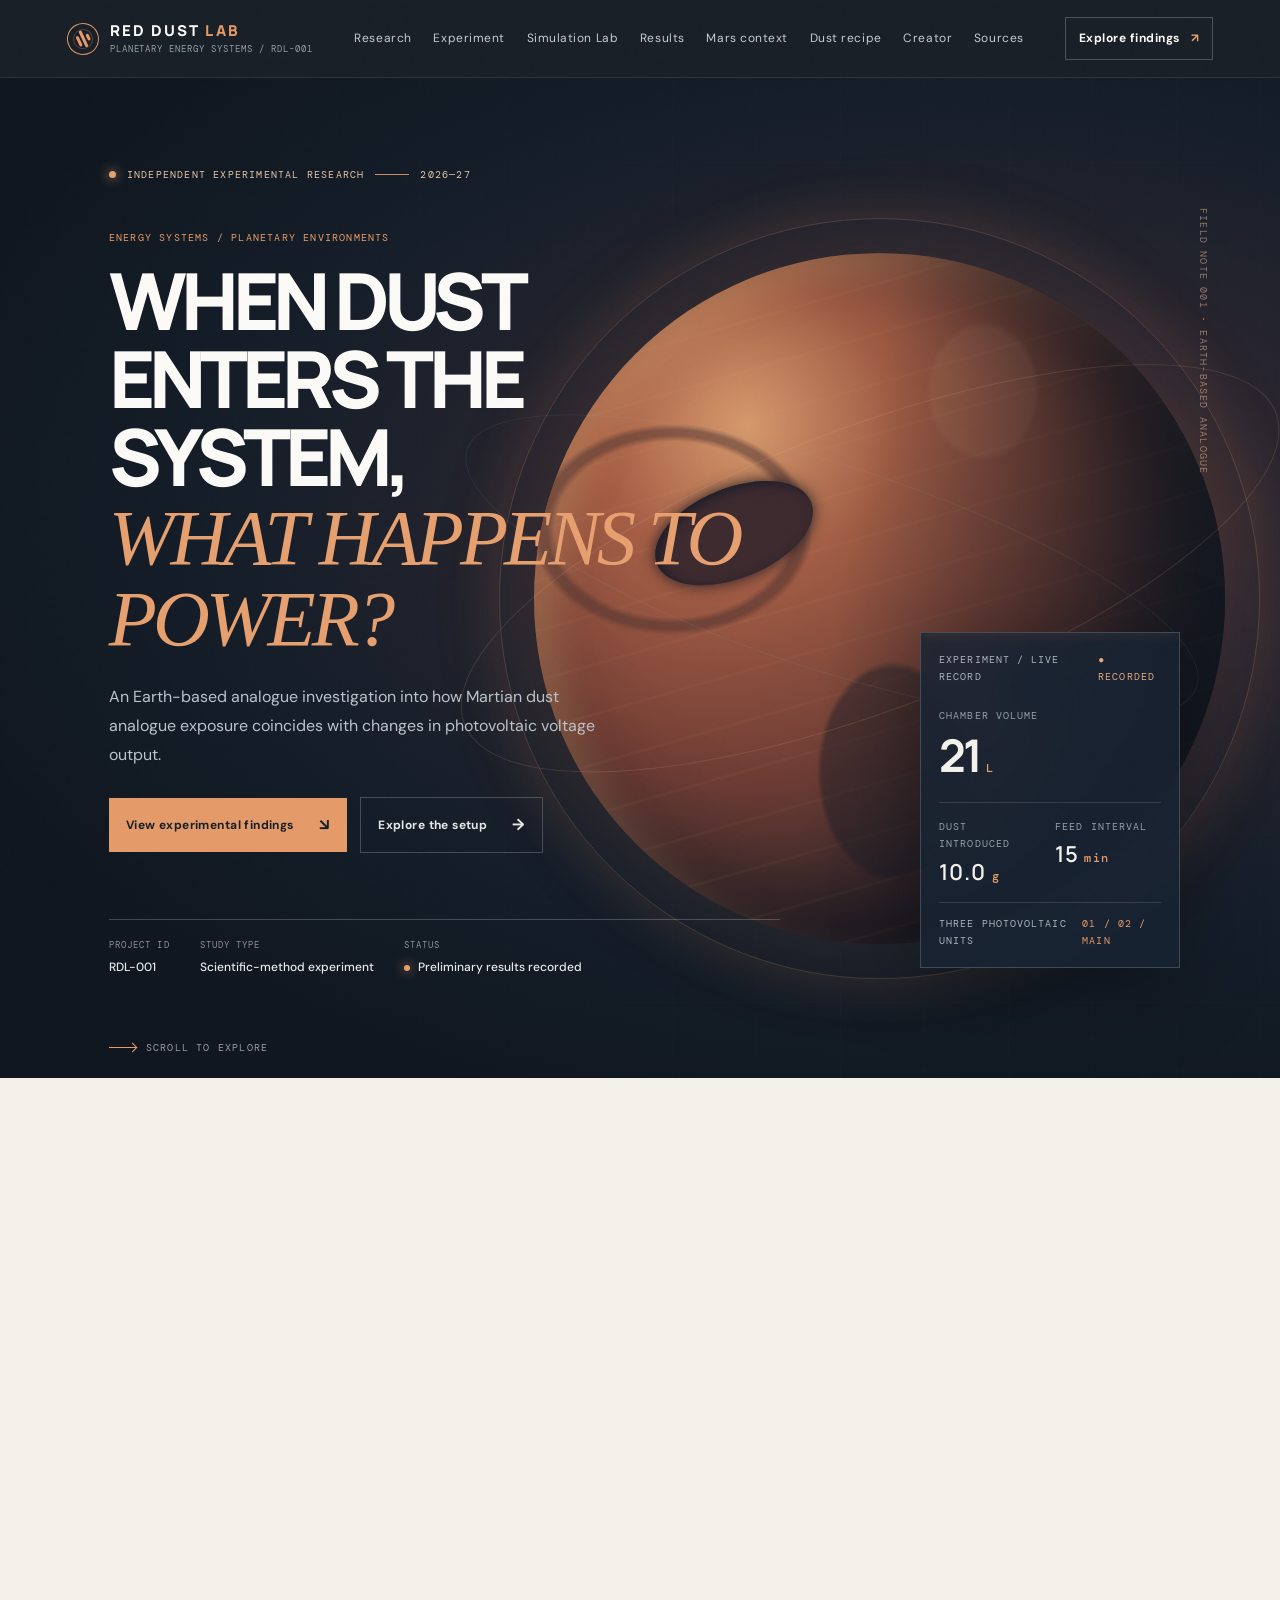
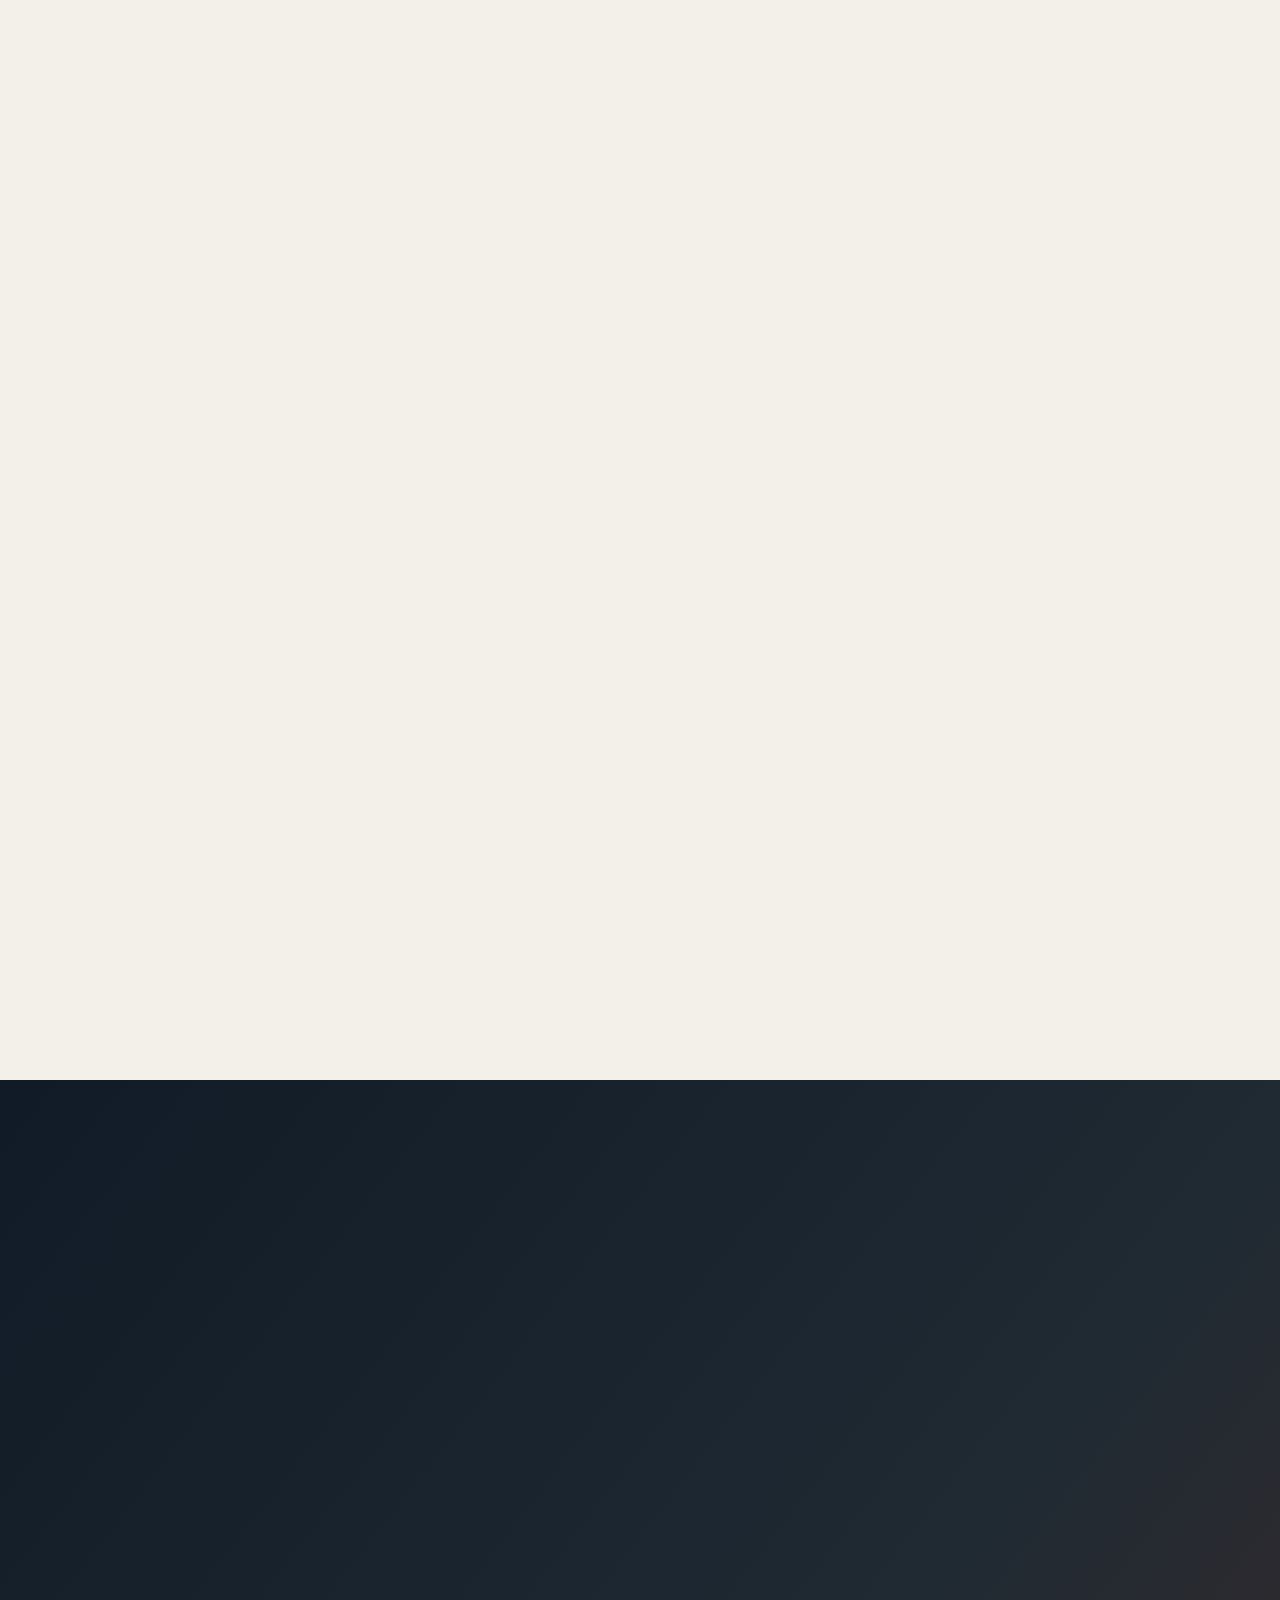
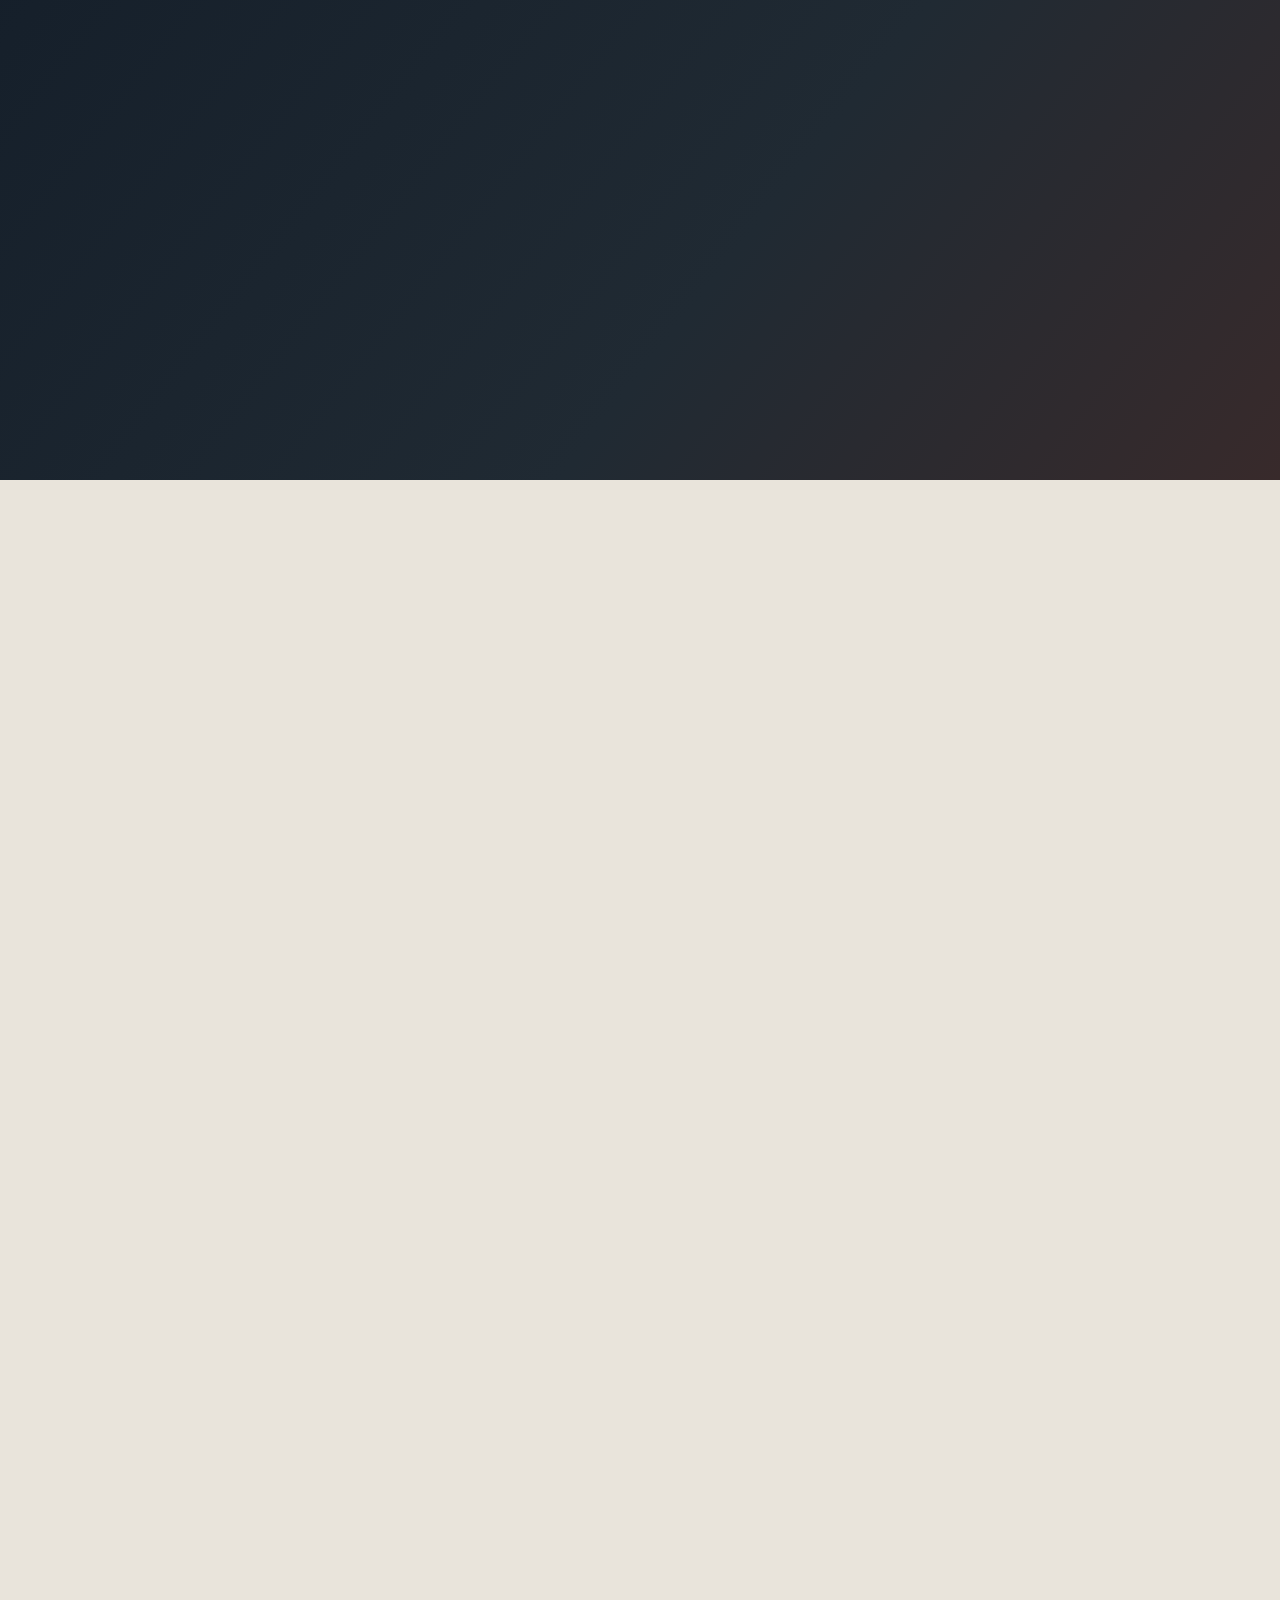
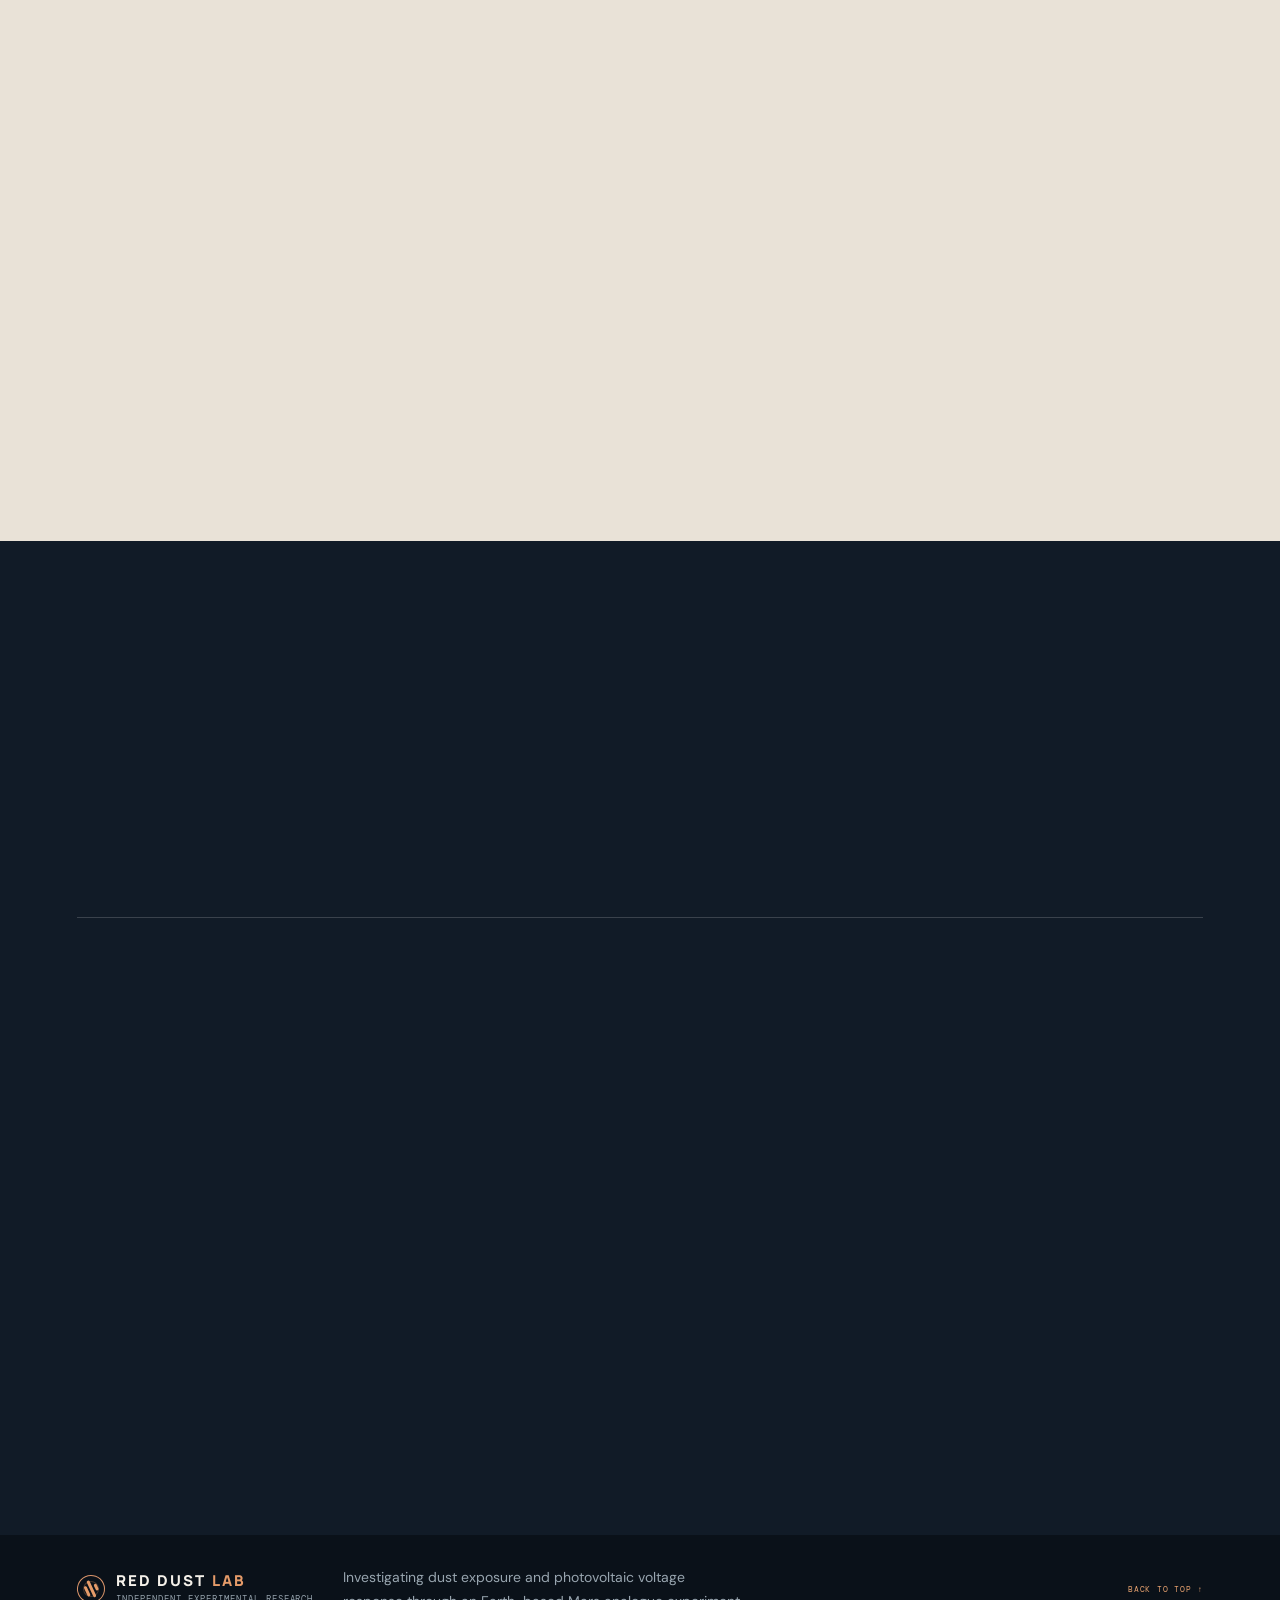
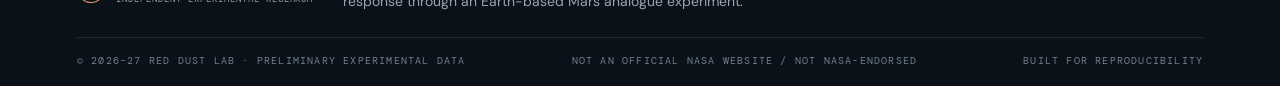
==== index.html @ 2a78bc92 "Red Dust Lab" ====
<!DOCTYPE html>
<html lang="en">
<head>
  <meta charset="UTF-8">
  <meta name="viewport" content="width=device-width, initial-scale=1.0">
  <meta name="theme-color" content="#101720">
  <meta name="description" content="RED DUST LAB — an Earth-based experimental investigation into Martian dust analogue exposure and photovoltaic voltage output.">
  <title>RED DUST LAB | Mars Solar Research</title>
  <link rel="preconnect" href="https://fonts.googleapis.com">
  <link rel="preconnect" href="https://fonts.gstatic.com" crossorigin>
  <link href="https://fonts.googleapis.com/css2?family=DM+Mono:wght@400;500&family=DM+Sans:wght@400;500;600;700&family=Manrope:wght@400;500;600;700;800&display=swap" rel="stylesheet">
  <link rel="stylesheet" href="styles.css">
</head>
<body>
  <div class="scroll-progress" id="scrollProgress" aria-hidden="true"></div>
  <div class="noise" aria-hidden="true"></div>

  <header class="topbar" id="top">
    <a class="brand" href="#home" aria-label="RED DUST LAB home">
      <span class="brand-mark" aria-hidden="true"><i></i><i></i><i></i></span>
      <span class="brand-copy"><b>RED DUST <em>LAB</em></b><small>PLANETARY ENERGY SYSTEMS / RDL-001</small></span>
    </a>
    <button class="menu-toggle" id="menuToggle" aria-label="Open navigation" aria-expanded="false">☰</button>
    <nav class="main-nav" id="mainNav" aria-label="Main navigation">
      <a href="#research">Research</a>
      <a href="#experiment">Experiment</a>
      <a href="simulation.html">Simulation Lab</a>
      <a href="#results">Results</a>
      <a href="#mars">Mars context</a>
      <a href="#recipe">Dust recipe</a>
      <a href="#creator">Creator</a>
      <a href="#archive">Sources</a>
    </nav>
    <a class="nav-cta" href="#results">Explore findings <span>↗</span></a>
  </header>

  <main>
    <section class="hero" id="home">
      <canvas class="dust-canvas" id="dustCanvas" aria-hidden="true"></canvas>
      <div class="hero-grid" aria-hidden="true"></div>
      <div class="hero-planet" aria-hidden="true"><div class="planet-rim"></div><div class="planet-surface"></div><div class="planet-shadow"></div></div>
      <div class="hero-orbit orbit-one" aria-hidden="true"></div>
      <div class="hero-orbit orbit-two" aria-hidden="true"></div>
      <div class="hero-content">
        <div class="eyebrow"><span class="pulse-dot"></span> INDEPENDENT EXPERIMENTAL RESEARCH <i></i> 2026—27</div>
        <p class="hero-kicker">ENERGY SYSTEMS / PLANETARY ENVIRONMENTS</p>
        <h1>WHEN DUST<br>ENTERS THE SYSTEM,<br><em>WHAT HAPPENS TO POWER?</em></h1>
        <p class="hero-copy">An Earth-based analogue investigation into how Martian dust analogue exposure coincides with changes in photovoltaic voltage output.</p>
        <div class="hero-actions">
          <a class="button button-primary" href="#results">View experimental findings <span>↘</span></a>
          <a class="button button-quiet" href="#experiment">Explore the setup <span>→</span></a>
        </div>
        <div class="hero-footline">
          <div><small>PROJECT ID</small><b>RDL-001</b></div>
          <div><small>STUDY TYPE</small><b>Scientific-method experiment</b></div>
          <div><small>STATUS</small><b><span class="status-dot"></span> Preliminary results recorded</b></div>
        </div>
      </div>
      <aside class="hero-readout" aria-label="Experiment summary">
        <div class="readout-top"><span>EXPERIMENT / LIVE RECORD</span><span class="readout-mark">● RECORDED</span></div>
        <div class="readout-main"><span>CHAMBER VOLUME</span><strong>21 <small>L</small></strong></div>
        <div class="readout-divider"></div>
        <div class="readout-stats">
          <div><span>DUST INTRODUCED</span><b>10.0 <small>g</small></b></div>
          <div><span>FEED INTERVAL</span><b>15 <small>min</small></b></div>
        </div>
        <div class="readout-bottom"><span>THREE PHOTOVOLTAIC UNITS</span><span>01 / 02 / MAIN</span></div>
        <div class="readout-scan" aria-hidden="true"></div>
      </aside>
      <div class="hero-coordinate" aria-hidden="true">FIELD NOTE 001 <span>·</span> EARTH-BASED ANALOGUE</div>
      <a class="scroll-cue" href="#research"><span></span> SCROLL TO EXPLORE</a>
    </section>

    <section class="section intro-section" id="research">
      <div class="section-shell">
        <div class="section-kicker reveal"><span>01</span> THE RESEARCH QUESTION <i></i> PROJECT OVERVIEW</div>
        <div class="intro-grid">
          <div class="reveal"><p class="overline">A SMALL PARTICLE. A CRITICAL ENERGY SYSTEM.</p><h2>Studying solar<br>performance on a<br><em>dust-active world.</em></h2></div>
          <div class="intro-copy reveal reveal-delay-1">
            <p>Solar-powered exploration systems depend on light reaching photovoltaic surfaces. On Mars, dust can remain suspended in the atmosphere and can also accumulate on solar arrays. Both processes matter, but they are not the same physical effect.</p>
            <p>This project records the voltage response of three photovoltaic units while a prepared dust analogue was introduced into a transparent chamber illuminated by an artificial light source.</p>
            <blockquote>How does exposure to Martian dust analogue in a transparent chamber affect the measured voltage output of three photovoltaic units under artificial illumination?</blockquote>
            <div class="integrity-note"><span>RESEARCH SCOPE</span><p>This is a preliminary Earth-based analogue experiment. It does not reproduce Mars' low-pressure carbon-dioxide atmosphere, gravity, temperature, natural sunlight or wind conditions.</p></div>
          </div>
        </div>
        <div class="metric-ribbon reveal">
          <div class="metric-cell"><span class="metric-index">01 / SYSTEM</span><b class="count-up" data-count="3">0</b><small>PV units monitored</small></div>
          <div class="metric-cell"><span class="metric-index">02 / CHAMBER</span><b><span class="count-up" data-count="21">0</span><i>L</i></b><small>Chamber volume</small></div>
          <div class="metric-cell"><span class="metric-index">03 / FEED</span><b><span class="count-up" data-count="10">0</span><i>g</i></b><small>Dust introduced</small></div>
          <div class="metric-cell"><span class="metric-index">04 / DURATION</span><b><span class="count-up" data-count="15">0</span><i>min</i></b><small>Reported feed interval</small></div>
        </div>
      </div>
    </section>

    <section class="experiment-section section" id="experiment">
      <div class="section-shell">
        <div class="section-kicker light reveal"><span>02</span> EXPERIMENTAL SYSTEM <i></i> APPARATUS & PARAMETERS</div>
        <div class="section-heading reveal"><div><p class="overline">A DOCUMENTED LABORATORY SETUP</p><h2>One chamber.<br>Three PV units.<br><em>One observation run.</em></h2></div><p class="section-aside">The schematic below communicates the arrangement conceptually. It is not a dimensioned engineering drawing and does not imply that unrecorded distances or settings were measured.</p></div>

        <div class="setup-layout">
          <div class="setup-visual reveal">
            <div class="setup-visual-head"><span>FIG. 01 / EXPERIMENTAL CONCEPT</span><span>SCHEMATIC · NOT TO SCALE</span></div>
            <div class="apparatus-scene">
              <div class="lamp-beam"></div>
              <div class="lamp-unit"><div class="lamp-head"></div><div class="lamp-neck"></div><div class="lamp-base"></div><span>ARTIFICIAL LIGHT</span></div>
              <div class="chamber-unit">
                <div class="chamber-label">TRANSPARENT CHAMBER</div>
                <div class="chamber-glass"><div class="chamber-dust d1"></div><div class="chamber-dust d2"></div><div class="chamber-dust d3"></div><div class="chamber-floor"></div></div>
                <div class="chamber-volume">21,000 cm³</div>
              </div>
              <div class="feed-line"><span>DUST FEED</span><i></i></div>
              <div class="panel-rack"><div class="pv-mini pv-one"><span>PV 01</span></div><div class="pv-mini pv-two"><span>PV 02</span></div><div class="pv-mini pv-main"><span>MAIN</span></div></div>
              <div class="apparatus-caption"><span class="legend-line legend-amber"></span> DUST INTRODUCTION <span class="legend-line legend-cyan"></span> PHOTOVOLTAIC UNITS</div>
            </div>
            <p class="figure-caption">Conceptual representation based on the reported equipment. Refer to the original experiment photographs and video for the actual arrangement.</p>
          </div>

          <div class="setup-data reveal reveal-delay-1">
            <article class="spec-card">
              <div class="spec-heading"><span>01 / CHAMBER</span><b>01</b></div>
              <h3>Transparent test volume</h3>
              <div class="spec-value">21,000 <small>cm³</small></div>
              <p>Equivalent to <strong>21 litres</strong> or <strong>0.021 m³</strong>.</p>
            </article>
            <article class="spec-card">
              <div class="spec-heading"><span>02 / DUST FEED</span><b>02</b></div>
              <h3>Introduced material</h3>
              <div class="spec-value">10.0 <small>g</small></div>
              <p>Reported over a 15-minute feed interval, giving an average feed rate of <strong>0.667 g/min</strong>.</p>
            </article>
            <article class="spec-card">
              <div class="spec-heading"><span>03 / ILLUMINATION</span><b>03</b></div>
              <h3>Artificial light source</h3>
              <div class="spec-value spec-text">DIMMABLE BULB</div>
              <p>Bulb setting and lamp-to-panel distance need to be included from the experiment record if available.</p>
            </article>
            <article class="spec-card">
              <div class="spec-heading"><span>04 / FEED MECHANISM</span><b>04</b></div>
              <h3>Pump operation</h3>
              <div class="spec-value spec-text">FIXED SPEED</div>
              <p>The pump speed could not be adjusted during the described run.</p>
            </article>
          </div>
        </div>

        <div class="pv-units reveal">
          <div class="pv-unit"><div class="pv-unit-icon"><span>01</span><i></i></div><div><small>PHOTOVOLTAIC UNIT A</small><b>Rover 01</b><span>Initial voltage: 9.8 V</span></div><strong class="pv-status status-ended">NO OUTPUT AT END</strong></div>
          <div class="pv-unit"><div class="pv-unit-icon"><span>02</span><i></i></div><div><small>PHOTOVOLTAIC UNIT B</small><b>Rover 02</b><span>Initial voltage: 4.8 V</span></div><strong class="pv-status status-active">3.5 V AT END</strong></div>
          <div class="pv-unit"><div class="pv-unit-icon"><span>M</span><i></i></div><div><small>PHOTOVOLTAIC UNIT C</small><b>Main solar panel</b><span>Initial voltage: 0.8 V</span></div><strong class="pv-status status-ended">NO OUTPUT BY 3:03</strong></div>
        </div>
        <div class="method-caution reveal"><span class="caution-icon">!</span><div><b>Parameters to verify in the lab record</b><p>Bulb brightness, lamp distance, panel orientation, electrical load, exact measuring instrument, panel specifications and whether dust remained suspended, settled onto the panels, or both. These are not assumed to have been controlled unless your records confirm it.</p></div></div>
      </div>
    </section>

    <section class="simulation-launch section" id="simulation-lab">
      <div class="section-shell">
        <div class="section-kicker light reveal"><span>03</span> INTERACTIVE DATA REPLAY <i></i> SEPARATE SIMULATION LAB</div>
        <div class="simulation-launch-card reveal">
          <div class="launch-orbit" aria-hidden="true"><span></span><i></i><b></b></div>
          <div class="launch-copy"><p class="overline">RDL-001 / OBSERVATION REPLAY</p><h2>Move through<br>the experiment <em>in time.</em></h2><p>Explore the four recorded observation points with a timeline slider, direct time jumps and a playback control. The display uses your recorded readings and does not invent values between observations.</p><a class="button button-primary" href="simulation.html">Open Simulation Lab <span>↗</span></a></div>
          <div class="launch-preview"><div class="preview-top"><span>LAST RECORDED STATE</span><span class="preview-rec">● DATA RECORDED</span></div><b>03:06 <small>PM</small></b><div class="preview-units"><span>ROVER 01 <strong>0 V</strong></span><span>ROVER 02 <strong>≈3.5 V</strong></span><span>MAIN <strong>0 V</strong></span></div><small class="preview-note">FINAL OBSERVATION / 3:06 P.M.</small></div>
        </div>
      </div>
    </section>

    <section class="recipe-section section" id="recipe">
      <div class="section-shell">
        <div class="section-kicker reveal"><span>04</span> DUST ANALOGUE RECIPE <i></i> PREPARED BATCH RECORD</div>
        <div class="section-heading reveal"><div><p class="overline">A DOCUMENTED 500-GRAM MIXTURE</p><h2>What went into<br>the <em>dust analogue.</em></h2></div><p class="section-aside">The composition below is transcribed from the supplied 250 g preparation record and doubled to describe the 500 g batch you said was prepared. It is the project's analogue recipe—not a claim that this is the exact composition of Martian atmospheric dust or regolith.</p></div>
        <div class="recipe-summary reveal"><div><span>PREPARED BATCH TOTAL</span><b>500 <small>g</small></b></div><div><span>BASE RECIPE</span><b>250 <small>g</small></b></div><div><span>SCALING</span><b>×2</b></div></div>
        <div class="recipe-table-card reveal"><div class="table-card-head"><div><span class="chart-overline">TABLE / ANALOGUE COMPONENTS</span><h3>Recorded and scaled composition</h3></div><span class="recipe-status">MASS VALUES PRESERVED</span></div>
          <div class="table-scroll"><table class="data-table recipe-table"><thead><tr><th>Component</th><th>Recorded mass / 250 g</th><th>Scaled mass / 500 g</th><th>Mass-derived share</th></tr></thead><tbody>
            <tr><td>Silicon dioxide (SiO₂)</td><td>98.25 g</td><td><strong>196.50 g</strong></td><td>39.3%</td></tr>
            <tr><td>Iron oxide (Fe₂O₃, as recorded)</td><td>55.75 g</td><td><strong>111.50 g</strong></td><td>22.3%</td></tr>
            <tr><td>Aluminium oxide (Al₂O₃)</td><td>21.25 g</td><td><strong>42.50 g</strong></td><td>8.5%</td></tr>
            <tr class="recipe-alert-row"><td>Magnesium oxide (MgO)</td><td>19.50 g</td><td><strong>39.00 g</strong></td><td><strong>7.8%*</strong></td></tr>
            <tr><td>Sri Lankan powdered rock fragments</td><td>55.25 g</td><td><strong>110.50 g</strong></td><td>22.1%</td></tr>
            <tr class="recipe-total"><td><strong>TOTAL</strong></td><td><strong>250.00 g</strong></td><td><strong>500.00 g</strong></td><td><strong>100.0%</strong></td></tr>
          </tbody></table></div>
          <div class="recipe-warning"><b>* Composition discrepancy to verify</b><p>Your message listed MgO as 8.9%, but 19.50 g ÷ 250 g × 100 = <strong>7.8%</strong>. The five percentages as originally typed add to 101.1%. The recorded component masses add exactly to 250 g, and the percentages calculated from those masses add to 100.0%. This table therefore preserves the masses and calculates the mass shares from them. Please compare this row with your original preparation notes before final submission.</p></div>
        </div>
        <div class="recipe-note reveal"><span class="chart-overline">SCIENTIFIC RECORD</span><p>The 500 g batch is the doubled preparation quantity. The experiment record states that 10 g was introduced into the chamber during the 15-minute feed interval. That does not establish that all 10 g remained airborne or was deposited on the photovoltaic panels.</p></div>
      </div>
    </section>

    <section class="results-section section" id="results">
      <div class="section-shell">
        <div class="section-kicker reveal"><span>05</span> MEASURED OBSERVATIONS <i></i> EXPERIMENT RDL-001</div>
        <div class="section-heading reveal"><div><p class="overline">THE FIRST DATASET</p><h2>Voltage changed<br>as the run <em>progressed.</em></h2></div><p class="section-aside">These are the values supplied from the experiment record. The chart uses confirmed timestamps only; the intermediate observation is retained separately because its exact timestamp still needs verification.</p></div>

        <div class="result-summary">
          <div class="result-highlight reveal"><span>ROVER 02 / FINAL READING</span><b>3.5 <i>V</i></b><small>Approximate value at 3:06 p.m.</small><div class="highlight-bar"><i></i></div></div>
          <div class="result-highlight reveal reveal-delay-1"><span>ROVER 02 / VOLTAGE DECREASE</span><b>27.08<i>%</i></b><small>From 4.8 V at start to approx. 3.5 V</small><div class="highlight-bar"><i style="--bar:27.08%"></i></div></div>
          <div class="result-highlight reveal reveal-delay-2"><span>ROVER 01 / END STATUS</span><b class="word-value">NO OUTPUT</b><small>No measurable output reported at 3:06 p.m.</small><div class="highlight-bar"><i style="--bar:100%"></i></div></div>
        </div>

        <div class="chart-panel reveal">
          <div class="chart-header">
            <div><span class="chart-overline">FIG. 02 / VOLTAGE RESPONSE</span><h3>Measured voltage over elapsed time</h3><p>Recorded voltage values; no current or power measurement is implied.</p></div>
            <div class="chart-controls"><div class="segmented" role="group" aria-label="Chart view"><button class="seg-button active" data-chart-mode="voltage" aria-pressed="true">Voltage (V)</button><button class="seg-button" data-chart-mode="drop" aria-pressed="false">Decrease (%)</button></div></div>
          </div>
          <div class="chart-legend" id="chartLegend">
            <button class="legend-toggle selected" data-series="rover01" aria-pressed="true"><i class="legend-dot c-orange"></i> Rover 01</button>
            <button class="legend-toggle selected" data-series="rover02" aria-pressed="true"><i class="legend-dot c-blue"></i> Rover 02</button>
            <button class="legend-toggle selected" data-series="main" aria-pressed="true"><i class="legend-dot c-gold"></i> Main panel</button>
          </div>
          <div class="chart-wrap"><svg id="voltageChart" viewBox="0 0 920 360" role="img" aria-label="Line chart of voltage readings at 2:50 p.m., 3:03 p.m. and 3:06 p.m."></svg><div id="chartTooltip" class="chart-tooltip" role="status" aria-live="polite"></div></div>
          <div class="chart-foot"><span><i class="foot-dot"></i> No measurable output is plotted at 0 V for visual comparison.</span><span>Main panel: 0 V / no measurable output at 3:06 p.m.</span></div>
        </div>

        <div class="observation-grid">
          <div class="table-card reveal">
            <div class="table-card-head"><div><span class="chart-overline">TABLE 01 / RAW OBSERVATIONS</span><h3>Recorded voltage values</h3></div><button class="small-action" id="downloadCsv">Download CSV ↓</button></div>
            <div class="table-scroll"><table class="data-table"><thead><tr><th>Observation</th><th>Time</th><th>Rover 01</th><th>Rover 02</th><th>Main panel</th></tr></thead><tbody>
              <tr><td>Initial</td><td>2:50 p.m.</td><td>9.8 V</td><td>4.8 V</td><td>0.8 V</td></tr>
              <tr class="unverified-row"><td>Second</td><td><span class="verify-tag">VERIFY TIME</span></td><td>9.0 V</td><td>4.6 V</td><td>Very small output<br><small>Not quantified</small></td></tr>
              <tr><td>Third</td><td>3:03 p.m.</td><td>8.9 V</td><td>4.5 V</td><td>0 V<br><small>No measurable output</small></td></tr>
              <tr><td>Final</td><td>3:06 p.m.</td><td>0 V<br><small>No measurable output</small></td><td>≈3.5 V</td><td>0 V<br><small>No measurable output</small></td></tr>
            </tbody></table></div>
            <p class="table-note">The second observation is retained in the raw record but excluded from the time-series chart because its timestamp needs verification. “No measurable output” is not claimed to be a laboratory-verified exact 0.000 V reading.</p>
          </div>
          <div class="calculation-card reveal reveal-delay-1">
            <span class="chart-overline">CALCULATION / 01</span><h3>Percentage voltage decrease</h3>
            <div class="formula">Decrease = <span>(V₀ − Vₜ) / V₀</span> × 100</div>
            <div class="calc-row"><span>Rover 01 · 2:50 → 3:03</span><b>9.18%</b></div>
            <div class="calc-row"><span>Rover 02 · 2:50 → 3:03</span><b>6.25%</b></div>
            <div class="calc-row"><span>Rover 02 · 2:50 → 3:06</span><b>≈27.08%</b></div>
            <div class="calc-row"><span>Main panel · 2:50 → 3:03</span><b>100%*</b></div>
            <p class="table-note">*Based on initial 0.8 V and the report of no measurable output at 3:03 p.m.; it is a recorded-status comparison, not a precision measurement of exactly zero volts.</p>
          </div>
        </div>

        <div class="timeline-card reveal">
          <div class="timeline-heading"><div><span class="chart-overline">OBSERVATION LOG</span><h3>Run chronology</h3></div><span class="timeline-badge">15 min feed / 16 min timestamp span</span></div>
          <div class="timeline-track">
            <article class="timeline-event"><span class="timeline-pin"></span><small>2:50 P.M. / START</small><b>Initial readings</b><p>Rover 01: 9.8 V · Rover 02: 4.8 V · Main: 0.8 V</p></article>
            <article class="timeline-event event-warning"><span class="timeline-pin"></span><small>TIME TO VERIFY</small><b>Second observation</b><p>Rover 01: 9.0 V · Rover 02: 4.6 V · Main: very small, unquantified output.</p></article>
            <article class="timeline-event"><span class="timeline-pin"></span><small>3:03 P.M.</small><b>Main panel stops</b><p>Rover 01: 8.9 V · Rover 02: 4.5 V · Main: no measurable output.</p></article>
            <article class="timeline-event event-end"><span class="timeline-pin"></span><small>3:06 P.M. / END</small><b>Final observation</b><p>Rover 01: 0 V · Rover 02: approximately 3.5 V · Main: 0 V.</p></article>
          </div>
          <p class="table-note">The dust-feed interval was reported as 15 minutes. The timestamps 2:50 p.m. to 3:06 p.m. span 16 minutes. These are retained separately pending confirmation of the exact feed start/stop times.</p>
        </div>
      </div>
    </section>

    <section class="mars-section section" id="mars">
      <div class="section-shell">
        <div class="section-kicker light reveal"><span>06</span> MARS CASE STUDY <i></i> MERIDIANI PLANUM</div>
        <div class="mars-layout">
          <div class="mars-copy reveal"><p class="overline">A REAL SOLAR-POWERED ROVER REGION</p><h2>Opportunity's<br>dust story at<br><em>Meridiani Planum.</em></h2><p>Meridiani Planum is a relevant case-study location because NASA's Opportunity rover operated there for more than seven Martian years. NASA's Mars Exploration Rover power-operations report describes a seasonally dependent pattern of gradual dust accumulation and removal at this site.</p><p>The mission team developed a <strong>Dust Factor</strong> to track how much sunlight penetrated dust accumulated on the solar array. A Dust Factor of 1.0 represented a clean array. This is a useful scientific precedent for studying dust and solar energy, although RED DUST LAB does not calculate a Mars Dust Factor.</p><a class="text-arrow" href="https://ntrs.nasa.gov/citations/20230007029" target="_blank" rel="noopener">Read NASA's rover power-operations report <span>↗</span></a></div>
          <div class="mars-visual reveal reveal-delay-1"><div class="mars-visual-top"><span>MARS / MERIDIANI PLANUM</span><span>CASE STUDY 01</span></div><div class="mars-disc"><div class="mars-crater crater-a"></div><div class="mars-crater crater-b"></div><div class="mars-crater crater-c"></div><div class="mars-ridge"></div><div class="mars-surface-dust"></div><div class="mars-rover"><div class="rover-mast"></div><div class="rover-body"></div><div class="rover-wheel w1"></div><div class="rover-wheel w2"></div><div class="rover-wheel w3"></div><div class="rover-solar s1"></div><div class="rover-solar s2"></div></div></div><div class="mars-caption"><span>OPPORTUNITY / MER-B</span><span>LANDED 25 JAN 2004</span></div><div class="mars-orbit-line"></div></div>
        </div>
        <div class="mars-facts reveal">
          <div><small>MARS SOLAR DAY</small><b>24h 39m 35s</b><span>1 sol</span></div>
          <div><small>MEAN SOLAR IRRADIANCE</small><b>586.2 W/m²</b><span>Mars fact sheet value</span></div>
          <div><small>MEAN SURFACE DENSITY</small><b>0.016 kg/m³</b><span>± 0.006 kg/m³</span></div>
          <div><small>OPPORTUNITY SITE</small><b>Meridiani Planum</b><span>Seasonal dust movement documented</span></div>
        </div>
      </div>
    </section>

    <section class="scale-section section" id="scale">
      <div class="section-shell">
        <div class="section-kicker reveal"><span>07</span> MATHEMATICAL SCALE COMPARISON <i></i> LAB → MARS CONTEXT</div>
        <div class="section-heading reveal"><div><p class="overline">TRANSPARENT ASSUMPTIONS</p><h2>What does the<br>scale <em>actually say?</em></h2></div><p class="section-aside">The following is an illustrative calculation using the requested 0.01% assumption. It is not a measured Martian dust concentration or a validated atmospheric model.</p></div>

        <div class="scale-grid">
          <article class="scale-card scale-card-dark reveal"><span class="chart-overline">A / EXPERIMENTAL FEED RATE</span><div class="scale-number">0.667 <small>g/min</small></div><p>10 g of dust analogue introduced over 15 minutes.</p><div class="scale-equation">10 g ÷ 15 min = 0.6667 g/min</div></article>
          <article class="scale-card reveal reveal-delay-1"><span class="chart-overline">B / CHAMBER CONVERSION</span><div class="scale-number">0.021 <small>m³</small></div><p>21,000 cm³ converted into cubic metres.</p><div class="scale-equation">21,000 ÷ 1,000,000 = 0.021 m³</div></article>
          <article class="scale-card reveal reveal-delay-2"><span class="chart-overline">C / MARTIAN SOL</span><div class="scale-number">1.014<small>%</small></div><p>15 minutes as a fraction of one 1,479.5874-minute Martian sol.</p><div class="scale-equation">15 ÷ 1,479.5874 × 100</div></article>
        </div>

        <div class="assumption-panel reveal">
          <div class="assumption-head"><div><span class="chart-overline">ILLUSTRATIVE MODEL / NOT A MEASURED MARS VALUE</span><h3>Using the requested 0.01% dust-mass assumption</h3></div><span class="assumption-chip">ASSUMPTION</span></div>
          <div class="assumption-flow">
            <div class="assumption-step"><small>NASA MEAN SURFACE AIR DENSITY</small><b>0.016 kg/m³</b><span>± 0.006 kg/m³</span></div>
            <div class="assumption-symbol">×</div>
            <div class="assumption-step"><small>ASSUMED DUST MASS FRACTION</small><b>0.0001</b><span>0.01% — user-specified scenario</span></div>
            <div class="assumption-symbol">=</div>
            <div class="assumption-step assumption-result"><small>ESTIMATED DUST MASS DENSITY</small><b>1.6 mg/m³</b><span>Illustrative central estimate</span></div>
          </div>
          <div class="assumption-foot">
            <div><span>ESTIMATED MASS IN A 21-LITRE VOLUME</span><b>0.0336 mg <small>(33.6 µg)</small></b></div>
            <div><span>RANGE USING 0.010–0.022 kg/m³ AIR DENSITY</span><b>21–46.2 µg</b></div>
          </div>
          <p class="assumption-warning"><strong>Do not treat 0.01% as an established constant for Mars.</strong> NASA's Mars-GRAM approach models dust using optical depth, vertical distribution and other inputs. The calculation here is only a simplified scenario for explaining scale. It is not a substitute for Mars-GRAM and does not measure the air in your chamber.</p>
        </div>

        <div class="sol-extrapolation reveal">
          <div><span class="chart-overline">OPTIONAL ARITHMETIC / CONSTANT-RATE EXTRAPOLATION</span><h3>What if the laboratory feed rate continued for one entire sol?</h3><p>This is a mathematical extension of your pump's reported feed rate, not a prediction of dust on Mars.</p></div>
          <div class="sol-result"><b>≈0.986 <small>kg</small></b><span>10 g / 15 min rate extended across 1 sol</span></div>
        </div>
        <p class="scientific-caveat reveal">The 10 g is cumulative material introduced during the experiment. The 33.6 µg is a hypothetical instantaneous dust mass in a 21-litre volume under an assumed atmospheric mass fraction. These are different quantities and should not be presented as a direct concentration ratio. Actual airborne concentration, retained mass and panel deposition were not measured in this run.</p>
      </div>
    </section>

    <section class="methods-section section" id="methods">
      <div class="section-shell">
        <div class="section-kicker reveal"><span>08</span> SCIENTIFIC METHOD & LIMITATIONS <i></i> INTERPRETATION</div>
        <div class="section-heading reveal"><div><p class="overline">A RESULT IS ONLY AS STRONG AS ITS METHOD</p><h2>What the data<br><em>can—and cannot—say.</em></h2></div><p class="section-aside">A careful preliminary result is more credible than a confident conclusion that the experiment cannot yet support.</p></div>
        <div class="method-grid">
          <article class="method-card reveal"><span class="method-number">01</span><div><h3>Hypothesis</h3><p>Increasing dust exposure was expected to reduce light reaching the photovoltaic surfaces and therefore reduce their measured electrical response.</p></div></article>
          <article class="method-card reveal reveal-delay-1"><span class="method-number">02</span><div><h3>Observed outcome</h3><p>Measured voltage decreased during the observation period. At 3:06 p.m., Rover 01 and the main panel were reported at 0 V / no measurable output; Rover 02 retained approximately 3.5 V.</p></div></article>
          <article class="method-card reveal reveal-delay-2"><span class="method-number">03</span><div><h3>Preliminary interpretation</h3><p>The trend is consistent with the hypothesis, but this single run cannot isolate dust as the only cause of the voltage changes.</p></div></article>
          <article class="method-card reveal"><span class="method-number">04</span><div><h3>Further investigation</h3><p>Repeat trials, a dust-free control, measured light intensity, a defined electrical load, panel-temperature records and measured deposited mass would strengthen the analysis.</p></div></article>
        </div>
        <div class="future-phase-grid reveal">
          <article><span class="chart-overline">FUTURE PHASE / 01</span><h3>Can panel performance be recovered?</h3><p>A separate, supervised follow-up could compare pre- and post-cleaning measurements under the same illumination and electrical load. No cleaning or recovery trial is included in the current dataset.</p><b>PLANNED / NOT YET TESTED</b></article>
          <article><span class="chart-overline">FUTURE PHASE / 02</span><h3>Separate dust from illumination effects</h3><p>Measure light intensity before and after the chamber, then conduct a separate lamp-intensity study. This would help distinguish reduced illumination from other changing experimental conditions.</p><b>PLANNED / NOT YET TESTED</b></article>
        </div>
        <div class="limitations-panel reveal">
          <div class="limitations-title"><span class="chart-overline">LIMITATIONS REGISTER</span><h3>What is not yet established</h3><p>These are the main constraints to disclose alongside the findings.</p></div>
          <div class="limitation-list">
            <div><span>01</span><p>Only one experimental run has been supplied; repeatability and variation cannot yet be evaluated.</p></div>
            <div><span>02</span><p>Current and electrical load were not supplied, so power and energy were not calculated.</p></div>
            <div><span>03</span><p>Airborne dust concentration and deposited dust mass were not directly measured.</p></div>
            <div><span>04</span><p>The second observation's timestamp must be checked against the video before it can be plotted.</p></div>
            <div><span>05</span><p>Bulb setting, panel geometry and other control conditions need to be confirmed from the original setup record.</p></div>
            <div><span>06</span><p>The experiment is not a direct Mars simulation; terrestrial chamber conditions differ from Mars.</p></div>
          </div>
        </div>
      </div>
    </section>

    <section class="evidence-section section" id="evidence">
      <div class="section-shell">
        <div class="section-kicker reveal"><span>09</span> EXPERIMENTAL EVIDENCE <i></i> PHOTOGRAPHS & VIDEO</div>
        <div class="evidence-heading reveal"><div><p class="overline">DOCUMENT THE REAL SETUP</p><h2>Show the work.<br><em>Keep the record.</em></h2></div><p class="section-aside">The images below are individually separated crops from the two supplied photo collages. Select any image to view it larger. Captions describe only what is visibly shown; the original video can be linked separately when uploaded.</p></div>
        <div class="evidence-gallery">
          <a class="evidence-photo reveal" href="assets/experiment-01.jpg" data-lightbox="evidence" aria-label="Open photo: Experimental control components"><img src="assets/experiment-01.jpg" alt="Experimental control components" loading="lazy"><span class="photo-index">FIG. 01</span><span class="photo-caption"><b>Experimental control components</b><small>Control hardware and connections</small></span></a>
          <a class="evidence-photo reveal" href="assets/experiment-02.jpg" data-lightbox="evidence" aria-label="Open photo: Dust analogue feed container"><img src="assets/experiment-02.jpg" alt="Dust analogue feed container" loading="lazy"><span class="photo-index">FIG. 02</span><span class="photo-caption"><b>Dust analogue feed container</b><small>Container and feed tube</small></span></a>
          <a class="evidence-photo reveal" href="assets/experiment-03.jpg" data-lightbox="evidence" aria-label="Open photo: Control and feed arrangement"><img src="assets/experiment-03.jpg" alt="Control and feed arrangement" loading="lazy"><span class="photo-index">FIG. 03</span><span class="photo-caption"><b>Control and feed arrangement</b><small>Close view of the connected control components</small></span></a>
          <a class="evidence-photo reveal" href="assets/experiment-04.jpg" data-lightbox="evidence" aria-label="Open photo: Front view of chamber"><img src="assets/experiment-04.jpg" alt="Front view of chamber" loading="lazy"><span class="photo-index">FIG. 04</span><span class="photo-caption"><b>Front view of chamber</b><small>Transparent experimental chamber and equipment</small></span></a>
          <a class="evidence-photo reveal" href="assets/experiment-05.jpg" data-lightbox="evidence" aria-label="Open photo: Side view of the assembly"><img src="assets/experiment-05.jpg" alt="Side view of the assembly" loading="lazy"><span class="photo-index">FIG. 05</span><span class="photo-caption"><b>Side view of the assembly</b><small>Light source, chamber and panel arrangement</small></span></a>
          <a class="evidence-photo reveal" href="assets/experiment-06.jpg" data-lightbox="evidence" aria-label="Open photo: Photovoltaic chamber interior"><img src="assets/experiment-06.jpg" alt="Photovoltaic chamber interior" loading="lazy"><span class="photo-index">FIG. 06</span><span class="photo-caption"><b>Photovoltaic chamber interior</b><small>Panel and wire arrangement inside the chamber</small></span></a>
          <a class="evidence-photo reveal" href="assets/experiment-07.jpg" data-lightbox="evidence" aria-label="Open photo: Initial electrical setup"><img src="assets/experiment-07.jpg" alt="Initial electrical setup" loading="lazy"><span class="photo-index">FIG. 07</span><span class="photo-caption"><b>Initial electrical setup</b><small>Digital displays and electrical connections</small></span></a>
          <a class="evidence-photo reveal" href="assets/experiment-08.jpg" data-lightbox="evidence" aria-label="Open photo: Voltage display detail"><img src="assets/experiment-08.jpg" alt="Voltage display detail" loading="lazy"><span class="photo-index">FIG. 08</span><span class="photo-caption"><b>Voltage display detail</b><small>Close view of the measurement displays</small></span></a>
          <a class="evidence-photo reveal" href="assets/field-01.jpg" data-lightbox="evidence" aria-label="Open photo: Full apparatus under illumination"><img src="assets/field-01.jpg" alt="Full apparatus under illumination" loading="lazy"><span class="photo-index">FIG. 09</span><span class="photo-caption"><b>Full apparatus under illumination</b><small>Overview with artificial light source</small></span></a>
          <a class="evidence-photo reveal" href="assets/field-02.jpg" data-lightbox="evidence" aria-label="Open photo: Measurement display close-up"><img src="assets/field-02.jpg" alt="Measurement display close-up" loading="lazy"><span class="photo-index">FIG. 10</span><span class="photo-caption"><b>Measurement display close-up</b><small>Display and artificial-light controls</small></span></a>
          <a class="evidence-photo reveal" href="assets/field-03.jpg" data-lightbox="evidence" aria-label="Open photo: Experiment setup overview"><img src="assets/field-03.jpg" alt="Experiment setup overview" loading="lazy"><span class="photo-index">FIG. 11</span><span class="photo-caption"><b>Experiment setup overview</b><small>Apparatus and control readings</small></span></a>
          <a class="evidence-photo reveal" href="assets/field-04.jpg" data-lightbox="evidence" aria-label="Open photo: Dust feed container beside chamber"><img src="assets/field-04.jpg" alt="Dust feed container beside chamber" loading="lazy"><span class="photo-index">FIG. 12</span><span class="photo-caption"><b>Dust feed container beside chamber</b><small>Feed container and chamber side view</small></span></a>
          <a class="evidence-photo reveal" href="assets/field-05.jpg" data-lightbox="evidence" aria-label="Open photo: Chamber and lamp arrangement"><img src="assets/field-05.jpg" alt="Chamber and lamp arrangement" loading="lazy"><span class="photo-index">FIG. 13</span><span class="photo-caption"><b>Chamber and lamp arrangement</b><small>Additional view of the assembled experiment</small></span></a>
          <a class="evidence-photo reveal" href="assets/field-06.jpg" data-lightbox="evidence" aria-label="Open photo: Display and recording view"><img src="assets/field-06.jpg" alt="Display and recording view" loading="lazy"><span class="photo-index">FIG. 14</span><span class="photo-caption"><b>Display and recording view</b><small>Measurement displays with video recording in progress</small></span></a>
          <a class="evidence-photo reveal" href="assets/field-07.jpg" data-lightbox="evidence" aria-label="Open photo: Interior rover model"><img src="assets/field-07.jpg" alt="Interior rover model" loading="lazy"><span class="photo-index">FIG. 15</span><span class="photo-caption"><b>Interior rover model</b><small>Interior scene and rover model</small></span></a>
          <a class="evidence-photo reveal" href="assets/field-08.jpg" data-lightbox="evidence" aria-label="Open photo: Full chamber and components"><img src="assets/field-08.jpg" alt="Full chamber and components" loading="lazy"><span class="photo-index">FIG. 16</span><span class="photo-caption"><b>Full chamber and components</b><small>Overall view of the experimental assembly</small></span></a>
        </div>
        <div class="video-note reveal"><span class="video-play">▶</span><div><b>Video evidence</b><p>The experiment video is not included in the supplied image collages. Add a public share link here when you upload the original video to a video or cloud service.</p></div><span class="link-pending">LINK TO ADD</span></div>
      </div>
    </section>

    <section class="creator-section section" id="creator">
      <div class="section-shell">
        <div class="section-kicker reveal"><span>10</span> ABOUT THE CREATOR <i></i> THE RESEARCHER BEHIND RDL-001</div>
        <div class="creator-card reveal">
          <div class="creator-portrait-wrap"><img src="assets/sinuri-portrait.jpg" alt="Portrait of RED DUST LAB creator Sinuri Tharinya Rodrigo" class="creator-portrait"><span class="portrait-orbit orbit-a"></span><span class="portrait-orbit orbit-b"></span></div>
          <div class="creator-copy"><p class="overline">STUDENT RESEARCHER / SRI LANKA</p><h2>Lankapurage Sinuri<br>Tharinya Rodrigo</h2><p class="creator-role">Sri Lankan National Junior Research Scientist Student</p><p>A student researcher at the Ceylon Institute of Space Science (CISS), exploring astronomy, astrophysics, planetary science and space research. RED DUST LAB reflects an interest in connecting planetary science with practical experimentation and careful scientific documentation.</p><div class="creator-tags"><span>ASTRONOMY</span><span>ASTROPHYSICS</span><span>PLANETARY SCIENCE</span><span>SPACE RESEARCH</span></div><small class="creator-signoff">FOUNDER & STUDENT RESEARCHER / RED DUST LAB</small></div>
        </div>
      </div>
    </section>

    <section class="archive-section section" id="archive">
      <div class="section-shell">
        <div class="section-kicker light reveal"><span>11</span> RESEARCH ARCHIVE <i></i> REFERENCES & TRANSPARENCY</div>
        <div class="section-heading reveal"><div><p class="overline">SOURCE THE SCIENCE</p><h2>Every comparison<br>needs <em>a source.</em></h2></div><p class="section-aside">The references below support the Mars background and scientific context. The laboratory readings are the project's own observations.</p></div>
        <div class="source-list">
          <a class="source-item reveal" href="https://nssdc.gsfc.nasa.gov/planetary/factsheet/marsfact.html?level=1" target="_blank" rel="noopener"><span class="source-index">REF / 01</span><div><b>NASA — Mars Fact Sheet</b><p>Mean surface atmospheric density, surface pressure, mean solar irradiance and planetary parameters.</p></div><span class="source-arrow">↗</span></a>
          <a class="source-item reveal" href="https://ntrs.nasa.gov/citations/20230007029" target="_blank" rel="noopener"><span class="source-index">REF / 02</span><div><b>NASA NTRS — Power Operations of the Mars Exploration Rovers</b><p>Opportunity's Meridiani Planum operations, solar-array Dust Factor, dust accumulation and removal patterns.</p></div><span class="source-arrow">↗</span></a>
          <a class="source-item reveal" href="https://www.giss.nasa.gov/tools/mars24/help/notes.html" target="_blank" rel="noopener"><span class="source-index">REF / 03</span><div><b>NASA Goddard — Mars24 Technical Notes</b><p>Mean length of a Martian solar day (sol).</p></div><span class="source-arrow">↗</span></a>
          <a class="source-item reveal" href="https://ntrs.nasa.gov/citations/20240012934" target="_blank" rel="noopener"><span class="source-index">REF / 04</span><div><b>NASA NTRS — Mars-GRAM 2024 User Guide</b><p>Atmospheric modelling approach and treatment of dust concentration using optical depth and vertical distribution.</p></div><span class="source-arrow">↗</span></a>
        </div>
        <div class="archive-note reveal"><span>DATA PROVENANCE</span><p>Experimental voltage values and feed measurements are supplied from the RED DUST LAB experimental record. Mars environmental values are attributed to the linked NASA references. The 0.01% mass-fraction scenario is an explicit simplifying assumption, not a NASA-reported universal value.</p></div>
      </div>
    </section>
  </main>

  <footer class="footer">
    <div class="footer-main"><a class="brand footer-brand" href="#top"><span class="brand-mark" aria-hidden="true"><i></i><i></i><i></i></span><span class="brand-copy"><b>RED DUST <em>LAB</em></b><small>INDEPENDENT EXPERIMENTAL RESEARCH</small></span></a><p>Investigating dust exposure and photovoltaic voltage response through an Earth-based Mars analogue experiment.</p><a class="back-top" href="#top">BACK TO TOP ↑</a></div>
    <div class="footer-bottom"><span>© 2026–27 RED DUST LAB · PRELIMINARY EXPERIMENTAL DATA</span><span>NOT AN OFFICIAL NASA WEBSITE / NOT NASA-ENDORSED</span><span>BUILT FOR REPRODUCIBILITY</span></div>
  </footer>

  <dialog class="photo-lightbox" id="photoLightbox" aria-label="Experimental photograph viewer"><button class="lightbox-close" id="lightboxClose" aria-label="Close image">×</button><img id="lightboxImage" alt="Expanded experimental photograph"><p id="lightboxCaption"></p></dialog>
  <script src="script.js"></script>
</body>
</html>
---- styles.css ----
:root{--ink:#111923;--ink-2:#182433;--ink-3:#213244;--paper:#f3f0e9;--paper-2:#e9e3d9;--white:#fbfaf7;--muted:#a4afb9;--muted-dark:#66717b;--orange:#e59b69;--orange-2:#bd704d;--gold:#e4bf7a;--blue:#77b8d3;--line-dark:#ffffff20;--line-light:#d9d1c6;--mono:"DM Mono",monospace;--sans:"DM Sans",sans-serif;--display:Manrope,"DM Sans",sans-serif;--nav-h:76px}*{box-sizing:border-box}html{scroll-behavior:smooth;scroll-padding-top:calc(var(--nav-h) + 18px)}body{margin:0;background:var(--paper);color:var(--ink);font-family:var(--sans);line-height:1.65;overflow-x:hidden}a{color:inherit;text-decoration:none}button{font:inherit}.scroll-progress{position:fixed;z-index:100;top:0;left:0;width:0;height:3px;background:linear-gradient(90deg,var(--orange),var(--gold));box-shadow:0 0 14px #e59b6970}.noise{pointer-events:none;position:fixed;inset:0;z-index:80;opacity:.025;background-image:url("data:image/svg+xml,%3Csvg viewBox='0 0 180 180' xmlns='http://www.w3.org/2000/svg'%3E%3Cfilter id='n'%3E%3CfeTurbulence type='fractalNoise' baseFrequency='.8' numOctaves='3' stitchTiles='stitch'/%3E%3C/filter%3E%3Crect width='100%25' height='100%25' filter='url(%23n)' opacity='.35'/%3E%3C/svg%3E")}.topbar{height:var(--nav-h);display:flex;align-items:center;justify-content:space-between;gap:24px;padding:0 5.2%;background:#101720f5;color:var(--white);position:sticky;top:0;z-index:50;border-bottom:1px solid #ffffff17;backdrop-filter:blur(18px)}.brand{display:flex;align-items:center;gap:11px;flex-shrink:0}.brand-mark{width:32px;height:32px;border:1px solid #db956b;border-radius:50%;display:flex;align-items:center;justify-content:center;gap:2px;transform:rotate(-25deg);position:relative}.brand-mark:after{content:"";position:absolute;inset:5px;border:1px solid #e59b6945;border-radius:50%}.brand-mark i{display:block;width:3px;border-radius:3px;background:var(--orange);height:11px}.brand-mark i:nth-child(2){height:18px}.brand-mark i:nth-child(3){height:7px}.brand-copy b{display:block;font:800 14px var(--display);letter-spacing:.14em;line-height:1.15}.brand-copy em{font-style:normal;color:var(--orange)}.brand-copy small{display:block;color:#93a0aa;font:8px var(--mono);letter-spacing:.11em;margin-top:4px}.main-nav{display:flex;align-items:center;gap:clamp(12px,2vw,28px)}.main-nav a{font-size:10px;color:#c4ccd2;letter-spacing:.045em;position:relative;transition:color .25s}.main-nav a:after{content:"";position:absolute;height:1px;bottom:-9px;left:0;width:0;background:var(--orange);transition:width .25s}.main-nav a:hover,.main-nav a.active{color:#fff}.main-nav a:hover:after,.main-nav a.active:after{width:100%}.nav-cta{font-size:10px;font-weight:700;letter-spacing:.04em;border:1px solid #ffffff39;padding:10px 13px;white-space:nowrap;transition:.25s}.nav-cta span{color:var(--orange);margin-left:8px}.nav-cta:hover{background:var(--orange);border-color:var(--orange);color:var(--ink)}.nav-cta:hover span{color:var(--ink)}.menu-toggle{display:none;background:none;border:0;color:#fff;font-size:24px;cursor:pointer}.section-shell{width:min(1180px,88%);margin-inline:auto}.section{position:relative}.hero{min-height:min(820px,calc(100svh - var(--nav-h)));min-height:760px;position:relative;display:flex;align-items:center;overflow:hidden;background:radial-gradient(ellipse at 75% 44%,#623a2d 0,#2c2730 23%,#151e29 54%,#101720 80%);color:var(--white)}.dust-canvas{position:absolute;inset:0;width:100%;height:100%;z-index:2;pointer-events:none}.hero-grid{position:absolute;inset:0;opacity:.12;background-image:linear-gradient(#ffffff12 1px,transparent 1px),linear-gradient(90deg,#ffffff12 1px,transparent 1px);background-size:84px 84px;mask-image:linear-gradient(90deg,transparent,#000 50%,#000)}.hero-planet{position:absolute;width:min(54vw,720px);aspect-ratio:1;right:4.3%;top:50%;transform:translateY(-47%);border-radius:50%;background:radial-gradient(circle at 31% 25%,#d79a6d 0,#a65f46 21%,#713e35 50%,#392a2d 76%,#1b2029 100%);box-shadow:inset -65px -35px 110px #080d16b8,inset 20px 15px 35px #f6be8050,0 0 110px #c76f4c26;animation:planetFloat 10s ease-in-out infinite}.planet-rim{position:absolute;inset:-5%;border-radius:50%;border:1px solid #e9b28b30;box-shadow:0 0 55px #e58c6220}.planet-surface{position:absolute;inset:0;border-radius:50%;overflow:hidden;background:radial-gradient(ellipse at 20% 40%,transparent 0 15%,#4b313080 16% 17%,transparent 18%),radial-gradient(ellipse at 65% 20%,#f0be8b18 0 8%,transparent 9%),radial-gradient(ellipse at 52% 75%,#171d2670 0 14%,transparent 15%),repeating-linear-gradient(164deg,transparent 0 26px,#f0b3840b 27px 29px,transparent 30px 48px)}.planet-surface:before,.planet-surface:after{content:"";position:absolute;border-radius:50%;background:#3e2b30;box-shadow:inset 4px 4px 12px #1d1d27,0 0 15px #221e24}.planet-surface:before{width:24%;height:13%;left:17%;top:34%;transform:rotate(-22deg)}.planet-surface:after{width:15%;height:9%;right:17%;top:59%;transform:rotate(18deg)}.planet-shadow{position:absolute;inset:0;border-radius:50%;background:linear-gradient(100deg,transparent 25%,#1119230b 45%,#101720c7 95%)}.hero-orbit{position:absolute;z-index:1;border:1px solid #e6b38b29;border-radius:50%;width:min(68vw,900px);height:min(22vw,300px);right:-2%;top:49%;transform:translateY(-50%) rotate(-21deg)}.orbit-two{width:min(60vw,790px);height:min(16vw,220px);right:5%;transform:translateY(-50%) rotate(18deg);border-color:#82b5c21c}.hero-content{position:relative;z-index:5;width:min(780px,66%);padding:88px 0 100px 8.5%}.eyebrow,.overline,.section-kicker,.hero-kicker,.hero-footline small,.hero-readout,.metric-index,.spec-heading,.setup-visual-head,.figure-caption,.pv-unit small,.pv-status,.chart-overline,.timeline-event small,.chart-foot,.mars-visual-top,.mars-caption,.mars-facts small,.assumption-chip,.assumption-step small,.assumption-foot span,.archive-note>span,.source-index,.footer-bottom,.scroll-cue,.hero-coordinate{font-family:var(--mono);letter-spacing:.12em}.eyebrow{font-size:9px;color:#e8c3a5;display:flex;align-items:center;gap:11px}.eyebrow>i{width:34px;height:1px;background:#c98c68}.pulse-dot,.status-dot{display:inline-block;width:7px;height:7px;border-radius:50%;background:#e3a16d;box-shadow:0 0 12px #e3a16d;animation:pulse 2s ease-in-out infinite}.hero-kicker{margin:46px 0 16px;color:var(--orange);font-size:9px}.hero h1{font:800 clamp(44px,6.15vw,82px)/.99 var(--display);letter-spacing:-.075em;margin:0;max-width:820px;text-wrap:balance}.hero h1 em,.section h2 em{font-family:Georgia,serif;color:#e6a06f;font-weight:400;letter-spacing:-.05em}.hero-copy{font-size:14px;line-height:1.8;color:#bbc3ca;max-width:450px;margin:25px 0 28px}.hero-actions{display:flex;align-items:center;gap:13px}.button{display:inline-flex;align-items:center;justify-content:center;gap:25px;padding:13px 17px;font-size:10px;font-weight:700;letter-spacing:.035em;transition:transform .25s,background .25s,border-color .25s,color .25s}.button span{font-size:16px}.button-primary{background:var(--orange);color:#171f28}.button-primary:hover{transform:translateY(-3px);background:#f2bd92;box-shadow:0 10px 30px #e59b6930}.button-quiet{border:1px solid #ffffff35;color:#e4e7e9}.button-quiet:hover{border-color:var(--orange);color:var(--orange)}.hero-footline{display:flex;gap:30px;flex-wrap:wrap;border-top:1px solid #ffffff35;padding-top:18px;margin-top:66px;max-width:690px}.hero-footline div{display:flex;flex-direction:column;gap:4px}.hero-footline small{font-size:8px;color:#87939d}.hero-footline b{font-size:10px;font-weight:500;color:#e6eaed}.hero-footline .status-dot{width:6px;height:6px;margin-right:5px}.hero-readout{position:absolute;z-index:5;right:7.8%;bottom:11%;width:260px;padding:18px;background:#182433d9;border:1px solid #ffffff2d;backdrop-filter:blur(14px);box-shadow:0 18px 80px #0005;overflow:hidden;animation:readoutIn 1s .4s both}.readout-top,.readout-bottom{display:flex;align-items:center;justify-content:space-between;gap:8px;font-size:7px;color:#aab5bd}.readout-mark{color:#e4aa7f}.readout-main{padding:22px 0 16px}.readout-main>span,.readout-stats span{display:block;color:#94a0aa;font-size:7px}.readout-main strong{font:700 45px var(--display);letter-spacing:-.07em;color:#f2f1eb}.readout-main strong small,.readout-stats small{font:500 12px var(--mono);color:var(--orange)}.readout-divider{height:1px;background:#ffffff20}.readout-stats{display:grid;grid-template-columns:1fr 1fr;gap:10px;padding:15px 0}.readout-stats b{display:block;font:600 22px var(--display);color:#f2f1eb;margin-top:4px}.readout-bottom{border-top:1px solid #ffffff20;padding-top:12px;font-size:7px}.readout-bottom span:last-child{color:var(--orange)}.readout-scan{position:absolute;left:0;right:0;height:1px;top:-2px;background:#e7a16c;opacity:.8;box-shadow:0 0 12px #e7a16c;animation:scan 6s linear infinite}.hero-coordinate{position:absolute;z-index:4;right:5.3%;top:13%;writing-mode:vertical-rl;font-size:8px;color:#f0c09c88}.hero-coordinate span{color:var(--orange)}.scroll-cue{position:absolute;z-index:6;bottom:22px;left:8.5%;display:flex;align-items:center;gap:10px;color:#929da7;font-size:7px}.scroll-cue span{width:27px;height:1px;background:var(--orange);position:relative}.scroll-cue span:after{content:"";position:absolute;right:0;top:-3px;border-right:1px solid var(--orange);border-top:1px solid var(--orange);width:6px;height:6px;transform:rotate(45deg)}.section{padding:104px 0}.section-kicker{display:flex;align-items:center;gap:13px;font-size:8px;color:#85766b;margin-bottom:33px}.section-kicker span{color:var(--orange-2)}.section-kicker i{width:38px;height:1px;background:#c8b9a8}.section-kicker.light{color:#aab5bd}.section-kicker.light span{color:var(--orange)}.section-kicker.light i{background:#ffffff30}.intro-grid{display:grid;grid-template-columns:1fr 1fr;gap:9%;align-items:start}.overline{font-size:8px;color:var(--orange-2);margin:0 0 15px}.section h2{font:750 clamp(38px,5.3vw,66px)/1.08 var(--display);letter-spacing:-.065em;margin:0;color:var(--ink)}.intro-copy{padding-top:3px;color:#606b73;font-size:12px}.intro-copy p{margin:0 0 15px}.intro-copy blockquote{font:600 16px/1.55 var(--display);color:#263542;border-left:2px solid var(--orange-2);padding:4px 0 4px 17px;margin:23px 0}.integrity-note{background:#e8e2d8;padding:14px 17px;border-left:2px solid #c17a57}.integrity-note span{font:8px var(--mono);letter-spacing:.13em;color:#a45f42}.integrity-note p{font-size:10px;margin:6px 0 0;color:#68717a}.metric-ribbon{display:grid;grid-template-columns:repeat(4,1fr);margin-top:70px;border-top:1px solid var(--line-light);border-bottom:1px solid var(--line-light)}.metric-cell{padding:19px 22px;border-right:1px solid var(--line-light);display:flex;flex-direction:column;gap:3px}.metric-cell:last-child{border-right:0}.metric-index{font-size:7px;color:#a56c4c}.metric-cell>b{font:750 34px var(--display);letter-spacing:-.05em;color:#1e2d3a;line-height:1.4}.metric-cell>b i{font:500 12px var(--mono);font-style:normal;color:#b16a4a;margin-left:4px}.metric-cell>small{font-size:9px;color:#75808a}.experiment-section,.archive-section{background:#111b27;color:var(--white);overflow:hidden}.section-heading{display:flex;align-items:end;justify-content:space-between;gap:55px;margin:0 0 45px}.section-heading h2{color:#f4f1eb}.section-heading h2 em{color:var(--orange)}.section-aside{max-width:330px;color:#9da9b3;font-size:11px;line-height:1.8;margin:0 0 6px}.setup-layout{display:grid;grid-template-columns:1.05fr .95fr;gap:24px}.setup-visual{min-height:455px;border:1px solid #ffffff20;background:linear-gradient(145deg,#1b2b3a,#17212e);padding:18px;position:relative;overflow:hidden}.setup-visual:before{content:"";position:absolute;inset:0;background-image:linear-gradient(#ffffff08 1px,transparent 1px),linear-gradient(90deg,#ffffff08 1px,transparent 1px);background-size:30px 30px;mask-image:linear-gradient(135deg,#000,transparent 90%)}.setup-visual-head{display:flex;justify-content:space-between;gap:10px;color:#9eabb6;font-size:7px;position:relative;z-index:2}.apparatus-scene{height:365px;position:relative;z-index:2;margin-top:8px}.lamp-unit{position:absolute;left:7%;top:24%;width:90px;height:130px;display:flex;align-items:center;flex-direction:column}.lamp-head{height:34px;width:62px;border-radius:32px 32px 7px 7px;background:linear-gradient(135deg,#fff3cc,#d5a46d);box-shadow:0 0 28px #f7d3939c,0 0 85px #f0bf7645;position:relative;z-index:2}.lamp-neck{width:7px;height:52px;background:#798b98}.lamp-base{width:55px;height:6px;border-radius:50%;background:#99a9b2}.lamp-unit span{font:7px var(--mono);color:#d1b18d;margin-top:10px;white-space:nowrap}.lamp-beam{position:absolute;left:10%;top:34%;width:49%;height:62%;background:linear-gradient(90deg,#f2c9852b,#f2c98500);clip-path:polygon(0 0,100% 38%,100% 62%,0 100%);filter:blur(2px);animation:beamPulse 4s ease-in-out infinite}.chamber-unit{position:absolute;left:37%;top:19%;width:39%;height:53%;}.chamber-label{font:7px var(--mono);letter-spacing:.11em;color:#aab7bf;text-align:center;margin-bottom:8px}.chamber-glass{position:relative;width:100%;height:148px;border:1px solid #a8c8cf9b;border-radius:7px 7px 12px 12px;background:linear-gradient(135deg,#a8d5de20,#5b91a625 45%,#c0e2e91b);box-shadow:inset 0 0 30px #bde8f012,0 0 24px #74b9cd14;overflow:hidden}.chamber-glass:before{content:"";position:absolute;inset:7px;border:1px solid #c5e7ec35;border-radius:4px}.chamber-floor{position:absolute;left:5%;right:5%;bottom:9px;height:8px;border-radius:50%;background:#c087593d;filter:blur(3px)}.chamber-dust{position:absolute;left:0;right:0;bottom:15px;height:70%;background-image:radial-gradient(circle,#dca36c 0 1.2px,transparent 1.8px),radial-gradient(circle,#e8c38d 0 1px,transparent 1.7px);background-size:23px 28px,35px 31px;opacity:.75;animation:dustDrift 7s linear infinite}.d2{animation-delay:-2s;opacity:.4;transform:translateY(8px)}.d3{animation-delay:-4s;opacity:.55;transform:translateY(-4px)}.chamber-volume{font:8px var(--mono);color:#c1d2d8;text-align:center;margin-top:9px}.feed-line{position:absolute;right:7%;top:29%;width:21%;display:flex;align-items:center;gap:6px;flex-direction:column}.feed-line span{font:7px var(--mono);color:var(--orange)}.feed-line i{display:block;width:100%;height:1px;background:var(--orange);position:relative}.feed-line i:after{content:"";position:absolute;right:0;top:-3px;width:6px;height:6px;border-right:1px solid var(--orange);border-top:1px solid var(--orange);transform:rotate(45deg)}.panel-rack{position:absolute;left:26%;right:12%;bottom:15%;height:85px;display:flex;align-items:end;justify-content:space-around;gap:9px;perspective:280px}.pv-mini{width:29%;height:65px;background:repeating-linear-gradient(90deg,transparent 0 23%,#79b7c7 24% 25%,transparent 26% 49%),repeating-linear-gradient(0deg,#204c64 0 23%,#83b5c5 24% 25%,#204c64 26% 49%);border:2px solid #8eabb5;transform:rotateX(9deg) skewY(-5deg);box-shadow:0 10px 17px #0005;position:relative;animation:panelGlow 4s ease-in-out infinite}.pv-mini span{position:absolute;bottom:-22px;left:0;right:0;text-align:center;font:7px var(--mono);color:#b9c8cf}.pv-two{animation-delay:.8s}.pv-main{animation-delay:1.5s}.apparatus-caption{position:absolute;bottom:0;left:0;right:0;display:flex;align-items:center;justify-content:center;gap:8px;font:7px var(--mono);color:#9aa8b1}.legend-line{width:15px;height:1px;display:inline-block}.legend-amber{background:var(--orange)}.legend-cyan{background:var(--blue);margin-left:12px}.figure-caption{font-size:8px;color:#81909b;letter-spacing:.03em;line-height:1.6;position:relative;z-index:2;margin:8px 0 0}.setup-data{display:grid;grid-template-columns:1fr 1fr;gap:11px}.spec-card{background:#192838;border:1px solid #ffffff14;padding:18px;position:relative;overflow:hidden;transition:transform .3s,border-color .3s}.spec-card:hover{transform:translateY(-4px);border-color:#d9996b80}.spec-heading{display:flex;justify-content:space-between;color:#dd9b6e;font-size:7px}.spec-heading b{color:#667b8a;font-weight:400}.spec-card h3{font:650 14px var(--display);margin:15px 0 3px}.spec-value{font:750 34px var(--display);letter-spacing:-.06em;color:#f6efe7;line-height:1.4}.spec-value small{font:500 10px var(--mono);color:var(--orange)}.spec-text{font:700 19px var(--display);letter-spacing:-.03em;margin:8px 0}.spec-card p{font-size:9px;color:#a2afb9;line-height:1.7;margin:4px 0 0}.spec-card p strong{color:#f2b98c}.pv-units{display:grid;grid-template-columns:repeat(3,1fr);gap:11px;margin-top:20px}.pv-unit{display:flex;align-items:center;gap:13px;background:#182535;border:1px solid #ffffff16;padding:14px 15px;min-width:0}.pv-unit-icon{width:41px;height:41px;flex:0 0 41px;border:1px solid #78afc15a;background:#204258;display:grid;place-items:center;position:relative;overflow:hidden}.pv-unit-icon:after{content:"";position:absolute;width:100%;height:1px;background:#9bd6e7;top:50%;left:0;opacity:.5}.pv-unit-icon span{font:700 10px var(--mono);color:#d3eff2;z-index:1}.pv-unit-icon i{position:absolute;left:0;right:0;height:8px;bottom:0;background:#5ba0bb45}.pv-unit>div:nth-child(2){display:flex;flex-direction:column;min-width:0;gap:1px}.pv-unit small{font-size:6px;color:#8294a0}.pv-unit b{font:700 13px var(--display)}.pv-unit>div:nth-child(2)>span{font-size:8px;color:#a5b1ba}.pv-status{font-size:6px;margin-left:auto;text-align:right;line-height:1.5;max-width:72px}.status-ended{color:#e0a17a}.status-active{color:#85c5ce}.method-caution{display:flex;align-items:flex-start;gap:15px;margin-top:20px;padding:16px 18px;border:1px solid #d69a6b45;background:#d69a6b0b}.caution-icon{display:grid;place-items:center;width:22px;height:22px;flex:0 0 22px;border:1px solid var(--orange);border-radius:50%;color:var(--orange);font:700 12px var(--mono)}.method-caution b{font:650 11px var(--display);color:#efb88f}.method-caution p{font-size:9px;color:#abb7c0;margin:3px 0 0;line-height:1.7}.results-section{background:#f3f0e9}.result-summary{display:grid;grid-template-columns:repeat(3,1fr);gap:12px;margin:0 0 18px}.result-highlight{background:#fffdfa;border:1px solid #e4ddd3;padding:19px 21px;position:relative;overflow:hidden}.result-highlight>span{font:7px var(--mono);letter-spacing:.11em;color:#a46b4d}.result-highlight>b{display:block;font:750 clamp(28px,3.2vw,39px) var(--display);letter-spacing:-.06em;color:#1d2b37;margin:6px 0 2px}.result-highlight>b i{font:500 12px var(--mono);font-style:normal;color:#af6f4e}.result-highlight>small{font-size:8px;color:#7d858b}.result-highlight .word-value{font-size:22px;letter-spacing:-.03em;color:#b56849}.highlight-bar{height:2px;background:#e8e2d8;margin-top:17px}.highlight-bar i{display:block;width:var(--bar,27.08%);height:2px;background:linear-gradient(90deg,var(--orange-2),var(--gold));transform-origin:left;animation:barGrow 1.2s ease-out both}.chart-panel,.table-card,.calculation-card,.timeline-card{background:#fffdfa;border:1px solid #e4ddd3}.chart-panel{padding:24px 25px 17px}.chart-header{display:flex;align-items:flex-start;justify-content:space-between;gap:20px}.chart-overline{font-size:7px;color:#ad6e4e}.chart-header h3,.table-card h3,.calculation-card h3,.timeline-heading h3{font:700 18px var(--display);letter-spacing:-.035em;margin:5px 0 3px;color:#1d2b37}.chart-header p{font-size:9px;color:#76818a;margin:0}.chart-controls{display:flex;align-items:center}.segmented{display:inline-flex;padding:3px;background:#ece7df;gap:2px}.seg-button{border:0;padding:7px 10px;font-size:8px;font-weight:700;color:#75808a;background:transparent;cursor:pointer;transition:.2s}.seg-button.active{background:#182634;color:#fff}.chart-legend{display:flex;gap:17px;flex-wrap:wrap;margin:22px 0 4px}.legend-toggle{border:0;background:none;display:inline-flex;align-items:center;gap:7px;padding:0;font-size:8px;color:#68737d;cursor:pointer;opacity:.48;transition:opacity .2s}.legend-toggle.selected{opacity:1}.legend-dot{width:8px;height:8px;border-radius:50%;display:inline-block}.c-orange{background:#c56f4b}.c-blue{background:#4f9ab5}.c-gold{background:#c49a4c}.chart-wrap{position:relative;width:100%;overflow:hidden}.chart-wrap svg{width:100%;height:auto;display:block;overflow:visible}.chart-grid-line{stroke:#e8e3da;stroke-width:1}.chart-axis-label{fill:#8b918f;font:10px var(--mono)}.chart-series{fill:none;stroke-width:3;stroke-linecap:round;stroke-linejoin:round;stroke-dasharray:1200;stroke-dashoffset:1200;animation:drawLine 1.5s cubic-bezier(.2,.6,.2,1) forwards}.series-rover01{stroke:#c56f4b}.series-rover02{stroke:#4f9ab5}.series-main{stroke:#c49a4c;stroke-width:2.5}.chart-point{stroke:#fffdfa;stroke-width:2.4;cursor:pointer;transition:r .2s}.chart-point:hover{r:7}.chart-point.rover01{fill:#c56f4b}.chart-point.rover02{fill:#4f9ab5}.chart-point.main{fill:#c49a4c}.chart-no-data{fill:#8b928f;font:9px var(--mono)}.chart-tooltip{display:none;position:absolute;z-index:5;pointer-events:none;min-width:130px;padding:9px 11px;background:#172431;color:#fff;font-size:9px;box-shadow:0 5px 20px #16233035}.chart-tooltip.visible{display:block}.chart-tooltip b{display:block;color:#f1b487;font:700 10px var(--display);margin-bottom:3px}.chart-foot{display:flex;justify-content:space-between;gap:20px;flex-wrap:wrap;border-top:1px solid #e9e3d9;padding-top:12px;margin-top:2px;font-size:7px;letter-spacing:.04em;color:#838c91}.foot-dot{display:inline-block;width:6px;height:6px;border-radius:50%;background:#c56f4b;margin-right:5px}.observation-grid{display:grid;grid-template-columns:1.35fr .65fr;gap:13px;margin-top:14px}.table-card,.calculation-card{padding:19px 20px}.table-card-head{display:flex;justify-content:space-between;align-items:center;gap:15px;margin-bottom:14px}.table-card h3,.calculation-card h3{font-size:15px}.small-action{background:transparent;border:1px solid #d7c8b9;padding:7px 10px;color:#855b43;font:8px var(--mono);cursor:pointer;transition:.2s}.small-action:hover{background:#f1e4d8;border-color:#c18460}.table-scroll{overflow-x:auto}.data-table{width:100%;border-collapse:collapse;text-align:left;font-size:9px;min-width:560px}.data-table th{padding:9px 10px;background:#f0ebe3;color:#987054;font:7px var(--mono);letter-spacing:.08em}.data-table td{padding:11px 10px;border-bottom:1px solid #ece6dd;color:#56636d;vertical-align:middle}.data-table td:first-child{font-weight:700;color:#253543}.data-table tr:last-child td{border-bottom:0}.data-table td small{color:#a17a60;font-size:8px}.verify-tag{display:inline-block;padding:3px 5px;background:#f7ead8;color:#a66d45;font:7px var(--mono);letter-spacing:.04em}.table-note{font-size:8px;line-height:1.7;color:#899097;margin:13px 0 0}.calculation-card{background:#182635;color:#f1eee8;border-color:#182635}.calculation-card h3{color:#fff}.calculation-card .chart-overline{color:#e1a176}.formula{font:10px var(--mono);background:#ffffff0d;padding:12px;margin:14px 0;color:#f0c39d}.formula span{color:#fff}.calc-row{display:flex;justify-content:space-between;gap:8px;padding:9px 0;border-bottom:1px solid #ffffff18;font-size:8px;color:#b9c4cb}.calc-row b{color:#f1ae7f;font:700 11px var(--display);white-space:nowrap}.calculation-card .table-note{color:#91a0ab}.timeline-card{padding:21px 23px;margin-top:14px}.timeline-heading{display:flex;align-items:center;justify-content:space-between;gap:15px}.timeline-badge{background:#f0e8dd;color:#9c6848;padding:6px 9px;font:7px var(--mono);letter-spacing:.05em}.timeline-track{display:grid;grid-template-columns:repeat(4,1fr);gap:15px;margin:24px 0 3px;position:relative}.timeline-track:before{content:"";position:absolute;top:6px;left:0;right:0;height:1px;background:#ddd4c9}.timeline-event{position:relative;padding-top:25px}.timeline-pin{position:absolute;top:0;left:0;width:12px;height:12px;border-radius:50%;background:#c77a53;border:3px solid #fffdfa;box-shadow:0 0 0 1px #c77a53}.event-warning .timeline-pin{background:#d7a54e;box-shadow:0 0 0 1px #d7a54e}.event-end .timeline-pin{background:#4c9ab1;box-shadow:0 0 0 1px #4c9ab1}.timeline-event small{display:block;font-size:7px;color:#a06a4c}.timeline-event b{display:block;font:700 12px var(--display);margin:4px 0;color:#283845}.timeline-event p{font-size:8px;color:#7a858d;line-height:1.6;margin:0}.mars-section{background:linear-gradient(128deg,#111b27,#202a33 65%,#382a2b);color:#f5f2ec;overflow:hidden}.mars-layout{display:grid;grid-template-columns:.95fr 1.05fr;gap:9%;align-items:center}.mars-copy h2{color:#f4f1eb;margin-bottom:21px}.mars-copy h2 em{color:#e5a06e}.mars-copy>p:not(.overline){font-size:10px;line-height:1.9;color:#aab5bd}.mars-copy strong{color:#f0c29c}.text-arrow{display:inline-flex;gap:15px;align-items:center;border-bottom:1px solid #e5a06e;padding-bottom:6px;color:#edb486;font-size:9px;margin-top:14px}.text-arrow span{font-size:14px}.mars-visual{position:relative;min-height:360px;padding:18px;border:1px solid #ffffff26;background:#ffffff08;overflow:hidden}.mars-visual-top,.mars-caption{display:flex;justify-content:space-between;font-size:7px;color:#b5c1c8}.mars-disc{position:absolute;width:85%;aspect-ratio:1;border-radius:50%;left:7%;top:13%;overflow:hidden;background:radial-gradient(circle at 35% 28%,#c9875f,#924f3e 34%,#67392f 67%,#3b2a2b 100%);box-shadow:inset -32px -16px 55px #100f18b8,0 0 40px #b96d4d26}.mars-disc:before{content:"";position:absolute;inset:0;background:repeating-linear-gradient(170deg,transparent 0 25px,#f5c49a14 26px 28px,transparent 29px 50px)}.mars-crater{position:absolute;border-radius:50%;background:#633a34;box-shadow:inset 4px 5px 9px #2d2228,0 0 5px #edb08422}.crater-a{width:22%;height:10%;left:16%;top:28%;transform:rotate(-18deg)}.crater-b{width:18%;height:8%;right:14%;top:57%;transform:rotate(14deg)}.crater-c{width:12%;height:6%;left:45%;top:71%}.mars-ridge{position:absolute;left:-10%;right:-10%;bottom:18%;height:32%;background:linear-gradient(160deg,transparent 10%,#432d2e 11% 16%,transparent 17% 28%,#4e3030 29% 36%,transparent 37%),linear-gradient(0deg,#33272b,#56373370);clip-path:polygon(0 56%,16% 35%,28% 50%,46% 15%,57% 42%,72% 22%,100% 46%,100% 100%,0 100%)}.mars-surface-dust{position:absolute;inset:0;background-image:radial-gradient(circle,#e5b487 0 1px,transparent 1.7px);background-size:25px 21px;opacity:.4;animation:dustDrift 20s linear infinite}.mars-rover{position:absolute;width:140px;height:65px;bottom:25%;left:43%;transform:scale(.9);filter:drop-shadow(0 8px 5px #170f12aa);animation:roverBob 6s ease-in-out infinite}.rover-body{position:absolute;left:23px;bottom:20px;width:90px;height:29px;background:linear-gradient(135deg,#e6c58e,#a8794f);border:2px solid #f4d7a6;clip-path:polygon(9% 0,91% 0,100% 100%,0 100%)}.rover-mast{position:absolute;left:70px;bottom:49px;width:4px;height:34px;background:#c9d4d1}.rover-mast:after{content:"";position:absolute;top:-5px;left:-5px;width:14px;height:10px;background:#d7e1dc;border-radius:2px}.rover-wheel{position:absolute;bottom:5px;width:19px;height:22px;border-radius:6px;background:#28333a;border:3px solid #b9a17b}.w1{left:27px}.w2{left:60px}.w3{right:18px}.rover-solar{position:absolute;bottom:27px;width:33px;height:22px;background:repeating-linear-gradient(90deg,#2d6075 0 9px,#90bbbc 10px 11px);border:1px solid #d0d8c5}.s1{left:-6px;transform:skewY(-12deg)}.s2{right:-7px;transform:skewY(12deg)}.mars-caption{position:absolute;bottom:15px;left:18px;right:18px}.mars-orbit-line{position:absolute;left:-10%;top:48%;width:120%;height:1px;background:#f1c09836;transform:rotate(-22deg)}.mars-facts{display:grid;grid-template-columns:repeat(4,1fr);gap:0;margin-top:50px;border-top:1px solid #ffffff29;border-bottom:1px solid #ffffff29}.mars-facts>div{padding:18px 15px;border-right:1px solid #ffffff20;display:flex;flex-direction:column;gap:4px}.mars-facts>div:last-child{border-right:0}.mars-facts small{font-size:7px;color:#dba17b}.mars-facts b{font:650 15px var(--display);color:#f4f0ea}.mars-facts span{font-size:8px;color:#9eabb4}.scale-section{background:#e9e4db}.scale-section .section-kicker{color:#776e65}.scale-grid{display:grid;grid-template-columns:repeat(3,1fr);gap:13px}.scale-card{background:#fffdfa;border:1px solid #ddd6cb;padding:21px;min-height:190px;position:relative;overflow:hidden}.scale-card-dark{background:#172533;color:#fff;border-color:#172533}.scale-card-dark .chart-overline{color:#e4a16f}.scale-card .chart-overline{font-size:7px}.scale-number{font:750 35px var(--display);letter-spacing:-.07em;color:#24323d;margin:13px 0 3px}.scale-card-dark .scale-number{color:#f5eee6}.scale-number small{font:500 11px var(--mono);color:#b26d4d;letter-spacing:0}.scale-card p{font-size:9px;color:#76818a;margin:0;line-height:1.7}.scale-card-dark p{color:#aebac2}.scale-equation{font:8px var(--mono);color:#ab714f;margin-top:17px;padding-top:10px;border-top:1px solid #ded7cd}.scale-card-dark .scale-equation{border-color:#ffffff22;color:#e4b18e}.assumption-panel{background:#fffdfa;border:1px solid #ddd6cb;margin-top:15px;padding:25px}.assumption-head{display:flex;justify-content:space-between;align-items:start;gap:20px}.assumption-head h3{font:700 18px var(--display);margin:4px 0;color:#253440}.assumption-chip{font-size:7px;padding:6px 8px;border:1px solid #d7a15b;color:#a7753e;white-space:nowrap}.assumption-flow{display:grid;grid-template-columns:1fr auto 1fr auto 1fr;align-items:center;gap:14px;margin:24px 0 20px}.assumption-step{padding:14px;background:#f2eee7;min-height:96px}.assumption-step small{display:block;font-size:6px;color:#a26d4e;line-height:1.5}.assumption-step b{display:block;font:750 22px var(--display);letter-spacing:-.04em;color:#253440;margin:7px 0 2px}.assumption-step span{font-size:8px;color:#7b858b}.assumption-symbol{font:700 18px var(--display);color:#b97855}.assumption-result{background:#172635}.assumption-result small{color:#d5a27e}.assumption-result b{color:#fff}.assumption-result span{color:#adb9c1}.assumption-foot{display:grid;grid-template-columns:1fr 1fr;gap:12px;border-top:1px solid #e5ded4;padding-top:16px}.assumption-foot>div{display:flex;flex-direction:column;gap:5px}.assumption-foot span{font-size:7px;color:#a27254}.assumption-foot b{font:700 16px var(--display);color:#283945}.assumption-foot b small{font:500 9px var(--mono);color:#7b868d}.assumption-warning{font-size:8px;line-height:1.8;color:#7e8588;margin:17px 0 0;padding:12px 14px;background:#f5eee4;border-left:2px solid #c48a60}.assumption-warning strong{color:#975f42}.sol-extrapolation{display:flex;align-items:center;justify-content:space-between;gap:25px;background:#d8cbbd;padding:20px 23px;margin-top:14px}.sol-extrapolation h3{font:650 14px var(--display);margin:6px 0;color:#263641}.sol-extrapolation p{font-size:8px;color:#69747a;margin:0}.sol-result{text-align:right;white-space:nowrap}.sol-result b{display:block;font:750 31px var(--display);color:#9e5d40;letter-spacing:-.06em}.sol-result b small{font:500 12px var(--mono)}.sol-result span{font-size:7px;color:#6b777e}.scientific-caveat{padding:14px 18px;border:1px dashed #c6ad96;font-size:8px;line-height:1.8;color:#6e787d;margin:14px 0 0}.methods-section{background:#f6f3ed}.method-grid{display:grid;grid-template-columns:1fr 1fr;gap:12px}.method-card{display:flex;gap:17px;background:#fffdfa;border:1px solid #e6dfd5;padding:20px}.method-number{font:500 17px var(--mono);color:#bd7653}.method-card h3{font:700 14px var(--display);margin:0 0 4px;color:#263642}.method-card p{font-size:9px;color:#707b82;line-height:1.8;margin:0}.limitations-panel{display:grid;grid-template-columns:.7fr 1.3fr;gap:35px;margin-top:17px;background:#172533;color:#f3f0e9;padding:25px}.limitations-title h3{font:700 18px var(--display);margin:8px 0}.limitations-title p{font-size:9px;color:#a4b0b8;max-width:220px}.limitations-title .chart-overline{color:#e4a16f}.limitation-list{display:grid;grid-template-columns:1fr 1fr;gap:0 20px}.limitation-list>div{display:flex;gap:10px;padding:10px 0;border-bottom:1px solid #ffffff1a}.limitation-list span{font:8px var(--mono);color:#e1a177;padding-top:2px}.limitation-list p{font-size:8px;color:#b5c0c7;line-height:1.7;margin:0}.evidence-section{background:#eae5dc}.evidence-heading{display:flex;justify-content:space-between;align-items:end;gap:30px;margin-bottom:35px}.evidence-heading h2{font:750 clamp(37px,5vw,60px)/1.08 var(--display);letter-spacing:-.065em;margin:0;color:#202f3a}.evidence-heading h2 em{font-family:Georgia,serif;font-weight:400;color:#b66d4d}.evidence-heading .section-aside{color:#737d83}.evidence-heading code{background:#ddd4c8;padding:2px 4px;color:#875a40}.evidence-grid{display:grid;grid-template-columns:repeat(3,1fr);gap:14px}.evidence-slot{background:#fffdfa;border:1px solid #ddd6cb;overflow:hidden}.evidence-art{height:180px;position:relative;display:grid;place-items:center;overflow:hidden;background:linear-gradient(145deg,#1a2836,#3a3032)}.evidence-icon{position:absolute;top:13px;left:14px;color:#f0b68b;font:8px var(--mono);z-index:2}.evidence-lines{position:absolute;inset:0;background-image:linear-gradient(#ffffff13 1px,transparent 1px),linear-gradient(90deg,#ffffff13 1px,transparent 1px);background-size:25px 25px}.evidence-box{width:46%;height:55%;border:2px solid #b8d5d9;border-radius:7px;background:#80b1bc19;box-shadow:inset 0 0 25px #9fd3d815,0 0 25px #b7d9dc16;position:relative}.evidence-box:after{content:"";position:absolute;left:110%;top:40%;width:55%;height:1px;background:#e0a476;box-shadow:0 0 20px #e0a476}.evidence-art-setup:after{content:"";position:absolute;width:10px;height:64px;left:20%;bottom:25%;background:linear-gradient(#f7d9a6,#b8764b);border-radius:6px 6px 2px 2px;box-shadow:0 0 30px #f7d9a680}.evidence-art-reading{background:radial-gradient(circle at center,#314b5a,#182431 72%)}.meter-face{background:#dbe3d3;color:#1b3329;font:700 30px var(--mono);padding:14px 22px;border:6px solid #829197;border-radius:7px;box-shadow:0 10px 25px #0005}.meter-face span{font-size:12px;margin-left:4px}.evidence-art-chamber{background:linear-gradient(140deg,#273743,#19212c)}.glass-shape{width:36%;height:65%;border:2px solid #a9d4dc;border-radius:5px 5px 12px 12px;background:linear-gradient(140deg,#b1e1e41c,#709ba52a);position:relative;box-shadow:inset 0 0 20px #9ed4df15}.glass-shape:after{content:"";position:absolute;left:0;right:0;bottom:12%;height:20%;background:#cf89583b}.glass-shape i{position:absolute;width:4px;height:4px;border-radius:50%;background:#dfb27b;left:30%;top:30%;box-shadow:20px 15px #dfb27b,40px 4px #dfb27b,12px 39px #dfb27b;animation:floatParticle 4s ease-in-out infinite}.evidence-slot>div:last-child{padding:16px 17px 18px}.evidence-slot small{font:7px var(--mono);color:#a56a4b;letter-spacing:.1em}.evidence-slot h3{font:700 14px var(--display);margin:5px 0}.evidence-slot p{font-size:8px;color:#7c858b;line-height:1.7;min-height:45px;margin:0 0 10px}.evidence-slot code{font:7px var(--mono);color:#a06a4c;background:#f0ebe4;padding:5px 7px}.video-note{display:flex;align-items:center;gap:15px;padding:17px 19px;background:#172533;color:#f2f0e9;margin-top:14px}.video-play{display:grid;place-items:center;width:35px;height:35px;border:1px solid #e5a06f;border-radius:50%;font-size:11px;color:#e5a06f;padding-left:2px;flex-shrink:0}.video-note b{font:650 12px var(--display)}.video-note p{font-size:8px;color:#a8b4bc;margin:3px 0 0}.link-pending{margin-left:auto;font:7px var(--mono);color:#e4a16f;white-space:nowrap}.archive-section{padding-bottom:75px}.source-list{border-top:1px solid #ffffff2c}.source-item{display:grid;grid-template-columns:100px 1fr 30px;align-items:center;gap:20px;border-bottom:1px solid #ffffff20;padding:18px 14px;transition:background .25s,padding .25s}.source-item:hover{background:#ffffff08;padding-left:20px}.source-index{font-size:7px;color:#e5a16f}.source-item b{font:650 12px var(--display);color:#f4f0e9}.source-item p{font-size:8px;color:#9eabb5;margin:3px 0 0}.source-arrow{justify-self:end;color:#e5a16f;font-size:16px}.archive-note{display:grid;grid-template-columns:140px 1fr;gap:20px;margin-top:25px;padding:18px 20px;background:#ffffff0a;border:1px solid #ffffff16}.archive-note>span{font-size:7px;color:#e5a16f}.archive-note p{font-size:8px;color:#a9b4bc;line-height:1.8;margin:0}.footer{background:#0a1119;color:#f4f0e9;padding:30px 6% 17px}.footer-main{display:flex;align-items:center;gap:30px;padding-bottom:24px}.footer-brand .brand-mark{width:28px;height:28px}.footer-main>p{font-size:9px;color:#98a5af;margin:0;max-width:400px}.back-top{margin-left:auto;font:8px var(--mono);color:#e6a16f;letter-spacing:.1em}.footer-bottom{border-top:1px solid #ffffff1b;padding-top:14px;display:flex;align-items:center;justify-content:space-between;gap:15px;flex-wrap:wrap;color:#71808c;font-size:7px}.reveal{opacity:0;transform:translateY(22px);transition:opacity .75s ease,transform .75s cubic-bezier(.2,.7,.2,1)}.reveal.is-visible{opacity:1;transform:translateY(0)}.reveal-delay-1{transition-delay:.12s}.reveal-delay-2{transition-delay:.22s}.reveal-delay-3{transition-delay:.32s}
@keyframes pulse{0%,100%{opacity:1;box-shadow:0 0 7px #e3a16d}50%{opacity:.48;box-shadow:0 0 17px #e3a16d}}@keyframes planetFloat{0%,100%{translate:0 0}50%{translate:0 -13px}}@keyframes readoutIn{from{opacity:0;transform:translateY(18px)}to{opacity:1;transform:translateY(0)}}@keyframes scan{0%{top:-2px}100%{top:100%}}@keyframes beamPulse{0%,100%{opacity:.5}50%{opacity:1}}@keyframes dustDrift{0%{background-position:0 0,9px 13px;transform:translateY(4px)}50%{background-position:18px -25px,23px -8px;transform:translateY(-5px)}100%{background-position:35px -50px,37px -29px;transform:translateY(4px)}}@keyframes panelGlow{0%,100%{filter:brightness(.92)}50%{filter:brightness(1.24)}}@keyframes roverBob{0%,100%{translate:0 0}50%{translate:0 -4px}}@keyframes barGrow{from{transform:scaleX(0)}to{transform:scaleX(1)}}@keyframes drawLine{to{stroke-dashoffset:0}}@keyframes floatParticle{0%,100%{transform:translate(0,0)}50%{transform:translate(7px,-9px)}}
@media(max-width:1050px){.main-nav{gap:12px}.main-nav a{font-size:9px}.nav-cta{display:none}.hero-readout{right:5%;width:230px}.hero-content{width:72%;padding-left:6%}.hero h1{font-size:clamp(44px,6.4vw,74px)}.hero-planet{right:-2%;width:59vw}.pv-unit{padding:12px 10px;gap:8px}.pv-status{font-size:5px}.section-shell{width:90%}}
@media(max-width:760px){:root{--nav-h:68px}.topbar{padding:0 5%;gap:12px}.menu-toggle{display:block;order:3}.main-nav{display:none;position:absolute;top:var(--nav-h);left:0;right:0;background:#101720f7;padding:17px 6% 22px;flex-direction:column;align-items:stretch;gap:0;border-bottom:1px solid #ffffff22}.main-nav.open{display:flex}.main-nav a{font-size:12px;padding:10px 0;border-bottom:1px solid #ffffff13}.main-nav a:after{display:none}.hero{min-height:800px;align-items:flex-start}.hero-content{width:100%;padding:75px 6% 190px}.hero h1{font-size:clamp(43px,10.5vw,70px)}.hero-copy{max-width:400px}.hero-planet{width:73vw;right:-20%;top:62%;opacity:.55}.hero-orbit{width:100vw;top:62%}.hero-readout{right:6%;bottom:54px;width:215px;padding:13px}.readout-main{padding:10px 0}.readout-main strong{font-size:35px}.readout-stats{padding:8px 0}.readout-stats b{font-size:18px}.hero-coordinate{right:4%;top:20%}.hero-footline{gap:16px;margin-top:45px}.scroll-cue{left:6%;bottom:18px}.section{padding:76px 0}.section-shell{width:88%}.intro-grid,.mars-layout{grid-template-columns:1fr;gap:24px}.intro-grid h2{font-size:48px}.intro-copy{max-width:620px}.metric-ribbon{grid-template-columns:1fr 1fr;margin-top:42px}.metric-cell:nth-child(2){border-right:0}.metric-cell:nth-child(-n+2){border-bottom:1px solid var(--line-light)}.metric-cell{padding:15px}.section-heading{display:block;margin-bottom:30px}.section-aside{margin-top:15px;max-width:550px}.setup-layout{grid-template-columns:1fr}.setup-visual{min-height:410px}.apparatus-scene{height:325px}.chamber-glass{height:130px}.panel-rack{bottom:13%}.setup-data{grid-template-columns:1fr 1fr}.pv-units{grid-template-columns:1fr}.pv-status{font-size:7px;max-width:none}.result-summary{grid-template-columns:1fr}.result-highlight{padding:15px 17px}.chart-panel{padding:18px 15px}.chart-header{display:block}.chart-controls{margin-top:14px}.chart-legend{gap:12px}.observation-grid{grid-template-columns:1fr}.timeline-track{grid-template-columns:1fr 1fr;row-gap:22px}.timeline-track:before{display:none}.timeline-event{border-top:1px solid #ddd4c9;padding-top:13px}.timeline-pin{top:-6px}.mars-visual{min-height:330px}.mars-disc{width:73%;left:13%;top:18%}.mars-facts{grid-template-columns:1fr 1fr}.mars-facts>div:nth-child(2){border-right:0}.mars-facts>div:nth-child(-n+2){border-bottom:1px solid #ffffff20}.scale-grid{grid-template-columns:1fr}.scale-card{min-height:unset}.assumption-flow{grid-template-columns:1fr;gap:7px}.assumption-symbol{text-align:center;line-height:1}.assumption-step{min-height:unset}.assumption-foot{grid-template-columns:1fr}.sol-extrapolation{align-items:flex-start;flex-direction:column}.sol-result{text-align:left}.method-grid{grid-template-columns:1fr}.limitations-panel{grid-template-columns:1fr;gap:12px}.limitations-title p{max-width:unset}.evidence-heading{display:block}.evidence-grid{grid-template-columns:1fr 1fr}.evidence-slot:last-child{grid-column:span 2}.evidence-slot p{min-height:unset}.archive-note{grid-template-columns:1fr;gap:8px}.footer-main{align-items:flex-start;flex-wrap:wrap;gap:15px}.footer-main>p{order:3;flex-basis:100%}.back-top{margin-left:auto}}
@media(max-width:480px){.brand-copy b{font-size:12px}.brand-copy small{font-size:6px}.brand-mark{width:28px;height:28px}.hero{min-height:830px}.hero-content{padding-top:65px}.eyebrow{font-size:7px;gap:7px}.eyebrow>i{width:18px}.hero-kicker{font-size:7px;margin-top:34px}.hero h1{font-size:clamp(40px,11.6vw,55px)}.hero-copy{font-size:12px}.hero-actions{align-items:stretch;flex-direction:column;max-width:290px}.button{justify-content:space-between}.hero-footline{gap:14px}.hero-footline div{min-width:40%}.hero-footline b{font-size:8px}.hero-readout{width:205px;bottom:50px}.hero-coordinate{display:none}.section h2{font-size:43px}.metric-cell>b{font-size:29px}.setup-visual{padding:13px;min-height:365px}.apparatus-scene{height:290px}.lamp-unit{left:1%;transform:scale(.82);transform-origin:top left}.chamber-unit{left:29%;width:43%}.feed-line{right:1%;width:19%}.panel-rack{left:22%;right:5%;gap:5px;bottom:14%}.pv-mini{height:50px}.apparatus-caption{font-size:6px;gap:5px}.setup-data{grid-template-columns:1fr}.spec-card{padding:15px}.spec-value{font-size:30px}.spec-text{font-size:17px}.pv-unit{padding:11px}.chart-header h3{font-size:16px}.seg-button{padding:7px 8px;font-size:7px}.chart-legend{gap:9px}.legend-toggle{font-size:7px}.chart-foot{font-size:6px}.table-card{padding:15px 12px}.table-card-head{align-items:flex-start}.table-card h3{font-size:14px}.small-action{font-size:7px;padding:6px}.timeline-card{padding:17px 14px}.timeline-heading{align-items:flex-start;flex-direction:column}.timeline-track{grid-template-columns:1fr}.timeline-track:before{display:block;top:0;bottom:0;left:5px;width:1px;height:auto;right:auto}.timeline-event{padding:0 0 0 23px;border:0}.timeline-pin{top:3px;left:0}.mars-facts>div{padding:14px 9px}.mars-facts b{font-size:12px}.mars-facts small{font-size:6px}.mars-visual{min-height:290px}.mars-rover{transform:scale(.66);transform-origin:center}.scale-card{padding:17px}.assumption-panel{padding:17px 14px}.assumption-head h3{font-size:15px}.assumption-foot b{font-size:14px}.limitation-list{grid-template-columns:1fr}.evidence-grid{grid-template-columns:1fr}.evidence-slot:last-child{grid-column:auto}.evidence-art{height:160px}.video-note{align-items:flex-start}.link-pending{font-size:6px}.source-item{grid-template-columns:55px 1fr 15px;gap:10px;padding:15px 4px}.source-item b{font-size:10px}.source-item p{font-size:7px}.source-index{font-size:6px}.footer-bottom{font-size:6px}}
@media(prefers-reduced-motion:reduce){html{scroll-behavior:auto}*,*::before,*::after{animation-duration:.01ms!important;animation-iteration-count:1!important;transition-duration:.01ms!important}.reveal{opacity:1;transform:none}.dust-canvas{display:none}}
@media print{.topbar,.scroll-progress,.dust-canvas,.hero-orbit,.scroll-cue,.hero-actions,.chart-controls,.small-action,.video-note,.footer{display:none!important}.hero{min-height:0;padding:30px 0}.hero-content{width:100%;padding:25px;color:#111}.hero-planet,.hero-readout{display:none}.hero h1{font-size:36px;color:#111}.hero-copy,.hero-footline b{color:#333}.section{padding:25px 0;break-inside:avoid}.experiment-section,.mars-section,.archive-section,.calculation-card{background:#fff!important;color:#111!important}.section h2,.section-heading h2,.mars-copy h2{color:#111!important}.section-aside,.mars-copy>p:not(.overline),.method-caution p,.source-item p{color:#444!important}.chart-panel,.table-card,.timeline-card,.result-highlight,.scale-card,.assumption-panel,.method-card{break-inside:avoid}.reveal{opacity:1!important;transform:none!important}.noise{display:none}}

/* Preserved conceptual dust-coverage explorer from the original site */
.simulation-section{background:#182634;color:#f3f0e9;overflow:hidden}.simulation-section .section-heading h2{color:#f3f0e9}.coverage-lab{display:grid;grid-template-columns:.82fr 1.18fr;background:#223344;border:1px solid #ffffff20}.coverage-controls{padding:28px}.coverage-controls>.chart-overline{color:#e7a876}.coverage-controls label{display:flex;justify-content:space-between;gap:12px;margin-top:27px;font-size:11px;color:#dce1e4}.coverage-controls label strong{font:650 19px var(--display);color:#f0b486}.coverage-controls input[type=range]{width:100%;margin:24px 0 9px;accent-color:#e5a06f;cursor:pointer}.coverage-range-labels{display:flex;justify-content:space-between;color:#95a5b1;font:7px var(--mono);letter-spacing:.1em}.coverage-readout{display:grid;grid-template-columns:1fr 1fr;gap:9px;margin-top:30px}.coverage-readout>div{background:#172431;padding:14px}.coverage-readout small{display:block;color:#91a1ad;font:7px var(--mono);letter-spacing:.08em}.coverage-readout b{display:block;font:650 20px var(--display);color:#f3eee7;margin-top:5px}.coverage-readout>div:last-child b{font-size:12px;color:#e9aa7c}.coverage-controls>p{font-size:9px;color:#a9b6bf;line-height:1.8;margin:19px 0 0}.coverage-display{border-left:1px solid #ffffff20;padding:24px}.coverage-display-head{display:flex;justify-content:space-between;color:#9eacb6;font:7px var(--mono);letter-spacing:.1em}.solar-mock{height:255px;max-width:630px;margin:26px auto 17px;position:relative;overflow:hidden;border:8px solid #9aacb5;border-radius:5px;background:linear-gradient(145deg,#28627e,#12384f 65%,#0a263b);box-shadow:0 17px 38px #0006;transform:perspective(700px) rotateX(5deg)}.solar-grid{position:absolute;inset:0;background:linear-gradient(90deg,transparent 24%,#9cb9c4 25%,transparent 26%,transparent 49%,#9cb9c4 50%,transparent 51%,transparent 74%,#9cb9c4 75%,transparent 76%),linear-gradient(0deg,transparent 24%,#9cb9c4 25%,transparent 26%,transparent 49%,#9cb9c4 50%,transparent 51%,transparent 74%,#9cb9c4 75%,transparent 76%);background-size:100% 100%;opacity:.72}.dust-layer{position:absolute;inset:0;background-color:#a96f4a22;background-image:radial-gradient(circle,#c38b62 0 2px,transparent 3px),radial-gradient(circle,#e0b17c 0 1px,transparent 2px),linear-gradient(130deg,#bb805d40,#7e4e3a65);background-size:19px 23px,31px 29px,100% 100%;background-position:0 0,9px 13px;clip-path:inset(0 75% 0 0);transition:clip-path .35s ease}.solar-glint{position:absolute;inset:0;background:linear-gradient(135deg,transparent 42%,#ffffff1e 50%,transparent 58%);pointer-events:none}.coverage-legend{display:flex;justify-content:center;gap:20px;flex-wrap:wrap;color:#b8c3ca;font-size:8px}.coverage-legend i{display:inline-block;width:8px;height:8px;margin-right:6px}.clean-key{background:#4e9bb8}.dust-key{background:#bb805d}.coverage-foot{font-size:8px;line-height:1.7;color:#94a5b0;margin:13px 0 0}.coverage-foot strong{color:#e9aa7c}
@media(max-width:760px){.coverage-lab{grid-template-columns:1fr}.coverage-display{border-left:0;border-top:1px solid #ffffff20;padding:20px}.coverage-controls{padding:22px}.solar-mock{height:220px}}
@media(max-width:480px){.coverage-controls{padding:17px}.solar-mock{height:180px}.coverage-legend{font-size:7px}}
.future-phase-grid{display:grid;grid-template-columns:1fr 1fr;gap:12px;margin-top:16px}.future-phase-grid article{padding:18px 20px;background:#eee7dc;border:1px solid #e0d6ca}.future-phase-grid .chart-overline{color:#a96b4a}.future-phase-grid h3{font:700 14px var(--display);color:#293944;margin:6px 0}.future-phase-grid p{font-size:8px;color:#6e7a81;line-height:1.8;margin:0 0 11px}.future-phase-grid b{font:7px var(--mono);letter-spacing:.1em;color:#a46b4c}@media(max-width:760px){.future-phase-grid{grid-template-columns:1fr}}


/* ================= RED DUST LAB v3 · readability and research additions ================= */
:root{--nav-h:78px}
body{font-size:16px;line-height:1.72}
.main-nav{gap:clamp(12px,1.7vw,24px)}
.main-nav a,.nav-cta{font-size:12px}
.brand-copy b{font-size:15px}.brand-copy small{font-size:9px}
.eyebrow,.overline,.section-kicker,.hero-kicker{font-size:10px}
.hero-copy{font-size:16px;max-width:520px}
.hero-footline small{font-size:9px}.hero-footline b{font-size:12px}
.hero-readout{font-size:9px}.readout-top,.readout-bottom{font-size:8px}.readout-main>span,.readout-stats span{font-size:8px}
.section-kicker{font-size:10px}.intro-copy{font-size:15px;line-height:1.85}.intro-copy blockquote{font-size:17px}
.integrity-note p,.section-aside,.figure-caption,.spec-card p,.pv-unit p,.table-note,.timeline-event p,.mars-copy>p:not(.overline),.scientific-caveat,.method-card p,.limitations-title p,.limitation-list p,.evidence-slot p,.source-item p,.archive-note p{font-size:14px;line-height:1.8}
.metric-index{font-size:9px}.metric-cell small{font-size:12px}.metric-cell>b{font-size:38px}
.spec-heading,.setup-visual-head,.chart-overline,.timeline-event small,.chart-foot,.mars-visual-top,.mars-caption,.mars-facts small,.assumption-step small,.assumption-foot span,.source-index,.footer-bottom{font-size:9px}
.spec-card h3,.pv-unit h3,.chart-header h3,.table-card h3,.timeline-heading h3,.method-card h3,.source-item b{font-size:16px}
.spec-value{font-size:37px}.spec-value.spec-text{font-size:23px}
.pv-unit{padding:19px}.pv-status{font-size:10px}.pv-unit small{font-size:9px}
.chart-axis-label{font-size:12px}.legend-toggle{font-size:11px}.seg-button{font-size:10px}.data-table{font-size:13px}.data-table th{font-size:10px}.data-table td{padding:14px 12px}
.calc-row{font-size:13px}.calc-row b{font-size:15px}
.timeline-event b{font-size:15px}.timeline-badge{font-size:10px}
.method-number{font-size:12px}.future-phase-grid h3{font-size:16px}.future-phase-grid p{font-size:13px}.future-phase-grid .chart-overline,.future-phase-grid b{font-size:9px}
.source-item{padding:22px 8px}.source-item b{font-size:15px}.footer-main>p{font-size:14px}
.button,.small-action{font-size:12px}

/* Separate Simulation Lab launch card */
.simulation-launch{background:#182634;color:#f3f0e9;overflow:hidden;padding-block:82px}
.simulation-launch .section-kicker{color:#b7c2ca}
.simulation-launch-card{position:relative;display:grid;grid-template-columns:1fr 310px;gap:35px;align-items:center;min-height:360px;padding:clamp(28px,5vw,62px);border:1px solid #ffffff26;background:linear-gradient(112deg,#213344 0%,#172533 62%,#362b2d 100%);overflow:hidden}
.launch-copy{position:relative;z-index:2;max-width:650px}.launch-copy .overline{color:#e7a876}.launch-copy h2{color:#f7f2eb}.launch-copy>p:not(.overline){max-width:630px;color:#b9c4cb;font-size:16px;line-height:1.8;margin:18px 0 25px}
.launch-orbit{position:absolute;width:360px;height:360px;border:1px solid #e4a16c33;border-radius:50%;right:220px;top:50%;transform:translateY(-50%);pointer-events:none}.launch-orbit:before,.launch-orbit:after{content:"";position:absolute;inset:26px;border:1px solid #8bb7c31d;border-radius:50%;transform:rotate(42deg) scaleY(.45)}.launch-orbit:after{transform:rotate(-42deg) scaleY(.45)}.launch-orbit span{position:absolute;inset:35%;border-radius:50%;background:radial-gradient(circle at 32% 28%,#e6b07e,#9f5943 55%,#452d30);box-shadow:0 0 65px #d78d5b32}.launch-orbit i,.launch-orbit b{position:absolute;width:7px;height:7px;border-radius:50%;background:#e6b07e;left:16%;top:25%;box-shadow:0 0 18px #e6b07e}.launch-orbit b{left:auto;top:auto;right:13%;bottom:26%;background:#83b8ca}
.launch-preview{z-index:2;padding:22px;background:#101a25d9;border:1px solid #ffffff30;box-shadow:0 20px 50px #0004;backdrop-filter:blur(12px)}.preview-top{display:flex;justify-content:space-between;gap:8px;color:#9eacb7;font:9px var(--mono);letter-spacing:.08em}.preview-rec{color:#e6a16f}.launch-preview>b{display:block;color:#fff;font:800 48px var(--display);letter-spacing:-.06em;margin:20px 0 12px}.launch-preview>b small{font:500 15px var(--mono);color:var(--orange)}.preview-units{border-top:1px solid #ffffff25;border-bottom:1px solid #ffffff25;padding:11px 0;display:grid;gap:10px}.preview-units span{display:flex;justify-content:space-between;gap:12px;color:#aebbc3;font:9px var(--mono)}.preview-units strong{font:700 15px var(--display);color:#f3eee7}.preview-note{display:block;color:#e5a477;font:9px var(--mono);letter-spacing:.1em;margin-top:13px}

/* Recipe */
.recipe-section{background:#eee8de}.recipe-summary{display:grid;grid-template-columns:repeat(3,1fr);gap:12px;margin:25px 0 15px}.recipe-summary>div{background:#172431;color:#f3f0e9;padding:19px 22px}.recipe-summary span{display:block;color:#9eacb6;font:9px var(--mono);letter-spacing:.12em}.recipe-summary b{display:block;color:#f4eee5;font:750 34px var(--display);margin-top:7px}.recipe-summary small{font:500 14px var(--mono);color:var(--orange)}.recipe-table-card{background:#fbfaf7;border:1px solid #ded5ca;padding:25px}.recipe-status{align-self:center;padding:7px 10px;background:#e8eee8;color:#45664f;font:9px var(--mono);letter-spacing:.1em}.recipe-table td:first-child{min-width:240px}.recipe-table .recipe-total{background:#f0e9de;font-weight:800}.recipe-alert-row{background:#fbf1e5}.recipe-warning{margin-top:18px;padding:17px 19px;background:#fff2df;border-left:4px solid #c67b4d}.recipe-warning b{font-size:14px;color:#8c4d2f}.recipe-warning p,.recipe-note p{font-size:14px;line-height:1.8;color:#635b53;margin:7px 0 0}.recipe-note{display:grid;grid-template-columns:180px 1fr;gap:20px;padding:20px 0;border-top:1px solid #d7ccbf;margin-top:17px}.recipe-note .chart-overline{color:#9f6a4b}.recipe-note p{margin:0}

/* Evidence gallery with original individually cropped photos */
.evidence-gallery{display:grid;grid-template-columns:repeat(4,minmax(0,1fr));gap:15px;margin-top:28px}.evidence-photo{position:relative;display:block;min-width:0;overflow:hidden;background:#202d39;aspect-ratio:4/3;border:1px solid #d4c9bb;box-shadow:0 7px 20px #1b20251a}.evidence-photo img{width:100%;height:100%;object-fit:cover;display:block;transition:transform .55s cubic-bezier(.2,.7,.2,1),filter .4s}.evidence-photo:hover img{transform:scale(1.06);filter:saturate(1.08)}.photo-index{position:absolute;left:10px;top:10px;padding:5px 7px;background:#101a25d9;color:#f1c095;font:9px var(--mono);letter-spacing:.1em}.photo-caption{position:absolute;left:0;right:0;bottom:0;padding:34px 12px 11px;background:linear-gradient(transparent,#0d1722ed);color:#fff;display:grid;gap:3px}.photo-caption b{font-size:13px}.photo-caption small{font-size:11px;color:#d2d8dc;line-height:1.4}.photo-lightbox{width:min(92vw,1100px);max-width:none;max-height:92vh;padding:42px 18px 18px;background:#101a25;border:1px solid #ffffff30;color:#fff;box-shadow:0 25px 90px #0009}.photo-lightbox::backdrop{background:#05090dd9;backdrop-filter:blur(5px)}.photo-lightbox img{display:block;max-width:100%;max-height:76vh;object-fit:contain;margin:auto}.photo-lightbox p{font-size:13px;text-align:center;color:#d5dce0;margin:10px 0 0}.lightbox-close{position:absolute;right:12px;top:8px;border:0;background:#ffffff18;color:#fff;border-radius:50%;width:32px;height:32px;font-size:24px;cursor:pointer}

/* Creator profile */
.creator-section{background:#e9e2d7}.creator-card{display:grid;grid-template-columns:320px 1fr;gap:clamp(28px,6vw,78px);align-items:center;padding:clamp(25px,4.5vw,55px);background:#172431;color:#edf0ef;position:relative;overflow:hidden}.creator-card:after{content:"RDL";position:absolute;right:-20px;bottom:-95px;font:800 230px var(--display);letter-spacing:-.1em;color:#ffffff06;pointer-events:none}.creator-portrait-wrap{position:relative;width:min(100%,270px);aspect-ratio:1;margin:auto}.creator-portrait{position:relative;z-index:2;width:100%;height:100%;object-fit:cover;object-position:center 37%;border-radius:50%;border:5px solid #263b4a;box-shadow:0 0 0 1px #e6a06f,0 20px 50px #0005}.portrait-orbit{position:absolute;border:1px solid #e6a06f76;border-radius:50%;inset:-12px;transform:rotate(-24deg) scaleY(.78)}.portrait-orbit.orbit-b{inset:-23px;transform:rotate(32deg) scaleY(.65);border-color:#7bb8cd4b}.creator-copy{position:relative;z-index:2}.creator-copy .overline{color:#e4a06f}.creator-copy h2{color:#f6f2e9;font-size:clamp(34px,4.4vw,54px);line-height:1.08;margin:0 0 13px}.creator-role{color:#f0b58a;font-size:15px;font-weight:700;letter-spacing:.02em;margin:0 0 14px}.creator-copy>p:not(.overline):not(.creator-role){color:#b9c4cc;font-size:15px;line-height:1.85;max-width:720px}.creator-tags{display:flex;flex-wrap:wrap;gap:8px;margin:22px 0}.creator-tags span{border:1px solid #ffffff30;padding:7px 9px;color:#cbd6db;font:9px var(--mono);letter-spacing:.08em}.creator-signoff{display:block;color:#9fabb4;font:9px var(--mono);letter-spacing:.13em;margin-top:22px}

/* Standalone replay screen */
.simulation-page{background:#f2eee6}.sim-hero{min-height:550px;position:relative;overflow:hidden;padding:90px 8.5% 75px;background:radial-gradient(ellipse at 76% 48%,#6d4134 0,#2d2930 28%,#182431 65%,#101720 100%);color:#f5f1e9}.sim-hero-content{position:relative;z-index:2;max-width:760px}.sim-hero .eyebrow{color:#e8c1a0}.sim-hero .hero-kicker{margin-top:35px}.sim-hero h1{font:800 clamp(48px,7.8vw,88px)/.98 var(--display);letter-spacing:-.075em;margin:0}.sim-hero h1 em{font-family:Georgia,serif;font-weight:400;color:#e7a171}.sim-hero-copy{max-width:630px;color:#c1cbd1;font-size:16px;line-height:1.8;margin:24px 0}.sim-hero-stamp{position:absolute;z-index:2;right:8%;bottom:65px;display:grid;grid-template-columns:1fr 1fr;gap:6px 20px;padding:19px 22px;background:#172635d9;border:1px solid #ffffff2a;backdrop-filter:blur(12px)}.sim-hero-stamp span{font:9px var(--mono);letter-spacing:.1em;color:#93a1ab}.sim-hero-stamp b{font:600 13px var(--display);color:#f3e9df}.sim-hero-orb{position:absolute;width:480px;height:480px;border-radius:50%;right:15%;top:40px;background:radial-gradient(circle at 30% 27%,#d79b6e,#9b5946 40%,#392c31 75%);opacity:.28;box-shadow:inset -70px -45px 100px #070d17;animation:planetFloat 12s ease-in-out infinite}.sim-workspace{padding-block:75px}.replay-panel{background:#172431;color:#f2f0e9;padding:clamp(22px,4vw,43px);border:1px solid #ffffff18;box-shadow:0 20px 55px #1d283019}.replay-topline{display:flex;justify-content:space-between;align-items:flex-start;gap:25px}.replay-topline .chart-overline{color:#e8a678}.replay-topline h2{color:#f7f2e9;font:750 clamp(25px,3vw,37px) var(--display);margin:6px 0}.replay-topline p{font-size:14px;color:#b5c0c8;margin:0;max-width:620px}.replay-time-box{min-width:180px;text-align:right;padding:15px 18px;background:#0f1924;border:1px solid #ffffff22}.replay-time-box small,.replay-time-box span{display:block;color:#9faeb8;font:9px var(--mono);letter-spacing:.1em}.replay-time-box strong{display:block;font:800 29px var(--display);color:#f5eee5;margin:5px 0}.replay-time-box strong i{font:500 13px var(--mono);color:#e6a06f;font-style:normal}.replay-time-box span{color:#e6a06f;font-size:8px}.replay-readouts{display:grid;grid-template-columns:repeat(3,1fr);gap:12px;margin:28px 0}.replay-unit{--unit-color:#e6a06f;padding:19px 20px;background:#223342;border:1px solid #ffffff1b;min-height:180px;position:relative;overflow:hidden}.replay-unit:after{content:"";position:absolute;inset:auto -25px -55px auto;width:145px;height:145px;border:1px solid #ffffff0d;border-radius:50%;box-shadow:0 0 0 18px #ffffff04,0 0 0 38px #ffffff03}.unit-two{--unit-color:#80c0d5}.unit-main{--unit-color:#dbba7b}.unit-label{display:flex;align-items:center;gap:8px;color:#bbc7ce;font:10px var(--mono);letter-spacing:.1em}.unit-label i{width:7px;height:7px;border-radius:50%;background:var(--unit-color);box-shadow:0 0 12px var(--unit-color)}.replay-unit>strong{display:block;color:#f8f3ed;font:800 clamp(30px,4vw,46px) var(--display);letter-spacing:-.06em;margin:15px 0 3px;min-height:54px}.replay-unit>strong small{font:500 13px var(--mono);color:var(--unit-color)}.replay-unit>strong.is-zero{color:#e7a16f}.unit-status{display:block;position:relative;z-index:1;color:#aebbc3;font-size:12px;min-height:23px}.status-zero{color:#efad80}.unit-bar{height:5px;background:#0f1a25;margin-top:16px;position:relative;z-index:1;overflow:hidden;border-radius:99px}.unit-bar i{display:block;height:100%;background:var(--unit-color);border-radius:99px;transition:width .55s cubic-bezier(.2,.75,.2,1)}.unit-bar i.bar-zero{width:0!important}
.replay-slider-block{padding:22px 5px 6px;border-top:1px solid #ffffff22}.slider-head{display:flex;justify-content:space-between;gap:15px;align-items:center}.slider-head label{font-size:15px;font-weight:700;color:#f2eee8}.slider-head span{font:10px var(--mono);letter-spacing:.1em;color:#e7a16f}.replay-slider-block input[type=range]{width:100%;margin:24px 0 7px;accent-color:#e6a06f;height:8px;cursor:ew-resize}.slider-ticks{display:grid;grid-template-columns:repeat(4,1fr);gap:8px}.slider-ticks button{text-align:left;border:0;border-top:2px solid #526272;background:transparent;padding:10px 3px;color:#c5d0d5;cursor:pointer}.slider-ticks button b,.slider-ticks button small{display:block}.slider-ticks button b{font:600 11px var(--mono);letter-spacing:.04em}.slider-ticks button small{font:9px var(--mono);color:#8fa0aa;margin-top:4px}.slider-ticks button.jump-active{border-color:#e5a16f;color:#f5b888}.slider-ticks button.jump-active small{color:#e5a16f}.replay-controls{display:flex;justify-content:space-between;align-items:center;gap:18px;flex-wrap:wrap;margin-top:20px}.playback-buttons,.jump-buttons{display:flex;gap:8px;flex-wrap:wrap}.replay-btn,.jump-buttons button{padding:10px 14px;border:1px solid #ffffff33;background:transparent;color:#e4e9eb;font-size:12px;font-weight:700;cursor:pointer;transition:.2s}.replay-btn:hover,.jump-buttons button:hover{border-color:#e6a06f;color:#f3ba91}.replay-btn.replay-primary{background:#e5a16f;color:#182431;border-color:#e5a16f}.replay-btn:disabled{opacity:.45;cursor:not-allowed}.jump-buttons button{font-size:11px;color:#b9c5cc}.replay-integrity{margin-top:22px;padding:15px 18px;background:#0f1a25;border-left:3px solid #d89a6e}.replay-integrity span{color:#e6a16f;font:9px var(--mono);letter-spacing:.12em}.replay-integrity p{margin:6px 0 0;color:#b3c0c8;font-size:13px;line-height:1.75}.sim-bottom-grid{display:grid;grid-template-columns:1.1fr .9fr;gap:14px;margin-top:17px}.sim-info-card{background:#fbfaf7;border:1px solid #ddd5ca;padding:23px 25px}.sim-info-card .chart-overline{color:#a66c4b}.sim-info-card h3{font:750 22px var(--display);margin:7px 0 13px;color:#20303c}.sim-info-card ol{padding-left:21px;margin:0;color:#58636a;font-size:14px;line-height:1.9}.sim-info-card p{color:#65717a;font-size:13px;line-height:1.8;margin:12px 0 0}.sim-summary-card{background:#1d2d3b;color:#fff;border-color:#324859}.sim-summary-card h3{color:#f4e9de;font-size:30px}.final-summary{display:grid;grid-template-columns:repeat(3,1fr);gap:8px;margin-top:14px}.final-summary div{padding:12px 9px;background:#101c28;border:1px solid #ffffff18}.final-summary b,.final-summary small{display:block}.final-summary b{font:750 22px var(--display);color:#efb17f}.final-summary small{font:8px var(--mono);color:#acb9c0;letter-spacing:.08em;margin-top:4px}.sim-summary-card p{color:#b9c4cb}.sim-second-kicker{margin-top:65px}.simulation-page .coverage-lab{margin-top:10px}

@media(max-width:980px){.main-nav{gap:11px}.main-nav a{font-size:11px}.evidence-gallery{grid-template-columns:repeat(3,1fr)}.simulation-launch-card{grid-template-columns:1fr 260px}.launch-orbit{right:180px}.creator-card{grid-template-columns:250px 1fr}.sim-hero-stamp{right:5%}}
@media(max-width:760px){.main-nav{display:none;position:absolute;top:var(--nav-h);left:0;right:0;padding:18px 6%;background:#101720;flex-direction:column;align-items:flex-start;border-bottom:1px solid #ffffff24}.main-nav.open{display:flex}.main-nav a{font-size:14px;padding:7px 0}.menu-toggle{display:block}.nav-cta{display:none}.simulation-launch-card{grid-template-columns:1fr}.launch-preview{max-width:360px}.launch-orbit{right:-90px;top:42%}.recipe-summary{grid-template-columns:1fr 1fr}.recipe-summary>div:last-child{grid-column:span 2}.recipe-note{grid-template-columns:1fr;gap:5px}.evidence-gallery{grid-template-columns:repeat(2,1fr)}.creator-card{grid-template-columns:1fr;text-align:center}.creator-portrait-wrap{width:230px}.creator-tags{justify-content:center}.sim-hero{padding:75px 7% 190px;min-height:600px}.sim-hero-stamp{right:auto;left:7%;bottom:28px}.replay-topline{display:block}.replay-time-box{text-align:left;margin-top:15px;width:max-content}.replay-readouts{grid-template-columns:1fr}.replay-unit{min-height:150px}.sim-bottom-grid{grid-template-columns:1fr}.replay-controls{align-items:flex-start;flex-direction:column}.slider-ticks button b{font-size:9px}.slider-ticks button small{font-size:8px}}
@media(max-width:480px){body{font-size:15px}.hero-copy,.launch-copy>p:not(.overline),.sim-hero-copy{font-size:14px}.hero{min-height:870px}.recipe-summary{grid-template-columns:1fr}.recipe-summary>div:last-child{grid-column:auto}.recipe-table-card{padding:15px 10px}.recipe-table td:first-child{min-width:190px}.evidence-gallery{gap:8px}.photo-caption{padding:28px 8px 8px}.photo-caption b{font-size:11px}.photo-caption small{font-size:10px}.photo-index{font-size:8px;left:6px;top:6px}.creator-card{padding:26px 18px}.creator-portrait-wrap{width:205px}.creator-copy h2{font-size:32px}.creator-role{font-size:13px}.creator-copy>p:not(.overline):not(.creator-role){font-size:14px}.sim-hero h1{font-size:48px}.sim-hero{padding-left:6%;padding-right:6%}.sim-hero-stamp{left:6%}.replay-panel{padding:18px 13px}.slider-head{align-items:flex-start;flex-direction:column}.slider-ticks{gap:4px}.slider-ticks button{padding-top:8px}.slider-ticks button b{font-size:8px}.slider-ticks button small{font-size:7px}.jump-buttons button,.replay-btn{font-size:10px;padding:9px 10px}.final-summary{grid-template-columns:1fr}.final-summary div{display:flex;justify-content:space-between;align-items:center}.final-summary small{margin:0}.sim-info-card{padding:19px 17px}}
@media(prefers-reduced-motion:reduce){.launch-orbit,.sim-hero-orb{animation:none!important}.evidence-photo img{transition:none}}

/* Minimum legibility for interface labels and captions */
.hero-coordinate,.scroll-cue,.readout-mark,.readout-bottom,.readout-top,.readout-main>span,.readout-stats span,.metric-index,.section-kicker,.setup-visual-head,.spec-heading,.pv-unit small,.pv-status,.figure-caption,.chart-overline,.timeline-event small,.chart-foot,.mars-visual-top,.mars-caption,.mars-facts small,.assumption-chip,.assumption-step small,.assumption-foot span,.source-index,.footer-bottom,.creator-tags span,.creator-signoff,.photo-index,.preview-top,.preview-note,.preview-units span,.sim-hero-stamp span,.replay-time-box small,.replay-time-box span,.unit-label,.slider-head span,.slider-ticks button small,.replay-integrity span,.final-summary small,.recipe-summary span,.recipe-status{font-size:10px}
@media(max-width:480px){.slider-ticks button small{font-size:8px}.footer-bottom{font-size:9px}.source-index{font-size:9px}}
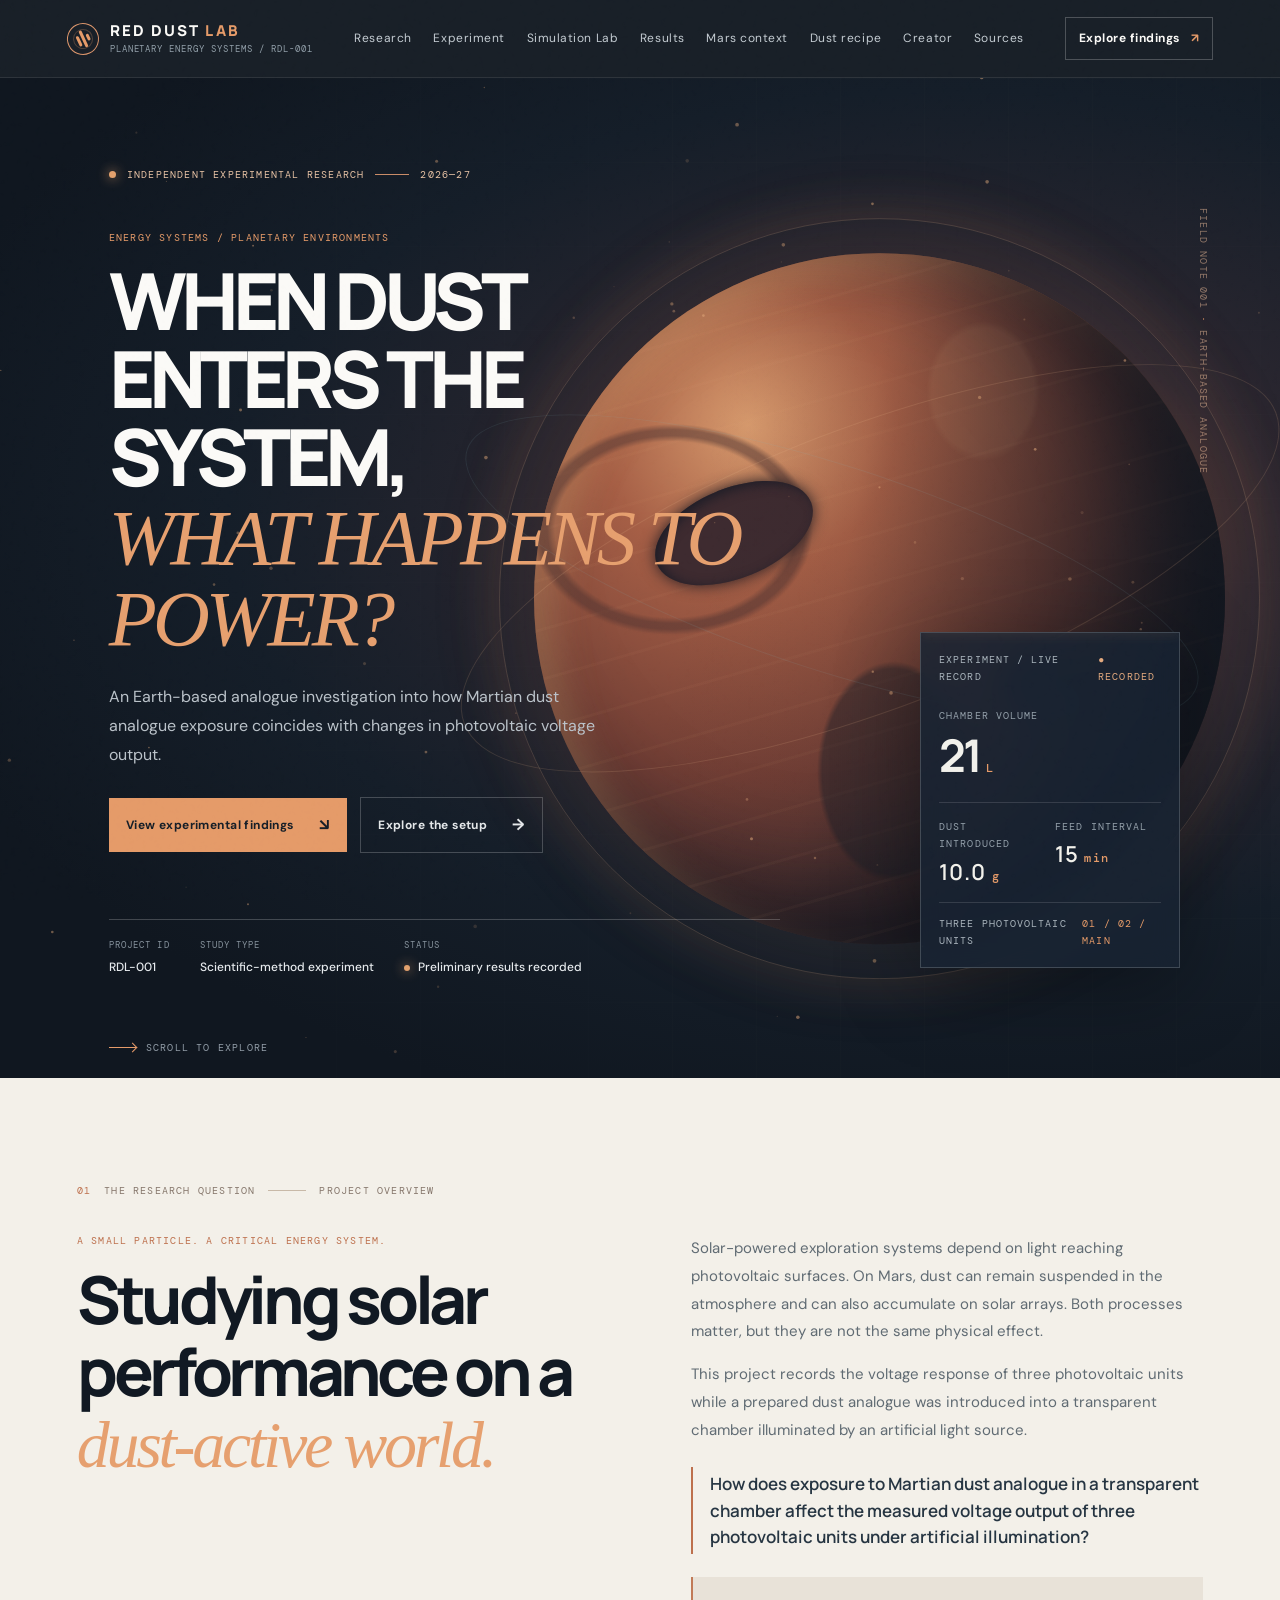
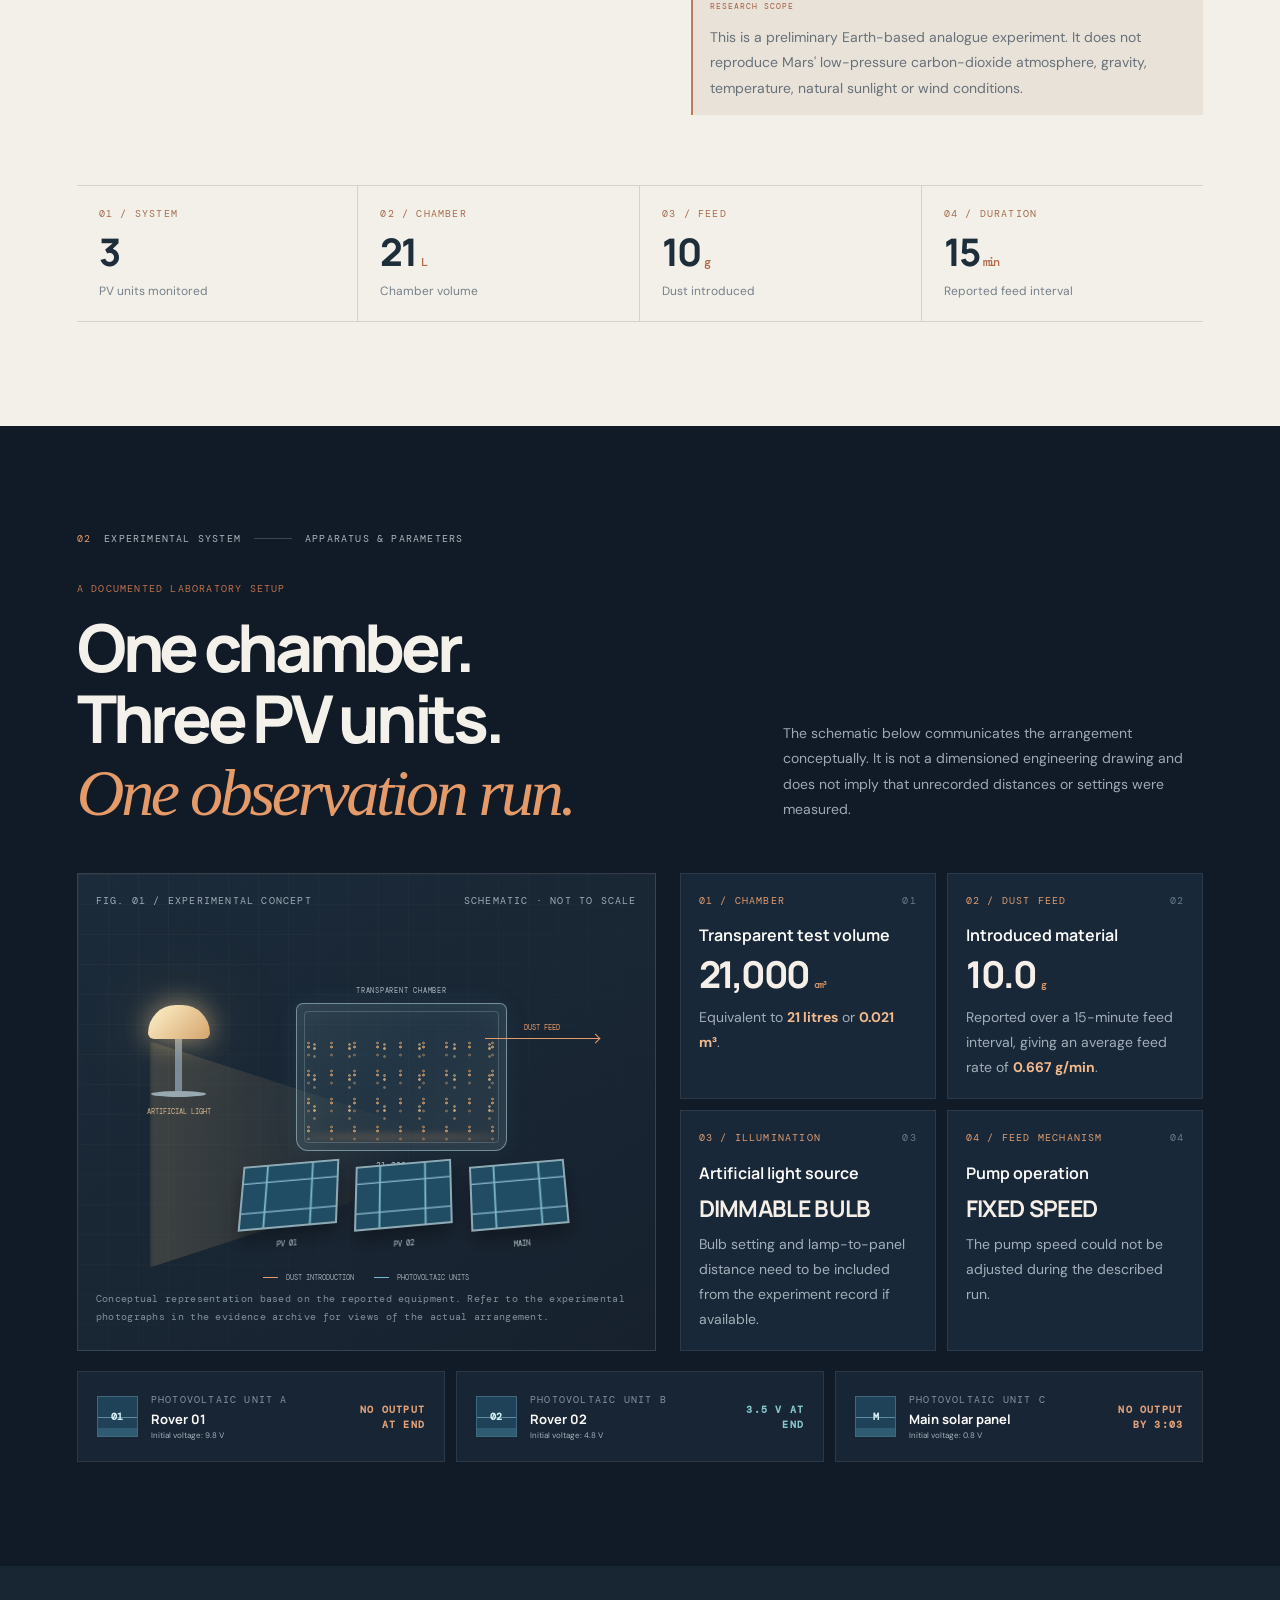
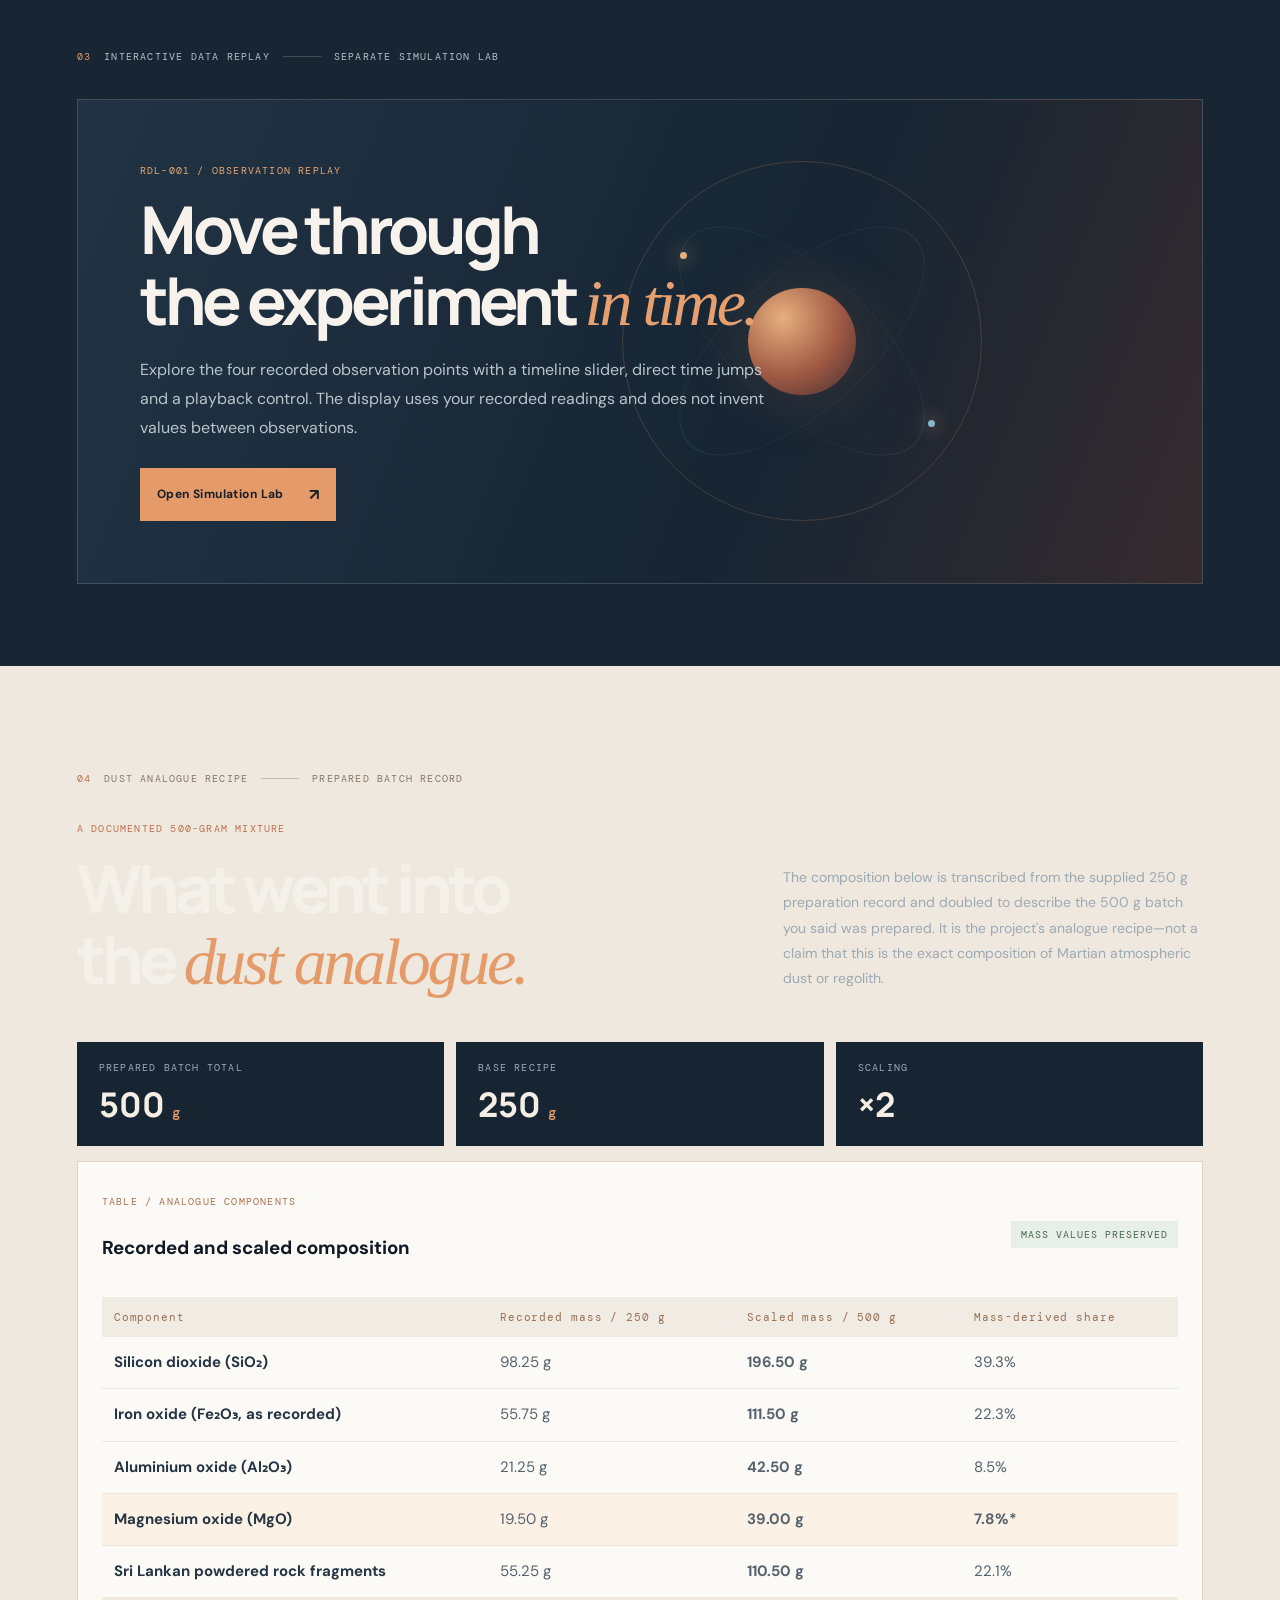
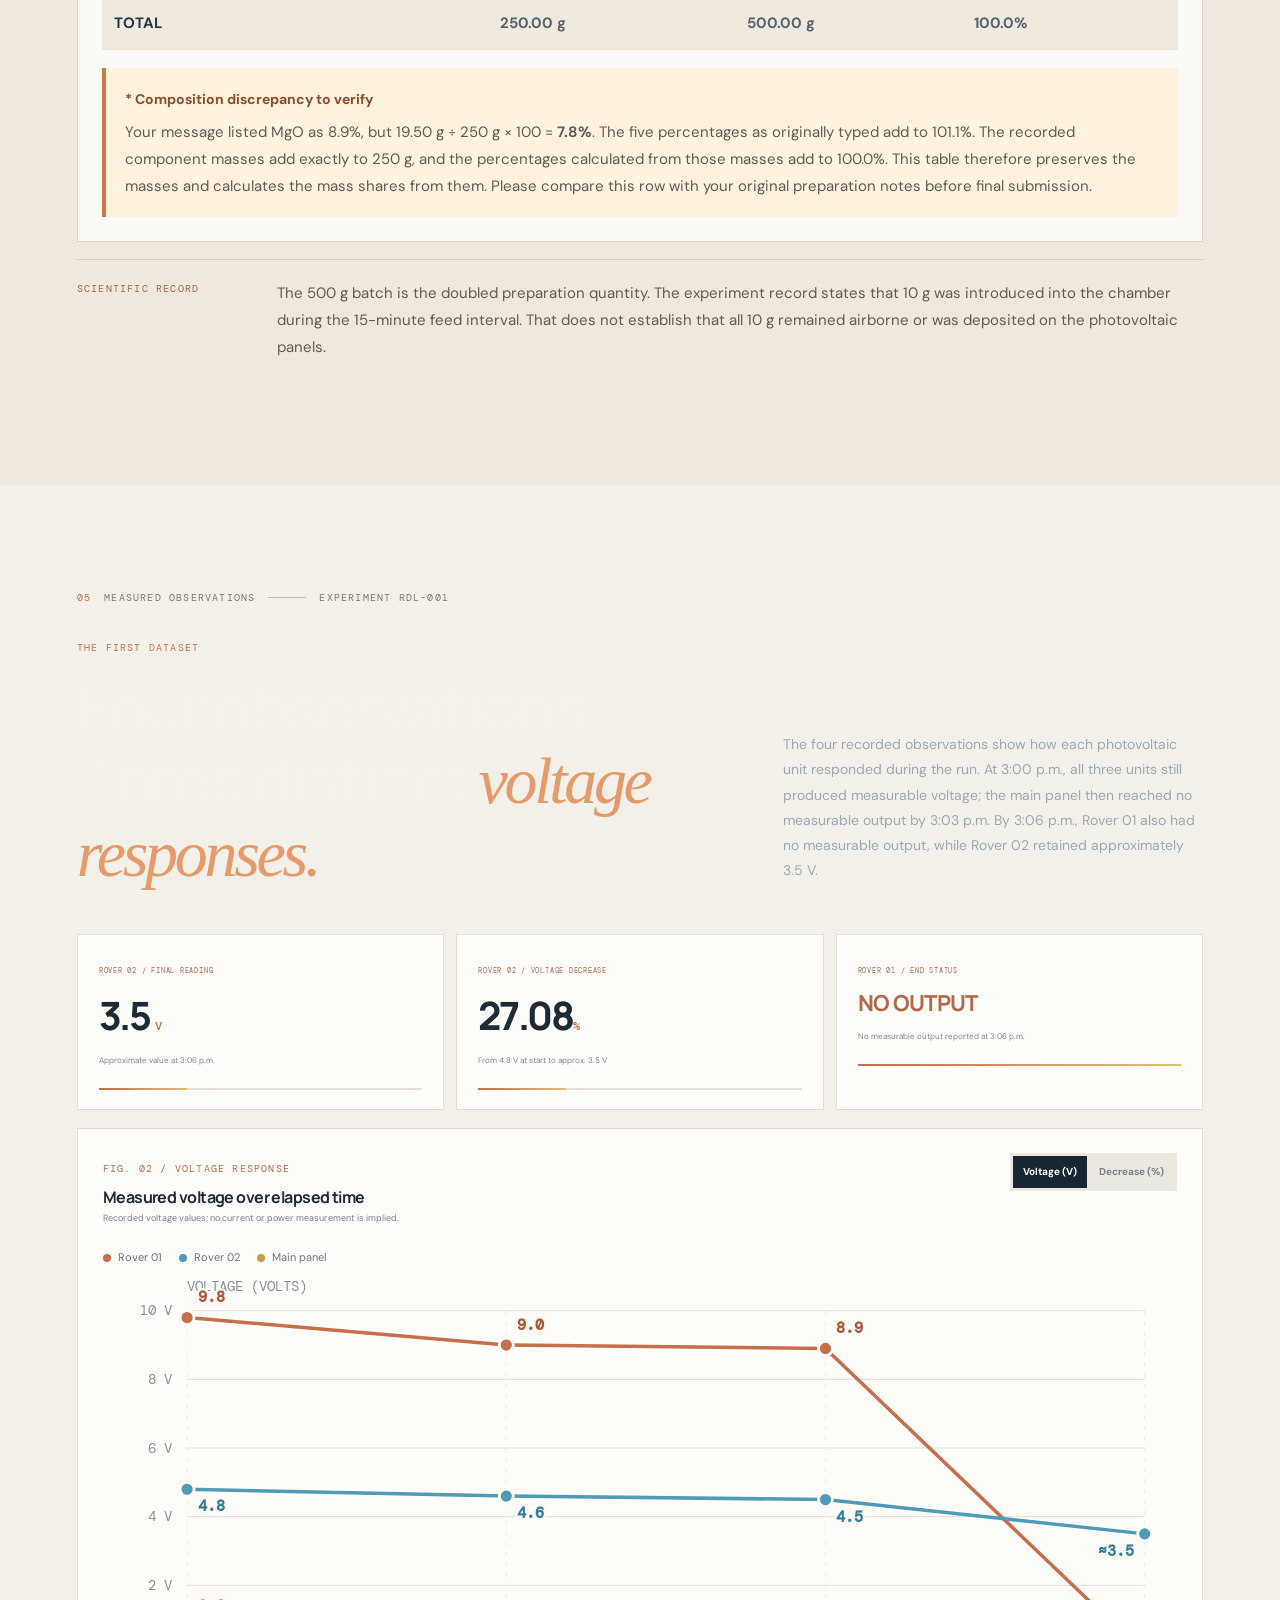
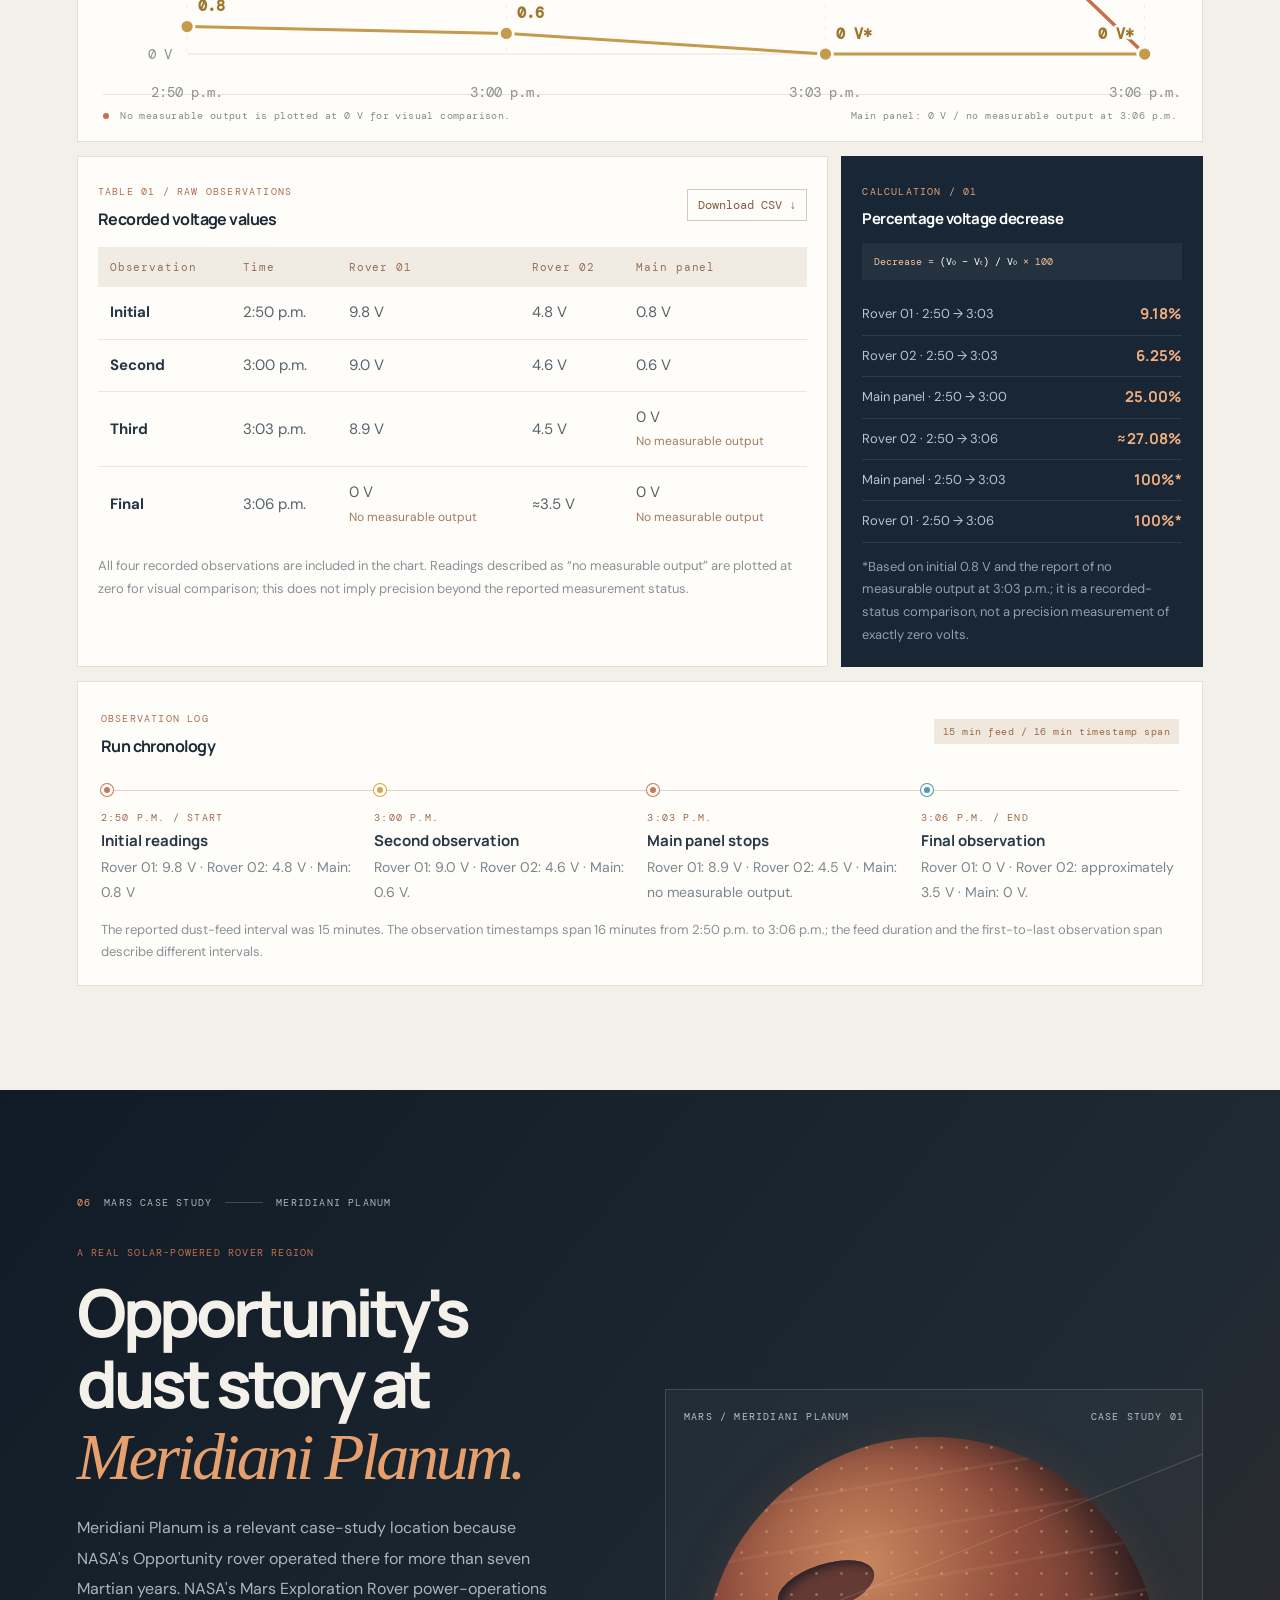
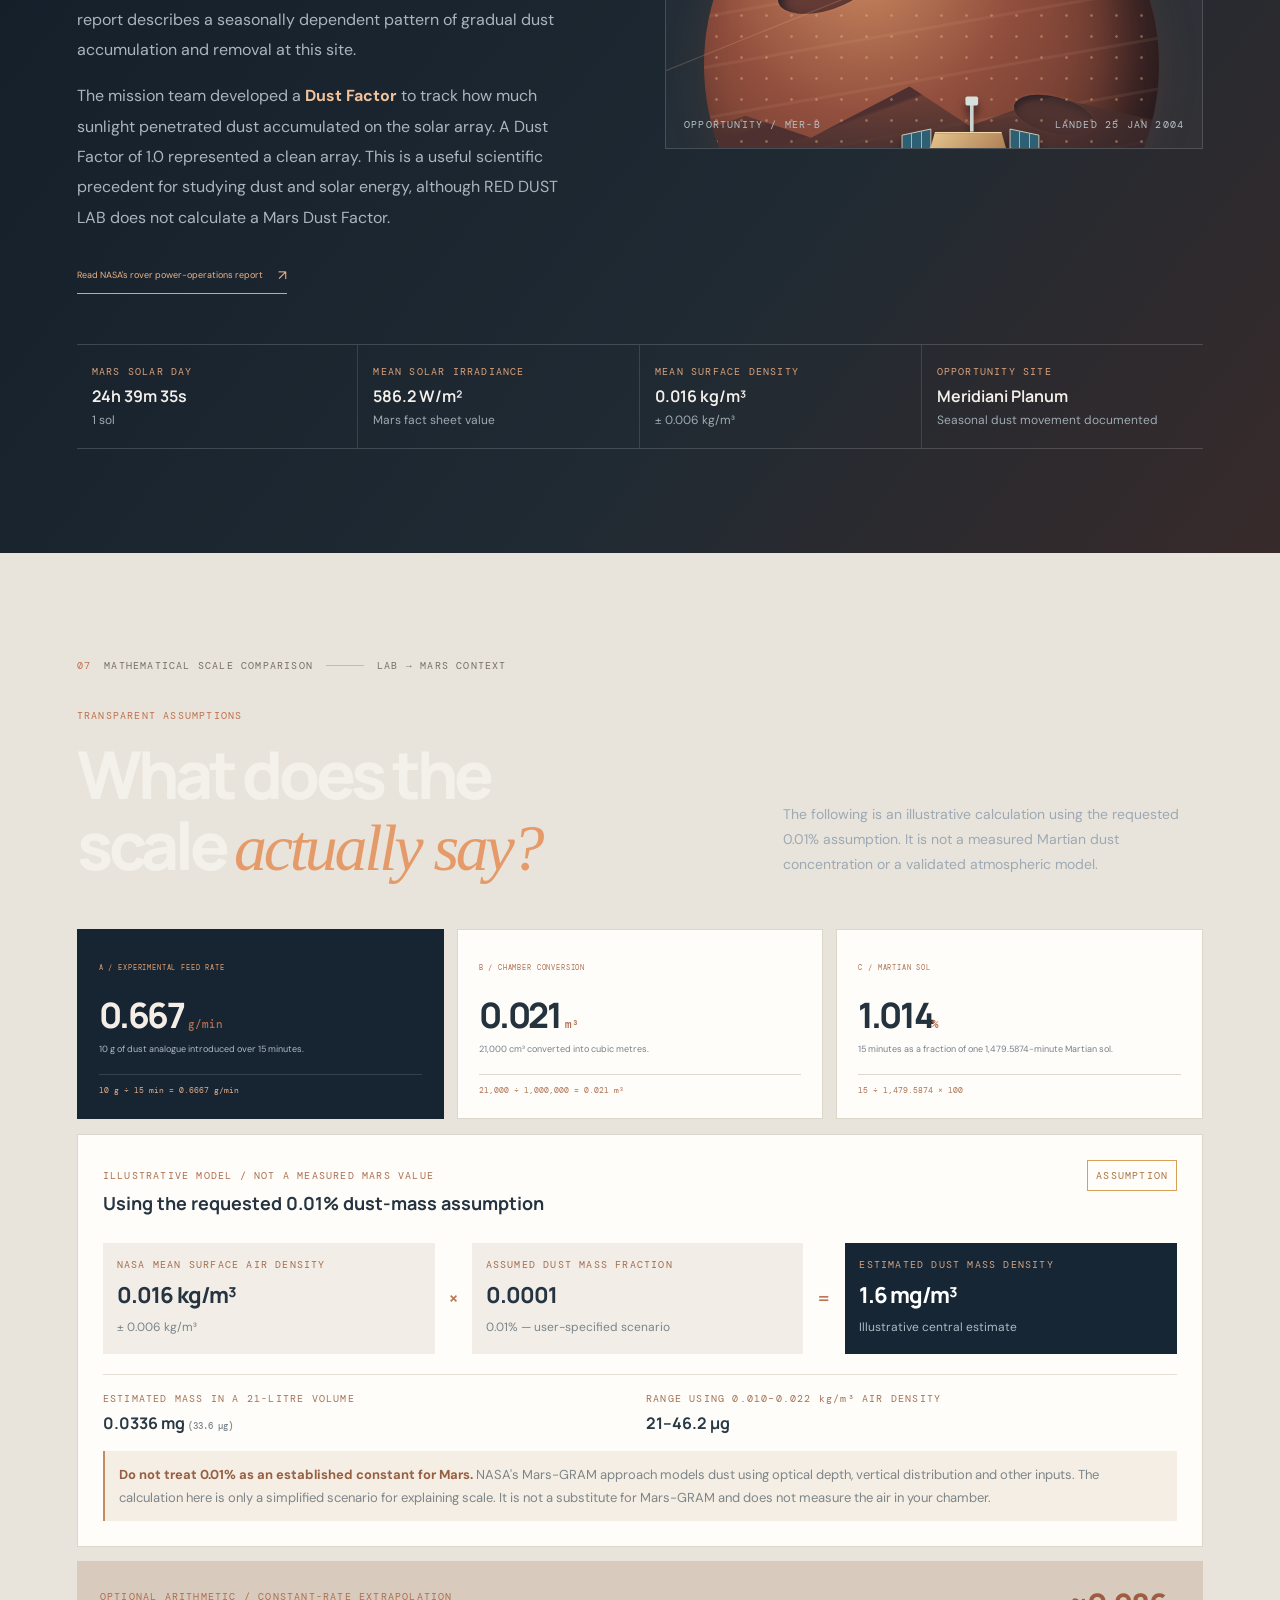
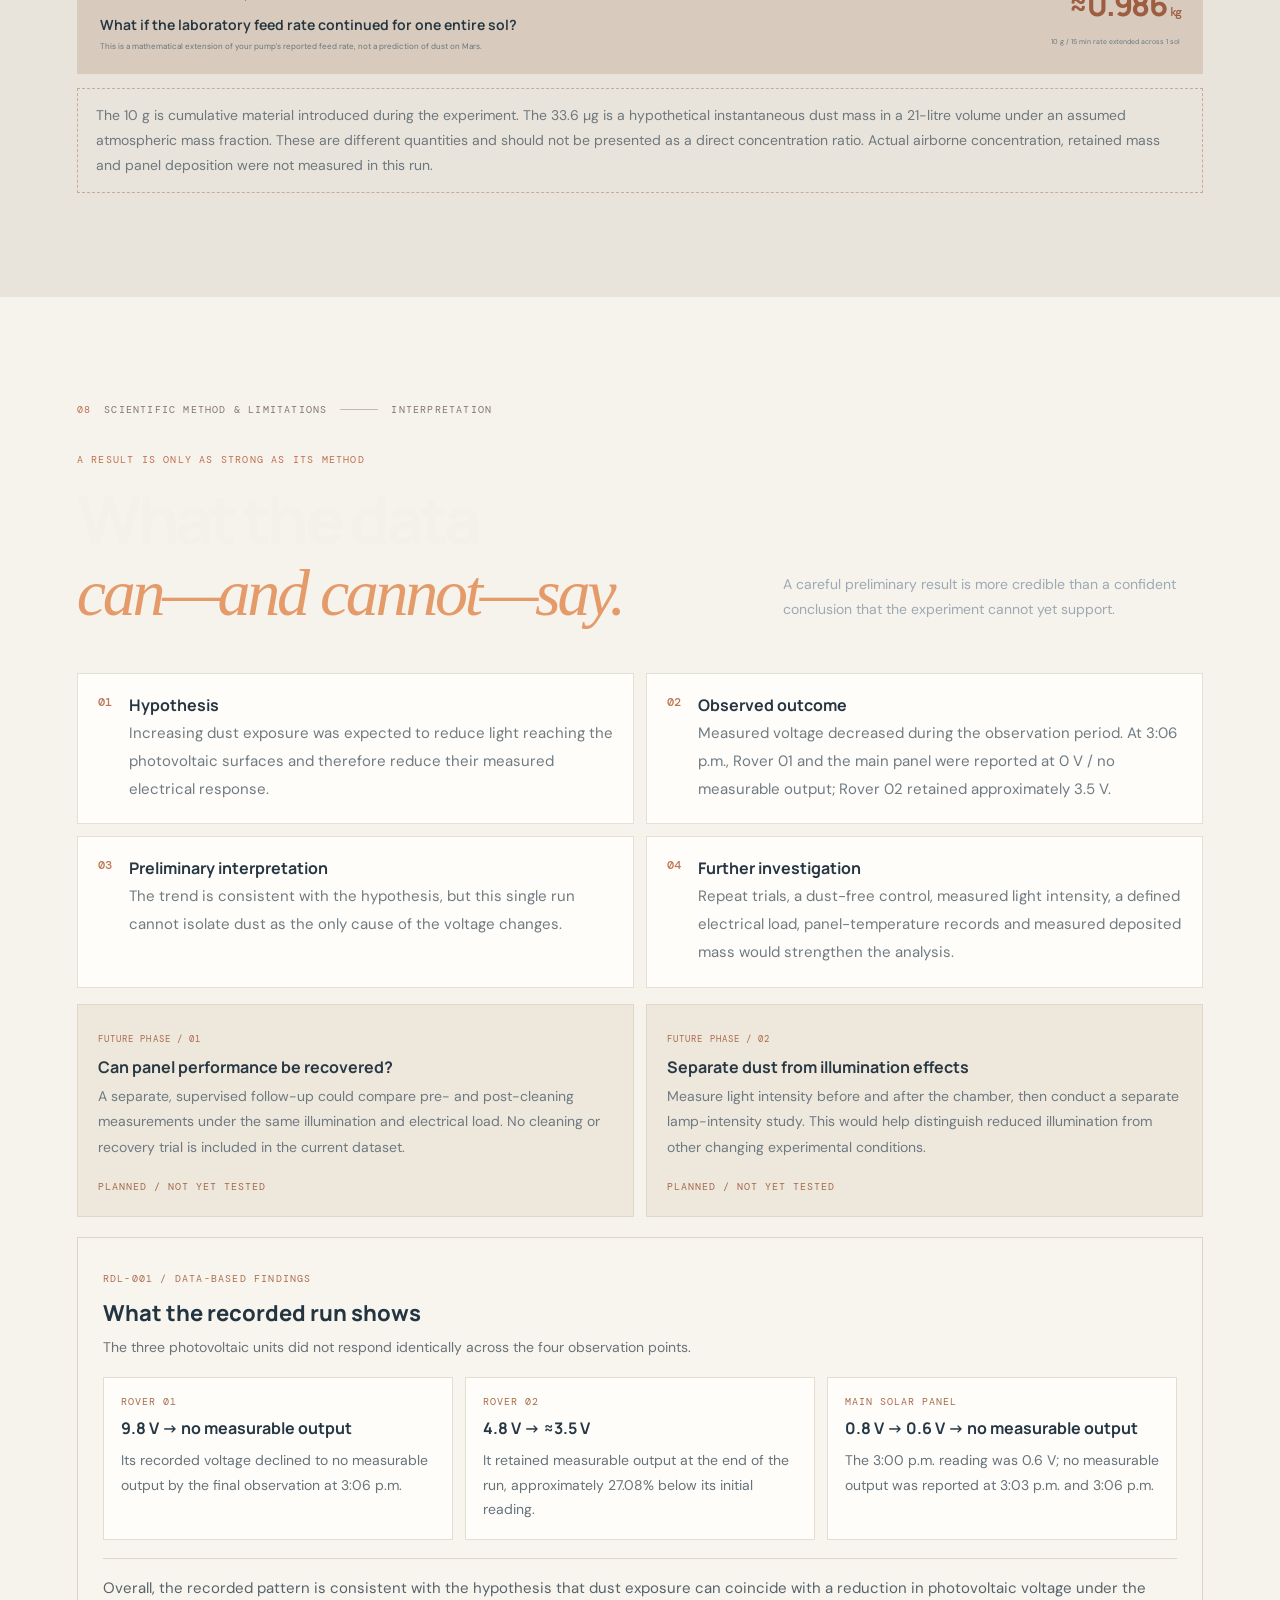
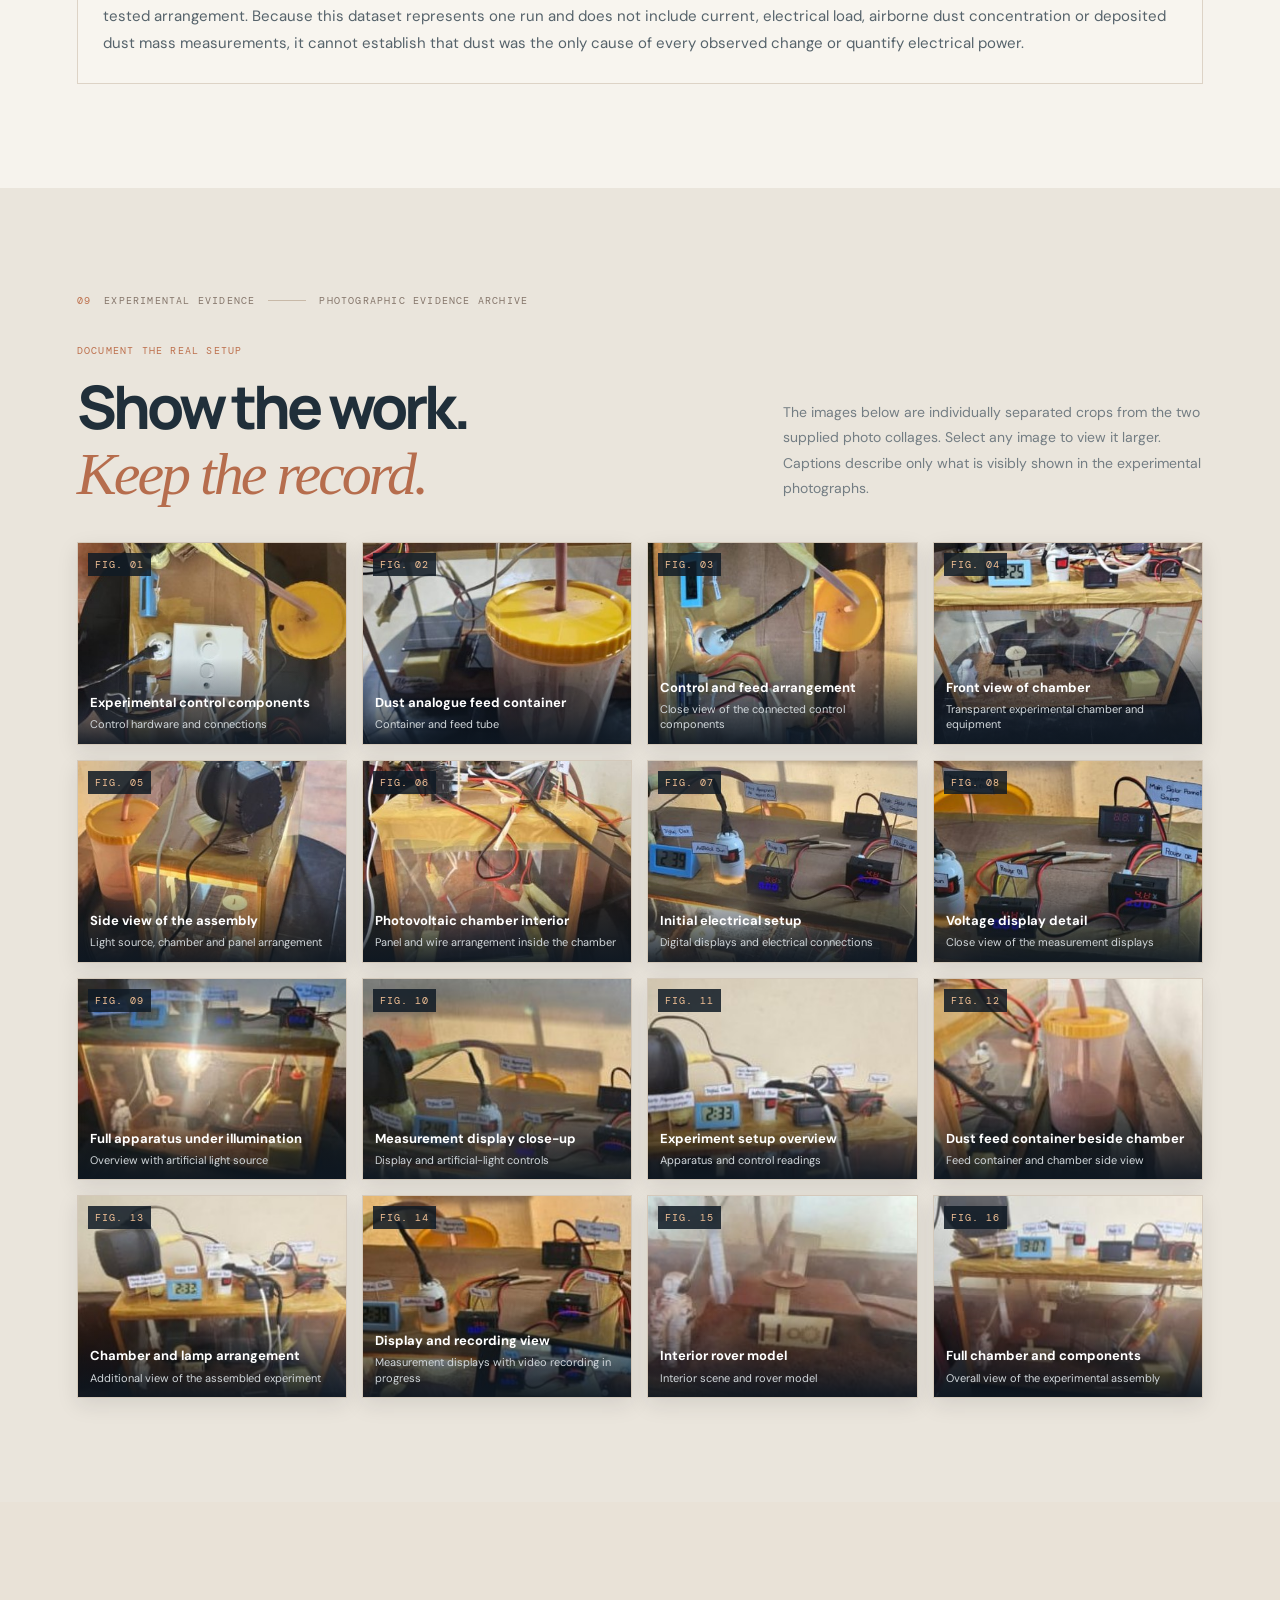
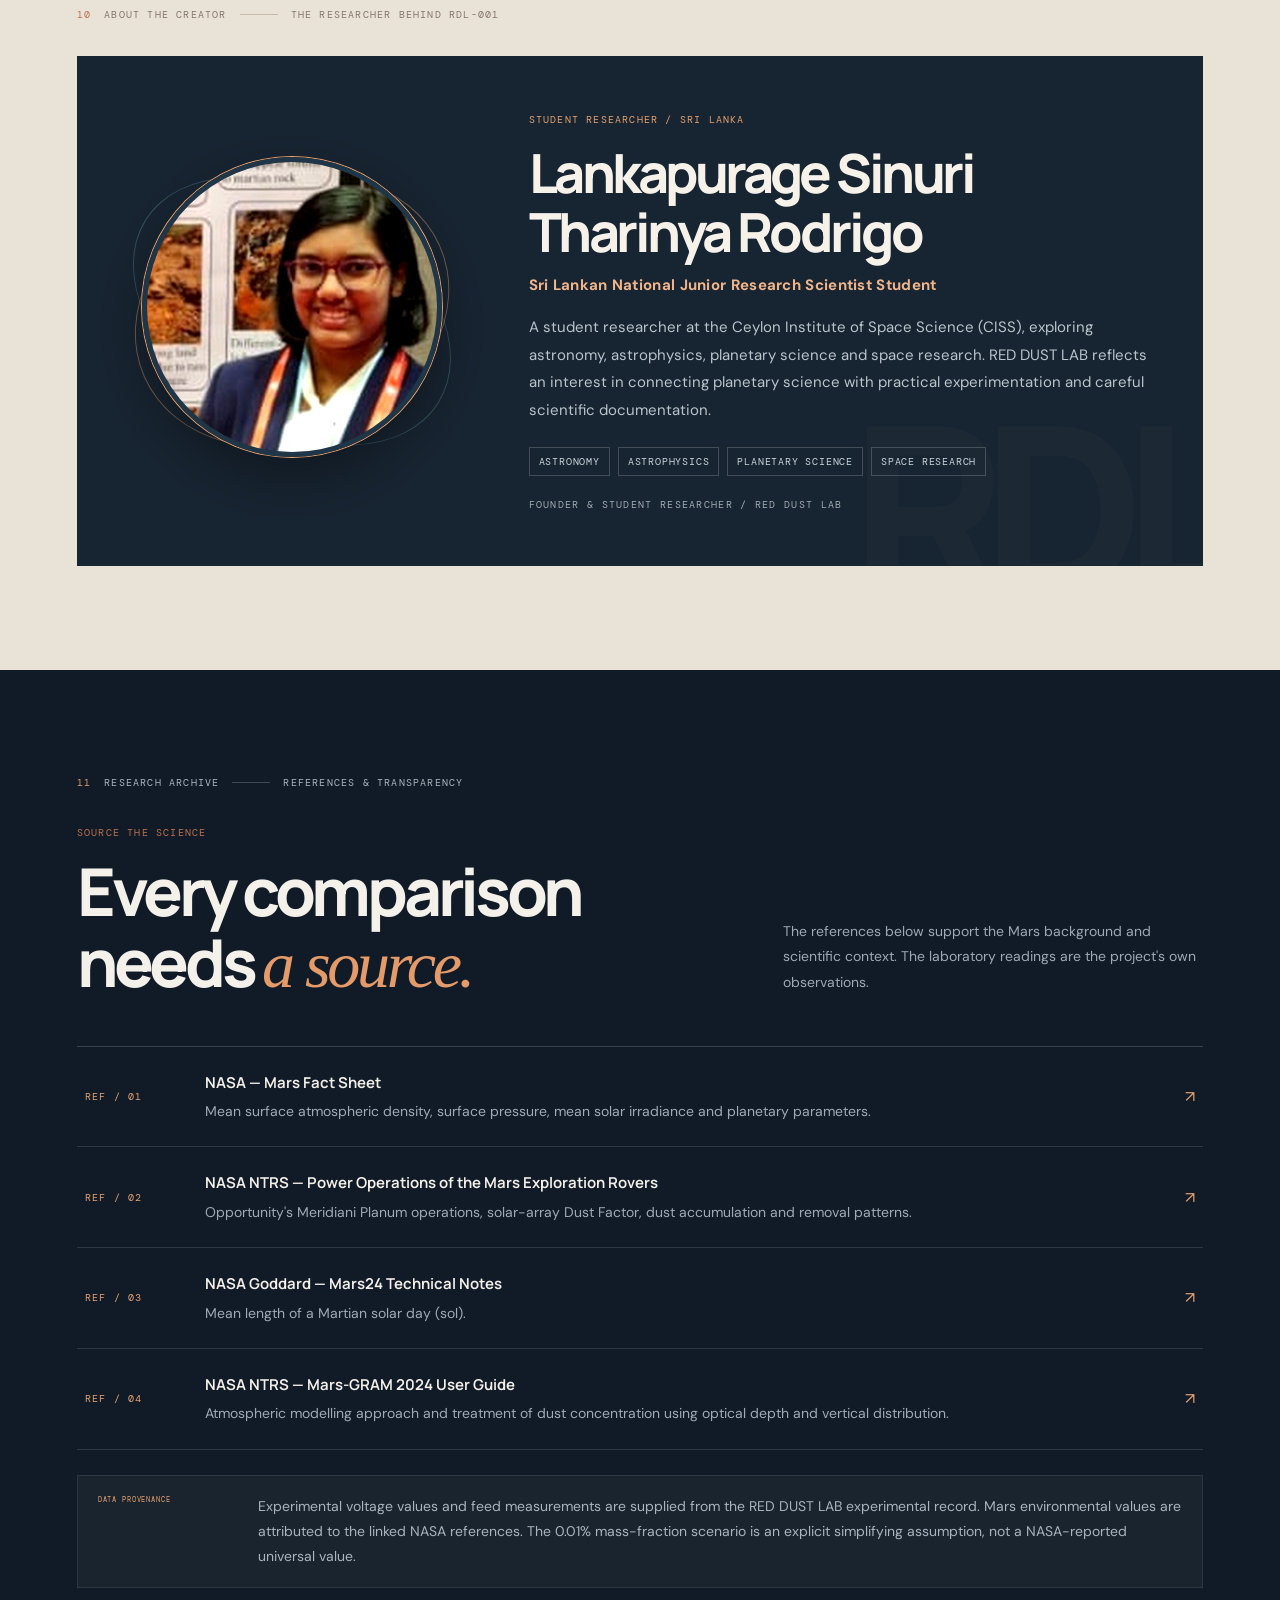
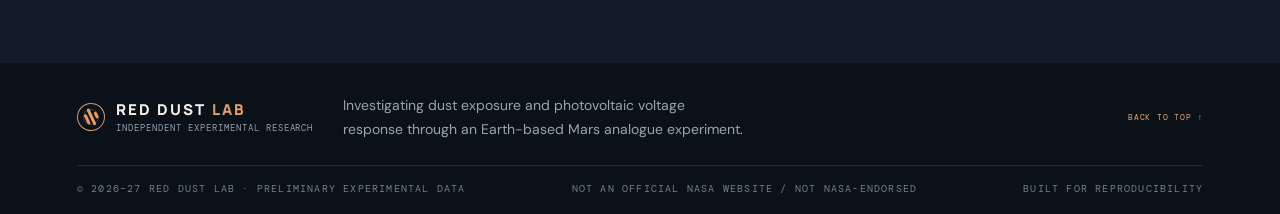
==== commit ab5ce000: "Updated changes to website" ====
--- a/index.html
+++ b/index.html
@@ -84,10 +84,10 @@
           </div>
         </div>
         <div class="metric-ribbon reveal">
-          <div class="metric-cell"><span class="metric-index">01 / SYSTEM</span><b class="count-up" data-count="3">0</b><small>PV units monitored</small></div>
-          <div class="metric-cell"><span class="metric-index">02 / CHAMBER</span><b><span class="count-up" data-count="21">0</span><i>L</i></b><small>Chamber volume</small></div>
-          <div class="metric-cell"><span class="metric-index">03 / FEED</span><b><span class="count-up" data-count="10">0</span><i>g</i></b><small>Dust introduced</small></div>
-          <div class="metric-cell"><span class="metric-index">04 / DURATION</span><b><span class="count-up" data-count="15">0</span><i>min</i></b><small>Reported feed interval</small></div>
+          <div class="metric-cell"><span class="metric-index">01 / SYSTEM</span><b>3</b><small>PV units monitored</small></div>
+          <div class="metric-cell"><span class="metric-index">02 / CHAMBER</span><b><span>21</span><i>L</i></b><small>Chamber volume</small></div>
+          <div class="metric-cell"><span class="metric-index">03 / FEED</span><b><span>10</span><i>g</i></b><small>Dust introduced</small></div>
+          <div class="metric-cell"><span class="metric-index">04 / DURATION</span><b><span>15</span><i>min</i></b><small>Reported feed interval</small></div>
         </div>
       </div>
     </section>
@@ -112,7 +112,7 @@
               <div class="panel-rack"><div class="pv-mini pv-one"><span>PV 01</span></div><div class="pv-mini pv-two"><span>PV 02</span></div><div class="pv-mini pv-main"><span>MAIN</span></div></div>
               <div class="apparatus-caption"><span class="legend-line legend-amber"></span> DUST INTRODUCTION <span class="legend-line legend-cyan"></span> PHOTOVOLTAIC UNITS</div>
             </div>
-            <p class="figure-caption">Conceptual representation based on the reported equipment. Refer to the original experiment photographs and video for the actual arrangement.</p>
+            <p class="figure-caption">Conceptual representation based on the reported equipment. Refer to the experimental photographs in the evidence archive for views of the actual arrangement.</p>
           </div>
 
           <div class="setup-data reveal reveal-delay-1">
@@ -148,7 +148,7 @@
           <div class="pv-unit"><div class="pv-unit-icon"><span>02</span><i></i></div><div><small>PHOTOVOLTAIC UNIT B</small><b>Rover 02</b><span>Initial voltage: 4.8 V</span></div><strong class="pv-status status-active">3.5 V AT END</strong></div>
           <div class="pv-unit"><div class="pv-unit-icon"><span>M</span><i></i></div><div><small>PHOTOVOLTAIC UNIT C</small><b>Main solar panel</b><span>Initial voltage: 0.8 V</span></div><strong class="pv-status status-ended">NO OUTPUT BY 3:03</strong></div>
         </div>
-        <div class="method-caution reveal"><span class="caution-icon">!</span><div><b>Parameters to verify in the lab record</b><p>Bulb brightness, lamp distance, panel orientation, electrical load, exact measuring instrument, panel specifications and whether dust remained suspended, settled onto the panels, or both. These are not assumed to have been controlled unless your records confirm it.</p></div></div>
+        
       </div>
     </section>
 
@@ -158,7 +158,7 @@
         <div class="simulation-launch-card reveal">
           <div class="launch-orbit" aria-hidden="true"><span></span><i></i><b></b></div>
           <div class="launch-copy"><p class="overline">RDL-001 / OBSERVATION REPLAY</p><h2>Move through<br>the experiment <em>in time.</em></h2><p>Explore the four recorded observation points with a timeline slider, direct time jumps and a playback control. The display uses your recorded readings and does not invent values between observations.</p><a class="button button-primary" href="simulation.html">Open Simulation Lab <span>↗</span></a></div>
-          <div class="launch-preview"><div class="preview-top"><span>LAST RECORDED STATE</span><span class="preview-rec">● DATA RECORDED</span></div><b>03:06 <small>PM</small></b><div class="preview-units"><span>ROVER 01 <strong>0 V</strong></span><span>ROVER 02 <strong>≈3.5 V</strong></span><span>MAIN <strong>0 V</strong></span></div><small class="preview-note">FINAL OBSERVATION / 3:06 P.M.</small></div>
+          
         </div>
       </div>
     </section>
@@ -186,7 +186,7 @@
     <section class="results-section section" id="results">
       <div class="section-shell">
         <div class="section-kicker reveal"><span>05</span> MEASURED OBSERVATIONS <i></i> EXPERIMENT RDL-001</div>
-        <div class="section-heading reveal"><div><p class="overline">THE FIRST DATASET</p><h2>Voltage changed<br>as the run <em>progressed.</em></h2></div><p class="section-aside">These are the values supplied from the experiment record. The chart uses confirmed timestamps only; the intermediate observation is retained separately because its exact timestamp still needs verification.</p></div>
+        <div class="section-heading reveal"><div><p class="overline">THE FIRST DATASET</p><h2>Four observations.<br>Three distinct <em>voltage responses.</em></h2></div><p class="section-aside">The four recorded observations show how each photovoltaic unit responded during the run. At 3:00 p.m., all three units still produced measurable voltage; the main panel then reached no measurable output by 3:03 p.m. By 3:06 p.m., Rover 01 also had no measurable output, while Rover 02 retained approximately 3.5 V.</p></div>
 
         <div class="result-summary">
           <div class="result-highlight reveal"><span>ROVER 02 / FINAL READING</span><b>3.5 <i>V</i></b><small>Approximate value at 3:06 p.m.</small><div class="highlight-bar"><i></i></div></div>
@@ -197,14 +197,14 @@
         <div class="chart-panel reveal">
           <div class="chart-header">
             <div><span class="chart-overline">FIG. 02 / VOLTAGE RESPONSE</span><h3>Measured voltage over elapsed time</h3><p>Recorded voltage values; no current or power measurement is implied.</p></div>
-            <div class="chart-controls"><div class="segmented" role="group" aria-label="Chart view"><button class="seg-button active" data-chart-mode="voltage" aria-pressed="true">Voltage (V)</button><button class="seg-button" data-chart-mode="drop" aria-pressed="false">Decrease (%)</button></div></div>
+            <div class="chart-controls"><div class="segmented" role="group" aria-label="Chart view"><button class="seg-button active" data-chart-mode="voltage" aria-pressed="true">Voltage (V)</button><button class="seg-button" data-chart-mode="decrease" aria-pressed="false">Decrease (%)</button></div></div>
           </div>
           <div class="chart-legend" id="chartLegend">
             <button class="legend-toggle selected" data-series="rover01" aria-pressed="true"><i class="legend-dot c-orange"></i> Rover 01</button>
             <button class="legend-toggle selected" data-series="rover02" aria-pressed="true"><i class="legend-dot c-blue"></i> Rover 02</button>
             <button class="legend-toggle selected" data-series="main" aria-pressed="true"><i class="legend-dot c-gold"></i> Main panel</button>
           </div>
-          <div class="chart-wrap"><svg id="voltageChart" viewBox="0 0 920 360" role="img" aria-label="Line chart of voltage readings at 2:50 p.m., 3:03 p.m. and 3:06 p.m."></svg><div id="chartTooltip" class="chart-tooltip" role="status" aria-live="polite"></div></div>
+          <div class="chart-wrap"><svg id="voltageChart" viewBox="0 0 920 360" role="img" aria-label="Line chart of voltage readings at 2:50 p.m., 3:00 p.m., 3:03 p.m. and 3:06 p.m."></svg><div id="chartTooltip" class="chart-tooltip" role="status" aria-live="polite"></div></div>
           <div class="chart-foot"><span><i class="foot-dot"></i> No measurable output is plotted at 0 V for visual comparison.</span><span>Main panel: 0 V / no measurable output at 3:06 p.m.</span></div>
         </div>
 
@@ -213,19 +213,21 @@
             <div class="table-card-head"><div><span class="chart-overline">TABLE 01 / RAW OBSERVATIONS</span><h3>Recorded voltage values</h3></div><button class="small-action" id="downloadCsv">Download CSV ↓</button></div>
             <div class="table-scroll"><table class="data-table"><thead><tr><th>Observation</th><th>Time</th><th>Rover 01</th><th>Rover 02</th><th>Main panel</th></tr></thead><tbody>
               <tr><td>Initial</td><td>2:50 p.m.</td><td>9.8 V</td><td>4.8 V</td><td>0.8 V</td></tr>
-              <tr class="unverified-row"><td>Second</td><td><span class="verify-tag">VERIFY TIME</span></td><td>9.0 V</td><td>4.6 V</td><td>Very small output<br><small>Not quantified</small></td></tr>
+              <tr><td>Second</td><td>3:00 p.m.</td><td>9.0 V</td><td>4.6 V</td><td>0.6 V</td></tr>
               <tr><td>Third</td><td>3:03 p.m.</td><td>8.9 V</td><td>4.5 V</td><td>0 V<br><small>No measurable output</small></td></tr>
               <tr><td>Final</td><td>3:06 p.m.</td><td>0 V<br><small>No measurable output</small></td><td>≈3.5 V</td><td>0 V<br><small>No measurable output</small></td></tr>
             </tbody></table></div>
-            <p class="table-note">The second observation is retained in the raw record but excluded from the time-series chart because its timestamp needs verification. “No measurable output” is not claimed to be a laboratory-verified exact 0.000 V reading.</p>
+            <p class="table-note">All four recorded observations are included in the chart. Readings described as “no measurable output” are plotted at zero for visual comparison; this does not imply precision beyond the reported measurement status.</p>
           </div>
           <div class="calculation-card reveal reveal-delay-1">
             <span class="chart-overline">CALCULATION / 01</span><h3>Percentage voltage decrease</h3>
             <div class="formula">Decrease = <span>(V₀ − Vₜ) / V₀</span> × 100</div>
             <div class="calc-row"><span>Rover 01 · 2:50 → 3:03</span><b>9.18%</b></div>
             <div class="calc-row"><span>Rover 02 · 2:50 → 3:03</span><b>6.25%</b></div>
+            <div class="calc-row"><span>Main panel · 2:50 → 3:00</span><b>25.00%</b></div>
             <div class="calc-row"><span>Rover 02 · 2:50 → 3:06</span><b>≈27.08%</b></div>
             <div class="calc-row"><span>Main panel · 2:50 → 3:03</span><b>100%*</b></div>
+            <div class="calc-row"><span>Rover 01 · 2:50 → 3:06</span><b>100%*</b></div>
             <p class="table-note">*Based on initial 0.8 V and the report of no measurable output at 3:03 p.m.; it is a recorded-status comparison, not a precision measurement of exactly zero volts.</p>
           </div>
         </div>
@@ -234,11 +236,11 @@
           <div class="timeline-heading"><div><span class="chart-overline">OBSERVATION LOG</span><h3>Run chronology</h3></div><span class="timeline-badge">15 min feed / 16 min timestamp span</span></div>
           <div class="timeline-track">
             <article class="timeline-event"><span class="timeline-pin"></span><small>2:50 P.M. / START</small><b>Initial readings</b><p>Rover 01: 9.8 V · Rover 02: 4.8 V · Main: 0.8 V</p></article>
-            <article class="timeline-event event-warning"><span class="timeline-pin"></span><small>TIME TO VERIFY</small><b>Second observation</b><p>Rover 01: 9.0 V · Rover 02: 4.6 V · Main: very small, unquantified output.</p></article>
+            <article class="timeline-event event-warning"><span class="timeline-pin"></span><small>3:00 P.M.</small><b>Second observation</b><p>Rover 01: 9.0 V · Rover 02: 4.6 V · Main: 0.6 V.</p></article>
             <article class="timeline-event"><span class="timeline-pin"></span><small>3:03 P.M.</small><b>Main panel stops</b><p>Rover 01: 8.9 V · Rover 02: 4.5 V · Main: no measurable output.</p></article>
             <article class="timeline-event event-end"><span class="timeline-pin"></span><small>3:06 P.M. / END</small><b>Final observation</b><p>Rover 01: 0 V · Rover 02: approximately 3.5 V · Main: 0 V.</p></article>
           </div>
-          <p class="table-note">The dust-feed interval was reported as 15 minutes. The timestamps 2:50 p.m. to 3:06 p.m. span 16 minutes. These are retained separately pending confirmation of the exact feed start/stop times.</p>
+          <p class="table-note">The reported dust-feed interval was 15 minutes. The observation timestamps span 16 minutes from 2:50 p.m. to 3:06 p.m.; the feed duration and the first-to-last observation span describe different intervals.</p>
         </div>
       </div>
     </section>
@@ -308,24 +310,22 @@
           <article><span class="chart-overline">FUTURE PHASE / 01</span><h3>Can panel performance be recovered?</h3><p>A separate, supervised follow-up could compare pre- and post-cleaning measurements under the same illumination and electrical load. No cleaning or recovery trial is included in the current dataset.</p><b>PLANNED / NOT YET TESTED</b></article>
           <article><span class="chart-overline">FUTURE PHASE / 02</span><h3>Separate dust from illumination effects</h3><p>Measure light intensity before and after the chamber, then conduct a separate lamp-intensity study. This would help distinguish reduced illumination from other changing experimental conditions.</p><b>PLANNED / NOT YET TESTED</b></article>
         </div>
-        <div class="limitations-panel reveal">
-          <div class="limitations-title"><span class="chart-overline">LIMITATIONS REGISTER</span><h3>What is not yet established</h3><p>These are the main constraints to disclose alongside the findings.</p></div>
-          <div class="limitation-list">
-            <div><span>01</span><p>Only one experimental run has been supplied; repeatability and variation cannot yet be evaluated.</p></div>
-            <div><span>02</span><p>Current and electrical load were not supplied, so power and energy were not calculated.</p></div>
-            <div><span>03</span><p>Airborne dust concentration and deposited dust mass were not directly measured.</p></div>
-            <div><span>04</span><p>The second observation's timestamp must be checked against the video before it can be plotted.</p></div>
-            <div><span>05</span><p>Bulb setting, panel geometry and other control conditions need to be confirmed from the original setup record.</p></div>
-            <div><span>06</span><p>The experiment is not a direct Mars simulation; terrestrial chamber conditions differ from Mars.</p></div>
-          </div>
+        <div class="findings-panel reveal">
+          <div class="findings-heading"><span class="chart-overline">RDL-001 / DATA-BASED FINDINGS</span><h3>What the recorded run shows</h3><p>The three photovoltaic units did not respond identically across the four observation points.</p></div>
+          <div class="findings-grid">
+            <article><span>ROVER 01</span><b>9.8 V → no measurable output</b><p>Its recorded voltage declined to no measurable output by the final observation at 3:06 p.m.</p></article>
+            <article><span>ROVER 02</span><b>4.8 V → ≈3.5 V</b><p>It retained measurable output at the end of the run, approximately 27.08% below its initial reading.</p></article>
+            <article><span>MAIN SOLAR PANEL</span><b>0.8 V → 0.6 V → no measurable output</b><p>The 3:00 p.m. reading was 0.6 V; no measurable output was reported at 3:03 p.m. and 3:06 p.m.</p></article>
+          </div>
+          <p class="findings-conclusion">Overall, the recorded pattern is consistent with the hypothesis that dust exposure can coincide with a reduction in photovoltaic voltage under the tested arrangement. Because this dataset represents one run and does not include current, electrical load, airborne dust concentration or deposited dust mass measurements, it cannot establish that dust was the only cause of every observed change or quantify electrical power.</p>
         </div>
       </div>
     </section>
 
     <section class="evidence-section section" id="evidence">
       <div class="section-shell">
-        <div class="section-kicker reveal"><span>09</span> EXPERIMENTAL EVIDENCE <i></i> PHOTOGRAPHS & VIDEO</div>
-        <div class="evidence-heading reveal"><div><p class="overline">DOCUMENT THE REAL SETUP</p><h2>Show the work.<br><em>Keep the record.</em></h2></div><p class="section-aside">The images below are individually separated crops from the two supplied photo collages. Select any image to view it larger. Captions describe only what is visibly shown; the original video can be linked separately when uploaded.</p></div>
+        <div class="section-kicker reveal"><span>09</span> EXPERIMENTAL EVIDENCE <i></i> PHOTOGRAPHIC EVIDENCE ARCHIVE</div>
+        <div class="evidence-heading reveal"><div><p class="overline">DOCUMENT THE REAL SETUP</p><h2>Show the work.<br><em>Keep the record.</em></h2></div><p class="section-aside">The images below are individually separated crops from the two supplied photo collages. Select any image to view it larger. Captions describe only what is visibly shown in the experimental photographs.</p></div>
         <div class="evidence-gallery">
           <a class="evidence-photo reveal" href="assets/experiment-01.jpg" data-lightbox="evidence" aria-label="Open photo: Experimental control components"><img src="assets/experiment-01.jpg" alt="Experimental control components" loading="lazy"><span class="photo-index">FIG. 01</span><span class="photo-caption"><b>Experimental control components</b><small>Control hardware and connections</small></span></a>
           <a class="evidence-photo reveal" href="assets/experiment-02.jpg" data-lightbox="evidence" aria-label="Open photo: Dust analogue feed container"><img src="assets/experiment-02.jpg" alt="Dust analogue feed container" loading="lazy"><span class="photo-index">FIG. 02</span><span class="photo-caption"><b>Dust analogue feed container</b><small>Container and feed tube</small></span></a>
@@ -344,7 +344,7 @@
           <a class="evidence-photo reveal" href="assets/field-07.jpg" data-lightbox="evidence" aria-label="Open photo: Interior rover model"><img src="assets/field-07.jpg" alt="Interior rover model" loading="lazy"><span class="photo-index">FIG. 15</span><span class="photo-caption"><b>Interior rover model</b><small>Interior scene and rover model</small></span></a>
           <a class="evidence-photo reveal" href="assets/field-08.jpg" data-lightbox="evidence" aria-label="Open photo: Full chamber and components"><img src="assets/field-08.jpg" alt="Full chamber and components" loading="lazy"><span class="photo-index">FIG. 16</span><span class="photo-caption"><b>Full chamber and components</b><small>Overall view of the experimental assembly</small></span></a>
         </div>
-        <div class="video-note reveal"><span class="video-play">▶</span><div><b>Video evidence</b><p>The experiment video is not included in the supplied image collages. Add a public share link here when you upload the original video to a video or cloud service.</p></div><span class="link-pending">LINK TO ADD</span></div>
+        
       </div>
     </section>
 
@@ -352,7 +352,7 @@
       <div class="section-shell">
         <div class="section-kicker reveal"><span>10</span> ABOUT THE CREATOR <i></i> THE RESEARCHER BEHIND RDL-001</div>
         <div class="creator-card reveal">
-          <div class="creator-portrait-wrap"><img src="assets/sinuri-portrait.jpg" alt="Portrait of RED DUST LAB creator Sinuri Tharinya Rodrigo" class="creator-portrait"><span class="portrait-orbit orbit-a"></span><span class="portrait-orbit orbit-b"></span></div>
+          <div class="creator-portrait-wrap"><img src="assets/sinuri-portrait-centered.jpg" alt="Portrait of RED DUST LAB creator Sinuri Tharinya Rodrigo" class="creator-portrait"><span class="portrait-orbit orbit-a"></span><span class="portrait-orbit orbit-b"></span></div>
           <div class="creator-copy"><p class="overline">STUDENT RESEARCHER / SRI LANKA</p><h2>Lankapurage Sinuri<br>Tharinya Rodrigo</h2><p class="creator-role">Sri Lankan National Junior Research Scientist Student</p><p>A student researcher at the Ceylon Institute of Space Science (CISS), exploring astronomy, astrophysics, planetary science and space research. RED DUST LAB reflects an interest in connecting planetary science with practical experimentation and careful scientific documentation.</p><div class="creator-tags"><span>ASTRONOMY</span><span>ASTROPHYSICS</span><span>PLANETARY SCIENCE</span><span>SPACE RESEARCH</span></div><small class="creator-signoff">FOUNDER & STUDENT RESEARCHER / RED DUST LAB</small></div>
         </div>
       </div>
--- a/styles.css
+++ b/styles.css
@@ -1,4 +1,12 @@
-:root{--ink:#111923;--ink-2:#182433;--ink-3:#213244;--paper:#f3f0e9;--paper-2:#e9e3d9;--white:#fbfaf7;--muted:#a4afb9;--muted-dark:#66717b;--orange:#e59b69;--orange-2:#bd704d;--gold:#e4bf7a;--blue:#77b8d3;--line-dark:#ffffff20;--line-light:#d9d1c6;--mono:"DM Mono",monospace;--sans:"DM Sans",sans-serif;--display:Manrope,"DM Sans",sans-serif;--nav-h:76px}*{box-sizing:border-box}html{scroll-behavior:smooth;scroll-padding-top:calc(var(--nav-h) + 18px)}body{margin:0;background:var(--paper);color:var(--ink);font-family:var(--sans);line-height:1.65;overflow-x:hidden}a{color:inherit;text-decoration:none}button{font:inherit}.scroll-progress{position:fixed;z-index:100;top:0;left:0;width:0;height:3px;background:linear-gradient(90deg,var(--orange),var(--gold));box-shadow:0 0 14px #e59b6970}.noise{pointer-events:none;position:fixed;inset:0;z-index:80;opacity:.025;background-image:url("data:image/svg+xml,%3Csvg viewBox='0 0 180 180' xmlns='http://www.w3.org/2000/svg'%3E%3Cfilter id='n'%3E%3CfeTurbulence type='fractalNoise' baseFrequency='.8' numOctaves='3' stitchTiles='stitch'/%3E%3C/filter%3E%3Crect width='100%25' height='100%25' filter='url(%23n)' opacity='.35'/%3E%3C/svg%3E")}.topbar{height:var(--nav-h);display:flex;align-items:center;justify-content:space-between;gap:24px;padding:0 5.2%;background:#101720f5;color:var(--white);position:sticky;top:0;z-index:50;border-bottom:1px solid #ffffff17;backdrop-filter:blur(18px)}.brand{display:flex;align-items:center;gap:11px;flex-shrink:0}.brand-mark{width:32px;height:32px;border:1px solid #db956b;border-radius:50%;display:flex;align-items:center;justify-content:center;gap:2px;transform:rotate(-25deg);position:relative}.brand-mark:after{content:"";position:absolute;inset:5px;border:1px solid #e59b6945;border-radius:50%}.brand-mark i{display:block;width:3px;border-radius:3px;background:var(--orange);height:11px}.brand-mark i:nth-child(2){height:18px}.brand-mark i:nth-child(3){height:7px}.brand-copy b{display:block;font:800 14px var(--display);letter-spacing:.14em;line-height:1.15}.brand-copy em{font-style:normal;color:var(--orange)}.brand-copy small{display:block;color:#93a0aa;font:8px var(--mono);letter-spacing:.11em;margin-top:4px}.main-nav{display:flex;align-items:center;gap:clamp(12px,2vw,28px)}.main-nav a{font-size:10px;color:#c4ccd2;letter-spacing:.045em;position:relative;transition:color .25s}.main-nav a:after{content:"";position:absolute;height:1px;bottom:-9px;left:0;width:0;background:var(--orange);transition:width .25s}.main-nav a:hover,.main-nav a.active{color:#fff}.main-nav a:hover:after,.main-nav a.active:after{width:100%}.nav-cta{font-size:10px;font-weight:700;letter-spacing:.04em;border:1px solid #ffffff39;padding:10px 13px;white-space:nowrap;transition:.25s}.nav-cta span{color:var(--orange);margin-left:8px}.nav-cta:hover{background:var(--orange);border-color:var(--orange);color:var(--ink)}.nav-cta:hover span{color:var(--ink)}.menu-toggle{display:none;background:none;border:0;color:#fff;font-size:24px;cursor:pointer}.section-shell{width:min(1180px,88%);margin-inline:auto}.section{position:relative}.hero{min-height:min(820px,calc(100svh - var(--nav-h)));min-height:760px;position:relative;display:flex;align-items:center;overflow:hidden;background:radial-gradient(ellipse at 75% 44%,#623a2d 0,#2c2730 23%,#151e29 54%,#101720 80%);color:var(--white)}.dust-canvas{position:absolute;inset:0;width:100%;height:100%;z-index:2;pointer-events:none}.hero-grid{position:absolute;inset:0;opacity:.12;background-image:linear-gradient(#ffffff12 1px,transparent 1px),linear-gradient(90deg,#ffffff12 1px,transparent 1px);background-size:84px 84px;mask-image:linear-gradient(90deg,transparent,#000 50%,#000)}.hero-planet{position:absolute;width:min(54vw,720px);aspect-ratio:1;right:4.3%;top:50%;transform:translateY(-47%);border-radius:50%;background:radial-gradient(circle at 31% 25%,#d79a6d 0,#a65f46 21%,#713e35 50%,#392a2d 76%,#1b2029 100%);box-shadow:inset -65px -35px 110px #080d16b8,inset 20px 15px 35px #f6be8050,0 0 110px #c76f4c26;animation:planetFloat 10s ease-in-out infinite}.planet-rim{position:absolute;inset:-5%;border-radius:50%;border:1px solid #e9b28b30;box-shadow:0 0 55px #e58c6220}.planet-surface{position:absolute;inset:0;border-radius:50%;overflow:hidden;background:radial-gradient(ellipse at 20% 40%,transparent 0 15%,#4b313080 16% 17%,transparent 18%),radial-gradient(ellipse at 65% 20%,#f0be8b18 0 8%,transparent 9%),radial-gradient(ellipse at 52% 75%,#171d2670 0 14%,transparent 15%),repeating-linear-gradient(164deg,transparent 0 26px,#f0b3840b 27px 29px,transparent 30px 48px)}.planet-surface:before,.planet-surface:after{content:"";position:absolute;border-radius:50%;background:#3e2b30;box-shadow:inset 4px 4px 12px #1d1d27,0 0 15px #221e24}.planet-surface:before{width:24%;height:13%;left:17%;top:34%;transform:rotate(-22deg)}.planet-surface:after{width:15%;height:9%;right:17%;top:59%;transform:rotate(18deg)}.planet-shadow{position:absolute;inset:0;border-radius:50%;background:linear-gradient(100deg,transparent 25%,#1119230b 45%,#101720c7 95%)}.hero-orbit{position:absolute;z-index:1;border:1px solid #e6b38b29;border-radius:50%;width:min(68vw,900px);height:min(22vw,300px);right:-2%;top:49%;transform:translateY(-50%) rotate(-21deg)}.orbit-two{width:min(60vw,790px);height:min(16vw,220px);right:5%;transform:translateY(-50%) rotate(18deg);border-color:#82b5c21c}.hero-content{position:relative;z-index:5;width:min(780px,66%);padding:88px 0 100px 8.5%}.eyebrow,.overline,.section-kicker,.hero-kicker,.hero-footline small,.hero-readout,.metric-index,.spec-heading,.setup-visual-head,.figure-caption,.pv-unit small,.pv-status,.chart-overline,.timeline-event small,.chart-foot,.mars-visual-top,.mars-caption,.mars-facts small,.assumption-chip,.assumption-step small,.assumption-foot span,.archive-note>span,.source-index,.footer-bottom,.scroll-cue,.hero-coordinate{font-family:var(--mono);letter-spacing:.12em}.eyebrow{font-size:9px;color:#e8c3a5;display:flex;align-items:center;gap:11px}.eyebrow>i{width:34px;height:1px;background:#c98c68}.pulse-dot,.status-dot{display:inline-block;width:7px;height:7px;border-radius:50%;background:#e3a16d;box-shadow:0 0 12px #e3a16d;animation:pulse 2s ease-in-out infinite}.hero-kicker{margin:46px 0 16px;color:var(--orange);font-size:9px}.hero h1{font:800 clamp(44px,6.15vw,82px)/.99 var(--display);letter-spacing:-.075em;margin:0;max-width:820px;text-wrap:balance}.hero h1 em,.section h2 em{font-family:Georgia,serif;color:#e6a06f;font-weight:400;letter-spacing:-.05em}.hero-copy{font-size:14px;line-height:1.8;color:#bbc3ca;max-width:450px;margin:25px 0 28px}.hero-actions{display:flex;align-items:center;gap:13px}.button{display:inline-flex;align-items:center;justify-content:center;gap:25px;padding:13px 17px;font-size:10px;font-weight:700;letter-spacing:.035em;transition:transform .25s,background .25s,border-color .25s,color .25s}.button span{font-size:16px}.button-primary{background:var(--orange);color:#171f28}.button-primary:hover{transform:translateY(-3px);background:#f2bd92;box-shadow:0 10px 30px #e59b6930}.button-quiet{border:1px solid #ffffff35;color:#e4e7e9}.button-quiet:hover{border-color:var(--orange);color:var(--orange)}.hero-footline{display:flex;gap:30px;flex-wrap:wrap;border-top:1px solid #ffffff35;padding-top:18px;margin-top:66px;max-width:690px}.hero-footline div{display:flex;flex-direction:column;gap:4px}.hero-footline small{font-size:8px;color:#87939d}.hero-footline b{font-size:10px;font-weight:500;color:#e6eaed}.hero-footline .status-dot{width:6px;height:6px;margin-right:5px}.hero-readout{position:absolute;z-index:5;right:7.8%;bottom:11%;width:260px;padding:18px;background:#182433d9;border:1px solid #ffffff2d;backdrop-filter:blur(14px);box-shadow:0 18px 80px #0005;overflow:hidden;animation:readoutIn 1s .4s both}.readout-top,.readout-bottom{display:flex;align-items:center;justify-content:space-between;gap:8px;font-size:7px;color:#aab5bd}.readout-mark{color:#e4aa7f}.readout-main{padding:22px 0 16px}.readout-main>span,.readout-stats span{display:block;color:#94a0aa;font-size:7px}.readout-main strong{font:700 45px var(--display);letter-spacing:-.07em;color:#f2f1eb}.readout-main strong small,.readout-stats small{font:500 12px var(--mono);color:var(--orange)}.readout-divider{height:1px;background:#ffffff20}.readout-stats{display:grid;grid-template-columns:1fr 1fr;gap:10px;padding:15px 0}.readout-stats b{display:block;font:600 22px var(--display);color:#f2f1eb;margin-top:4px}.readout-bottom{border-top:1px solid #ffffff20;padding-top:12px;font-size:7px}.readout-bottom span:last-child{color:var(--orange)}.readout-scan{position:absolute;left:0;right:0;height:1px;top:-2px;background:#e7a16c;opacity:.8;box-shadow:0 0 12px #e7a16c;animation:scan 6s linear infinite}.hero-coordinate{position:absolute;z-index:4;right:5.3%;top:13%;writing-mode:vertical-rl;font-size:8px;color:#f0c09c88}.hero-coordinate span{color:var(--orange)}.scroll-cue{position:absolute;z-index:6;bottom:22px;left:8.5%;display:flex;align-items:center;gap:10px;color:#929da7;font-size:7px}.scroll-cue span{width:27px;height:1px;background:var(--orange);position:relative}.scroll-cue span:after{content:"";position:absolute;right:0;top:-3px;border-right:1px solid var(--orange);border-top:1px solid var(--orange);width:6px;height:6px;transform:rotate(45deg)}.section{padding:104px 0}.section-kicker{display:flex;align-items:center;gap:13px;font-size:8px;color:#85766b;margin-bottom:33px}.section-kicker span{color:var(--orange-2)}.section-kicker i{width:38px;height:1px;background:#c8b9a8}.section-kicker.light{color:#aab5bd}.section-kicker.light span{color:var(--orange)}.section-kicker.light i{background:#ffffff30}.intro-grid{display:grid;grid-template-columns:1fr 1fr;gap:9%;align-items:start}.overline{font-size:8px;color:var(--orange-2);margin:0 0 15px}.section h2{font:750 clamp(38px,5.3vw,66px)/1.08 var(--display);letter-spacing:-.065em;margin:0;color:var(--ink)}.intro-copy{padding-top:3px;color:#606b73;font-size:12px}.intro-copy p{margin:0 0 15px}.intro-copy blockquote{font:600 16px/1.55 var(--display);color:#263542;border-left:2px solid var(--orange-2);padding:4px 0 4px 17px;margin:23px 0}.integrity-note{background:#e8e2d8;padding:14px 17px;border-left:2px solid #c17a57}.integrity-note span{font:8px var(--mono);letter-spacing:.13em;color:#a45f42}.integrity-note p{font-size:10px;margin:6px 0 0;color:#68717a}.metric-ribbon{display:grid;grid-template-columns:repeat(4,1fr);margin-top:70px;border-top:1px solid var(--line-light);border-bottom:1px solid var(--line-light)}.metric-cell{padding:19px 22px;border-right:1px solid var(--line-light);display:flex;flex-direction:column;gap:3px}.metric-cell:last-child{border-right:0}.metric-index{font-size:7px;color:#a56c4c}.metric-cell>b{font:750 34px var(--display);letter-spacing:-.05em;color:#1e2d3a;line-height:1.4}.metric-cell>b i{font:500 12px var(--mono);font-style:normal;color:#b16a4a;margin-left:4px}.metric-cell>small{font-size:9px;color:#75808a}.experiment-section,.archive-section{background:#111b27;color:var(--white);overflow:hidden}.section-heading{display:flex;align-items:end;justify-content:space-between;gap:55px;margin:0 0 45px}.section-heading h2{color:#f4f1eb}.section-heading h2 em{color:var(--orange)}.section-aside{max-width:330px;color:#9da9b3;font-size:11px;line-height:1.8;margin:0 0 6px}.setup-layout{display:grid;grid-template-columns:1.05fr .95fr;gap:24px}.setup-visual{min-height:455px;border:1px solid #ffffff20;background:linear-gradient(145deg,#1b2b3a,#17212e);padding:18px;position:relative;overflow:hidden}.setup-visual:before{content:"";position:absolute;inset:0;background-image:linear-gradient(#ffffff08 1px,transparent 1px),linear-gradient(90deg,#ffffff08 1px,transparent 1px);background-size:30px 30px;mask-image:linear-gradient(135deg,#000,transparent 90%)}.setup-visual-head{display:flex;justify-content:space-between;gap:10px;color:#9eabb6;font-size:7px;position:relative;z-index:2}.apparatus-scene{height:365px;position:relative;z-index:2;margin-top:8px}.lamp-unit{position:absolute;left:7%;top:24%;width:90px;height:130px;display:flex;align-items:center;flex-direction:column}.lamp-head{height:34px;width:62px;border-radius:32px 32px 7px 7px;background:linear-gradient(135deg,#fff3cc,#d5a46d);box-shadow:0 0 28px #f7d3939c,0 0 85px #f0bf7645;position:relative;z-index:2}.lamp-neck{width:7px;height:52px;background:#798b98}.lamp-base{width:55px;height:6px;border-radius:50%;background:#99a9b2}.lamp-unit span{font:7px var(--mono);color:#d1b18d;margin-top:10px;white-space:nowrap}.lamp-beam{position:absolute;left:10%;top:34%;width:49%;height:62%;background:linear-gradient(90deg,#f2c9852b,#f2c98500);clip-path:polygon(0 0,100% 38%,100% 62%,0 100%);filter:blur(2px);animation:beamPulse 4s ease-in-out infinite}.chamber-unit{position:absolute;left:37%;top:19%;width:39%;height:53%;}.chamber-label{font:7px var(--mono);letter-spacing:.11em;color:#aab7bf;text-align:center;margin-bottom:8px}.chamber-glass{position:relative;width:100%;height:148px;border:1px solid #a8c8cf9b;border-radius:7px 7px 12px 12px;background:linear-gradient(135deg,#a8d5de20,#5b91a625 45%,#c0e2e91b);box-shadow:inset 0 0 30px #bde8f012,0 0 24px #74b9cd14;overflow:hidden}.chamber-glass:before{content:"";position:absolute;inset:7px;border:1px solid #c5e7ec35;border-radius:4px}.chamber-floor{position:absolute;left:5%;right:5%;bottom:9px;height:8px;border-radius:50%;background:#c087593d;filter:blur(3px)}.chamber-dust{position:absolute;left:0;right:0;bottom:15px;height:70%;background-image:radial-gradient(circle,#dca36c 0 1.2px,transparent 1.8px),radial-gradient(circle,#e8c38d 0 1px,transparent 1.7px);background-size:23px 28px,35px 31px;opacity:.75;animation:dustDrift 7s linear infinite}.d2{animation-delay:-2s;opacity:.4;transform:translateY(8px)}.d3{animation-delay:-4s;opacity:.55;transform:translateY(-4px)}.chamber-volume{font:8px var(--mono);color:#c1d2d8;text-align:center;margin-top:9px}.feed-line{position:absolute;right:7%;top:29%;width:21%;display:flex;align-items:center;gap:6px;flex-direction:column}.feed-line span{font:7px var(--mono);color:var(--orange)}.feed-line i{display:block;width:100%;height:1px;background:var(--orange);position:relative}.feed-line i:after{content:"";position:absolute;right:0;top:-3px;width:6px;height:6px;border-right:1px solid var(--orange);border-top:1px solid var(--orange);transform:rotate(45deg)}.panel-rack{position:absolute;left:26%;right:12%;bottom:15%;height:85px;display:flex;align-items:end;justify-content:space-around;gap:9px;perspective:280px}.pv-mini{width:29%;height:65px;background:repeating-linear-gradient(90deg,transparent 0 23%,#79b7c7 24% 25%,transparent 26% 49%),repeating-linear-gradient(0deg,#204c64 0 23%,#83b5c5 24% 25%,#204c64 26% 49%);border:2px solid #8eabb5;transform:rotateX(9deg) skewY(-5deg);box-shadow:0 10px 17px #0005;position:relative;animation:panelGlow 4s ease-in-out infinite}.pv-mini span{position:absolute;bottom:-22px;left:0;right:0;text-align:center;font:7px var(--mono);color:#b9c8cf}.pv-two{animation-delay:.8s}.pv-main{animation-delay:1.5s}.apparatus-caption{position:absolute;bottom:0;left:0;right:0;display:flex;align-items:center;justify-content:center;gap:8px;font:7px var(--mono);color:#9aa8b1}.legend-line{width:15px;height:1px;display:inline-block}.legend-amber{background:var(--orange)}.legend-cyan{background:var(--blue);margin-left:12px}.figure-caption{font-size:8px;color:#81909b;letter-spacing:.03em;line-height:1.6;position:relative;z-index:2;margin:8px 0 0}.setup-data{display:grid;grid-template-columns:1fr 1fr;gap:11px}.spec-card{background:#192838;border:1px solid #ffffff14;padding:18px;position:relative;overflow:hidden;transition:transform .3s,border-color .3s}.spec-card:hover{transform:translateY(-4px);border-color:#d9996b80}.spec-heading{display:flex;justify-content:space-between;color:#dd9b6e;font-size:7px}.spec-heading b{color:#667b8a;font-weight:400}.spec-card h3{font:650 14px var(--display);margin:15px 0 3px}.spec-value{font:750 34px var(--display);letter-spacing:-.06em;color:#f6efe7;line-height:1.4}.spec-value small{font:500 10px var(--mono);color:var(--orange)}.spec-text{font:700 19px var(--display);letter-spacing:-.03em;margin:8px 0}.spec-card p{font-size:9px;color:#a2afb9;line-height:1.7;margin:4px 0 0}.spec-card p strong{color:#f2b98c}.pv-units{display:grid;grid-template-columns:repeat(3,1fr);gap:11px;margin-top:20px}.pv-unit{display:flex;align-items:center;gap:13px;background:#182535;border:1px solid #ffffff16;padding:14px 15px;min-width:0}.pv-unit-icon{width:41px;height:41px;flex:0 0 41px;border:1px solid #78afc15a;background:#204258;display:grid;place-items:center;position:relative;overflow:hidden}.pv-unit-icon:after{content:"";position:absolute;width:100%;height:1px;background:#9bd6e7;top:50%;left:0;opacity:.5}.pv-unit-icon span{font:700 10px var(--mono);color:#d3eff2;z-index:1}.pv-unit-icon i{position:absolute;left:0;right:0;height:8px;bottom:0;background:#5ba0bb45}.pv-unit>div:nth-child(2){display:flex;flex-direction:column;min-width:0;gap:1px}.pv-unit small{font-size:6px;color:#8294a0}.pv-unit b{font:700 13px var(--display)}.pv-unit>div:nth-child(2)>span{font-size:8px;color:#a5b1ba}.pv-status{font-size:6px;margin-left:auto;text-align:right;line-height:1.5;max-width:72px}.status-ended{color:#e0a17a}.status-active{color:#85c5ce}.method-caution{display:flex;align-items:flex-start;gap:15px;margin-top:20px;padding:16px 18px;border:1px solid #d69a6b45;background:#d69a6b0b}.caution-icon{display:grid;place-items:center;width:22px;height:22px;flex:0 0 22px;border:1px solid var(--orange);border-radius:50%;color:var(--orange);font:700 12px var(--mono)}.method-caution b{font:650 11px var(--display);color:#efb88f}.method-caution p{font-size:9px;color:#abb7c0;margin:3px 0 0;line-height:1.7}.results-section{background:#f3f0e9}.result-summary{display:grid;grid-template-columns:repeat(3,1fr);gap:12px;margin:0 0 18px}.result-highlight{background:#fffdfa;border:1px solid #e4ddd3;padding:19px 21px;position:relative;overflow:hidden}.result-highlight>span{font:7px var(--mono);letter-spacing:.11em;color:#a46b4d}.result-highlight>b{display:block;font:750 clamp(28px,3.2vw,39px) var(--display);letter-spacing:-.06em;color:#1d2b37;margin:6px 0 2px}.result-highlight>b i{font:500 12px var(--mono);font-style:normal;color:#af6f4e}.result-highlight>small{font-size:8px;color:#7d858b}.result-highlight .word-value{font-size:22px;letter-spacing:-.03em;color:#b56849}.highlight-bar{height:2px;background:#e8e2d8;margin-top:17px}.highlight-bar i{display:block;width:var(--bar,27.08%);height:2px;background:linear-gradient(90deg,var(--orange-2),var(--gold));transform-origin:left;animation:barGrow 1.2s ease-out both}.chart-panel,.table-card,.calculation-card,.timeline-card{background:#fffdfa;border:1px solid #e4ddd3}.chart-panel{padding:24px 25px 17px}.chart-header{display:flex;align-items:flex-start;justify-content:space-between;gap:20px}.chart-overline{font-size:7px;color:#ad6e4e}.chart-header h3,.table-card h3,.calculation-card h3,.timeline-heading h3{font:700 18px var(--display);letter-spacing:-.035em;margin:5px 0 3px;color:#1d2b37}.chart-header p{font-size:9px;color:#76818a;margin:0}.chart-controls{display:flex;align-items:center}.segmented{display:inline-flex;padding:3px;background:#ece7df;gap:2px}.seg-button{border:0;padding:7px 10px;font-size:8px;font-weight:700;color:#75808a;background:transparent;cursor:pointer;transition:.2s}.seg-button.active{background:#182634;color:#fff}.chart-legend{display:flex;gap:17px;flex-wrap:wrap;margin:22px 0 4px}.legend-toggle{border:0;background:none;display:inline-flex;align-items:center;gap:7px;padding:0;font-size:8px;color:#68737d;cursor:pointer;opacity:.48;transition:opacity .2s}.legend-toggle.selected{opacity:1}.legend-dot{width:8px;height:8px;border-radius:50%;display:inline-block}.c-orange{background:#c56f4b}.c-blue{background:#4f9ab5}.c-gold{background:#c49a4c}.chart-wrap{position:relative;width:100%;overflow:hidden}.chart-wrap svg{width:100%;height:auto;display:block;overflow:visible}.chart-grid-line{stroke:#e8e3da;stroke-width:1}.chart-axis-label{fill:#8b918f;font:10px var(--mono)}.chart-series{fill:none;stroke-width:3;stroke-linecap:round;stroke-linejoin:round;stroke-dasharray:1200;stroke-dashoffset:1200;animation:drawLine 1.5s cubic-bezier(.2,.6,.2,1) forwards}.series-rover01{stroke:#c56f4b}.series-rover02{stroke:#4f9ab5}.series-main{stroke:#c49a4c;stroke-width:2.5}.chart-point{stroke:#fffdfa;stroke-width:2.4;cursor:pointer;transition:r .2s}.chart-point:hover{r:7}.chart-point.rover01{fill:#c56f4b}.chart-point.rover02{fill:#4f9ab5}.chart-point.main{fill:#c49a4c}.chart-no-data{fill:#8b928f;font:9px var(--mono)}.chart-tooltip{display:none;position:absolute;z-index:5;pointer-events:none;min-width:130px;padding:9px 11px;background:#172431;color:#fff;font-size:9px;box-shadow:0 5px 20px #16233035}.chart-tooltip.visible{display:block}.chart-tooltip b{display:block;color:#f1b487;font:700 10px var(--display);margin-bottom:3px}.chart-foot{display:flex;justify-content:space-between;gap:20px;flex-wrap:wrap;border-top:1px solid #e9e3d9;padding-top:12px;margin-top:2px;font-size:7px;letter-spacing:.04em;color:#838c91}.foot-dot{display:inline-block;width:6px;height:6px;border-radius:50%;background:#c56f4b;margin-right:5px}.observation-grid{display:grid;grid-template-columns:1.35fr .65fr;gap:13px;margin-top:14px}.table-card,.calculation-card{padding:19px 20px}.table-card-head{display:flex;justify-content:space-between;align-items:center;gap:15px;margin-bottom:14px}.table-card h3,.calculation-card h3{font-size:15px}.small-action{background:transparent;border:1px solid #d7c8b9;padding:7px 10px;color:#855b43;font:8px var(--mono);cursor:pointer;transition:.2s}.small-action:hover{background:#f1e4d8;border-color:#c18460}.table-scroll{overflow-x:auto}.data-table{width:100%;border-collapse:collapse;text-align:left;font-size:9px;min-width:560px}.data-table th{padding:9px 10px;background:#f0ebe3;color:#987054;font:7px var(--mono);letter-spacing:.08em}.data-table td{padding:11px 10px;border-bottom:1px solid #ece6dd;color:#56636d;vertical-align:middle}.data-table td:first-child{font-weight:700;color:#253543}.data-table tr:last-child td{border-bottom:0}.data-table td small{color:#a17a60;font-size:8px}.verify-tag{display:inline-block;padding:3px 5px;background:#f7ead8;color:#a66d45;font:7px var(--mono);letter-spacing:.04em}.table-note{font-size:8px;line-height:1.7;color:#899097;margin:13px 0 0}.calculation-card{background:#182635;color:#f1eee8;border-color:#182635}.calculation-card h3{color:#fff}.calculation-card .chart-overline{color:#e1a176}.formula{font:10px var(--mono);background:#ffffff0d;padding:12px;margin:14px 0;color:#f0c39d}.formula span{color:#fff}.calc-row{display:flex;justify-content:space-between;gap:8px;padding:9px 0;border-bottom:1px solid #ffffff18;font-size:8px;color:#b9c4cb}.calc-row b{color:#f1ae7f;font:700 11px var(--display);white-space:nowrap}.calculation-card .table-note{color:#91a0ab}.timeline-card{padding:21px 23px;margin-top:14px}.timeline-heading{display:flex;align-items:center;justify-content:space-between;gap:15px}.timeline-badge{background:#f0e8dd;color:#9c6848;padding:6px 9px;font:7px var(--mono);letter-spacing:.05em}.timeline-track{display:grid;grid-template-columns:repeat(4,1fr);gap:15px;margin:24px 0 3px;position:relative}.timeline-track:before{content:"";position:absolute;top:6px;left:0;right:0;height:1px;background:#ddd4c9}.timeline-event{position:relative;padding-top:25px}.timeline-pin{position:absolute;top:0;left:0;width:12px;height:12px;border-radius:50%;background:#c77a53;border:3px solid #fffdfa;box-shadow:0 0 0 1px #c77a53}.event-warning .timeline-pin{background:#d7a54e;box-shadow:0 0 0 1px #d7a54e}.event-end .timeline-pin{background:#4c9ab1;box-shadow:0 0 0 1px #4c9ab1}.timeline-event small{display:block;font-size:7px;color:#a06a4c}.timeline-event b{display:block;font:700 12px var(--display);margin:4px 0;color:#283845}.timeline-event p{font-size:8px;color:#7a858d;line-height:1.6;margin:0}.mars-section{background:linear-gradient(128deg,#111b27,#202a33 65%,#382a2b);color:#f5f2ec;overflow:hidden}.mars-layout{display:grid;grid-template-columns:.95fr 1.05fr;gap:9%;align-items:center}.mars-copy h2{color:#f4f1eb;margin-bottom:21px}.mars-copy h2 em{color:#e5a06e}.mars-copy>p:not(.overline){font-size:10px;line-height:1.9;color:#aab5bd}.mars-copy strong{color:#f0c29c}.text-arrow{display:inline-flex;gap:15px;align-items:center;border-bottom:1px solid #e5a06e;padding-bottom:6px;color:#edb486;font-size:9px;margin-top:14px}.text-arrow span{font-size:14px}.mars-visual{position:relative;min-height:360px;padding:18px;border:1px solid #ffffff26;background:#ffffff08;overflow:hidden}.mars-visual-top,.mars-caption{display:flex;justify-content:space-between;font-size:7px;color:#b5c1c8}.mars-disc{position:absolute;width:85%;aspect-ratio:1;border-radius:50%;left:7%;top:13%;overflow:hidden;background:radial-gradient(circle at 35% 28%,#c9875f,#924f3e 34%,#67392f 67%,#3b2a2b 100%);box-shadow:inset -32px -16px 55px #100f18b8,0 0 40px #b96d4d26}.mars-disc:before{content:"";position:absolute;inset:0;background:repeating-linear-gradient(170deg,transparent 0 25px,#f5c49a14 26px 28px,transparent 29px 50px)}.mars-crater{position:absolute;border-radius:50%;background:#633a34;box-shadow:inset 4px 5px 9px #2d2228,0 0 5px #edb08422}.crater-a{width:22%;height:10%;left:16%;top:28%;transform:rotate(-18deg)}.crater-b{width:18%;height:8%;right:14%;top:57%;transform:rotate(14deg)}.crater-c{width:12%;height:6%;left:45%;top:71%}.mars-ridge{position:absolute;left:-10%;right:-10%;bottom:18%;height:32%;background:linear-gradient(160deg,transparent 10%,#432d2e 11% 16%,transparent 17% 28%,#4e3030 29% 36%,transparent 37%),linear-gradient(0deg,#33272b,#56373370);clip-path:polygon(0 56%,16% 35%,28% 50%,46% 15%,57% 42%,72% 22%,100% 46%,100% 100%,0 100%)}.mars-surface-dust{position:absolute;inset:0;background-image:radial-gradient(circle,#e5b487 0 1px,transparent 1.7px);background-size:25px 21px;opacity:.4;animation:dustDrift 20s linear infinite}.mars-rover{position:absolute;width:140px;height:65px;bottom:25%;left:43%;transform:scale(.9);filter:drop-shadow(0 8px 5px #170f12aa);animation:roverBob 6s ease-in-out infinite}.rover-body{position:absolute;left:23px;bottom:20px;width:90px;height:29px;background:linear-gradient(135deg,#e6c58e,#a8794f);border:2px solid #f4d7a6;clip-path:polygon(9% 0,91% 0,100% 100%,0 100%)}.rover-mast{position:absolute;left:70px;bottom:49px;width:4px;height:34px;background:#c9d4d1}.rover-mast:after{content:"";position:absolute;top:-5px;left:-5px;width:14px;height:10px;background:#d7e1dc;border-radius:2px}.rover-wheel{position:absolute;bottom:5px;width:19px;height:22px;border-radius:6px;background:#28333a;border:3px solid #b9a17b}.w1{left:27px}.w2{left:60px}.w3{right:18px}.rover-solar{position:absolute;bottom:27px;width:33px;height:22px;background:repeating-linear-gradient(90deg,#2d6075 0 9px,#90bbbc 10px 11px);border:1px solid #d0d8c5}.s1{left:-6px;transform:skewY(-12deg)}.s2{right:-7px;transform:skewY(12deg)}.mars-caption{position:absolute;bottom:15px;left:18px;right:18px}.mars-orbit-line{position:absolute;left:-10%;top:48%;width:120%;height:1px;background:#f1c09836;transform:rotate(-22deg)}.mars-facts{display:grid;grid-template-columns:repeat(4,1fr);gap:0;margin-top:50px;border-top:1px solid #ffffff29;border-bottom:1px solid #ffffff29}.mars-facts>div{padding:18px 15px;border-right:1px solid #ffffff20;display:flex;flex-direction:column;gap:4px}.mars-facts>div:last-child{border-right:0}.mars-facts small{font-size:7px;color:#dba17b}.mars-facts b{font:650 15px var(--display);color:#f4f0ea}.mars-facts span{font-size:8px;color:#9eabb4}.scale-section{background:#e9e4db}.scale-section .section-kicker{color:#776e65}.scale-grid{display:grid;grid-template-columns:repeat(3,1fr);gap:13px}.scale-card{background:#fffdfa;border:1px solid #ddd6cb;padding:21px;min-height:190px;position:relative;overflow:hidden}.scale-card-dark{background:#172533;color:#fff;border-color:#172533}.scale-card-dark .chart-overline{color:#e4a16f}.scale-card .chart-overline{font-size:7px}.scale-number{font:750 35px var(--display);letter-spacing:-.07em;color:#24323d;margin:13px 0 3px}.scale-card-dark .scale-number{color:#f5eee6}.scale-number small{font:500 11px var(--mono);color:#b26d4d;letter-spacing:0}.scale-card p{font-size:9px;color:#76818a;margin:0;line-height:1.7}.scale-card-dark p{color:#aebac2}.scale-equation{font:8px var(--mono);color:#ab714f;margin-top:17px;padding-top:10px;border-top:1px solid #ded7cd}.scale-card-dark .scale-equation{border-color:#ffffff22;color:#e4b18e}.assumption-panel{background:#fffdfa;border:1px solid #ddd6cb;margin-top:15px;padding:25px}.assumption-head{display:flex;justify-content:space-between;align-items:start;gap:20px}.assumption-head h3{font:700 18px var(--display);margin:4px 0;color:#253440}.assumption-chip{font-size:7px;padding:6px 8px;border:1px solid #d7a15b;color:#a7753e;white-space:nowrap}.assumption-flow{display:grid;grid-template-columns:1fr auto 1fr auto 1fr;align-items:center;gap:14px;margin:24px 0 20px}.assumption-step{padding:14px;background:#f2eee7;min-height:96px}.assumption-step small{display:block;font-size:6px;color:#a26d4e;line-height:1.5}.assumption-step b{display:block;font:750 22px var(--display);letter-spacing:-.04em;color:#253440;margin:7px 0 2px}.assumption-step span{font-size:8px;color:#7b858b}.assumption-symbol{font:700 18px var(--display);color:#b97855}.assumption-result{background:#172635}.assumption-result small{color:#d5a27e}.assumption-result b{color:#fff}.assumption-result span{color:#adb9c1}.assumption-foot{display:grid;grid-template-columns:1fr 1fr;gap:12px;border-top:1px solid #e5ded4;padding-top:16px}.assumption-foot>div{display:flex;flex-direction:column;gap:5px}.assumption-foot span{font-size:7px;color:#a27254}.assumption-foot b{font:700 16px var(--display);color:#283945}.assumption-foot b small{font:500 9px var(--mono);color:#7b868d}.assumption-warning{font-size:8px;line-height:1.8;color:#7e8588;margin:17px 0 0;padding:12px 14px;background:#f5eee4;border-left:2px solid #c48a60}.assumption-warning strong{color:#975f42}.sol-extrapolation{display:flex;align-items:center;justify-content:space-between;gap:25px;background:#d8cbbd;padding:20px 23px;margin-top:14px}.sol-extrapolation h3{font:650 14px var(--display);margin:6px 0;color:#263641}.sol-extrapolation p{font-size:8px;color:#69747a;margin:0}.sol-result{text-align:right;white-space:nowrap}.sol-result b{display:block;font:750 31px var(--display);color:#9e5d40;letter-spacing:-.06em}.sol-result b small{font:500 12px var(--mono)}.sol-result span{font-size:7px;color:#6b777e}.scientific-caveat{padding:14px 18px;border:1px dashed #c6ad96;font-size:8px;line-height:1.8;color:#6e787d;margin:14px 0 0}.methods-section{background:#f6f3ed}.method-grid{display:grid;grid-template-columns:1fr 1fr;gap:12px}.method-card{display:flex;gap:17px;background:#fffdfa;border:1px solid #e6dfd5;padding:20px}.method-number{font:500 17px var(--mono);color:#bd7653}.method-card h3{font:700 14px var(--display);margin:0 0 4px;color:#263642}.method-card p{font-size:9px;color:#707b82;line-height:1.8;margin:0}.limitations-panel{display:grid;grid-template-columns:.7fr 1.3fr;gap:35px;margin-top:17px;background:#172533;color:#f3f0e9;padding:25px}.limitations-title h3{font:700 18px var(--display);margin:8px 0}.limitations-title p{font-size:9px;color:#a4b0b8;max-width:220px}.limitations-title .chart-overline{color:#e4a16f}.limitation-list{display:grid;grid-template-columns:1fr 1fr;gap:0 20px}.limitation-list>div{display:flex;gap:10px;padding:10px 0;border-bottom:1px solid #ffffff1a}.limitation-list span{font:8px var(--mono);color:#e1a177;padding-top:2px}.limitation-list p{font-size:8px;color:#b5c0c7;line-height:1.7;margin:0}.evidence-section{background:#eae5dc}.evidence-heading{display:flex;justify-content:space-between;align-items:end;gap:30px;margin-bottom:35px}.evidence-heading h2{font:750 clamp(37px,5vw,60px)/1.08 var(--display);letter-spacing:-.065em;margin:0;color:#202f3a}.evidence-heading h2 em{font-family:Georgia,serif;font-weight:400;color:#b66d4d}.evidence-heading .section-aside{color:#737d83}.evidence-heading code{background:#ddd4c8;padding:2px 4px;color:#875a40}.evidence-grid{display:grid;grid-template-columns:repeat(3,1fr);gap:14px}.evidence-slot{background:#fffdfa;border:1px solid #ddd6cb;overflow:hidden}.evidence-art{height:180px;position:relative;display:grid;place-items:center;overflow:hidden;background:linear-gradient(145deg,#1a2836,#3a3032)}.evidence-icon{position:absolute;top:13px;left:14px;color:#f0b68b;font:8px var(--mono);z-index:2}.evidence-lines{position:absolute;inset:0;background-image:linear-gradient(#ffffff13 1px,transparent 1px),linear-gradient(90deg,#ffffff13 1px,transparent 1px);background-size:25px 25px}.evidence-box{width:46%;height:55%;border:2px solid #b8d5d9;border-radius:7px;background:#80b1bc19;box-shadow:inset 0 0 25px #9fd3d815,0 0 25px #b7d9dc16;position:relative}.evidence-box:after{content:"";position:absolute;left:110%;top:40%;width:55%;height:1px;background:#e0a476;box-shadow:0 0 20px #e0a476}.evidence-art-setup:after{content:"";position:absolute;width:10px;height:64px;left:20%;bottom:25%;background:linear-gradient(#f7d9a6,#b8764b);border-radius:6px 6px 2px 2px;box-shadow:0 0 30px #f7d9a680}.evidence-art-reading{background:radial-gradient(circle at center,#314b5a,#182431 72%)}.meter-face{background:#dbe3d3;color:#1b3329;font:700 30px var(--mono);padding:14px 22px;border:6px solid #829197;border-radius:7px;box-shadow:0 10px 25px #0005}.meter-face span{font-size:12px;margin-left:4px}.evidence-art-chamber{background:linear-gradient(140deg,#273743,#19212c)}.glass-shape{width:36%;height:65%;border:2px solid #a9d4dc;border-radius:5px 5px 12px 12px;background:linear-gradient(140deg,#b1e1e41c,#709ba52a);position:relative;box-shadow:inset 0 0 20px #9ed4df15}.glass-shape:after{content:"";position:absolute;left:0;right:0;bottom:12%;height:20%;background:#cf89583b}.glass-shape i{position:absolute;width:4px;height:4px;border-radius:50%;background:#dfb27b;left:30%;top:30%;box-shadow:20px 15px #dfb27b,40px 4px #dfb27b,12px 39px #dfb27b;animation:floatParticle 4s ease-in-out infinite}.evidence-slot>div:last-child{padding:16px 17px 18px}.evidence-slot small{font:7px var(--mono);color:#a56a4b;letter-spacing:.1em}.evidence-slot h3{font:700 14px var(--display);margin:5px 0}.evidence-slot p{font-size:8px;color:#7c858b;line-height:1.7;min-height:45px;margin:0 0 10px}.evidence-slot code{font:7px var(--mono);color:#a06a4c;background:#f0ebe4;padding:5px 7px}.video-note{display:flex;align-items:center;gap:15px;padding:17px 19px;background:#172533;color:#f2f0e9;margin-top:14px}.video-play{display:grid;place-items:center;width:35px;height:35px;border:1px solid #e5a06f;border-radius:50%;font-size:11px;color:#e5a06f;padding-left:2px;flex-shrink:0}.video-note b{font:650 12px var(--display)}.video-note p{font-size:8px;color:#a8b4bc;margin:3px 0 0}.link-pending{margin-left:auto;font:7px var(--mono);color:#e4a16f;white-space:nowrap}.archive-section{padding-bottom:75px}.source-list{border-top:1px solid #ffffff2c}.source-item{display:grid;grid-template-columns:100px 1fr 30px;align-items:center;gap:20px;border-bottom:1px solid #ffffff20;padding:18px 14px;transition:background .25s,padding .25s}.source-item:hover{background:#ffffff08;padding-left:20px}.source-index{font-size:7px;color:#e5a16f}.source-item b{font:650 12px var(--display);color:#f4f0e9}.source-item p{font-size:8px;color:#9eabb5;margin:3px 0 0}.source-arrow{justify-self:end;color:#e5a16f;font-size:16px}.archive-note{display:grid;grid-template-columns:140px 1fr;gap:20px;margin-top:25px;padding:18px 20px;background:#ffffff0a;border:1px solid #ffffff16}.archive-note>span{font-size:7px;color:#e5a16f}.archive-note p{font-size:8px;color:#a9b4bc;line-height:1.8;margin:0}.footer{background:#0a1119;color:#f4f0e9;padding:30px 6% 17px}.footer-main{display:flex;align-items:center;gap:30px;padding-bottom:24px}.footer-brand .brand-mark{width:28px;height:28px}.footer-main>p{font-size:9px;color:#98a5af;margin:0;max-width:400px}.back-top{margin-left:auto;font:8px var(--mono);color:#e6a16f;letter-spacing:.1em}.footer-bottom{border-top:1px solid #ffffff1b;padding-top:14px;display:flex;align-items:center;justify-content:space-between;gap:15px;flex-wrap:wrap;color:#71808c;font-size:7px}.reveal{opacity:0;transform:translateY(22px);transition:opacity .75s ease,transform .75s cubic-bezier(.2,.7,.2,1)}.reveal.is-visible{opacity:1;transform:translateY(0)}.reveal-delay-1{transition-delay:.12s}.reveal-delay-2{transition-delay:.22s}.reveal-delay-3{transition-delay:.32s}
+:root{--ink:#111923;--ink-2:#182433;--ink-3:#213244;--paper:#f3f0e9;--paper-2:#e9e3d9;--white:#fbfaf7;--muted:#a4afb9;--muted-dark:#66717b;--orange:#e59b69;--orange-2:#bd704d;--gold:#e4bf7a;--blue:#77b8d3;--line-dark:#ffffff20;--line-light:#d9d1c6;--mono:"DM Mono",monospace;--sans:"DM Sans",sans-serif;--display:Manrope,"DM Sans",sans-serif;--nav-h:76px}*{box-sizing:border-box}html{scroll-behavior:smooth;scroll-padding-top:calc(var(--nav-h) + 18px)}body{margin:0;background:var(--paper);color:var(--ink);font-family:var(--sans);line-height:1.65;overflow-x:hidden}a{color:inherit;text-decoration:none}button{font:inherit}.scroll-progress{position:fixed;z-index:100;top:0;left:0;width:0;height:3px;background:linear-gradient(90deg,var(--orange),var(--gold));box-shadow:0 0 14px #e59b6970}.noise{pointer-events:none;position:fixed;inset:0;z-index:80;opacity:.025;background-image:url("data:image/svg+xml,%3Csvg viewBox='0 0 180 180' xmlns='http://www.w3.org/2000/svg'%3E%3Cfilter id='n'%3E%3CfeTurbulence type='fractalNoise' baseFrequency='.8' numOctaves='3' stitchTiles='stitch'/%3E%3C/filter%3E%3Crect width='100%25' height='100%25' filter='url(%23n)' opacity='.35'/%3E%3C/svg%3E")}.topbar{height:var(--nav-h);display:flex;align-items:center;justify-content:space-between;gap:24px;padding:0 5.2%;background:#101720f5;color:var(--white);position:sticky;top:0;z-index:50;border-bottom:1px solid #ffffff17;backdrop-filter:blur(18px)}.brand{display:flex;align-items:center;gap:11px;flex-shrink:0}.brand-mark{width:32px;height:32px;border:1px solid #db956b;border-radius:50%;display:flex;align-items:center;justify-content:center;gap:2px;transform:rotate(-25deg);position:relative}.brand-mark:after{content:"";position:absolute;inset:5px;border:1px solid #e59b6945;border-radius:50%}.brand-mark i{display:block;width:3px;border-radius:3px;background:var(--orange);height:11px}.brand-mark i:nth-child(2){height:18px}.brand-mark i:nth-child(3){height:7px}.brand-copy b{display:block;font:800 14px var(--display);letter-spacing:.14em;line-height:1.15}.brand-copy em{font-style:normal;color:var(--orange)}.brand-copy small{display:block;color:#93a0aa;font:8px var(--mono);letter-spacing:.11em;margin-top:4px}.main-nav{display:flex;align-items:center;gap:clamp(12px,2vw,28px)}.main-nav a{font-size:10px;color:#c4ccd2;letter-spacing:.045em;position:relative;transition:color .25s}.main-nav a:after{content:"";position:absolute;height:1px;bottom:-9px;left:0;width:0;background:var(--orange);transition:width .25s}.main-nav a:hover,.main-nav a.active{color:#fff}.main-nav a:hover:after,.main-nav a.active:after{width:100%}.nav-cta{font-size:10px;font-weight:700;letter-spacing:.04em;border:1px solid #ffffff39;padding:10px 13px;white-space:nowrap;transition:.25s}.nav-cta span{color:var(--orange);margin-left:8px}.nav-cta:hover{background:var(--orange);border-color:var(--orange);color:var(--ink)}.nav-cta:hover span{color:var(--ink)}.menu-toggle{display:none;background:none;border:0;color:#fff;font-size:24px;cursor:pointer}.section-shell{width:min(1180px,88%);margin-inline:auto}.section{position:relative}.hero{min-height:min(820px,calc(100svh - var(--nav-h)));min-height:760px;position:relative;display:flex;align-items:center;overflow:hidden;background:radial-gradient(ellipse at 75% 44%,#623a2d 0,#2c2730 23%,#151e29 54%,#101720 80%);color:var(--white)}.dust-canvas{position:absolute;inset:0;width:100%;height:100%;z-index:2;pointer-events:none}.hero-grid{position:absolute;inset:0;opacity:.12;background-image:linear-gradient(#ffffff12 1px,transparent 1px),linear-gradient(90deg,#ffffff12 1px,transparent 1px);background-size:84px 84px;mask-image:linear-gradient(90deg,transparent,#000 50%,#000)}.hero-planet{position:absolute;width:min(54vw,720px);aspect-ratio:1;right:4.3%;top:50%;transform:translateY(-47%);border-radius:50%;background:radial-gradient(circle at 31% 25%,#d79a6d 0,#a65f46 21%,#713e35 50%,#392a2d 76%,#1b2029 100%);box-shadow:inset -65px -35px 110px #080d16b8,inset 20px 15px 35px #f6be8050,0 0 110px #c76f4c26;animation:planetFloat 10s ease-in-out infinite}.planet-rim{position:absolute;inset:-5%;border-radius:50%;border:1px solid #e9b28b30;box-shadow:0 0 55px #e58c6220}.planet-surface{position:absolute;inset:0;border-radius:50%;overflow:hidden;background:radial-gradient(ellipse at 20% 40%,transparent 0 15%,#4b313080 16% 17%,transparent 18%),radial-gradient(ellipse at 65% 20%,#f0be8b18 0 8%,transparent 9%),radial-gradient(ellipse at 52% 75%,#171d2670 0 14%,transparent 15%),repeating-linear-gradient(164deg,transparent 0 26px,#f0b3840b 27px 29px,transparent 30px 48px)}.planet-surface:before,.planet-surface:after{content:"";position:absolute;border-radius:50%;background:#3e2b30;box-shadow:inset 4px 4px 12px #1d1d27,0 0 15px #221e24}.planet-surface:before{width:24%;height:13%;left:17%;top:34%;transform:rotate(-22deg)}.planet-surface:after{width:15%;height:9%;right:17%;top:59%;transform:rotate(18deg)}.planet-shadow{position:absolute;inset:0;border-radius:50%;background:linear-gradient(100deg,transparent 25%,#1119230b 45%,#101720c7 95%)}.hero-orbit{position:absolute;z-index:1;border:1px solid #e6b38b29;border-radius:50%;width:min(68vw,900px);height:min(22vw,300px);right:-2%;top:49%;transform:translateY(-50%) rotate(-21deg)}.orbit-two{width:min(60vw,790px);height:min(16vw,220px);right:5%;transform:translateY(-50%) rotate(18deg);border-color:#82b5c21c}.hero-content{position:relative;z-index:5;width:min(780px,66%);padding:88px 0 100px 8.5%}.eyebrow,.overline,.section-kicker,.hero-kicker,.hero-footline small,.hero-readout,.metric-index,.spec-heading,.setup-visual-head,.figure-caption,.pv-unit small,.pv-status,.chart-overline,.timeline-event small,.chart-foot,.mars-visual-top,.mars-caption,.mars-facts small,.assumption-chip,.assumption-step small,.assumption-foot span,.archive-note>span,.source-index,.footer-bottom,.scroll-cue,.hero-coordinate{font-family:var(--mono);letter-spacing:.12em}.eyebrow{font-size:9px;color:#e8c3a5;display:flex;align-items:center;gap:11px}.eyebrow>i{width:34px;height:1px;background:#c98c68}.pulse-dot,.status-dot{display:inline-block;width:7px;height:7px;border-radius:50%;background:#e3a16d;box-shadow:0 0 12px #e3a16d;animation:pulse 2s ease-in-out infinite}.hero-kicker{margin:46px 0 16px;color:var(--orange);font-size:9px}.hero h1{font:800 clamp(44px,6.15vw,82px)/.99 var(--display);letter-spacing:-.075em;margin:0;max-width:820px;text-wrap:balance}.hero h1 em,.section h2 em{font-family:Georgia,serif;color:#e6a06f;font-weight:400;letter-spacing:-.05em}.hero-copy{font-size:14px;line-height:1.8;color:#bbc3ca;max-width:450px;margin:25px 0 28px}.hero-actions{display:flex;align-items:center;gap:13px}.button{display:inline-flex;align-items:center;justify-content:center;gap:25px;padding:13px 17px;font-size:10px;font-weight:700;letter-spacing:.035em;transition:transform .25s,background .25s,border-color .25s,color .25s}.button span{font-size:16px}.button-primary{background:var(--orange);color:#171f28}.button-primary:hover{transform:translateY(-3px);background:#f2bd92;box-shadow:0 10px 30px #e59b6930}.button-quiet{border:1px solid #ffffff35;color:#e4e7e9}.button-quiet:hover{border-color:var(--orange);color:var(--orange)}.hero-footline{display:flex;gap:30px;flex-wrap:wrap;border-top:1px solid #ffffff35;padding-top:18px;margin-top:66px;max-width:690px}.hero-footline div{display:flex;flex-direction:column;gap:4px}.hero-footline small{font-size:8px;color:#87939d}.hero-footline b{font-size:10px;font-weight:500;color:#e6eaed}.hero-footline .status-dot{width:6px;height:6px;margin-right:5px}.hero-readout{position:absolute;z-index:5;right:7.8%;bottom:11%;width:260px;padding:18px;background:#182433d9;border:1px solid #ffffff2d;backdrop-filter:blur(14px);box-shadow:0 18px 80px #0005;overflow:hidden;animation:readoutIn 1s .4s both}.readout-top,.readout-bottom{display:flex;align-items:center;justify-content:space-between;gap:8px;font-size:7px;color:#aab5bd}.readout-mark{color:#e4aa7f}.readout-main{padding:22px 0 16px}.readout-main>span,.readout-stats span{display:block;color:#94a0aa;font-size:7px}.readout-main strong{font:700 45px var(--display);letter-spacing:-.07em;color:#f2f1eb}.readout-main strong small,.readout-stats small{font:500 12px var(--mono);color:var(--orange)}.readout-divider{height:1px;background:#ffffff20}.readout-stats{display:grid;grid-template-columns:1fr 1fr;gap:10px;padding:15px 0}.readout-stats b{display:block;font:600 22px var(--display);color:#f2f1eb;margin-top:4px}.readout-bottom{border-top:1px solid #ffffff20;padding-top:12px;font-size:7px}.readout-bottom span:last-child{color:var(--orange)}.readout-scan{position:absolute;left:0;right:0;height:1px;top:-2px;background:#e7a16c;opacity:.8;box-shadow:0 0 12px #e7a16c;animation:scan 6s linear infinite}.hero-coordinate{position:absolute;z-index:4;right:5.3%;top:13%;writing-mode:vertical-rl;font-size:8px;color:#f0c09c88}.hero-coordinate span{color:var(--orange)}.scroll-cue{position:absolute;z-index:6;bottom:22px;left:8.5%;display:flex;align-items:center;gap:10px;color:#929da7;font-size:7px}.scroll-cue span{width:27px;height:1px;background:var(--orange);position:relative}.scroll-cue span:after{content:"";position:absolute;right:0;top:-3px;border-right:1px solid var(--orange);border-top:1px solid var(--orange);width:6px;height:6px;transform:rotate(45deg)}.section{padding:104px 0}.section-kicker{display:flex;align-items:center;gap:13px;font-size:8px;color:#85766b;margin-bottom:33px}.section-kicker span{color:var(--orange-2)}.section-kicker i{width:38px;height:1px;background:#c8b9a8}.section-kicker.light{color:#aab5bd}.section-kicker.light span{color:var(--orange)}.section-kicker.light i{background:#ffffff30}.intro-grid{display:grid;grid-template-columns:1fr 1fr;gap:9%;align-items:start}.overline{font-size:8px;color:var(--orange-2);margin:0 0 15px}.section h2{font:750 clamp(38px,5.3vw,66px)/1.08 var(--display);letter-spacing:-.065em;margin:0;color:var(--ink)}.intro-copy{padding-top:3px;color:#606b73;font-size:12px}.intro-copy p{margin:0 0 15px}.intro-copy blockquote{font:600 16px/1.55 var(--display);color:#263542;border-left:2px solid var(--orange-2);padding:4px 0 4px 17px;margin:23px 0}.integrity-note{background:#e8e2d8;padding:14px 17px;border-left:2px solid #c17a57}.integrity-note span{font:8px var(--mono);letter-spacing:.13em;color:#a45f42}.integrity-note p{font-size:10px;margin:6px 0 0;color:#68717a}.metric-ribbon{display:grid;grid-template-columns:repeat(4,1fr);margin-top:70px;border-top:1px solid var(--line-light);border-bottom:1px solid var(--line-light)}.metric-cell{padding:19px 22px;border-right:1px solid var(--line-light);display:flex;flex-direction:column;gap:3px}.metric-cell:last-child{border-right:0}.metric-index{font-size:7px;color:#a56c4c}.metric-cell>b{font:750 34px var(--display);letter-spacing:-.05em;color:#1e2d3a;line-height:1.4}.metric-cell>b i{font:500 12px var(--mono);font-style:normal;color:#b16a4a;margin-left:4px}.metric-cell>small{font-size:9px;color:#75808a}.experiment-section,.archive-section{background:#111b27;color:var(--white);overflow:hidden}.section-heading{display:flex;align-items:end;justify-content:space-between;gap:55px;margin:0 0 45px}.section-heading h2{color:#f4f1eb}.section-heading h2 em{color:var(--orange)}.section-aside{max-width:330px;color:#9da9b3;font-size:11px;line-height:1.8;margin:0 0 6px}.setup-layout{display:grid;grid-template-columns:1.05fr .95fr;gap:24px}.setup-visual{min-height:455px;border:1px solid #ffffff20;background:linear-gradient(145deg,#1b2b3a,#17212e);padding:18px;position:relative;overflow:hidden}.setup-visual:before{content:"";position:absolute;inset:0;background-image:linear-gradient(#ffffff08 1px,transparent 1px),linear-gradient(90deg,#ffffff08 1px,transparent 1px);background-size:30px 30px;mask-image:linear-gradient(135deg,#000,transparent 90%)}.setup-visual-head{display:flex;justify-content:space-between;gap:10px;color:#9eabb6;font-size:7px;position:relative;z-index:2}.apparatus-scene{height:365px;position:relative;z-index:2;margin-top:8px}.lamp-unit{position:absolute;left:7%;top:24%;width:90px;height:130px;display:flex;align-items:center;flex-direction:column}.lamp-head{height:34px;width:62px;border-radius:32px 32px 7px 7px;background:linear-gradient(135deg,#fff3cc,#d5a46d);box-shadow:0 0 28px #f7d3939c,0 0 85px #f0bf7645;position:relative;z-index:2}.lamp-neck{width:7px;height:52px;background:#798b98}.lamp-base{width:55px;height:6px;border-radius:50%;background:#99a9b2}.lamp-unit span{font:7px var(--mono);color:#d1b18d;margin-top:10px;white-space:nowrap}.lamp-beam{position:absolute;left:10%;top:34%;width:49%;height:62%;background:linear-gradient(90deg,#f2c9852b,#f2c98500);clip-path:polygon(0 0,100% 38%,100% 62%,0 100%);filter:blur(2px);animation:beamPulse 4s ease-in-out infinite}.chamber-unit{position:absolute;left:37%;top:19%;width:39%;height:53%;}.chamber-label{font:7px var(--mono);letter-spacing:.11em;color:#aab7bf;text-align:center;margin-bottom:8px}.chamber-glass{position:relative;width:100%;height:148px;border:1px solid #a8c8cf9b;border-radius:7px 7px 12px 12px;background:linear-gradient(135deg,#a8d5de20,#5b91a625 45%,#c0e2e91b);box-shadow:inset 0 0 30px #bde8f012,0 0 24px #74b9cd14;overflow:hidden}.chamber-glass:before{content:"";position:absolute;inset:7px;border:1px solid #c5e7ec35;border-radius:4px}.chamber-floor{position:absolute;left:5%;right:5%;bottom:9px;height:8px;border-radius:50%;background:#c087593d;filter:blur(3px)}.chamber-dust{position:absolute;left:0;right:0;bottom:15px;height:70%;background-image:radial-gradient(circle,#dca36c 0 1.2px,transparent 1.8px),radial-gradient(circle,#e8c38d 0 1px,transparent 1.7px);background-size:23px 28px,35px 31px;opacity:.75;animation:dustDrift 7s linear infinite}.d2{animation-delay:-2s;opacity:.4;transform:translateY(8px)}.d3{animation-delay:-4s;opacity:.55;transform:translateY(-4px)}.chamber-volume{font:8px var(--mono);color:#c1d2d8;text-align:center;margin-top:9px}.feed-line{position:absolute;right:7%;top:29%;width:21%;display:flex;align-items:center;gap:6px;flex-direction:column}.feed-line span{font:7px var(--mono);color:var(--orange)}.feed-line i{display:block;width:100%;height:1px;background:var(--orange);position:relative}.feed-line i:after{content:"";position:absolute;right:0;top:-3px;width:6px;height:6px;border-right:1px solid var(--orange);border-top:1px solid var(--orange);transform:rotate(45deg)}.panel-rack{position:absolute;left:26%;right:12%;bottom:15%;height:85px;display:flex;align-items:end;justify-content:space-around;gap:9px;perspective:280px}.pv-mini{width:29%;height:65px;background:repeating-linear-gradient(90deg,transparent 0 23%,#79b7c7 24% 25%,transparent 26% 49%),repeating-linear-gradient(0deg,#204c64 0 23%,#83b5c5 24% 25%,#204c64 26% 49%);border:2px solid #8eabb5;transform:rotateX(9deg) skewY(-5deg);box-shadow:0 10px 17px #0005;position:relative;animation:panelGlow 4s ease-in-out infinite}.pv-mini span{position:absolute;bottom:-22px;left:0;right:0;text-align:center;font:7px var(--mono);color:#b9c8cf}.pv-two{animation-delay:.8s}.pv-main{animation-delay:1.5s}.apparatus-caption{position:absolute;bottom:0;left:0;right:0;display:flex;align-items:center;justify-content:center;gap:8px;font:7px var(--mono);color:#9aa8b1}.legend-line{width:15px;height:1px;display:inline-block}.legend-amber{background:var(--orange)}.legend-cyan{background:var(--blue);margin-left:12px}.figure-caption{font-size:8px;color:#81909b;letter-spacing:.03em;line-height:1.6;position:relative;z-index:2;margin:8px 0 0}.setup-data{display:grid;grid-template-columns:1fr 1fr;gap:11px}.spec-card{background:#192838;border:1px solid #ffffff14;padding:18px;position:relative;overflow:hidden;transition:transform .3s,border-color .3s}.spec-card:hover{transform:translateY(-4px);border-color:#d9996b80}.spec-heading{display:flex;justify-content:space-between;color:#dd9b6e;font-size:7px}.spec-heading b{color:#667b8a;font-weight:400}.spec-card h3{font:650 14px var(--display);margin:15px 0 3px}.spec-value{font:750 34px var(--display);letter-spacing:-.06em;color:#f6efe7;line-height:1.4}.spec-value small{font:500 10px var(--mono);color:var(--orange)}.spec-text{font:700 19px var(--display);letter-spacing:-.03em;margin:8px 0}.spec-card p{font-size:9px;color:#a2afb9;line-height:1.7;margin:4px 0 0}.spec-card p strong{color:#f2b98c}.pv-units{display:grid;grid-template-columns:repeat(3,1fr);gap:11px;margin-top:20px}.pv-unit{display:flex;align-items:center;gap:13px;background:#182535;border:1px solid #ffffff16;padding:14px 15px;min-width:0}.pv-unit-icon{width:41px;height:41px;flex:0 0 41px;border:1px solid #78afc15a;background:#204258;display:grid;place-items:center;position:relative;overflow:hidden}.pv-unit-icon:after{content:"";position:absolute;width:100%;height:1px;background:#9bd6e7;top:50%;left:0;opacity:.5}.pv-unit-icon span{font:700 10px var(--mono);color:#d3eff2;z-index:1}.pv-unit-icon i{position:absolute;left:0;right:0;height:8px;bottom:0;background:#5ba0bb45}.pv-unit>div:nth-child(2){display:flex;flex-direction:column;min-width:0;gap:1px}.pv-unit small{font-size:6px;color:#8294a0}.pv-unit b{font:700 13px var(--display)}.pv-unit>div:nth-child(2)>span{font-size:8px;color:#a5b1ba}.pv-status{font-size:6px;margin-left:auto;text-align:right;line-height:1.5;max-width:72px}.status-ended{color:#e0a17a}.status-active{color:#85c5ce}.method-caution{display:flex;align-items:flex-start;gap:15px;margin-top:20px;padding:16px 18px;border:1px solid #d69a6b45;background:#d69a6b0b}.caution-icon{display:grid;place-items:center;width:22px;height:22px;flex:0 0 22px;border:1px solid var(--orange);border-radius:50%;color:var(--orange);font:700 12px var(--mono)}.method-caution b{font:650 11px var(--display);color:#efb88f}.method-caution p{font-size:9px;color:#abb7c0;margin:3px 0 0;line-height:1.7}.results-section{background:#f3f0e9}.result-summary{display:grid;grid-template-columns:repeat(3,1fr);gap:12px;margin:0 0 18px}.result-highlight{background:#fffdfa;border:1px solid #e4ddd3;padding:19px 21px;position:relative;overflow:hidden}.result-highlight>span{font:7px var(--mono);letter-spacing:.11em;color:#a46b4d}.result-highlight>b{display:block;font:750 clamp(28px,3.2vw,39px) var(--display);letter-spacing:-.06em;color:#1d2b37;margin:6px 0 2px}.result-highlight>b i{font:500 12px var(--mono);font-style:normal;color:#af6f4e}.result-highlight>small{font-size:8px;color:#7d858b}.result-highlight .word-value{font-size:22px;letter-spacing:-.03em;color:#b56849}.highlight-bar{height:2px;background:#e8e2d8;margin-top:17px}.highlight-bar i{display:block;width:var(--bar,27.08%);height:2px;background:linear-gradient(90deg,var(--orange-2),var(--gold));transform-origin:left;animation:barGrow 1.2s ease-out both}.chart-panel,.table-card,.calculation-card,.timeline-card{background:#fffdfa;border:1px solid #e4ddd3}.chart-panel{padding:24px 25px 17px}.chart-header{display:flex;align-items:flex-start;justify-content:space-between;gap:20px}.chart-overline{font-size:7px;color:#ad6e4e}.chart-header h3,.table-card h3,.calculation-card h3,.timeline-heading h3{font:700 18px var(--display);letter-spacing:-.035em;margin:5px 0 3px;color:#1d2b37}.chart-header p{font-size:9px;color:#76818a;margin:0}.chart-controls{display:flex;align-items:center}.segmented{display:inline-flex;padding:3px;background:#ece7df;gap:2px}.seg-button{border:0;padding:7px 10px;font-size:8px;font-weight:700;color:#75808a;background:transparent;cursor:pointer;transition:.2s}.seg-button.active{background:#182634;color:#fff}.chart-legend{display:flex;gap:17px;flex-wrap:wrap;margin:22px 0 4px}.legend-toggle{border:0;background:none;display:inline-flex;align-items:center;gap:7px;padding:0;font-size:8px;color:#68737d;cursor:pointer;opacity:.48;transition:opacity .2s}.legend-toggle.selected{opacity:1}.legend-dot{width:8px;height:8px;border-radius:50%;display:inline-block}.c-orange{background:#c56f4b}.c-blue{background:#4f9ab5}.c-gold{background:#c49a4c}.chart-wrap{position:relative;width:100%;overflow:hidden}.chart-wrap svg{width:100%;height:auto;display:block;overflow:visible}.chart-grid-line{stroke:#e8e3da;stroke-width:1}.chart-axis-label{fill:#8b918f;font:10px var(--mono)}.chart-series{fill:none;stroke-width:3;stroke-linecap:round;stroke-linejoin:round;stroke-dasharray:1200;stroke-dashoffset:1200;animation:drawLine 1.5s cubic-bezier(.2,.6,.2,1) forwards}.series-rover01{stroke:#c56f4b}.series-rover02{stroke:#4f9ab5}.series-main{stroke:#c49a4c;stroke-width:2.5}.chart-point{stroke:#fffdfa;stroke-width:2.4;cursor:pointer;transition:r .2s}.chart-point:hover{r:7}.chart-point.rover01{fill:#c56f4b}.chart-point.rover02{fill:#4f9ab5}.chart-point.main{fill:#c49a4c}.chart-no-data{fill:#8b928f;font:9px var(--mono)}.chart-tooltip{display:none;position:absolute;z-index:5;pointer-events:none;min-width:130px;padding:9px 11px;background:#172431;color:#fff;font-size:9px;box-shadow:0 5px 20px #16233035}.chart-tooltip.visible{display:block}.chart-tooltip b{display:block;color:#f1b487;font:700 10px var(--display);margin-bottom:3px}.chart-foot{display:flex;justify-content:space-between;gap:20px;flex-wrap:wrap;border-top:1px solid #e9e3d9;padding-top:12px;margin-top:2px;font-size:7px;letter-spacing:.04em;color:#838c91}.foot-dot{display:inline-block;width:6px;height:6px;border-radius:50%;background:#c56f4b;margin-right:5px}.observation-grid{display:grid;grid-template-columns:1.35fr .65fr;gap:13px;margin-top:14px}.table-card,.calculation-card{padding:19px 20px}.table-card-head{display:flex;justify-content:space-between;align-items:center;gap:15px;margin-bottom:14px}.table-card h3,.calculation-card h3{font-size:15px}.small-action{background:transparent;border:1px solid #d7c8b9;padding:7px 10px;color:#855b43;font:8px var(--mono);cursor:pointer;transition:.2s}.small-action:hover{background:#f1e4d8;border-color:#c18460}.table-scroll{overflow-x:auto}.data-table{width:100%;border-collapse:collapse;text-align:left;font-size:9px;min-width:560px}.data-table th{padding:9px 10px;background:#f0ebe3;color:#987054;font:7px var(--mono);letter-spacing:.08em}.data-table td{padding:11px 10px;border-bottom:1px solid #ece6dd;color:#56636d;vertical-align:middle}.data-table td:first-child{font-weight:700;color:#253543}.data-table tr:last-child td{border-bottom:0}.data-table td small{color:#a17a60;font-size:8px}.verify-tag{display:inline-block;padding:3px 5px;background:#f7ead8;color:#a66d45;font:7px var(--mono);letter-spacing:.04em}.table-note{font-size:8px;line-height:1.7;color:#899097;margin:13px 0 0}.calculation-card{background:#182635;color:#f1eee8;border-color:#182635}.calculation-card h3{color:#fff}.calculation-card .chart-overline{color:#e1a176}.formula{font:10px var(--mono);background:#ffffff0d;padding:12px;margin:14px 0;color:#f0c39d}.formula span{color:#fff}.calc-row{display:flex;justify-content:space-between;gap:8px;padding:9px 0;border-bottom:1px solid #ffffff18;font-size:8px;color:#b9c4cb}.calc-row b{color:#f1ae7f;font:700 11px var(--display);white-space:nowrap}.calculation-card .table-note{color:#91a0ab}.timeline-card{padding:21px 23px;margin-top:14px}.timeline-heading{display:flex;align-items:center;justify-content:space-between;gap:15px}.timeline-badge{background:#f0e8dd;color:#9c6848;padding:6px 9px;font:7px var(--mono);letter-spacing:.05em}.timeline-track{display:grid;grid-template-columns:repeat(4,1fr);gap:15px;margin:24px 0 3px;position:relative}.timeline-track:before{content:"";position:absolute;top:6px;left:0;right:0;height:1px;background:#ddd4c9}.timeline-event{position:relative;padding-top:25px}.timeline-pin{position:absolute;top:0;left:0;width:12px;height:12px;border-radius:50%;background:#c77a53;border:3px solid #fffdfa;box-shadow:0 0 0 1px #c77a53}.event-warning .timeline-pin{background:#d7a54e;box-shadow:0 0 0 1px #d7a54e}.event-end .timeline-pin{background:#4c9ab1;box-shadow:0 0 0 1px #4c9ab1}.timeline-event small{display:block;font-size:7px;color:#a06a4c}.timeline-event b{display:block;font:700 12px var(--display);margin:4px 0;color:#283845}.timeline-event p{font-size:8px;color:#7a858d;line-height:1.6;margin:0}.mars-section{background:linear-gradient(128deg,#111b27,#202a33 65%,#382a2b);color:#f5f2ec;overflow:hidden}.mars-layout{display:grid;grid-template-columns:.95fr 1.05fr;gap:9%;align-items:center}.mars-copy h2{color:#f4f1eb;margin-bottom:21px}.mars-copy h2 em{color:#e5a06e}.mars-copy>p:not(.overline){font-size:10px;line-height:1.9;color:#aab5bd}.mars-copy strong{color:#f0c29c}.text-arrow{display:inline-flex;gap:15px;align-items:center;border-bottom:1px solid #e5a06e;padding-bottom:6px;color:#edb486;font-size:9px;margin-top:14px}.text-arrow span{font-size:14px}.mars-visual{position:relative;min-height:360px;padding:18px;border:1px solid #ffffff26;background:#ffffff08;overflow:hidden}.mars-visual-top,.mars-caption{display:flex;justify-content:space-between;font-size:7px;color:#b5c1c8}.mars-disc{position:absolute;width:85%;aspect-ratio:1;border-radius:50%;left:7%;top:13%;overflow:hidden;background:radial-gradient(circle at 35% 28%,#c9875f,#924f3e 34%,#67392f 67%,#3b2a2b 100%);box-shadow:inset -32px -16px 55px #100f18b8,0 0 40px #b96d4d26}.mars-disc:before{content:"";position:absolute;inset:0;background:repeating-linear-gradient(170deg,transparent 0 25px,#f5c49a14 26px 28px,transparent 29px 50px)}.mars-crater{position:absolute;border-radius:50%;background:#633a34;box-shadow:inset 4px 5px 9px #2d2228,0 0 5px #edb08422}.crater-a{width:22%;height:10%;left:16%;top:28%;transform:rotate(-18deg)}.crater-b{width:18%;height:8%;right:14%;top:57%;transform:rotate(14deg)}.crater-c{width:12%;height:6%;left:45%;top:71%}.mars-ridge{position:absolute;left:-10%;right:-10%;bottom:18%;height:32%;background:linear-gradient(160deg,transparent 10%,#432d2e 11% 16%,transparent 17% 28%,#4e3030 29% 36%,transparent 37%),linear-gradient(0deg,#33272b,#56373370);clip-path:polygon(0 56%,16% 35%,28% 50%,46% 15%,57% 42%,72% 22%,100% 46%,100% 100%,0 100%)}.mars-surface-dust{position:absolute;inset:0;background-image:radial-gradient(circle,#e5b487 0 1px,transparent 1.7px);background-size:25px 21px;opacity:.4;animation:dustDrift 20s linear infinite}.mars-rover{position:absolute;width:140px;height:65px;bottom:25%;left:43%;transform:scale(.9);filter:drop-shadow(0 8px 5px #170f12aa);animation:roverBob 6s ease-in-out infinite}.rover-body{position:absolute;left:23px;bottom:20px;width:90px;height:29px;background:linear-gradient(135deg,#e6c58e,#a8794f);border:2px solid #f4d7a6;clip-path:polygon(9% 0,91% 0,100% 100%,0 100%)}.rover-mast{position:absolute;left:70px;bottom:49px;width:4px;height:34px;background:#c9d4d1}.rover-mast:after{content:"";position:absolute;top:-5px;left:-5px;width:14px;height:10px;background:#d7e1dc;border-radius:2px}.rover-wheel{position:absolute;bottom:5px;width:19px;height:22px;border-radius:6px;background:#28333a;border:3px solid #b9a17b}.w1{left:27px}.w2{left:60px}.w3{right:18px}.rover-solar{position:absolute;bottom:27px;width:33px;height:22px;background:repeating-linear-gradient(90deg,#2d6075 0 9px,#90bbbc 10px 11px);border:1px solid #d0d8c5}.s1{left:-6px;transform:skewY(-12deg)}.s2{right:-7px;transform:skewY(12deg)}.mars-caption{position:absolute;bottom:15px;left:18px;right:18px}.mars-orbit-line{position:absolute;left:-10%;top:48%;width:120%;height:1px;background:#f1c09836;transform:rotate(-22deg)}.mars-facts{display:grid;grid-template-columns:repeat(4,1fr);gap:0;margin-top:50px;border-top:1px solid #ffffff29;border-bottom:1px solid #ffffff29}.mars-facts>div{padding:18px 15px;border-right:1px solid #ffffff20;display:flex;flex-direction:column;gap:4px}.mars-facts>div:last-child{border-right:0}.mars-facts small{font-size:7px;color:#dba17b}.mars-facts b{font:650 15px var(--display);color:#f4f0ea}.mars-facts span{font-size:8px;color:#9eabb4}.scale-section{background:#e9e4db}.scale-section .section-kicker{color:#776e65}.scale-grid{display:grid;grid-template-columns:repeat(3,1fr);gap:13px}.scale-card{background:#fffdfa;border:1px solid #ddd6cb;padding:21px;min-height:190px;position:relative;overflow:hidden}.scale-card-dark{background:#172533;color:#fff;border-color:#172533}.scale-card-dark .chart-overline{color:#e4a16f}.scale-card .chart-overline{font-size:7px}.scale-number{font:750 35px var(--display);letter-spacing:-.07em;color:#24323d;margin:13px 0 3px}.scale-card-dark .scale-number{color:#f5eee6}.scale-number small{font:500 11px var(--mono);color:#b26d4d;letter-spacing:0}.scale-card p{font-size:9px;color:#76818a;margin:0;line-height:1.7}.scale-card-dark p{color:#aebac2}.scale-equation{font:8px var(--mono);color:#ab714f;margin-top:17px;padding-top:10px;border-top:1px solid #ded7cd}.scale-card-dark .scale-equation{border-color:#ffffff22;color:#e4b18e}.assumption-panel{background:#fffdfa;border:1px solid #ddd6cb;margin-top:15px;padding:25px}.assumption-head{display:flex;justify-content:space-between;align-items:start;gap:20px}.assumption-head h3{font:700 18px var(--display);margin:4px 0;color:#253440}.assumption-chip{font-size:7px;padding:6px 8px;border:1px solid #d7a15b;color:#a7753e;white-space:nowrap}.assumption-flow{display:grid;grid-template-columns:1fr auto 1fr auto 1fr;align-items:center;gap:14px;margin:24px 0 20px}.assumption-step{padding:14px;background:#f2eee7;min-height:96px}.assumption-step small{display:block;font-size:6px;color:#a26d4e;line-height:1.5}.assumption-step b{display:block;font:750 22px var(--display);letter-spacing:-.04em;color:#253440;margin:7px 0 2px}.assumption-step span{font-size:8px;color:#7b858b}.assumption-symbol{font:700 18px var(--display);color:#b97855}.assumption-result{background:#172635}.assumption-result small{color:#d5a27e}.assumption-result b{color:#fff}.assumption-result span{color:#adb9c1}.assumption-foot{display:grid;grid-template-columns:1fr 1fr;gap:12px;border-top:1px solid #e5ded4;padding-top:16px}.assumption-foot>div{display:flex;flex-direction:column;gap:5px}.assumption-foot span{font-size:7px;color:#a27254}.assumption-foot b{font:700 16px var(--display);color:#283945}.assumption-foot b small{font:500 9px var(--mono);color:#7b868d}.assumption-warning{font-size:8px;line-height:1.8;color:#7e8588;margin:17px 0 0;padding:12px 14px;background:#f5eee4;border-left:2px solid #c48a60}.assumption-warning strong{color:#975f42}.sol-extrapolation{display:flex;align-items:center;justify-content:space-between;gap:25px;background:#d8cbbd;padding:20px 23px;margin-top:14px}.sol-extrapolation h3{font:650 14px var(--display);margin:6px 0;color:#263641}.sol-extrapolation p{font-size:8px;color:#69747a;margin:0}.sol-result{text-align:right;white-space:nowrap}.sol-result b{display:block;font:750 31px var(--display);color:#9e5d40;letter-spacing:-.06em}.sol-result b small{font:500 12px var(--mono)}.sol-result span{font-size:7px;color:#6b777e}.scientific-caveat{padding:14px 18px;border:1px dashed #c6ad96;font-size:8px;line-height:1.8;color:#6e787d;margin:14px 0 0}.methods-section{background:#f6f3ed}.method-grid{display:grid;grid-template-columns:1fr 1fr;gap:12px}.method-card{display:flex;gap:17px;background:#fffdfa;border:1px solid #e6dfd5;padding:20px}.method-number{font:500 17px var(--mono);color:#bd7653}.method-card h3{font:700 14px var(--display);margin:0 0 4px;color:#263642}.method-card p{font-size:9px;color:#707b82;line-height:1.8;margin:0}.limitations-panel{display:grid;grid-template-columns:.7fr 1.3fr;gap:35px;margin-top:17px;background:#172533;color:#f3f0e9;padding:25px}.limitations-title h3{font:700 18px var(--display);margin:8px 0}.limitations-title p{font-size:9px;color:#a4b0b8;max-width:220px}.limitations-title .chart-overline{color:#e4a16f}.limitation-list{display:grid;grid-template-columns:1fr 1fr;gap:0 20px}.limitation-list>div{display:flex;gap:10px;padding:10px 0;border-bottom:1px solid #ffffff1a}.limitation-list span{font:8px var(--mono);color:#e1a177;padding-top:2px}.limitation-list p{font-size:8px;color:#b5c0c7;line-height:1.7;margin:0}.evidence-section{background:#eae5dc}.evidence-heading{display:flex;justify-content:space-between;align-items:end;gap:30px;margin-bottom:35px}.evidence-heading h2{font:750 clamp(37px,5vw,60px)/1.08 var(--display);letter-spacing:-.065em;margin:0;color:#202f3a}.evidence-heading h2 em{font-family:Georgia,serif;font-weight:400;color:#b66d4d}.evidence-heading .section-aside{color:#737d83}.evidence-heading code{background:#ddd4c8;padding:2px 4px;color:#875a40}.evidence-grid{display:grid;grid-template-columns:repeat(3,1fr);gap:14px}.evidence-slot{background:#fffdfa;border:1px solid #ddd6cb;overflow:hidden}.evidence-art{height:180px;position:relative;display:grid;place-items:center;overflow:hidden;background:linear-gradient(145deg,#1a2836,#3a3032)}.evidence-icon{position:absolute;top:13px;left:14px;color:#f0b68b;font:8px var(--mono);z-index:2}.evidence-lines{position:absolute;inset:0;background-image:linear-gradient(#ffffff13 1px,transparent 1px),linear-gradient(90deg,#ffffff13 1px,transparent 1px);background-size:25px 25px}.evidence-box{width:46%;height:55%;border:2px solid #b8d5d9;border-radius:7px;background:#80b1bc19;box-shadow:inset 0 0 25px #9fd3d815,0 0 25px #b7d9dc16;position:relative}.evidence-box:after{content:"";position:absolute;left:110%;top:40%;width:55%;height:1px;background:#e0a476;box-shadow:0 0 20px #e0a476}.evidence-art-setup:after{content:"";position:absolute;width:10px;height:64px;left:20%;bottom:25%;background:linear-gradient(#f7d9a6,#b8764b);border-radius:6px 6px 2px 2px;box-shadow:0 0 30px #f7d9a680}.evidence-art-reading{background:radial-gradient(circle at center,#314b5a,#182431 72%)}.meter-face{background:#dbe3d3;color:#1b3329;font:700 30px var(--mono);padding:14px 22px;border:6px solid #829197;border-radius:7px;box-shadow:0 10px 25px #0005}.meter-face span{font-size:12px;margin-left:4px}.evidence-art-chamber{background:linear-gradient(140deg,#273743,#19212c)}.glass-shape{width:36%;height:65%;border:2px solid #a9d4dc;border-radius:5px 5px 12px 12px;background:linear-gradient(140deg,#b1e1e41c,#709ba52a);position:relative;box-shadow:inset 0 0 20px #9ed4df15}.glass-shape:after{content:"";position:absolute;left:0;right:0;bottom:12%;height:20%;background:#cf89583b}.glass-shape i{position:absolute;width:4px;height:4px;border-radius:50%;background:#dfb27b;left:30%;top:30%;box-shadow:20px 15px #dfb27b,40px 4px #dfb27b,12px 39px #dfb27b;animation:floatParticle 4s ease-in-out infinite}.evidence-slot>div:last-child{padding:16px 17px 18px}.evidence-slot small{font:7px var(--mono);color:#a56a4b;letter-spacing:.1em}.evidence-slot h3{font:700 14px var(--display);margin:5px 0}.evidence-slot p{font-size:8px;color:#7c858b;line-height:1.7;min-height:45px;margin:0 0 10px}.evidence-slot code{font:7px var(--mono);color:#a06a4c;background:#f0ebe4;padding:5px 7px}.video-note{display:flex;align-items:center;gap:15px;padding:17px 19px;background:#172533;color:#f2f0e9;margin-top:14px}.video-play{display:grid;place-items:center;width:35px;height:35px;border:1px solid #e5a06f;border-radius:50%;font-size:11px;color:#e5a06f;padding-left:2px;flex-shrink:0}.video-note b{font:650 12px var(--display)}.video-note p{font-size:8px;color:#a8b4bc;margin:3px 0 0}.link-pending{margin-left:auto;font:7px var(--mono);color:#e4a16f;white-space:nowrap}.archive-section{padding-bottom:75px}.source-list{border-top:1px solid #ffffff2c}.source-item{display:grid;grid-template-columns:100px 1fr 30px;align-items:center;gap:20px;border-bottom:1px solid #ffffff20;padding:18px 14px;transition:background .25s,padding .25s}.source-item:hover{background:#ffffff08;padding-left:20px}.source-index{font-size:7px;color:#e5a16f}.source-item b{font:650 12px var(--display);color:#f4f0e9}.source-item p{font-size:8px;color:#9eabb5;margin:3px 0 0}.source-arrow{justify-self:end;color:#e5a16f;font-size:16px}.archive-note{display:grid;grid-template-columns:140px 1fr;gap:20px;margin-top:25px;padding:18px 20px;background:#ffffff0a;border:1px solid #ffffff16}.archive-note>span{font-size:7px;color:#e5a16f}.archive-note p{font-size:8px;color:#a9b4bc;line-height:1.8;margin:0}.footer{background:#0a1119;color:#f4f0e9;padding:30px 6% 17px}.footer-main{display:flex;align-items:center;gap:30px;padding-bottom:24px}.footer-brand .brand-mark{width:28px;height:28px}.footer-main>p{font-size:9px;color:#98a5af;margin:0;max-width:400px}.back-top{margin-left:auto;font:8px var(--mono);color:#e6a16f;letter-spacing:.1em}.footer-bottom{border-top:1px solid #ffffff1b;padding-top:14px;display:flex;align-items:center;justify-content:space-between;gap:15px;flex-wrap:wrap;color:#71808c;font-size:7px}.reveal{
+    opacity:1;
+    transform:none;
+    transition:opacity .75s ease,transform .75s cubic-bezier(.2,.7,.2,1);
+}
+.reveal.is-visible{
+    opacity:1;
+    transform:none;
+}.reveal-delay-1{transition-delay:.12s}.reveal-delay-2{transition-delay:.22s}.reveal-delay-3{transition-delay:.32s}
 @keyframes pulse{0%,100%{opacity:1;box-shadow:0 0 7px #e3a16d}50%{opacity:.48;box-shadow:0 0 17px #e3a16d}}@keyframes planetFloat{0%,100%{translate:0 0}50%{translate:0 -13px}}@keyframes readoutIn{from{opacity:0;transform:translateY(18px)}to{opacity:1;transform:translateY(0)}}@keyframes scan{0%{top:-2px}100%{top:100%}}@keyframes beamPulse{0%,100%{opacity:.5}50%{opacity:1}}@keyframes dustDrift{0%{background-position:0 0,9px 13px;transform:translateY(4px)}50%{background-position:18px -25px,23px -8px;transform:translateY(-5px)}100%{background-position:35px -50px,37px -29px;transform:translateY(4px)}}@keyframes panelGlow{0%,100%{filter:brightness(.92)}50%{filter:brightness(1.24)}}@keyframes roverBob{0%,100%{translate:0 0}50%{translate:0 -4px}}@keyframes barGrow{from{transform:scaleX(0)}to{transform:scaleX(1)}}@keyframes drawLine{to{stroke-dashoffset:0}}@keyframes floatParticle{0%,100%{transform:translate(0,0)}50%{transform:translate(7px,-9px)}}
 @media(max-width:1050px){.main-nav{gap:12px}.main-nav a{font-size:9px}.nav-cta{display:none}.hero-readout{right:5%;width:230px}.hero-content{width:72%;padding-left:6%}.hero h1{font-size:clamp(44px,6.4vw,74px)}.hero-planet{right:-2%;width:59vw}.pv-unit{padding:12px 10px;gap:8px}.pv-status{font-size:5px}.section-shell{width:90%}}
 @media(max-width:760px){:root{--nav-h:68px}.topbar{padding:0 5%;gap:12px}.menu-toggle{display:block;order:3}.main-nav{display:none;position:absolute;top:var(--nav-h);left:0;right:0;background:#101720f7;padding:17px 6% 22px;flex-direction:column;align-items:stretch;gap:0;border-bottom:1px solid #ffffff22}.main-nav.open{display:flex}.main-nav a{font-size:12px;padding:10px 0;border-bottom:1px solid #ffffff13}.main-nav a:after{display:none}.hero{min-height:800px;align-items:flex-start}.hero-content{width:100%;padding:75px 6% 190px}.hero h1{font-size:clamp(43px,10.5vw,70px)}.hero-copy{max-width:400px}.hero-planet{width:73vw;right:-20%;top:62%;opacity:.55}.hero-orbit{width:100vw;top:62%}.hero-readout{right:6%;bottom:54px;width:215px;padding:13px}.readout-main{padding:10px 0}.readout-main strong{font-size:35px}.readout-stats{padding:8px 0}.readout-stats b{font-size:18px}.hero-coordinate{right:4%;top:20%}.hero-footline{gap:16px;margin-top:45px}.scroll-cue{left:6%;bottom:18px}.section{padding:76px 0}.section-shell{width:88%}.intro-grid,.mars-layout{grid-template-columns:1fr;gap:24px}.intro-grid h2{font-size:48px}.intro-copy{max-width:620px}.metric-ribbon{grid-template-columns:1fr 1fr;margin-top:42px}.metric-cell:nth-child(2){border-right:0}.metric-cell:nth-child(-n+2){border-bottom:1px solid var(--line-light)}.metric-cell{padding:15px}.section-heading{display:block;margin-bottom:30px}.section-aside{margin-top:15px;max-width:550px}.setup-layout{grid-template-columns:1fr}.setup-visual{min-height:410px}.apparatus-scene{height:325px}.chamber-glass{height:130px}.panel-rack{bottom:13%}.setup-data{grid-template-columns:1fr 1fr}.pv-units{grid-template-columns:1fr}.pv-status{font-size:7px;max-width:none}.result-summary{grid-template-columns:1fr}.result-highlight{padding:15px 17px}.chart-panel{padding:18px 15px}.chart-header{display:block}.chart-controls{margin-top:14px}.chart-legend{gap:12px}.observation-grid{grid-template-columns:1fr}.timeline-track{grid-template-columns:1fr 1fr;row-gap:22px}.timeline-track:before{display:none}.timeline-event{border-top:1px solid #ddd4c9;padding-top:13px}.timeline-pin{top:-6px}.mars-visual{min-height:330px}.mars-disc{width:73%;left:13%;top:18%}.mars-facts{grid-template-columns:1fr 1fr}.mars-facts>div:nth-child(2){border-right:0}.mars-facts>div:nth-child(-n+2){border-bottom:1px solid #ffffff20}.scale-grid{grid-template-columns:1fr}.scale-card{min-height:unset}.assumption-flow{grid-template-columns:1fr;gap:7px}.assumption-symbol{text-align:center;line-height:1}.assumption-step{min-height:unset}.assumption-foot{grid-template-columns:1fr}.sol-extrapolation{align-items:flex-start;flex-direction:column}.sol-result{text-align:left}.method-grid{grid-template-columns:1fr}.limitations-panel{grid-template-columns:1fr;gap:12px}.limitations-title p{max-width:unset}.evidence-heading{display:block}.evidence-grid{grid-template-columns:1fr 1fr}.evidence-slot:last-child{grid-column:span 2}.evidence-slot p{min-height:unset}.archive-note{grid-template-columns:1fr;gap:8px}.footer-main{align-items:flex-start;flex-wrap:wrap;gap:15px}.footer-main>p{order:3;flex-basis:100%}.back-top{margin-left:auto}}
@@ -66,3 +74,57 @@
 /* Minimum legibility for interface labels and captions */
 .hero-coordinate,.scroll-cue,.readout-mark,.readout-bottom,.readout-top,.readout-main>span,.readout-stats span,.metric-index,.section-kicker,.setup-visual-head,.spec-heading,.pv-unit small,.pv-status,.figure-caption,.chart-overline,.timeline-event small,.chart-foot,.mars-visual-top,.mars-caption,.mars-facts small,.assumption-chip,.assumption-step small,.assumption-foot span,.source-index,.footer-bottom,.creator-tags span,.creator-signoff,.photo-index,.preview-top,.preview-note,.preview-units span,.sim-hero-stamp span,.replay-time-box small,.replay-time-box span,.unit-label,.slider-head span,.slider-ticks button small,.replay-integrity span,.final-summary small,.recipe-summary span,.recipe-status{font-size:10px}
 @media(max-width:480px){.slider-ticks button small{font-size:8px}.footer-bottom{font-size:9px}.source-index{font-size:9px}}
+
+
+/* RDL-001 revision: improve legibility and keep the evidence viewer centred. */
+.section-aside{font-size:14px;line-height:1.8;max-width:420px}
+.mars-copy>p:not(.overline){font-size:16px;line-height:1.9}
+.mars-facts small{font-size:10px}
+.mars-facts b{font-size:16px}
+.mars-facts span{font-size:12px;line-height:1.6}
+.assumption-step small,.assumption-foot span{font-size:10px;line-height:1.6}
+.assumption-step span{font-size:12px;line-height:1.6}
+.assumption-warning{font-size:13px;line-height:1.8}
+.recipe-table-card{padding:24px}
+.data-table{font-size:15px;min-width:650px}
+.data-table th{font-size:11px;padding:13px 12px}
+.data-table td{font-size:15px;padding:14px 12px;line-height:1.55}
+.data-table td small{font-size:12px}
+.table-note{font-size:13px;line-height:1.75}
+.recipe-warning p,.recipe-note p{font-size:15px;line-height:1.8}
+.methods-section .method-card p{font-size:15px;line-height:1.85}
+.future-phase-grid p{font-size:14px;line-height:1.8}
+.future-phase-grid b{font-size:10px}
+.chart-axis-label{font-size:12px}
+.chart-value-label{font:700 13px var(--mono);fill:#263746;paint-order:stroke;stroke:#fbfaf7;stroke-width:4px;stroke-linejoin:round}
+.chart-value-label.label-rover01{fill:#a95735}
+.chart-value-label.label-rover02{fill:#347e9c}
+.chart-value-label.label-main{fill:#9b772e}
+.chart-wrap{overflow:visible}
+.chart-wrap svg{overflow:visible}
+.photo-lightbox{
+  position:fixed;
+  inset:50% auto auto 50%;
+  transform:translate(-50%,-50%);
+  margin:0;
+  width:min(92vw,1100px);
+  max-height:92vh;
+}
+.photo-lightbox img{max-height:76vh;width:auto}
+.creator-portrait-wrap{width:min(100%,300px);aspect-ratio:1}
+.creator-portrait{object-position:center center;filter:contrast(1.08) saturate(1.06);image-rendering:auto}
+.findings-panel{margin-top:20px;padding:25px;background:#f8f5ef;border:1px solid #ddd3c6;color:#273744}
+.findings-heading h3{font:750 22px var(--display);margin:7px 0;color:#243542}
+.findings-heading>p{font-size:14px;line-height:1.75;color:#68737a;margin:0}
+.findings-grid{display:grid;grid-template-columns:repeat(3,1fr);gap:12px;margin-top:18px}
+.findings-grid article{padding:17px;background:#fffdfa;border:1px solid #e5ddd2}
+.findings-grid article>span{display:block;font:10px var(--mono);letter-spacing:.1em;color:#a76b4b;margin-bottom:8px}
+.findings-grid article>b{display:block;font:700 16px var(--display);line-height:1.5;color:#253744}
+.findings-grid article>p{font-size:14px;line-height:1.75;color:#66737b;margin:8px 0 0}
+.findings-conclusion{font-size:15px;line-height:1.85;color:#56636b;margin:18px 0 0;padding-top:16px;border-top:1px solid #ded6ca}
+@media(max-width:700px){
+  .findings-grid{grid-template-columns:1fr}
+  .section-aside{font-size:13px}
+  .data-table{min-width:620px}
+  .photo-lightbox{width:94vw;padding:42px 12px 14px}
+}
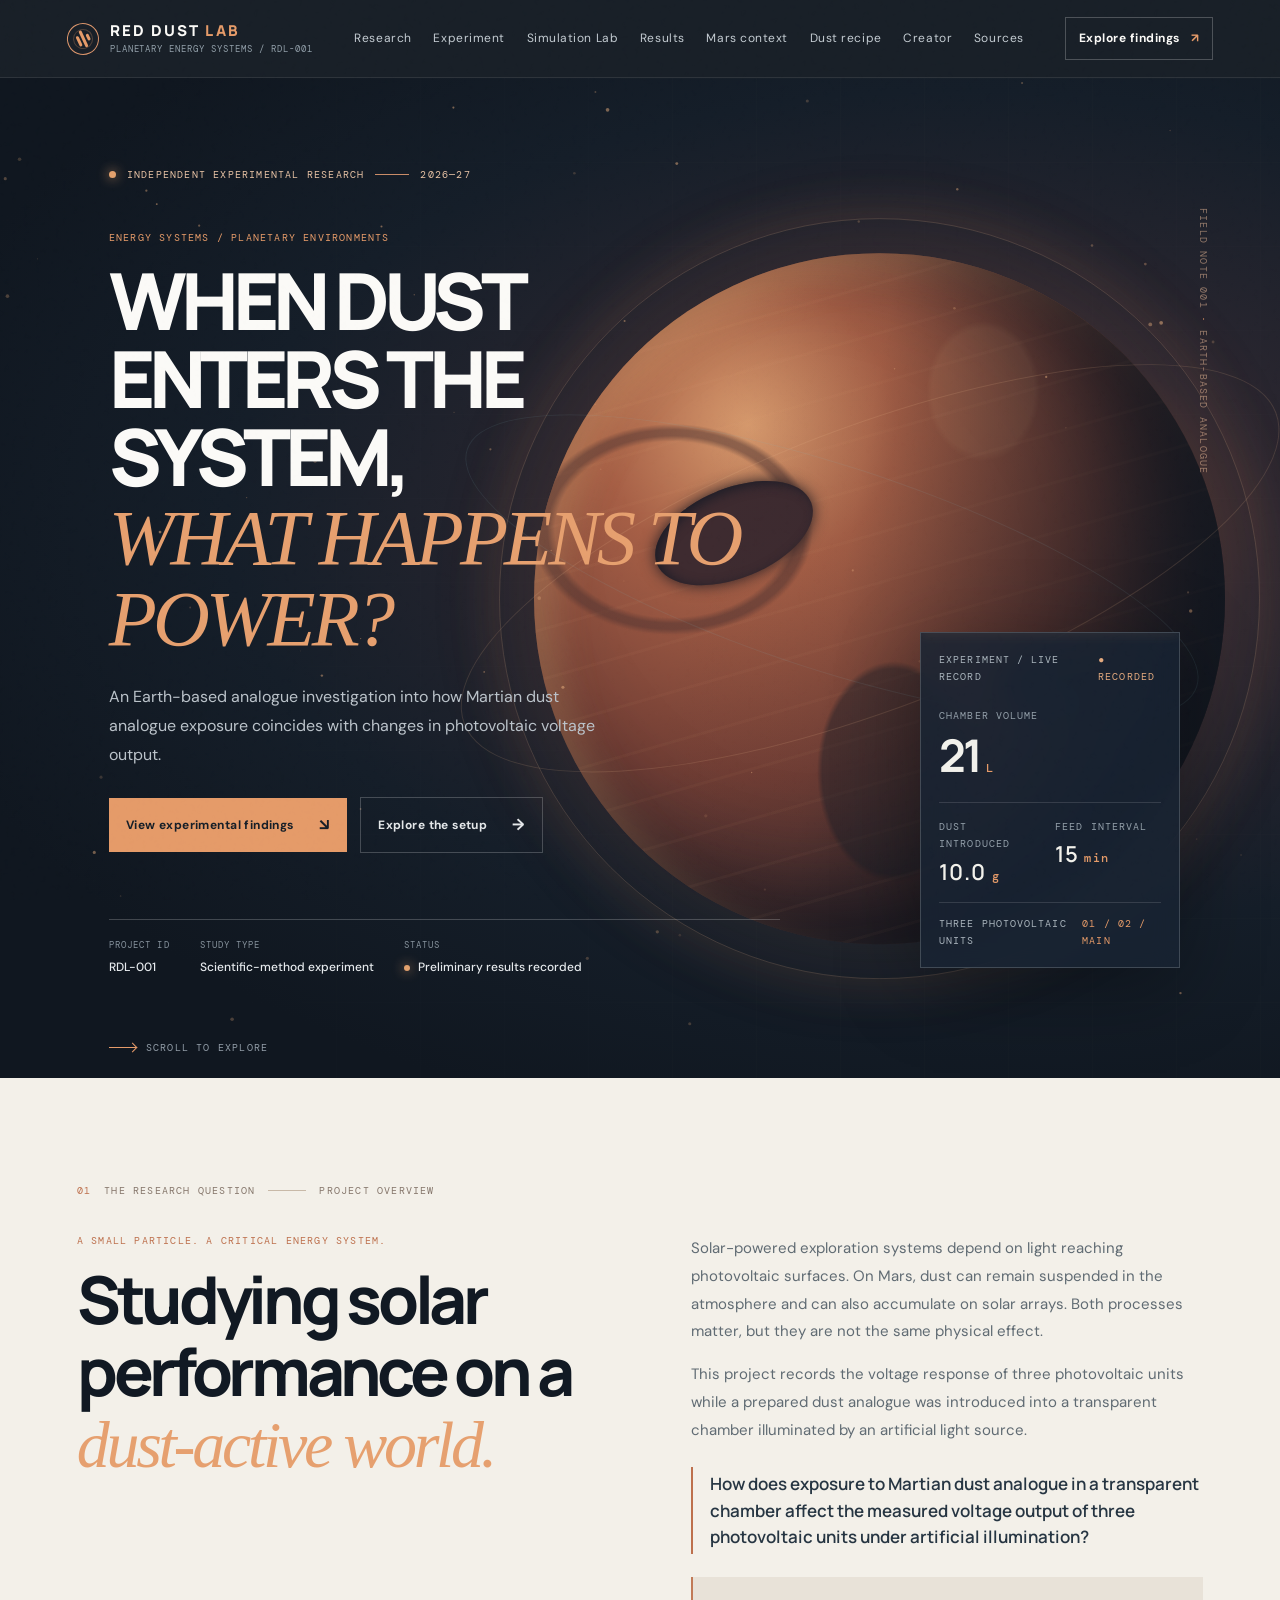
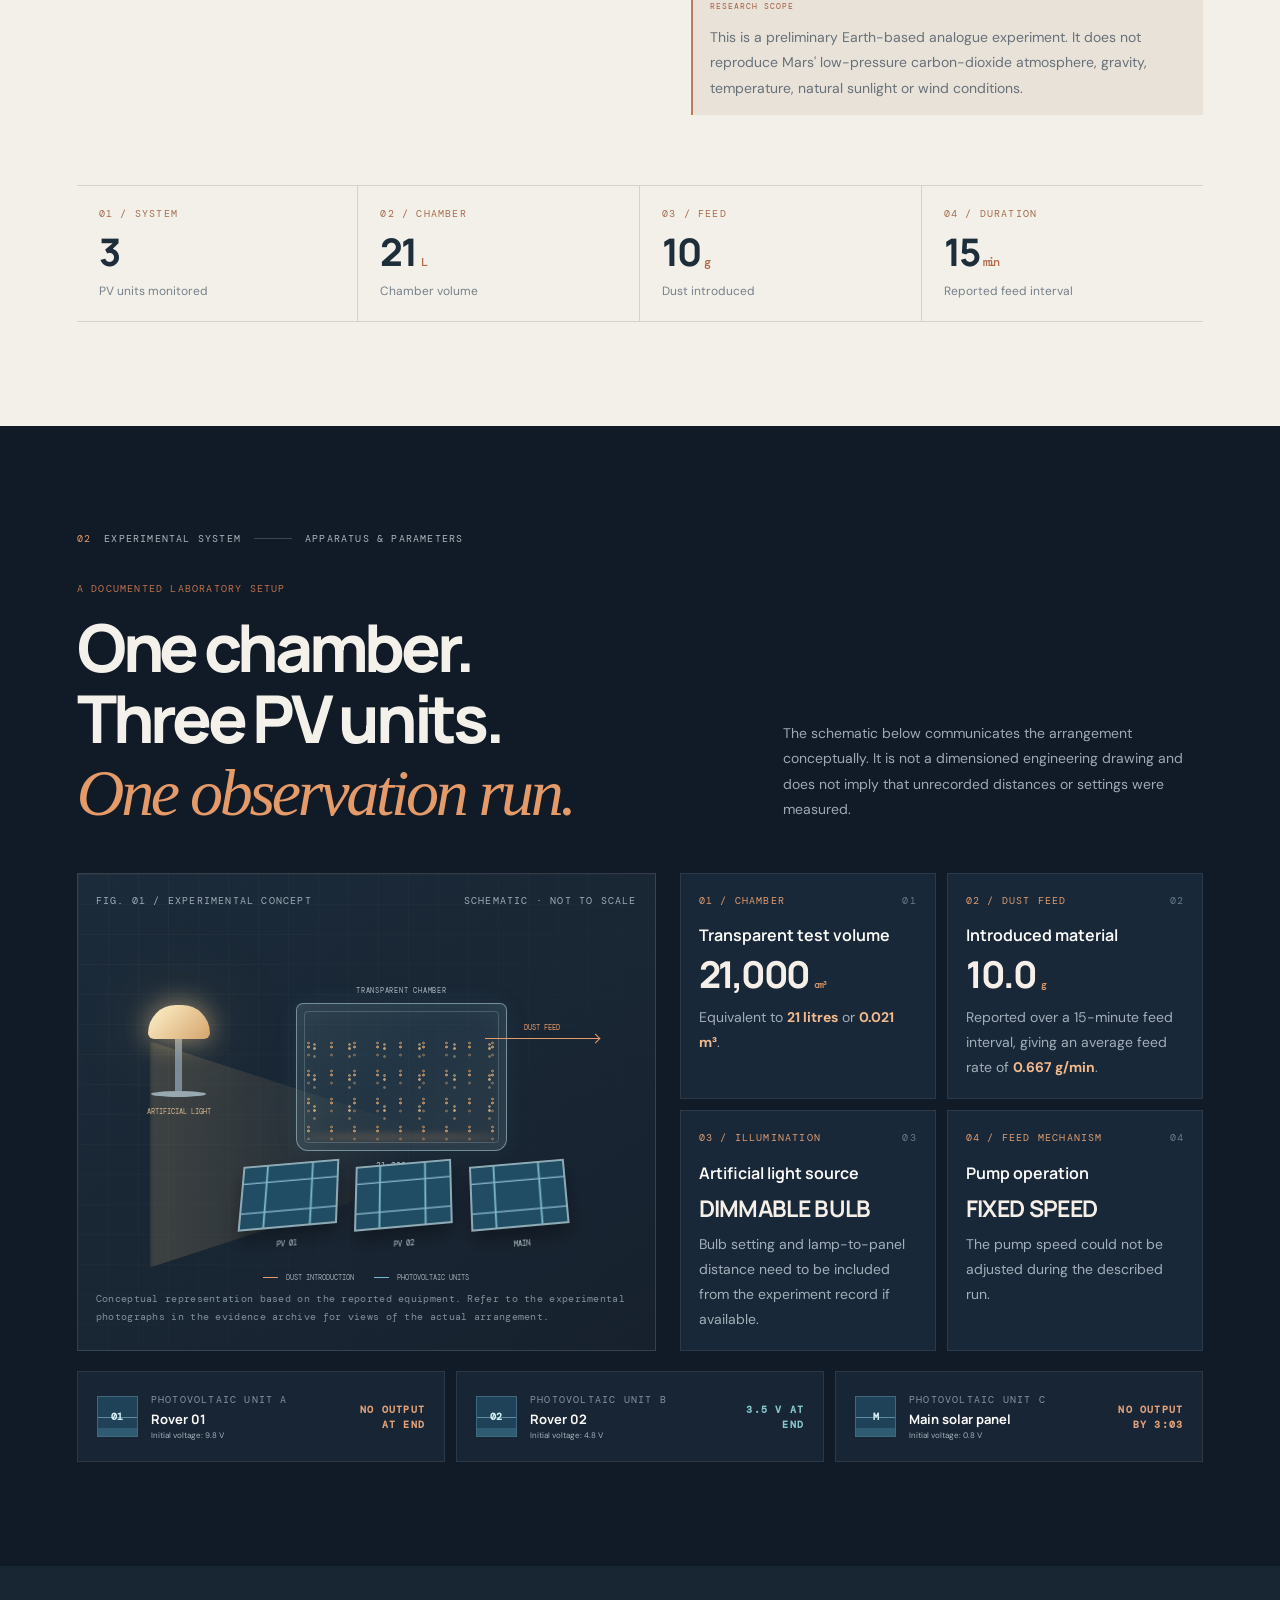
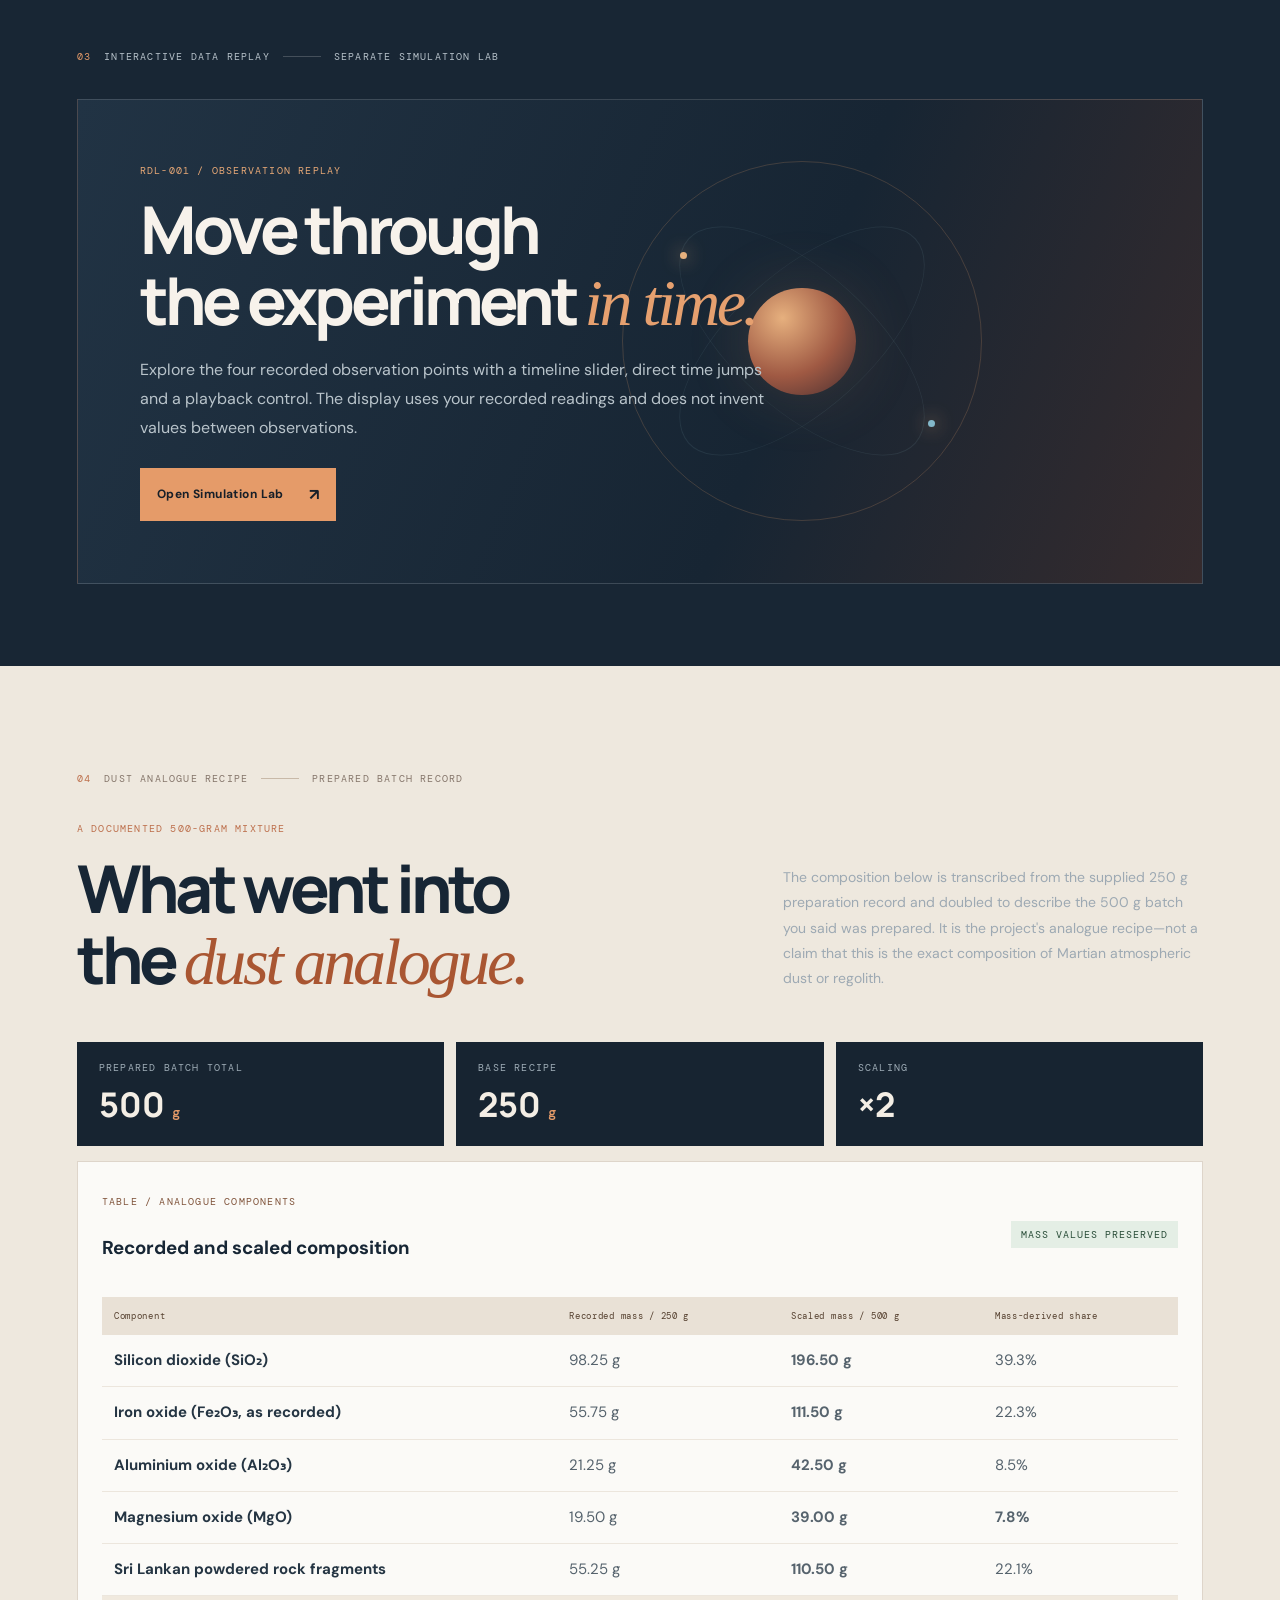
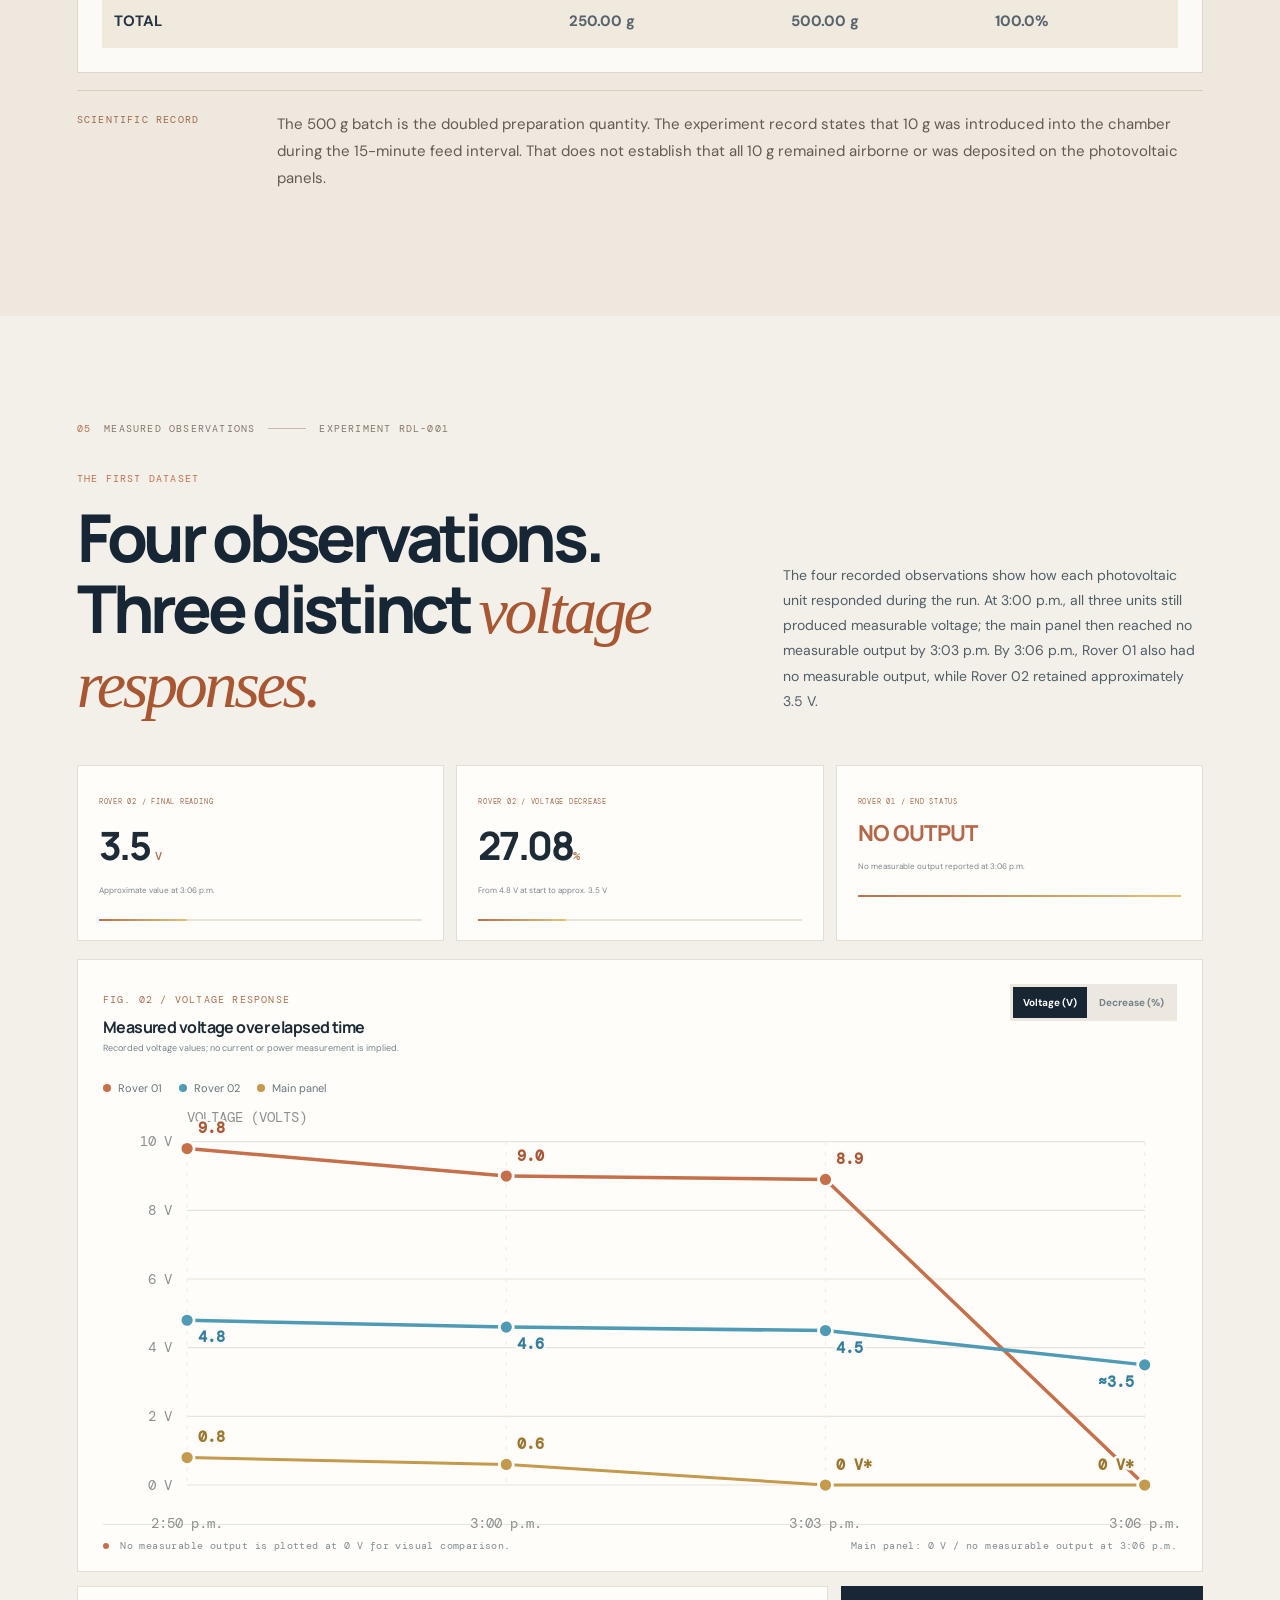
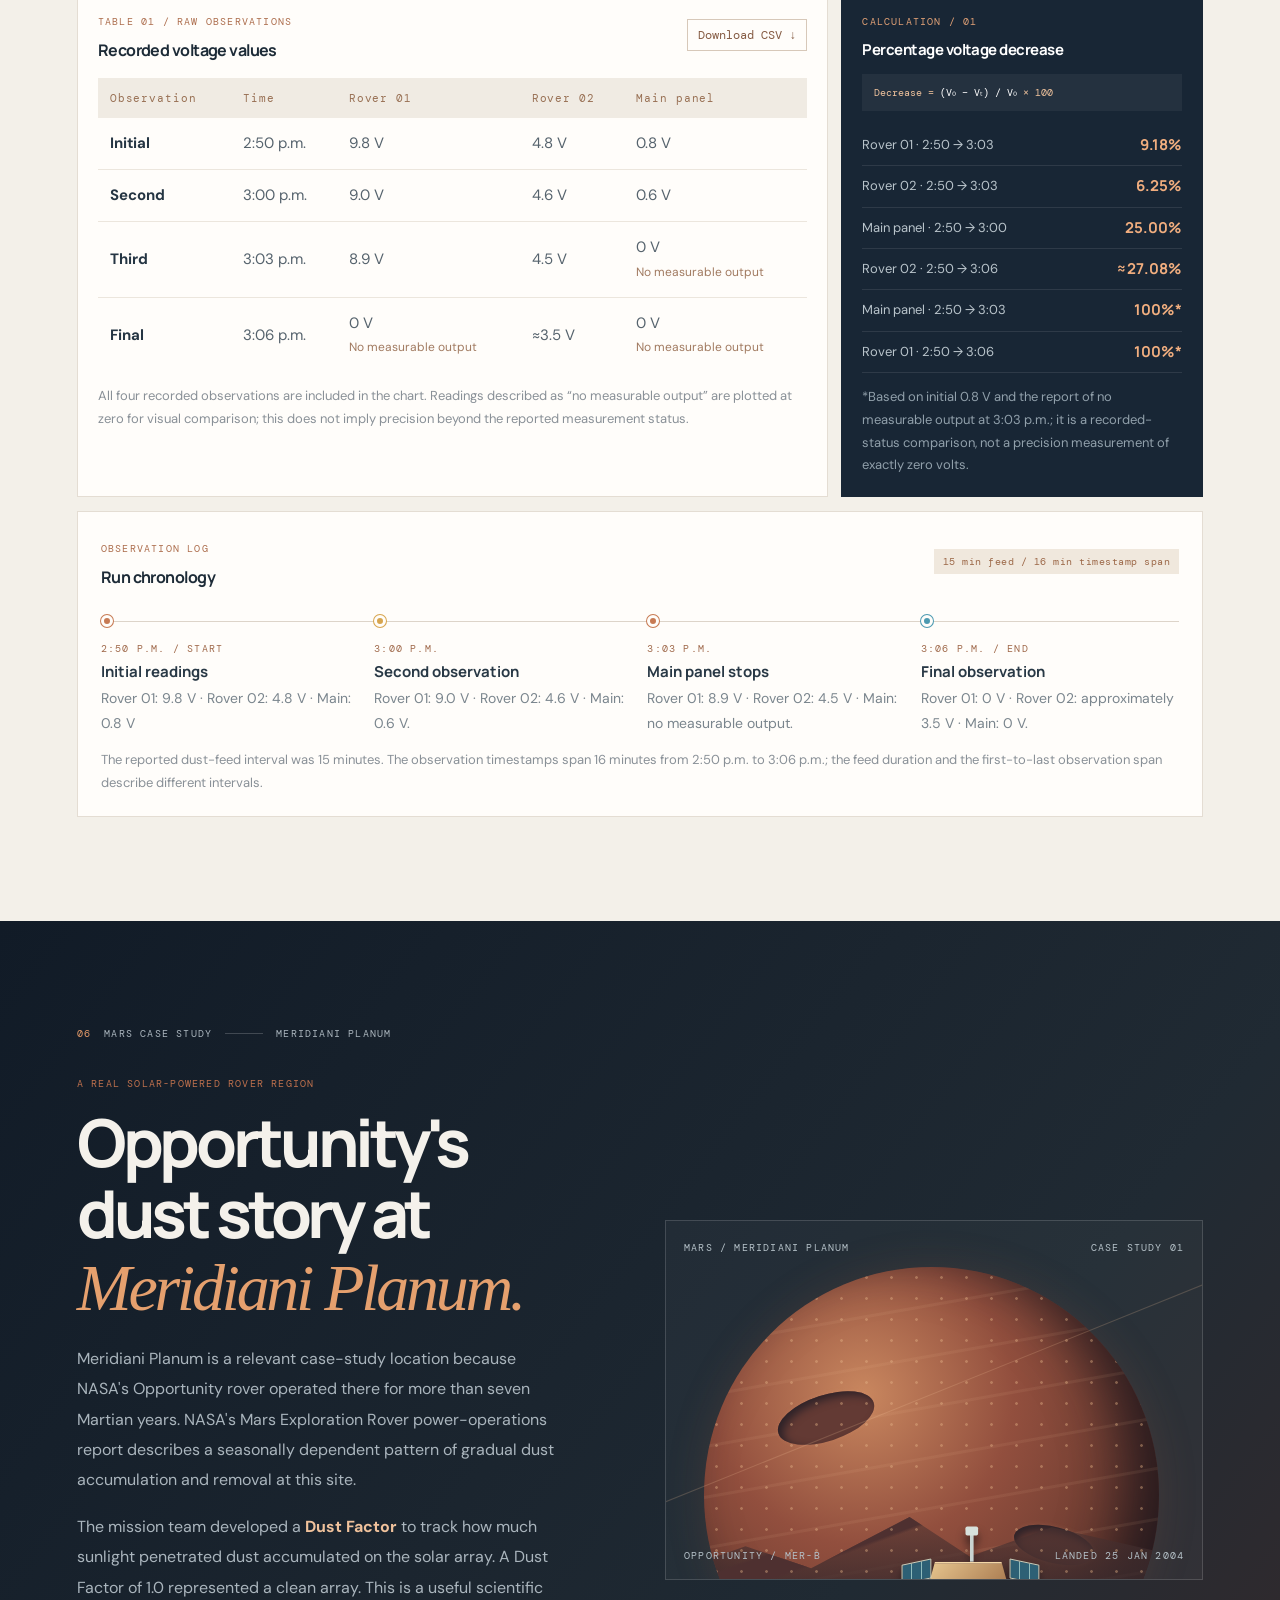
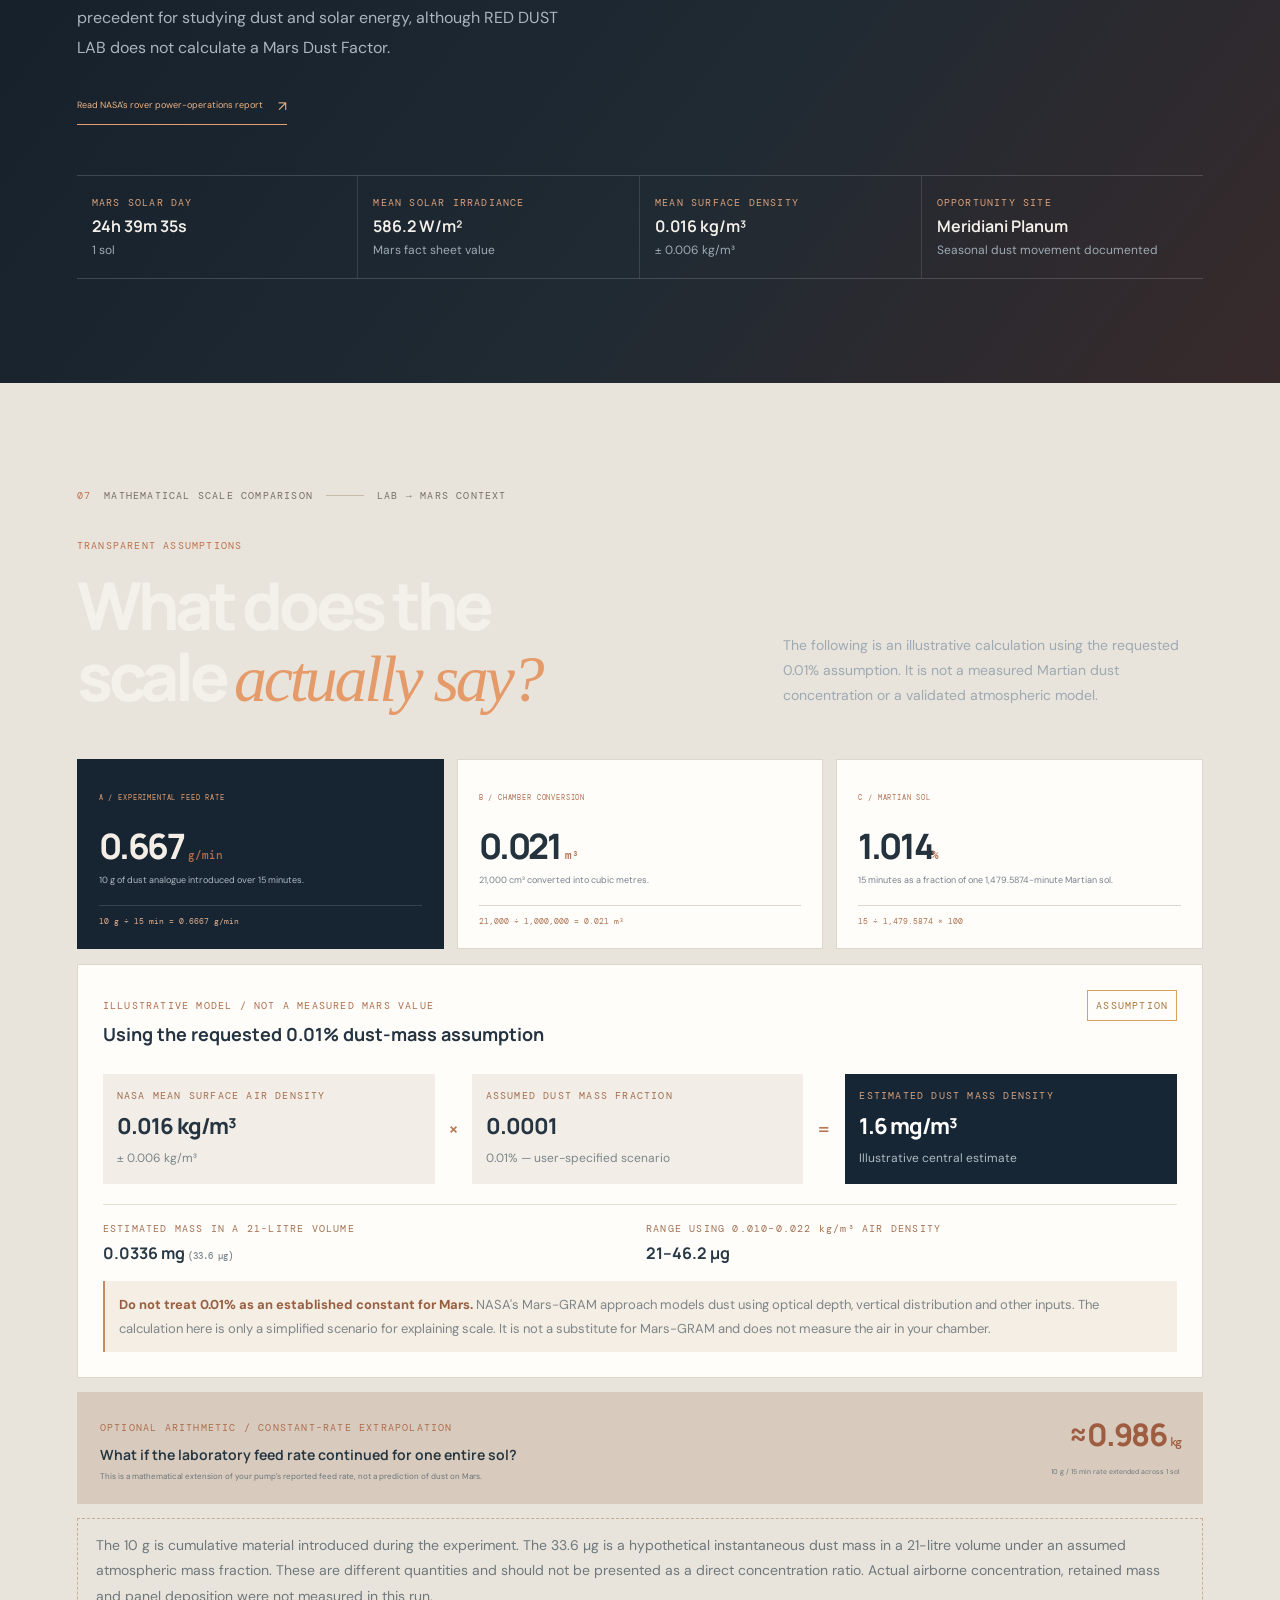
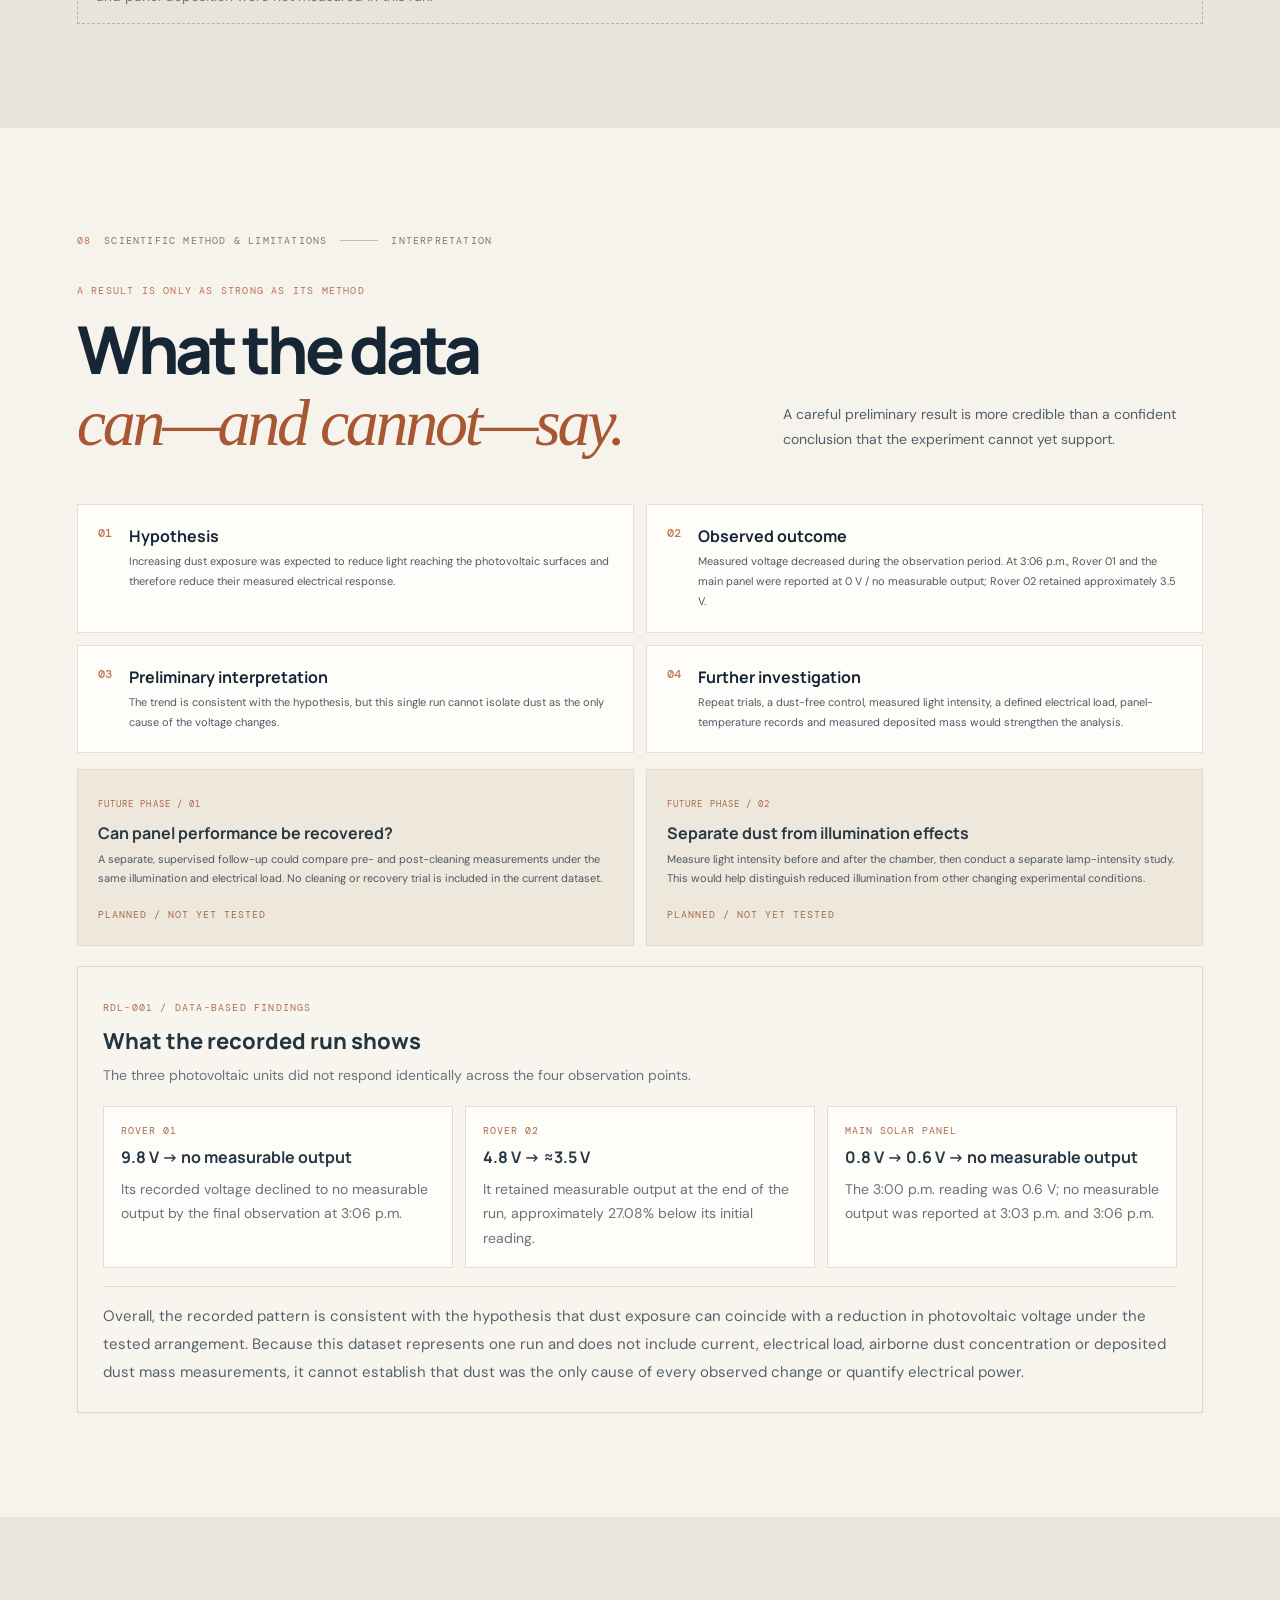
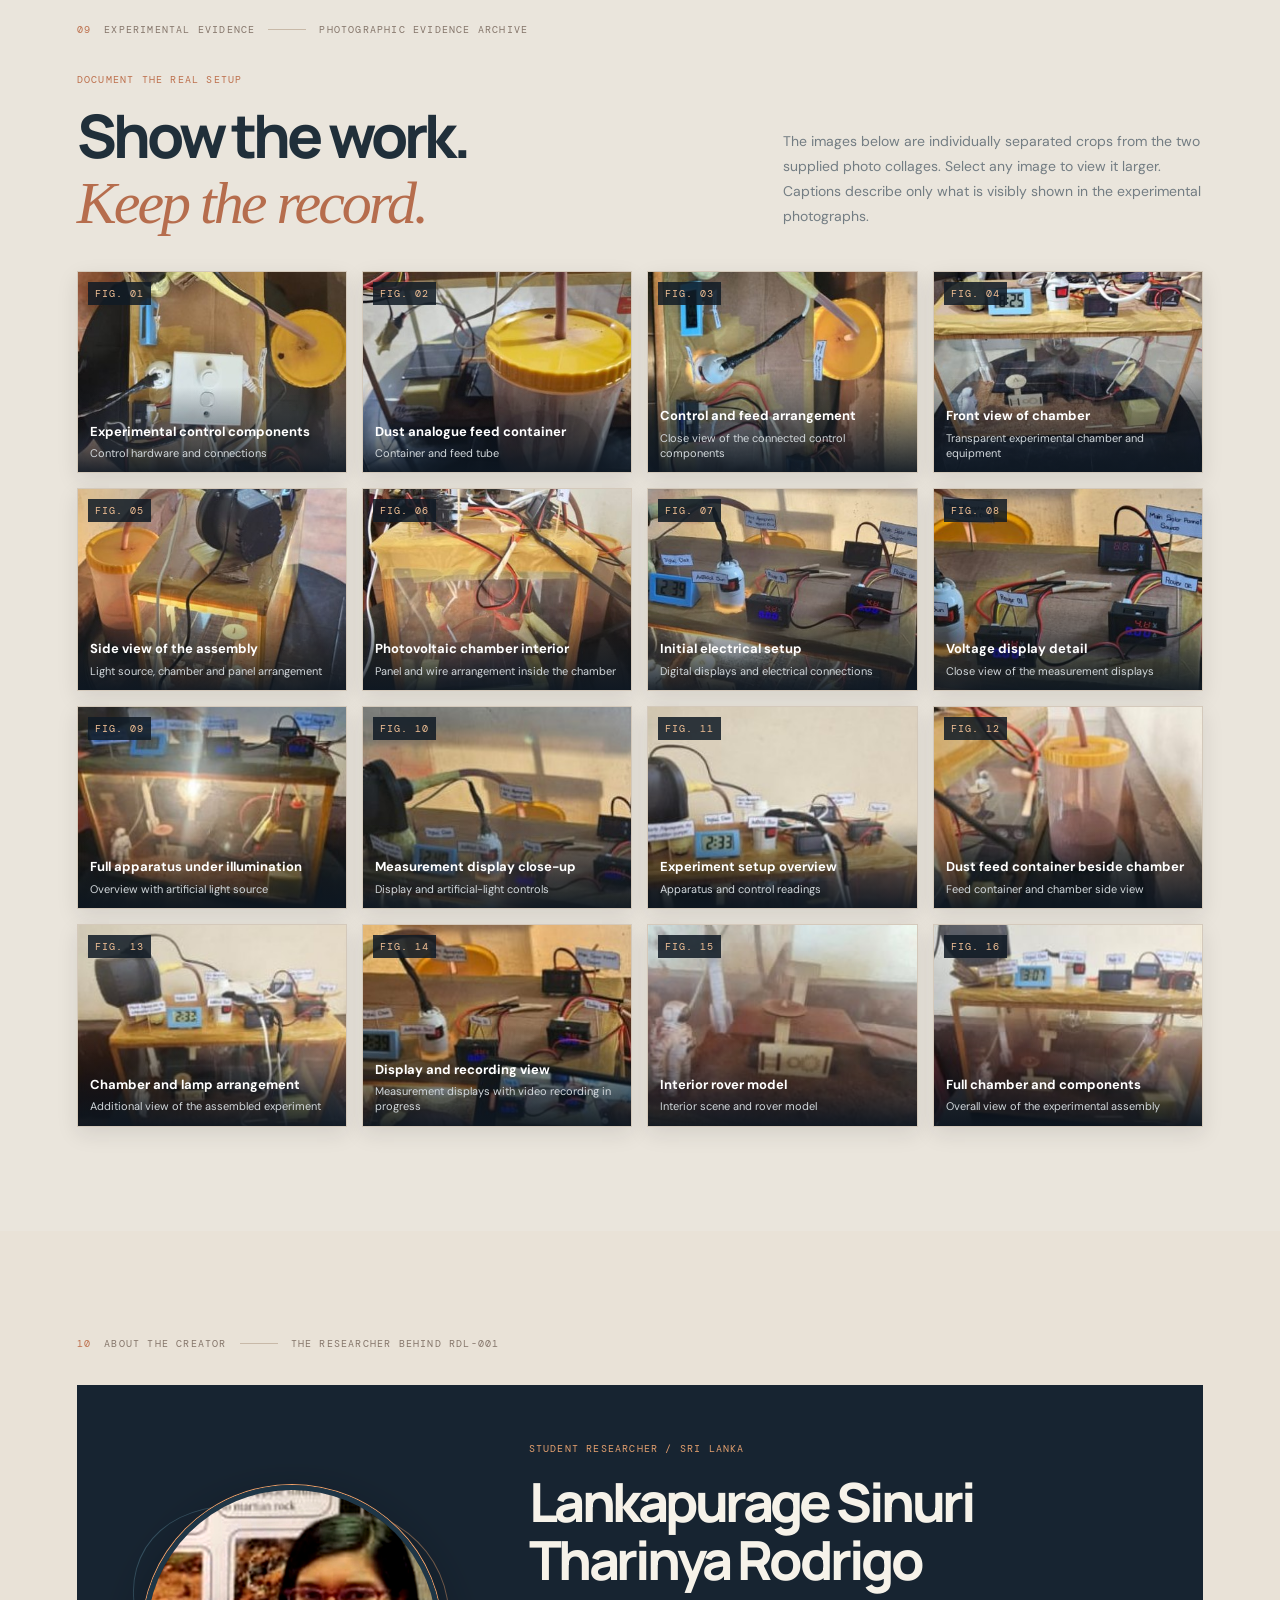
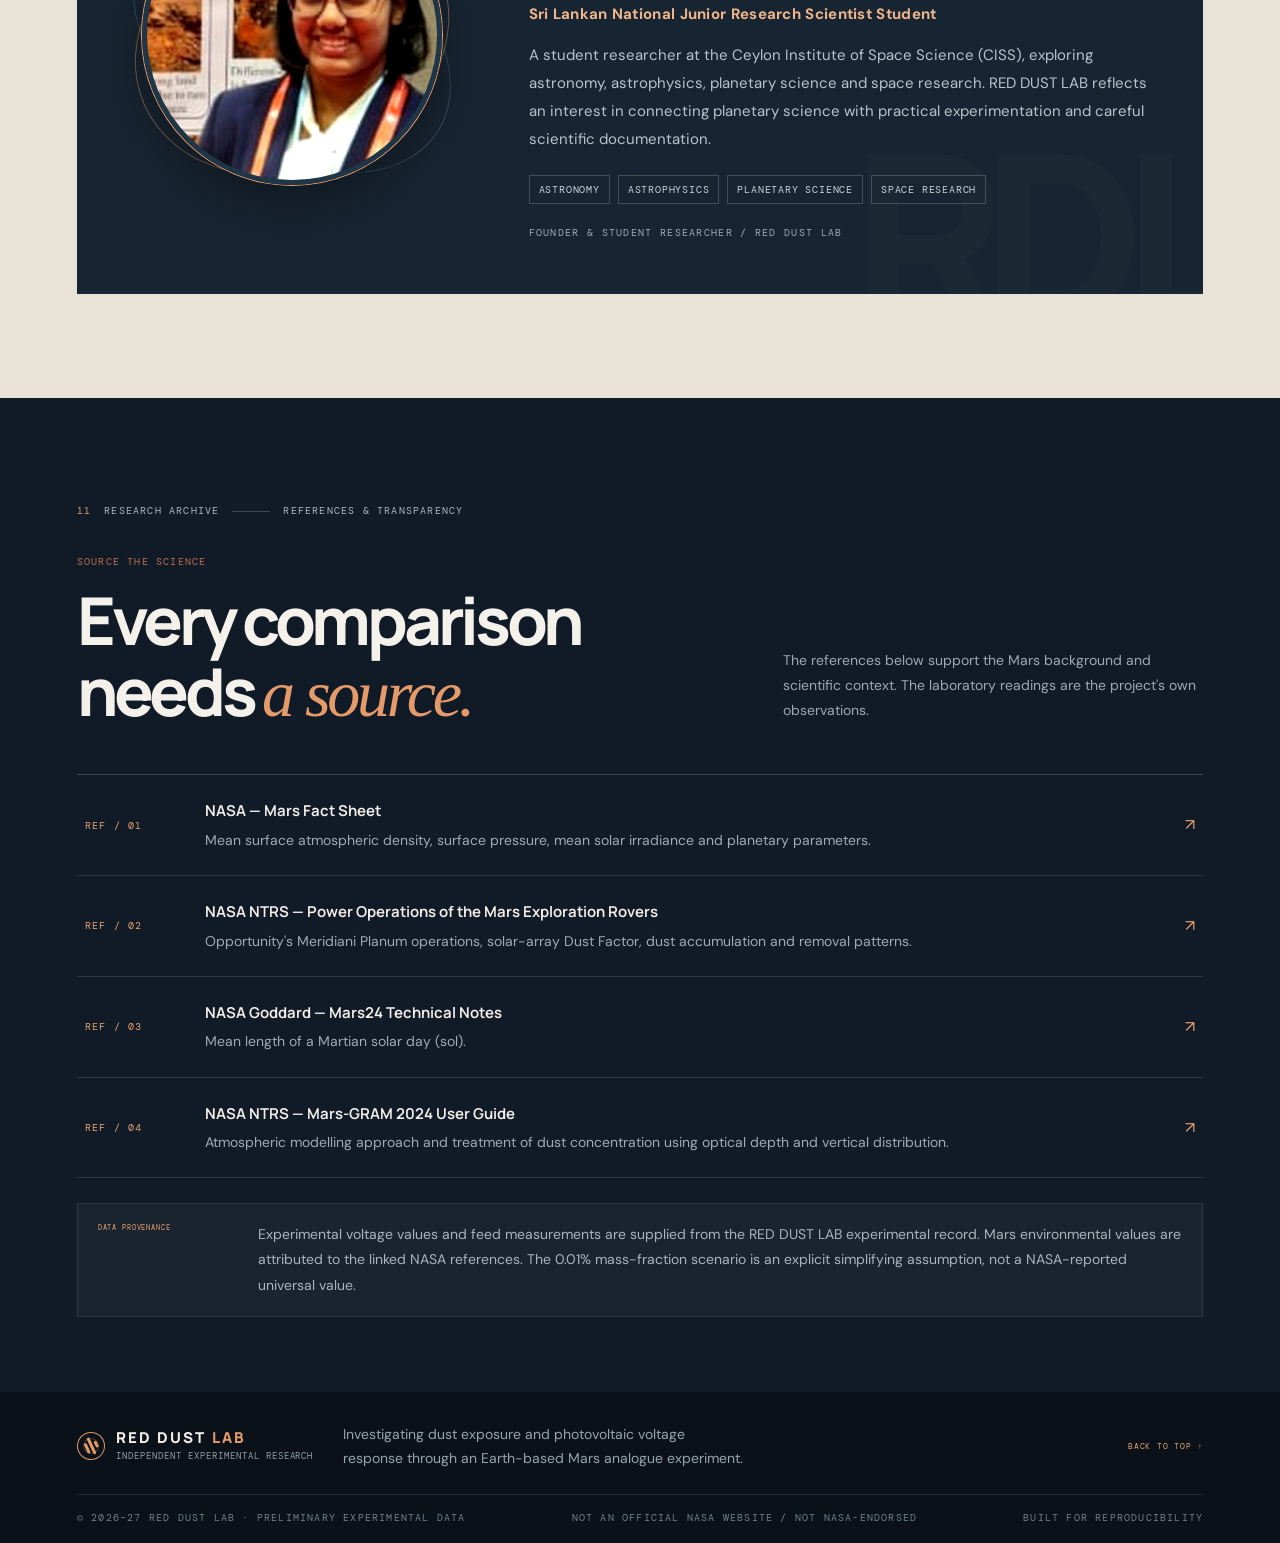
==== commit 78b80ee1: "Additional Changes" ====
--- a/index.html
+++ b/index.html
@@ -173,11 +173,10 @@
             <tr><td>Silicon dioxide (SiO₂)</td><td>98.25 g</td><td><strong>196.50 g</strong></td><td>39.3%</td></tr>
             <tr><td>Iron oxide (Fe₂O₃, as recorded)</td><td>55.75 g</td><td><strong>111.50 g</strong></td><td>22.3%</td></tr>
             <tr><td>Aluminium oxide (Al₂O₃)</td><td>21.25 g</td><td><strong>42.50 g</strong></td><td>8.5%</td></tr>
-            <tr class="recipe-alert-row"><td>Magnesium oxide (MgO)</td><td>19.50 g</td><td><strong>39.00 g</strong></td><td><strong>7.8%*</strong></td></tr>
+            <tr class="recipe-composition-row"><td>Magnesium oxide (MgO)</td><td>19.50 g</td><td><strong>39.00 g</strong></td><td><strong>7.8%</strong></td></tr>
             <tr><td>Sri Lankan powdered rock fragments</td><td>55.25 g</td><td><strong>110.50 g</strong></td><td>22.1%</td></tr>
             <tr class="recipe-total"><td><strong>TOTAL</strong></td><td><strong>250.00 g</strong></td><td><strong>500.00 g</strong></td><td><strong>100.0%</strong></td></tr>
           </tbody></table></div>
-          <div class="recipe-warning"><b>* Composition discrepancy to verify</b><p>Your message listed MgO as 8.9%, but 19.50 g ÷ 250 g × 100 = <strong>7.8%</strong>. The five percentages as originally typed add to 101.1%. The recorded component masses add exactly to 250 g, and the percentages calculated from those masses add to 100.0%. This table therefore preserves the masses and calculates the mass shares from them. Please compare this row with your original preparation notes before final submission.</p></div>
         </div>
         <div class="recipe-note reveal"><span class="chart-overline">SCIENTIFIC RECORD</span><p>The 500 g batch is the doubled preparation quantity. The experiment record states that 10 g was introduced into the chamber during the 15-minute feed interval. That does not establish that all 10 g remained airborne or was deposited on the photovoltaic panels.</p></div>
       </div>
--- a/styles.css
+++ b/styles.css
@@ -128,3 +128,48 @@
   .data-table{min-width:620px}
   .photo-lightbox{width:94vw;padding:42px 12px 14px}
 }
+
+
+/* V4.1 readability refinements requested for the prepared batch, dataset and interpretation */
+.recipe-section .section-heading h2,
+.results-section .section-heading h2,
+.methods-section .section-heading h2 {
+  color: #172635;
+}
+.recipe-section .section-heading h2 em,
+.results-section .section-heading h2 em,
+.methods-section .section-heading h2 em {
+  color: #a95632;
+}
+.recipe-table-card .table-card-head h3 {
+  color: #172635;
+}
+.recipe-table-card .table-card-head .chart-overline {
+  color: #80543b;
+}
+.recipe-table-card .recipe-status {
+  color: #294d38;
+  background: #e4eee5;
+}
+.recipe-table .data-table th,
+.recipe-table th {
+  color: #55402f;
+  background: #e9e1d6;
+  font-size: 9px;
+}
+.results-section .section-aside,
+.methods-section .section-aside {
+  color: #515e68;
+}
+.methods-section .method-card h3 {
+  color: #172635;
+}
+.methods-section .method-card p {
+  color: #4d5962;
+  font-size: 11px;
+}
+.methods-section .future-phase-grid article p {
+  color: #4d5962;
+  font-size: 11px;
+  line-height: 1.75;
+}
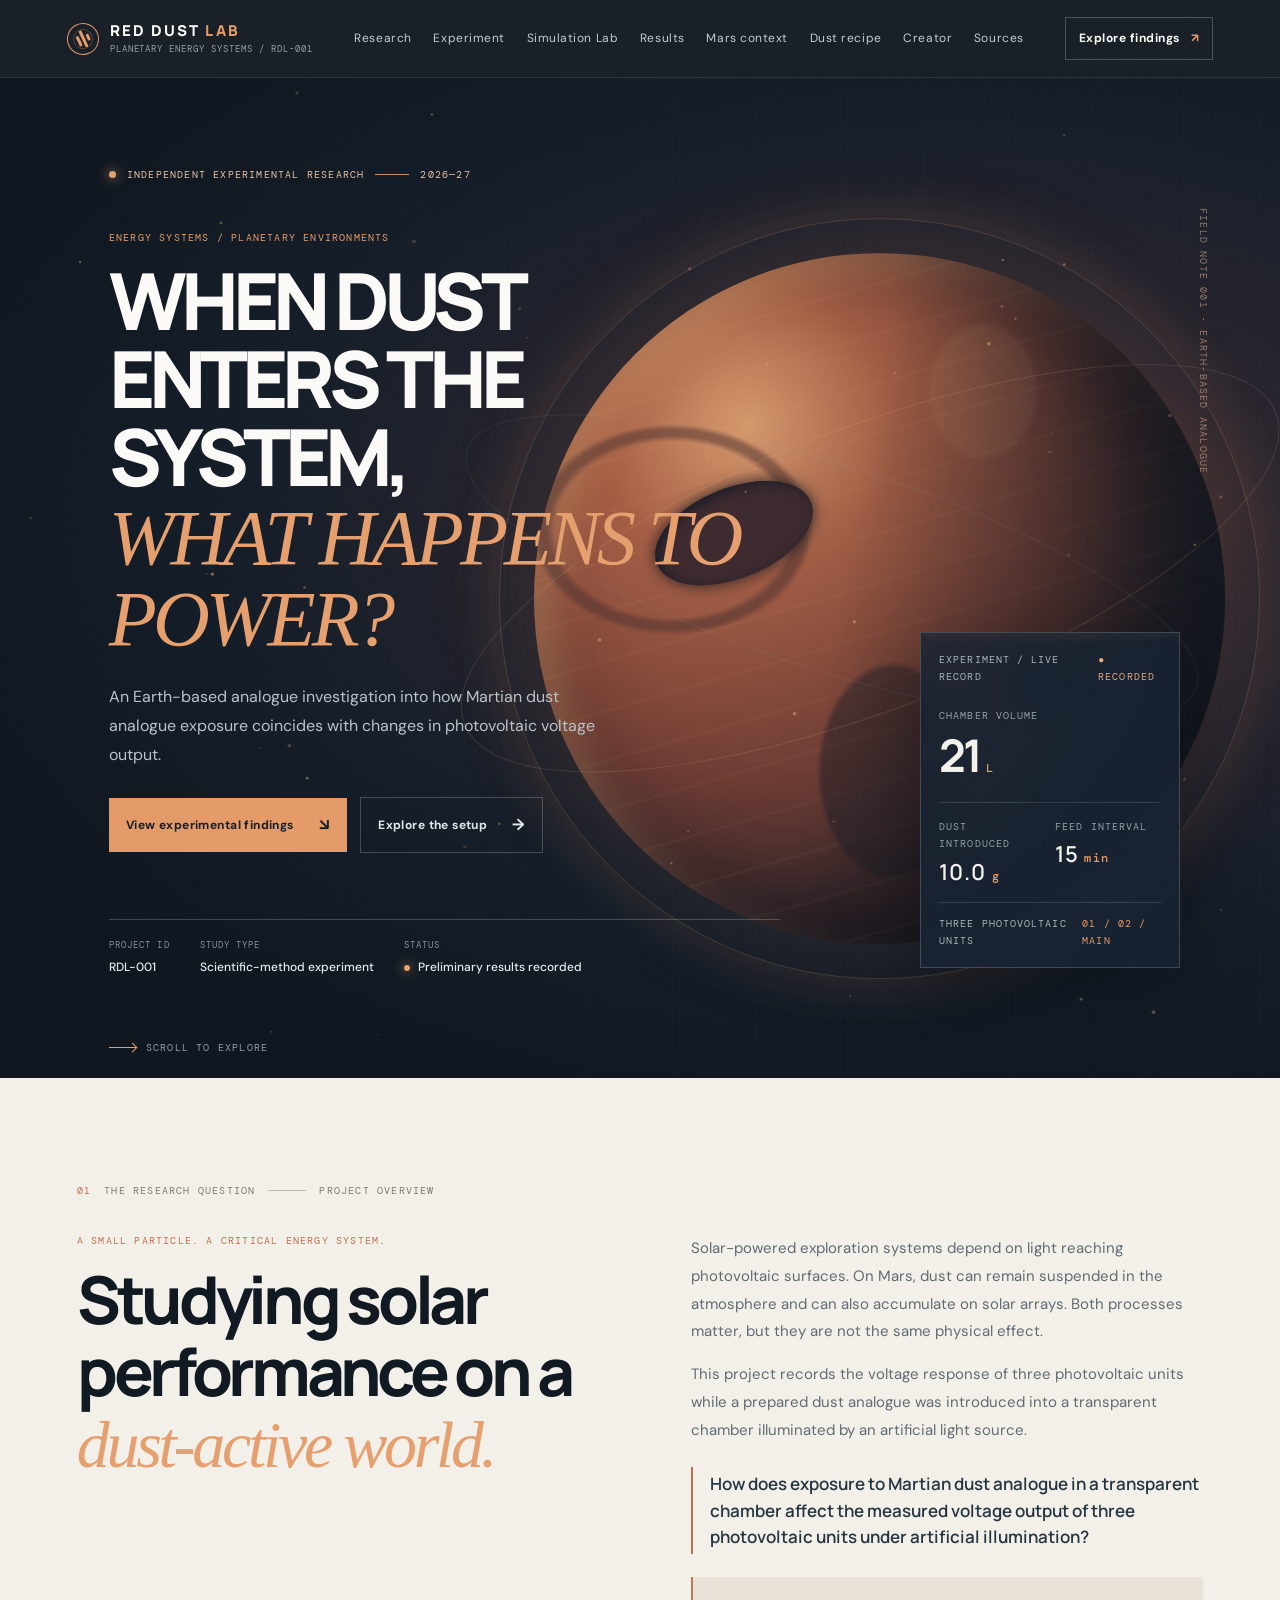
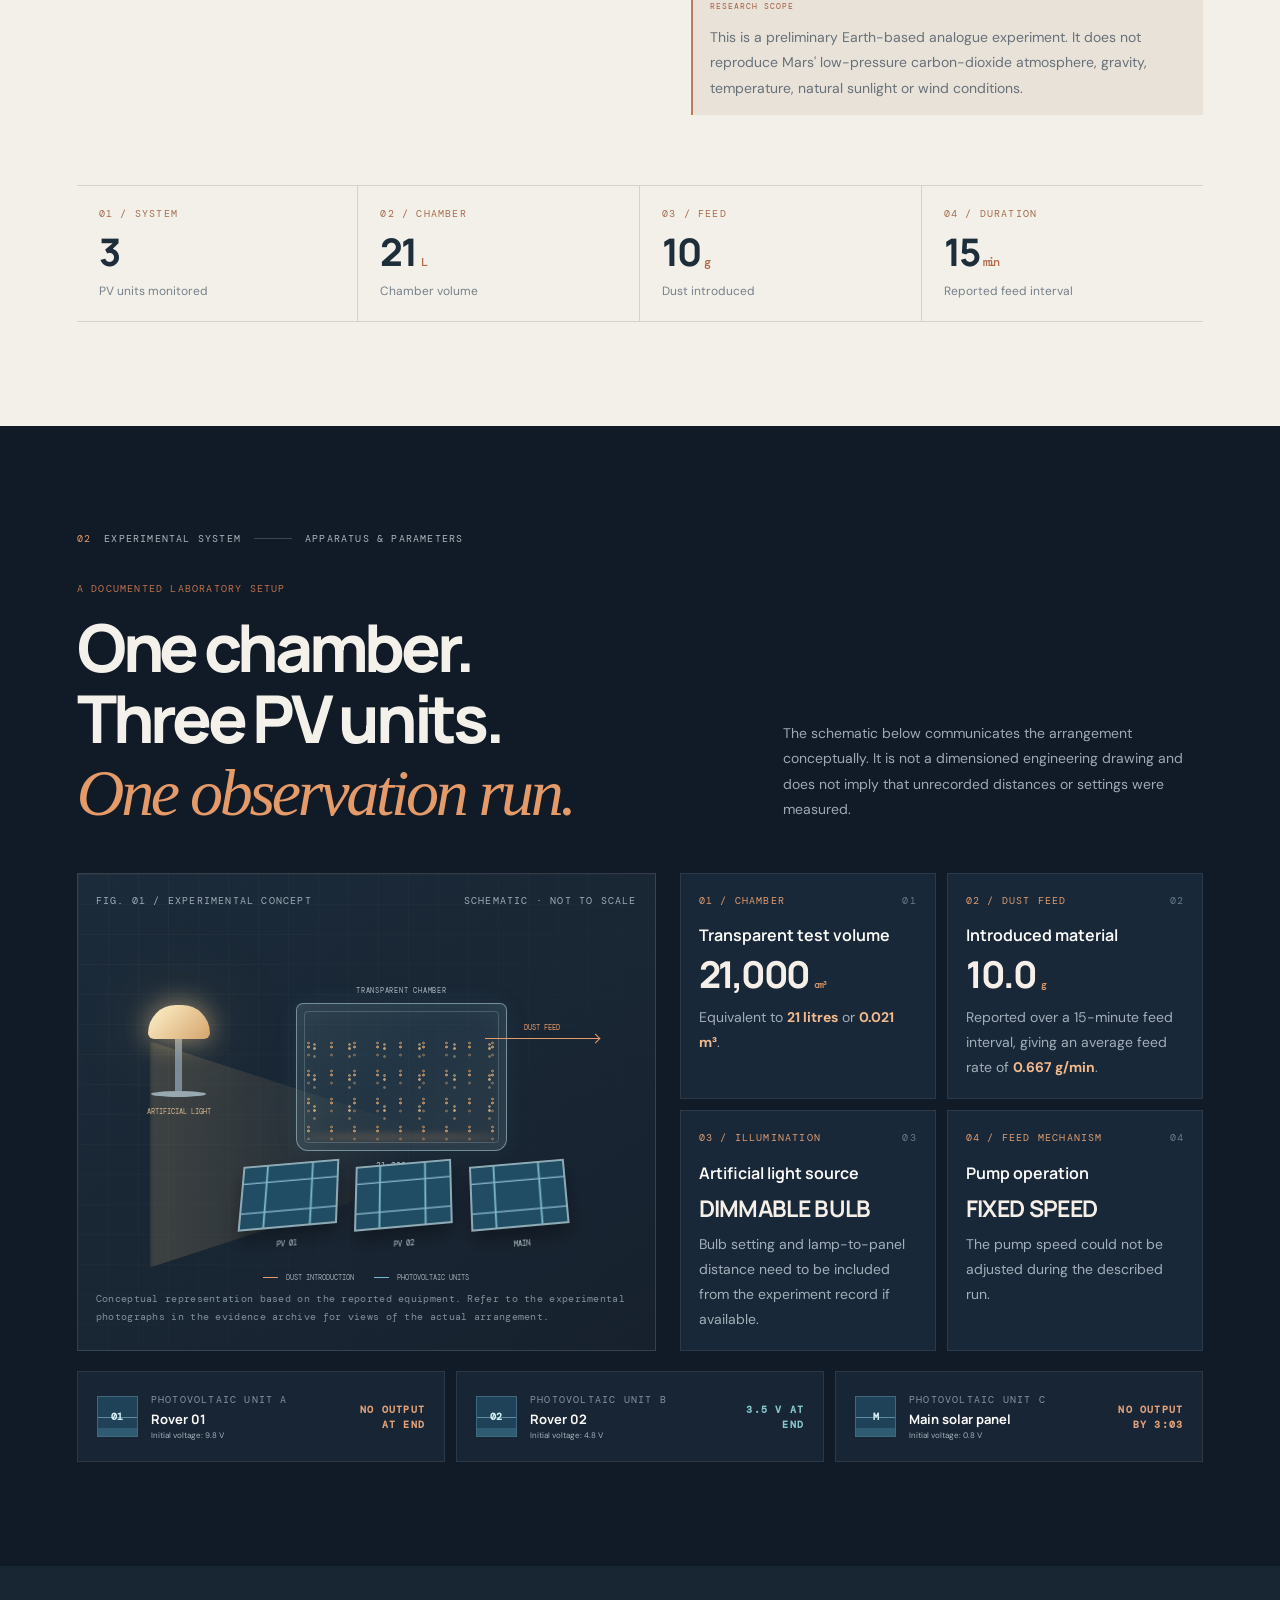
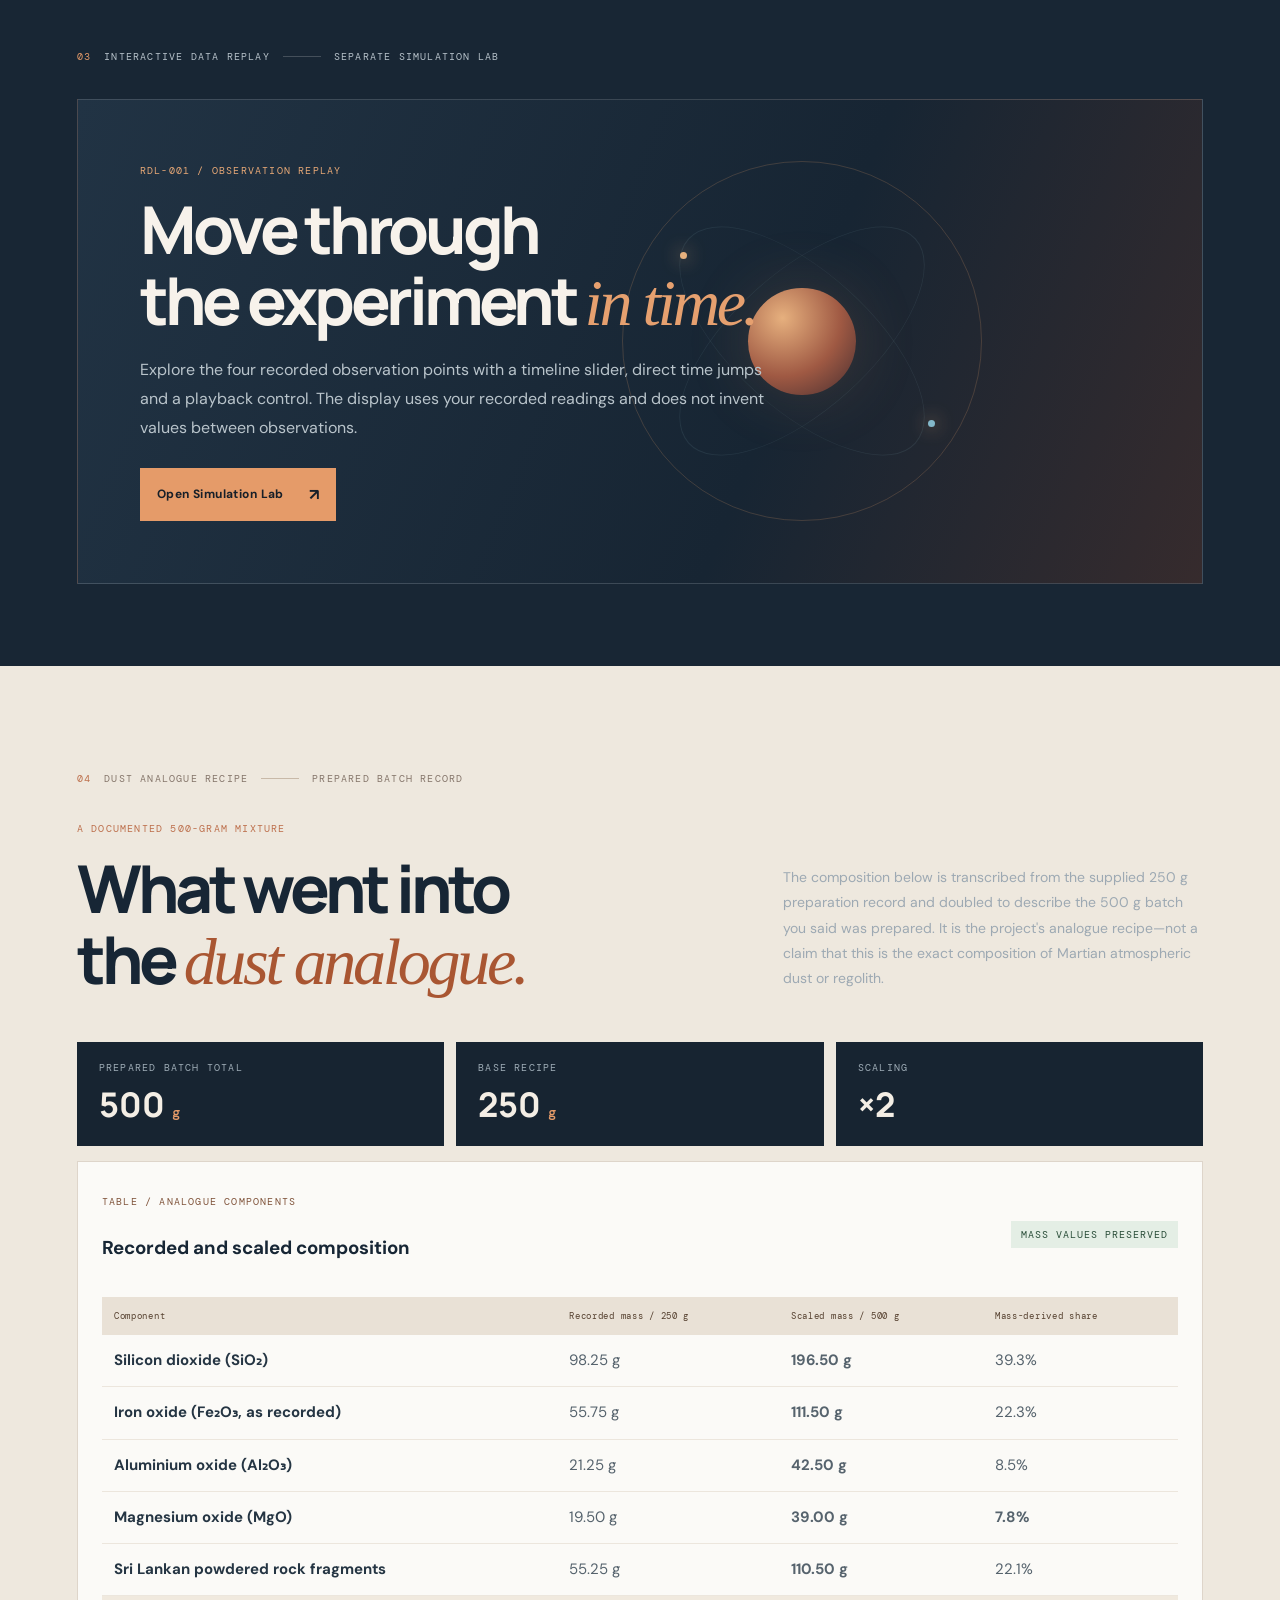
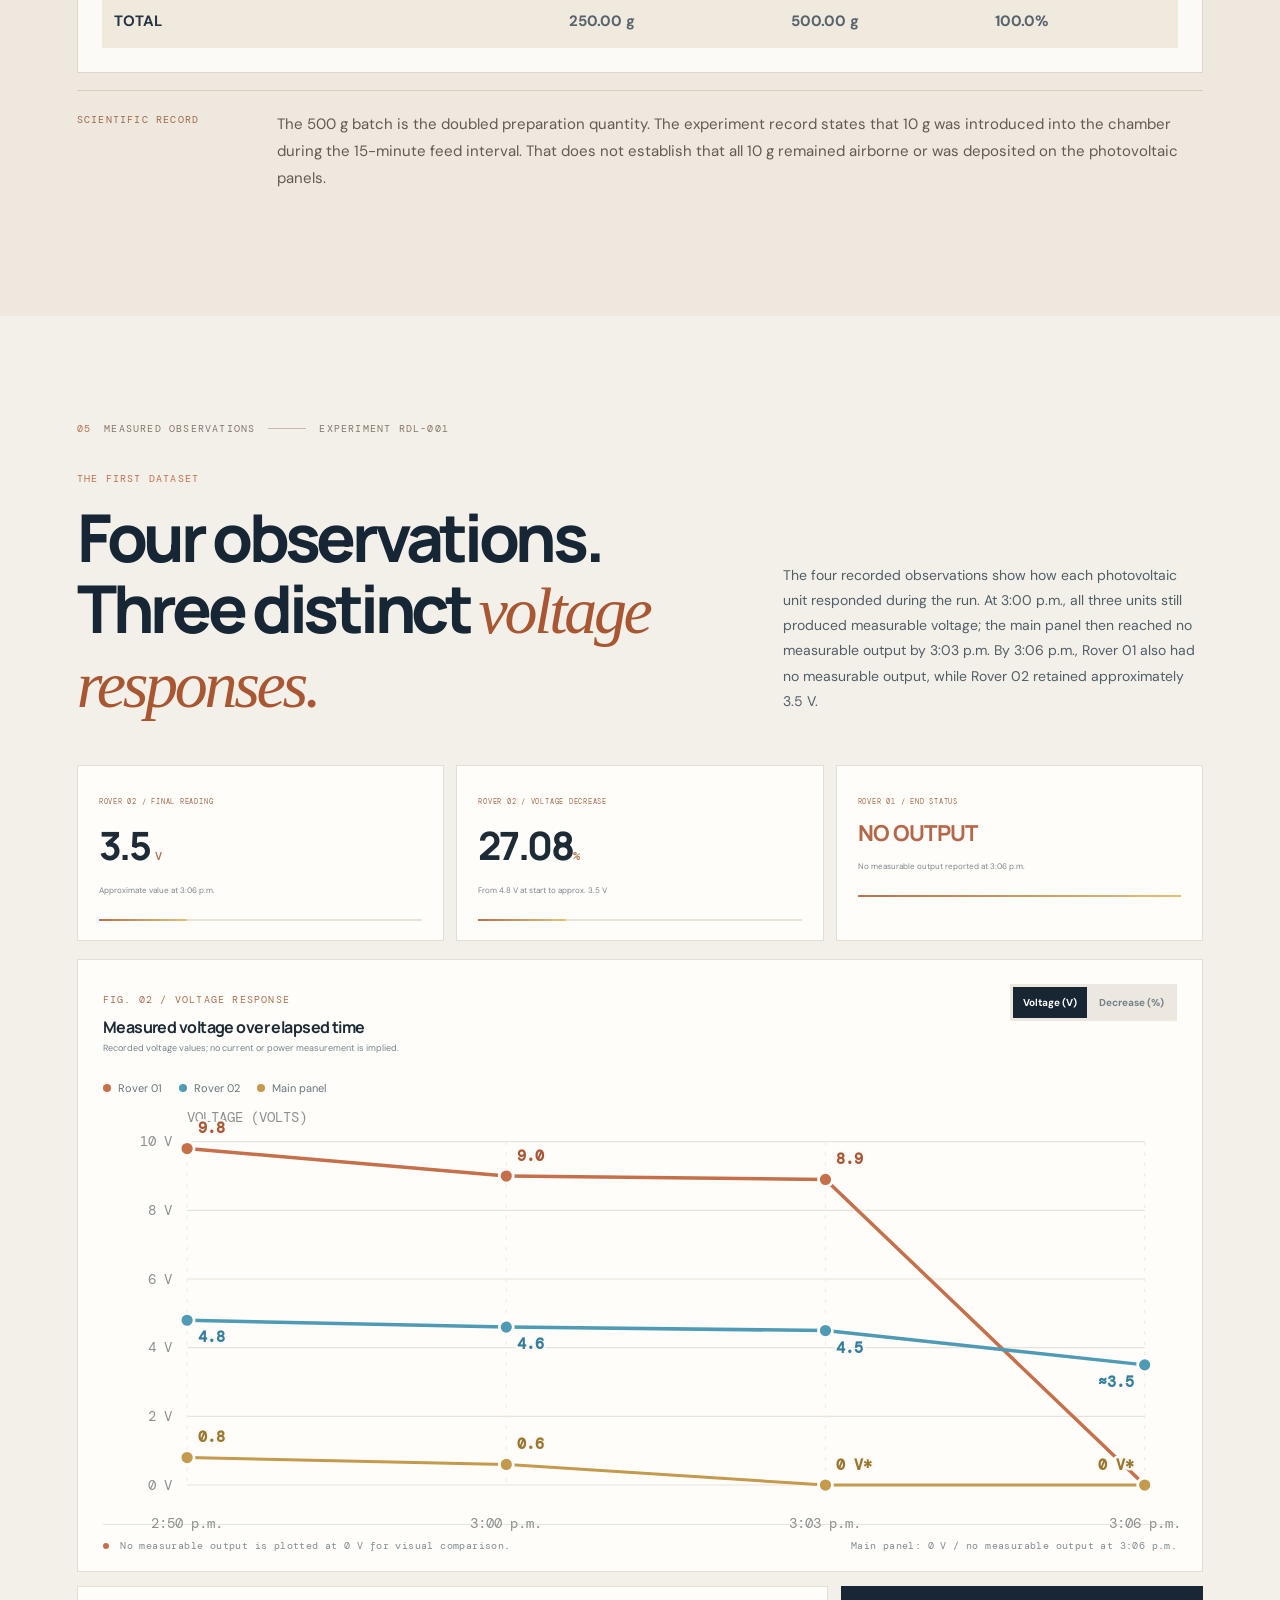
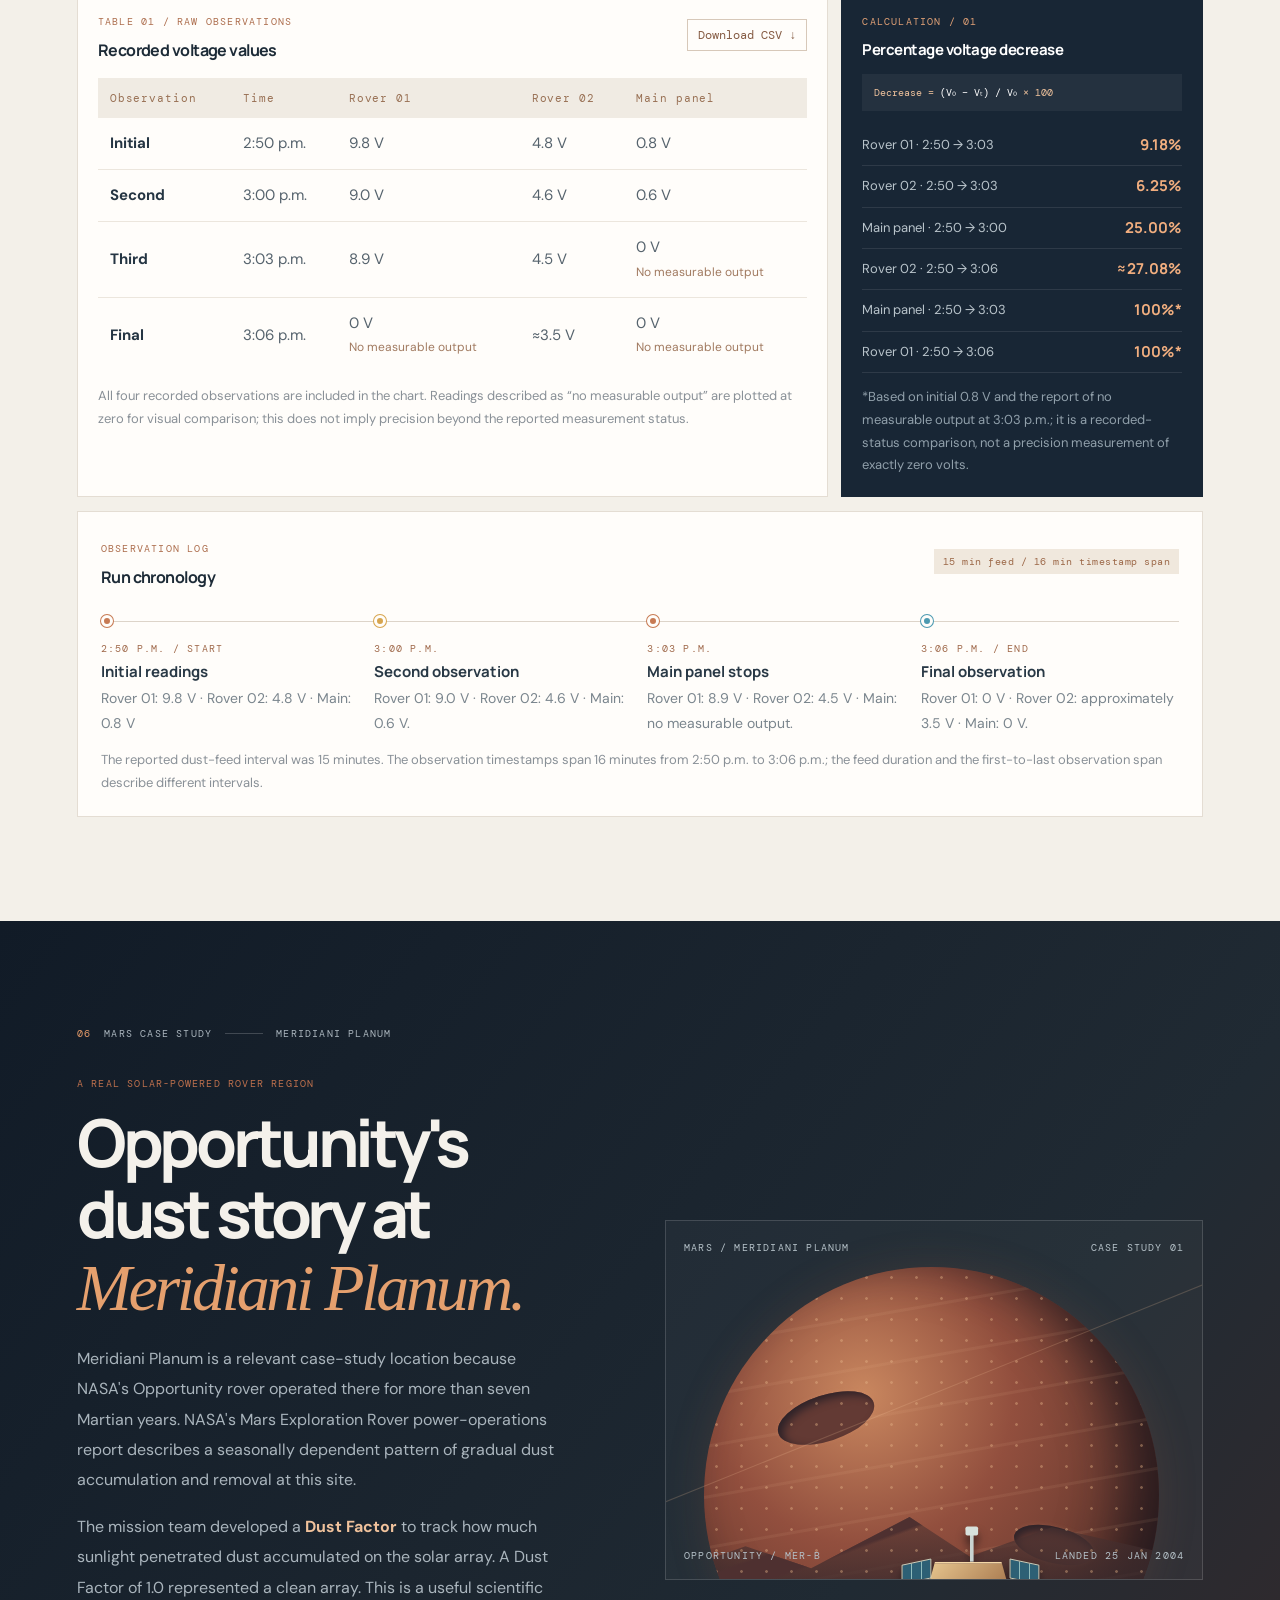
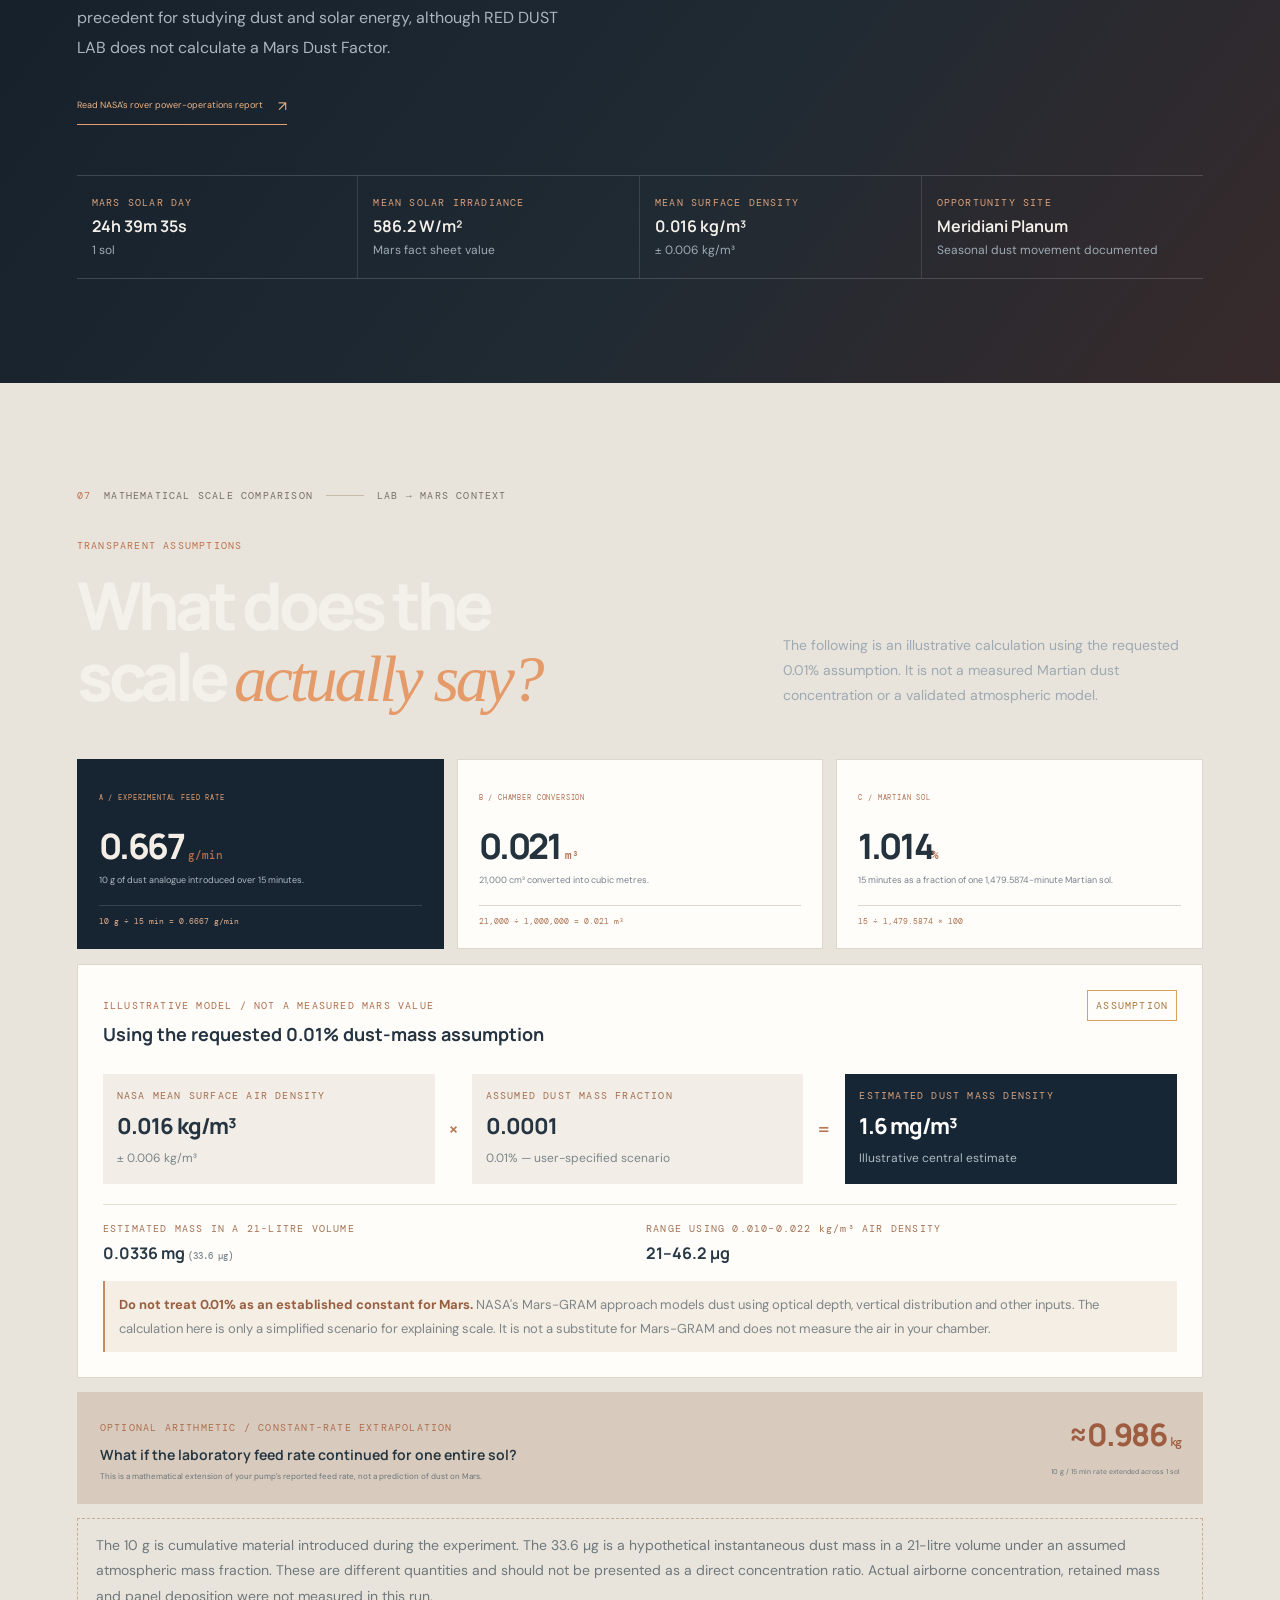
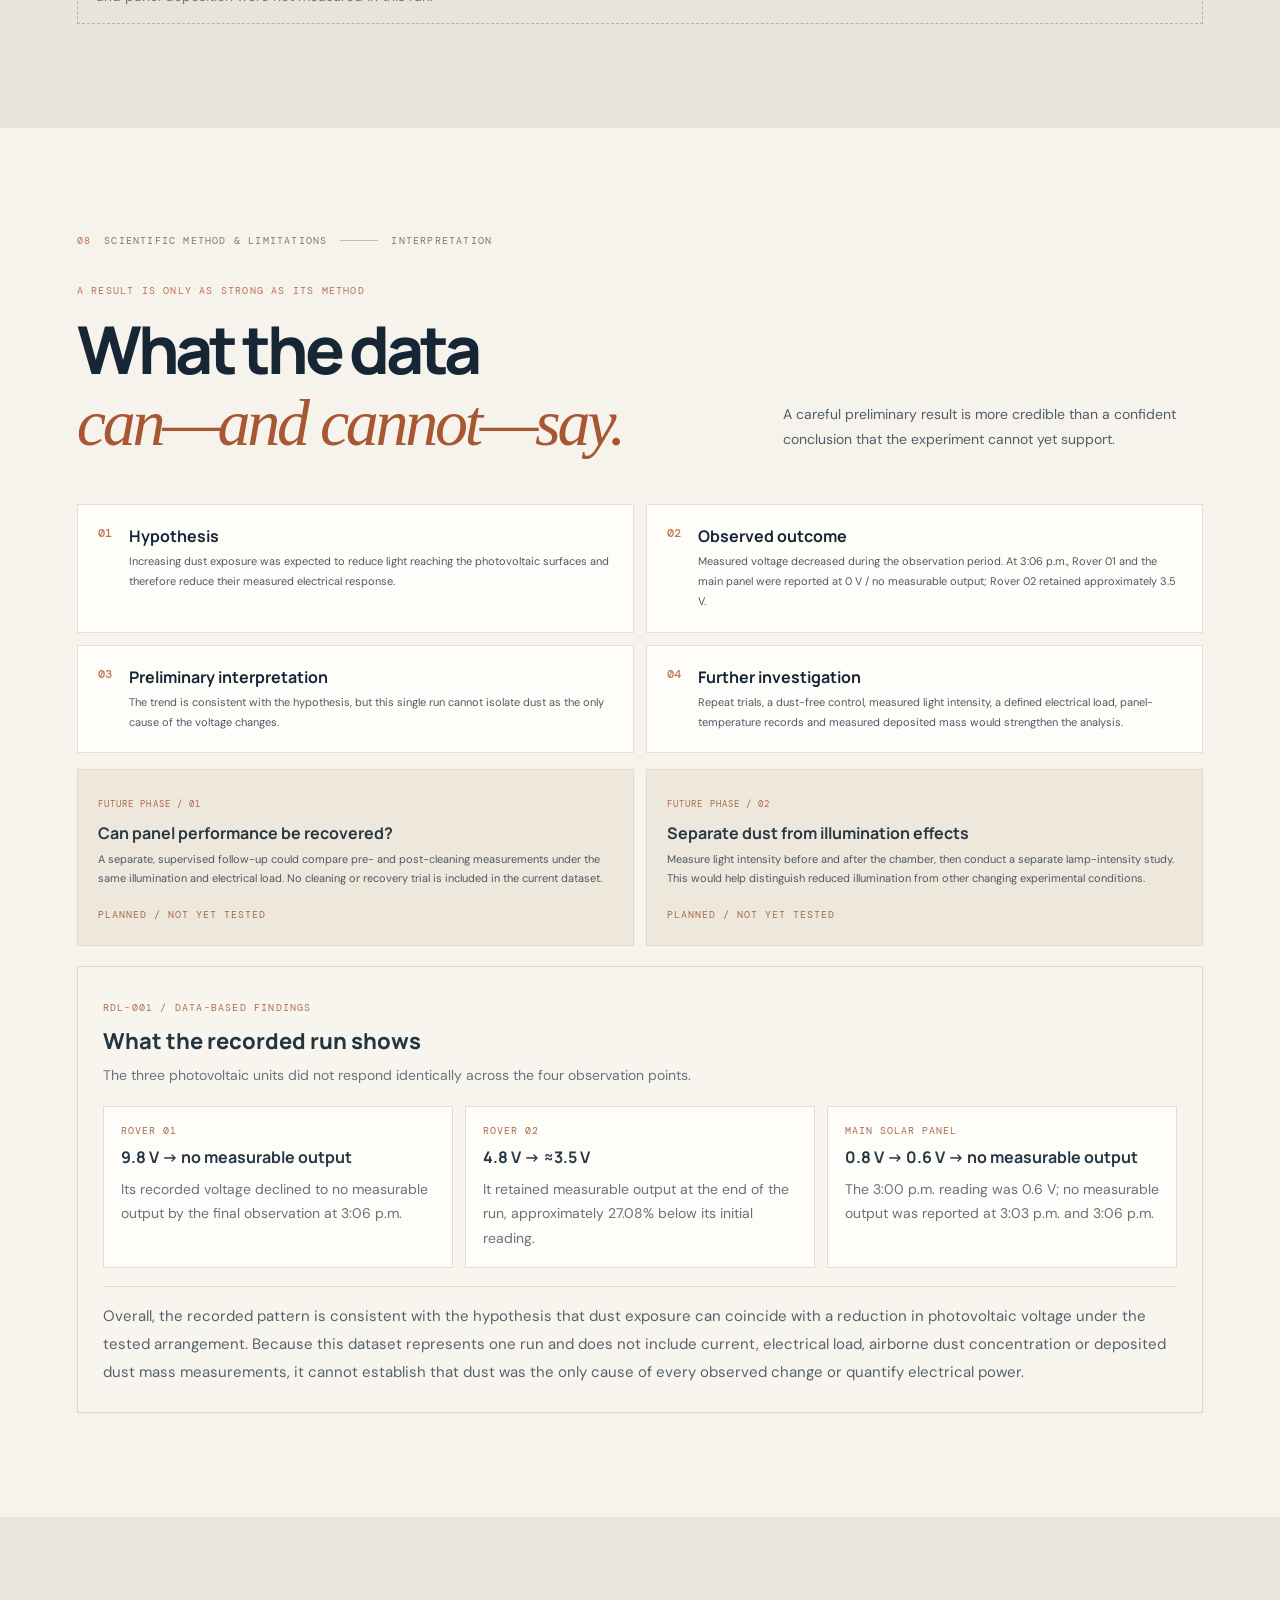
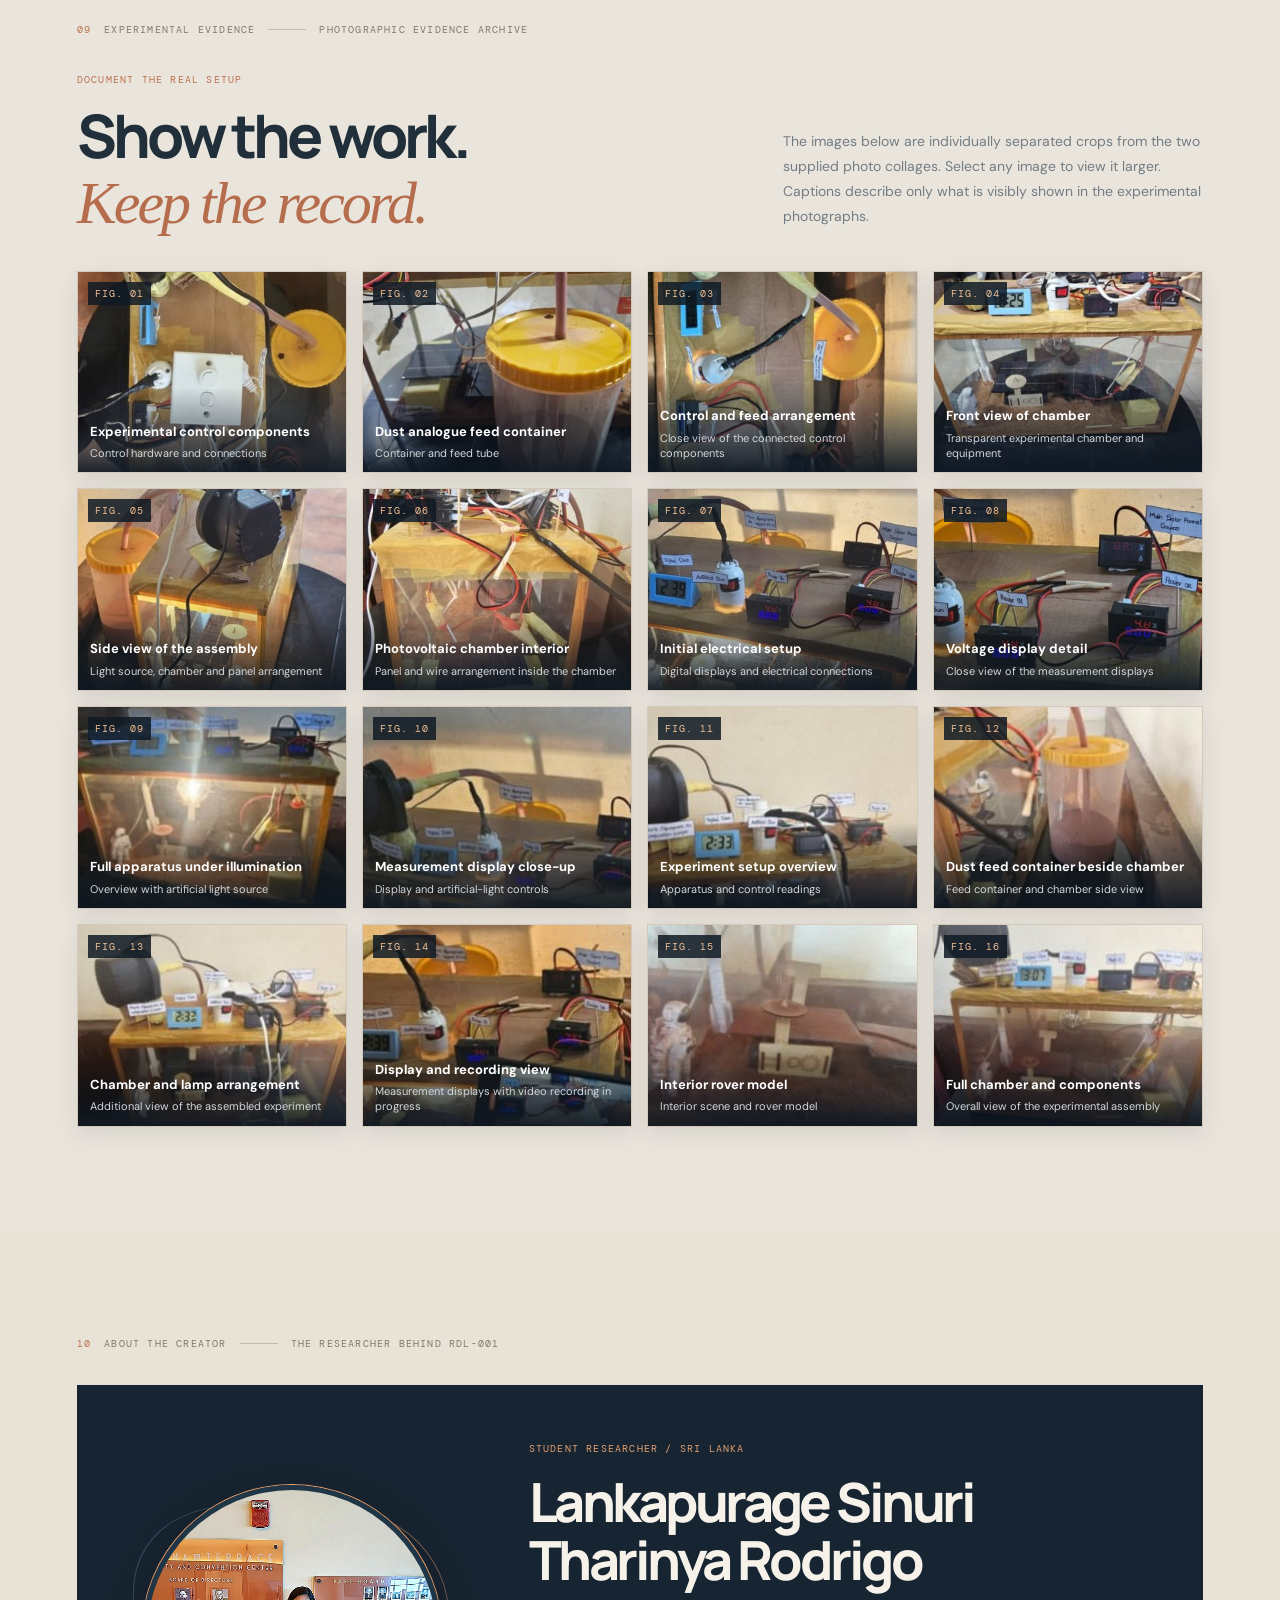
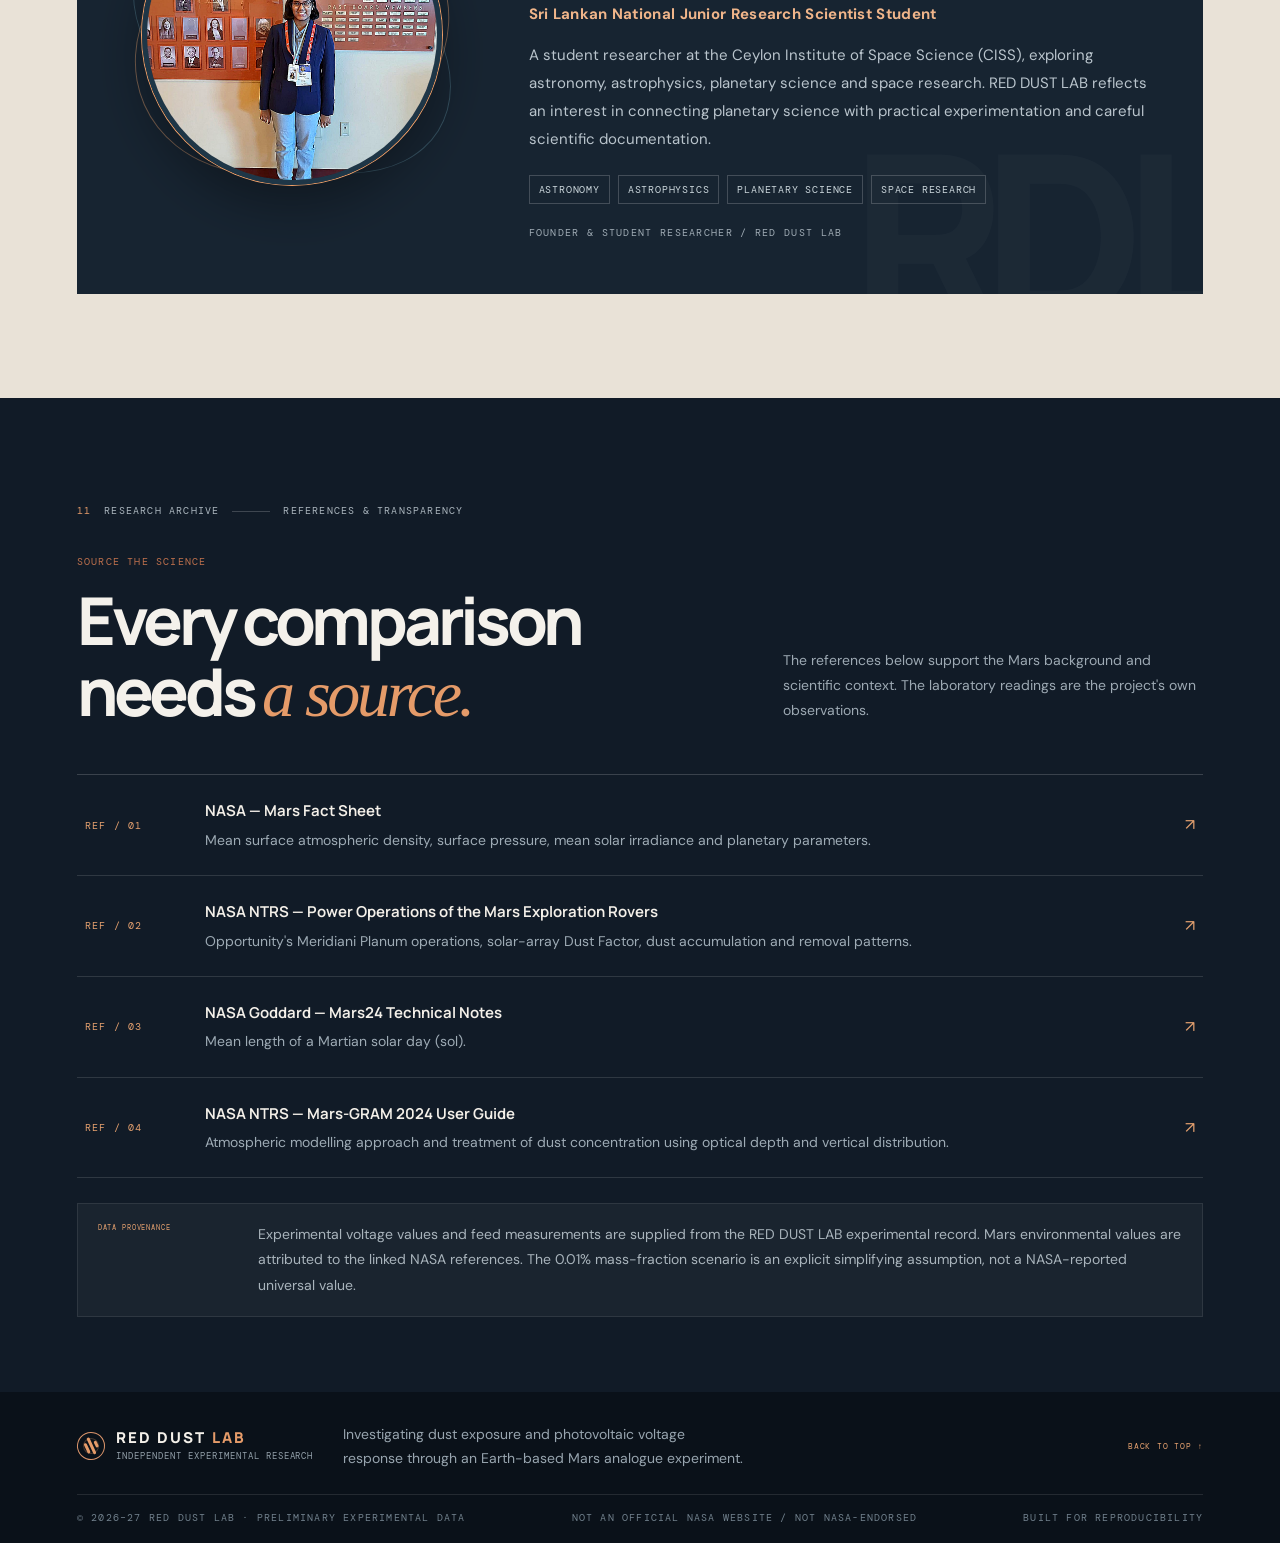
==== commit 5bcfdef7: "Update index.html" ====
--- a/index.html
+++ b/index.html
@@ -6,7 +6,7 @@
   <meta name="theme-color" content="#101720">
   <meta name="description" content="RED DUST LAB — an Earth-based experimental investigation into Martian dust analogue exposure and photovoltaic voltage output.">
   <title>RED DUST LAB | Mars Solar Research</title>
-  <link rel="preconnect" href="https://fonts.googleapis.com">
+  <meta name="google-site-verification" content="KVHEzJbYRu8DwzZSwlZHMEyz3IBNmujddyaHWUWX71M" />  <link rel="preconnect" href="https://fonts.googleapis.com">
   <link rel="preconnect" href="https://fonts.gstatic.com" crossorigin>
   <link href="https://fonts.googleapis.com/css2?family=DM+Mono:wght@400;500&family=DM+Sans:wght@400;500;600;700&family=Manrope:wght@400;500;600;700;800&display=swap" rel="stylesheet">
   <link rel="stylesheet" href="styles.css">
